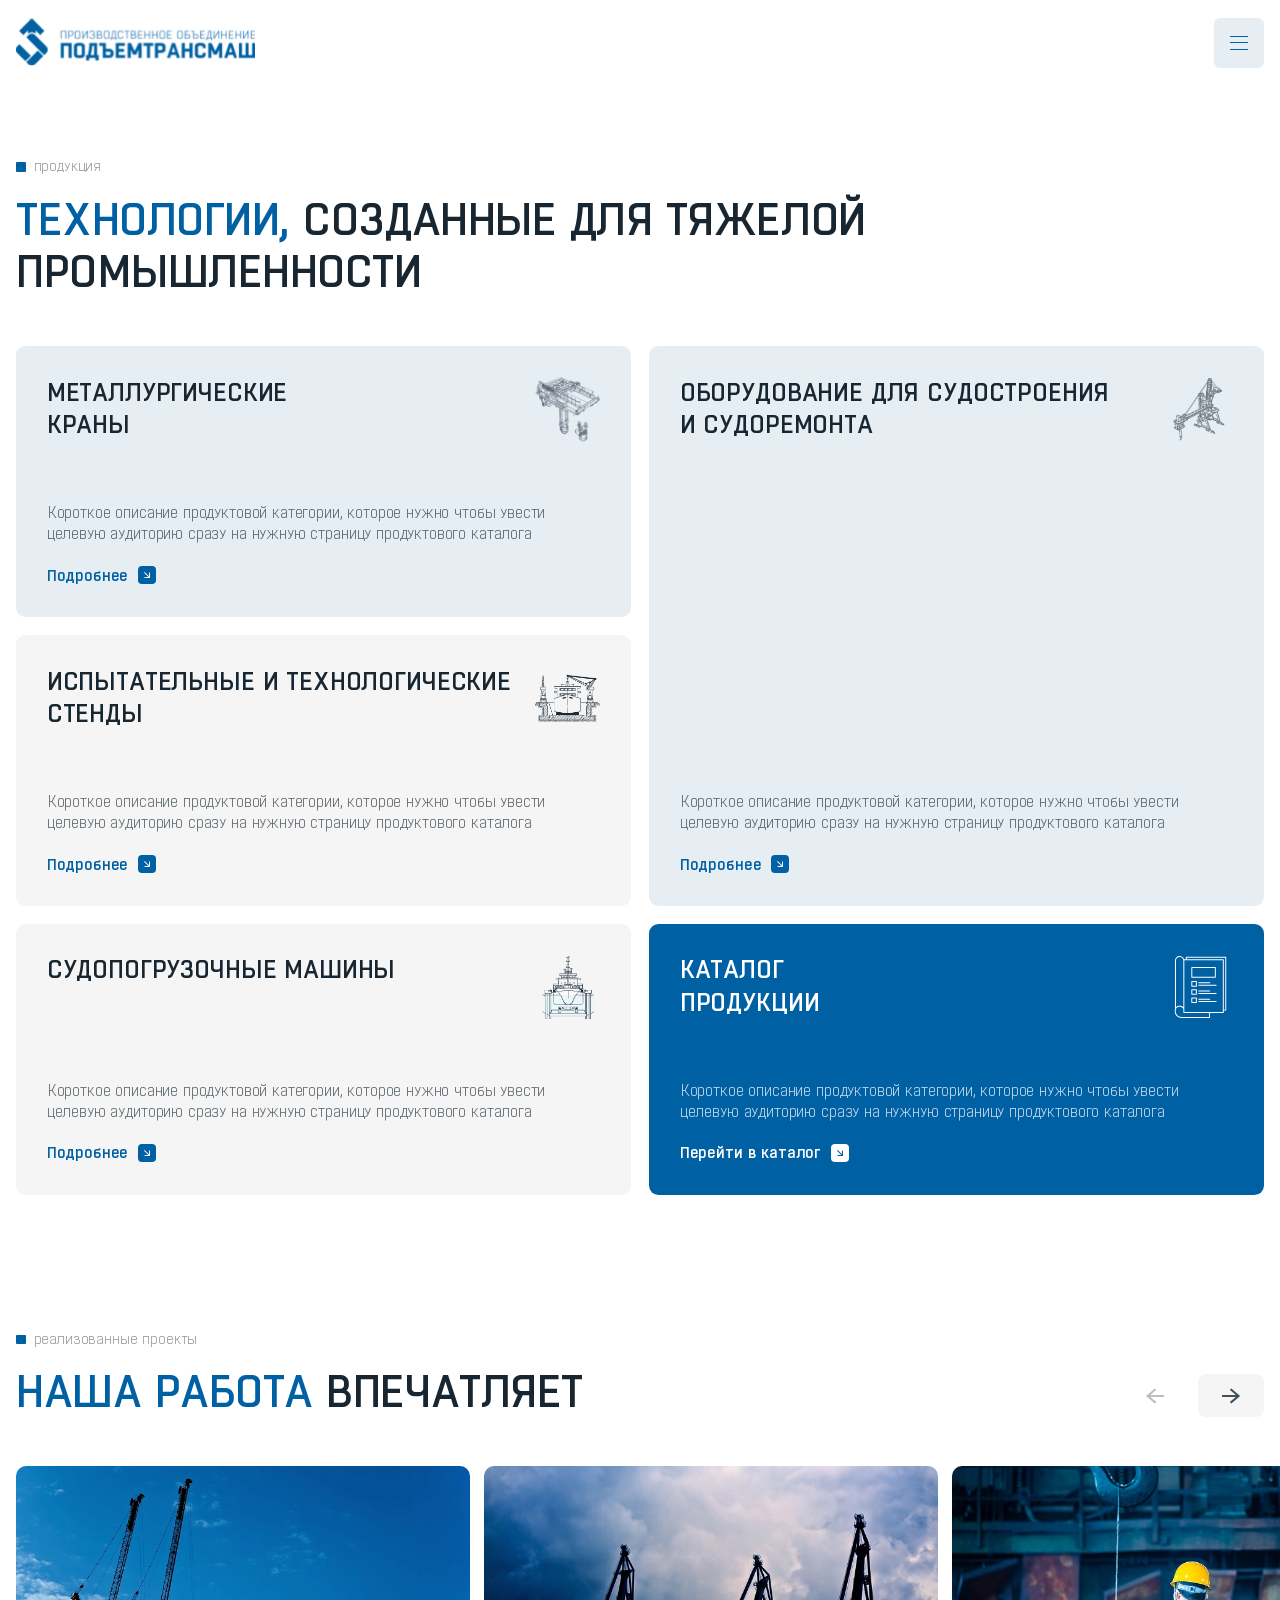
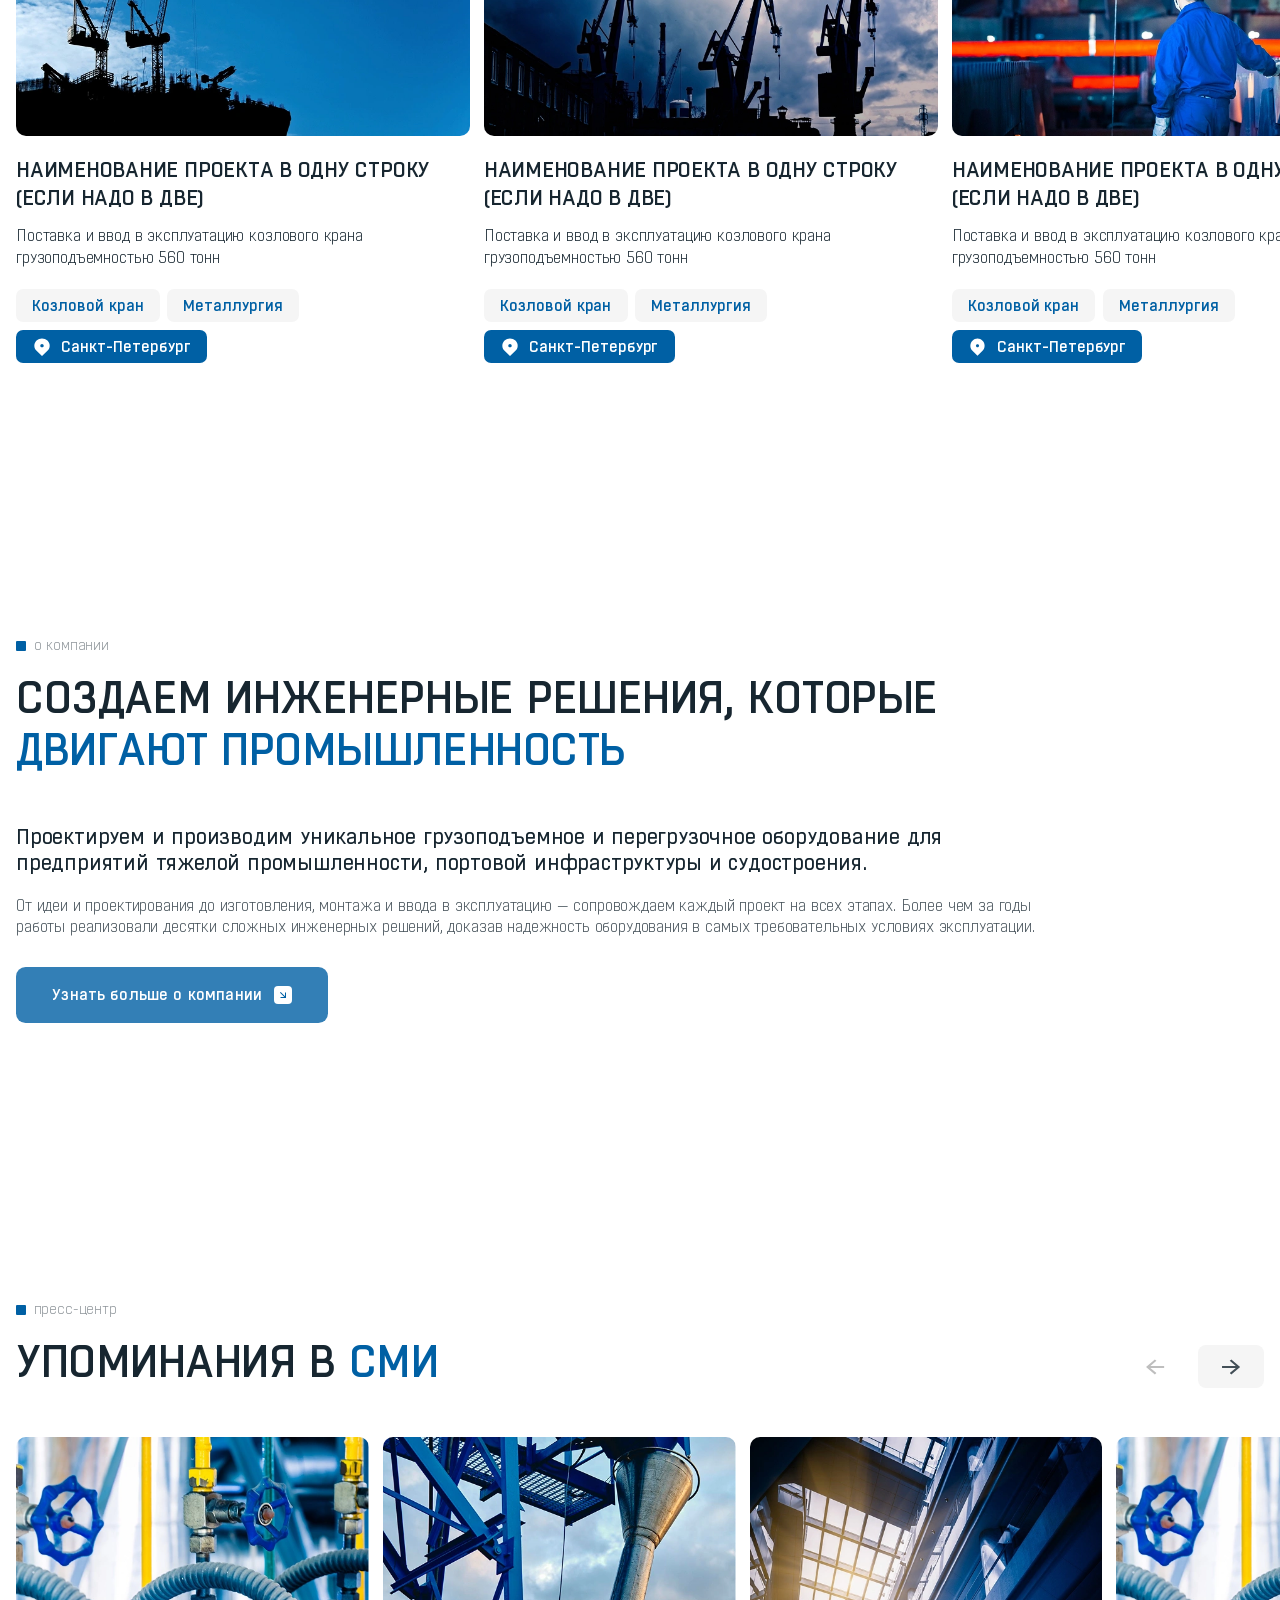
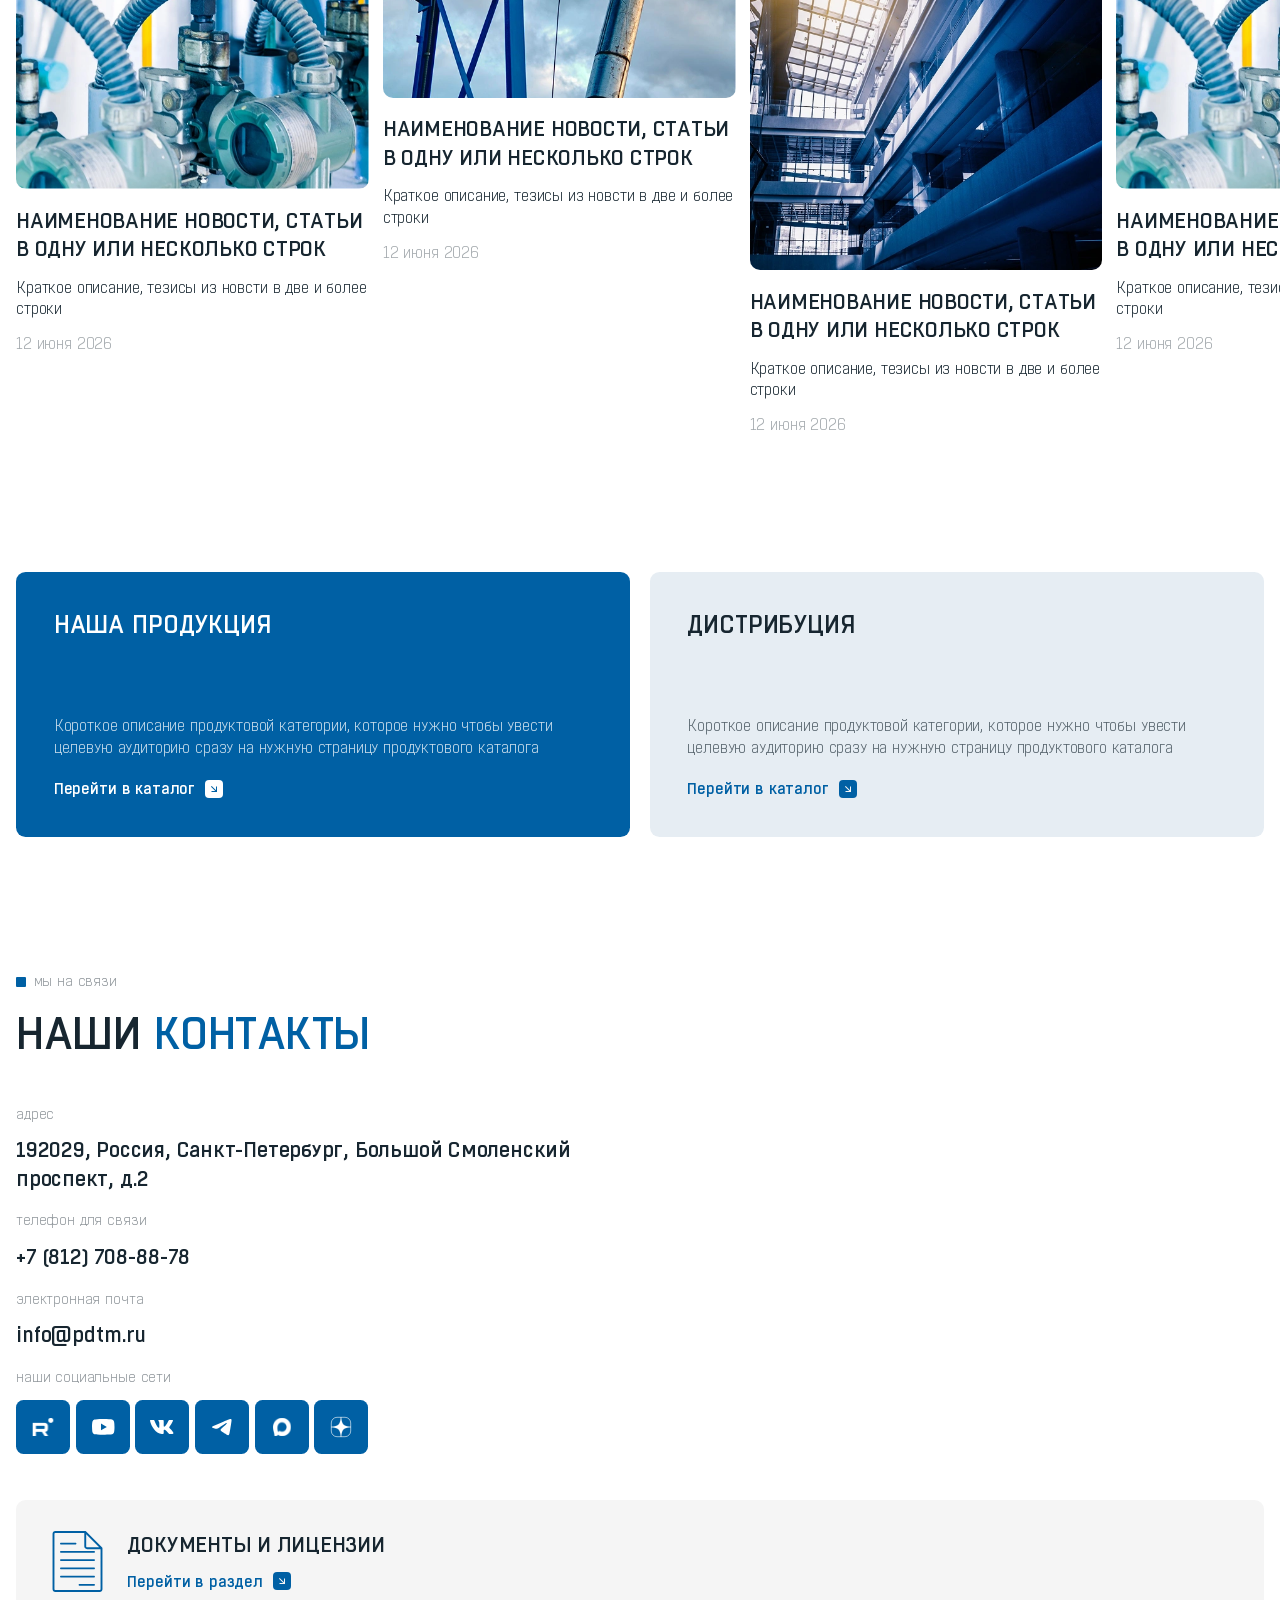
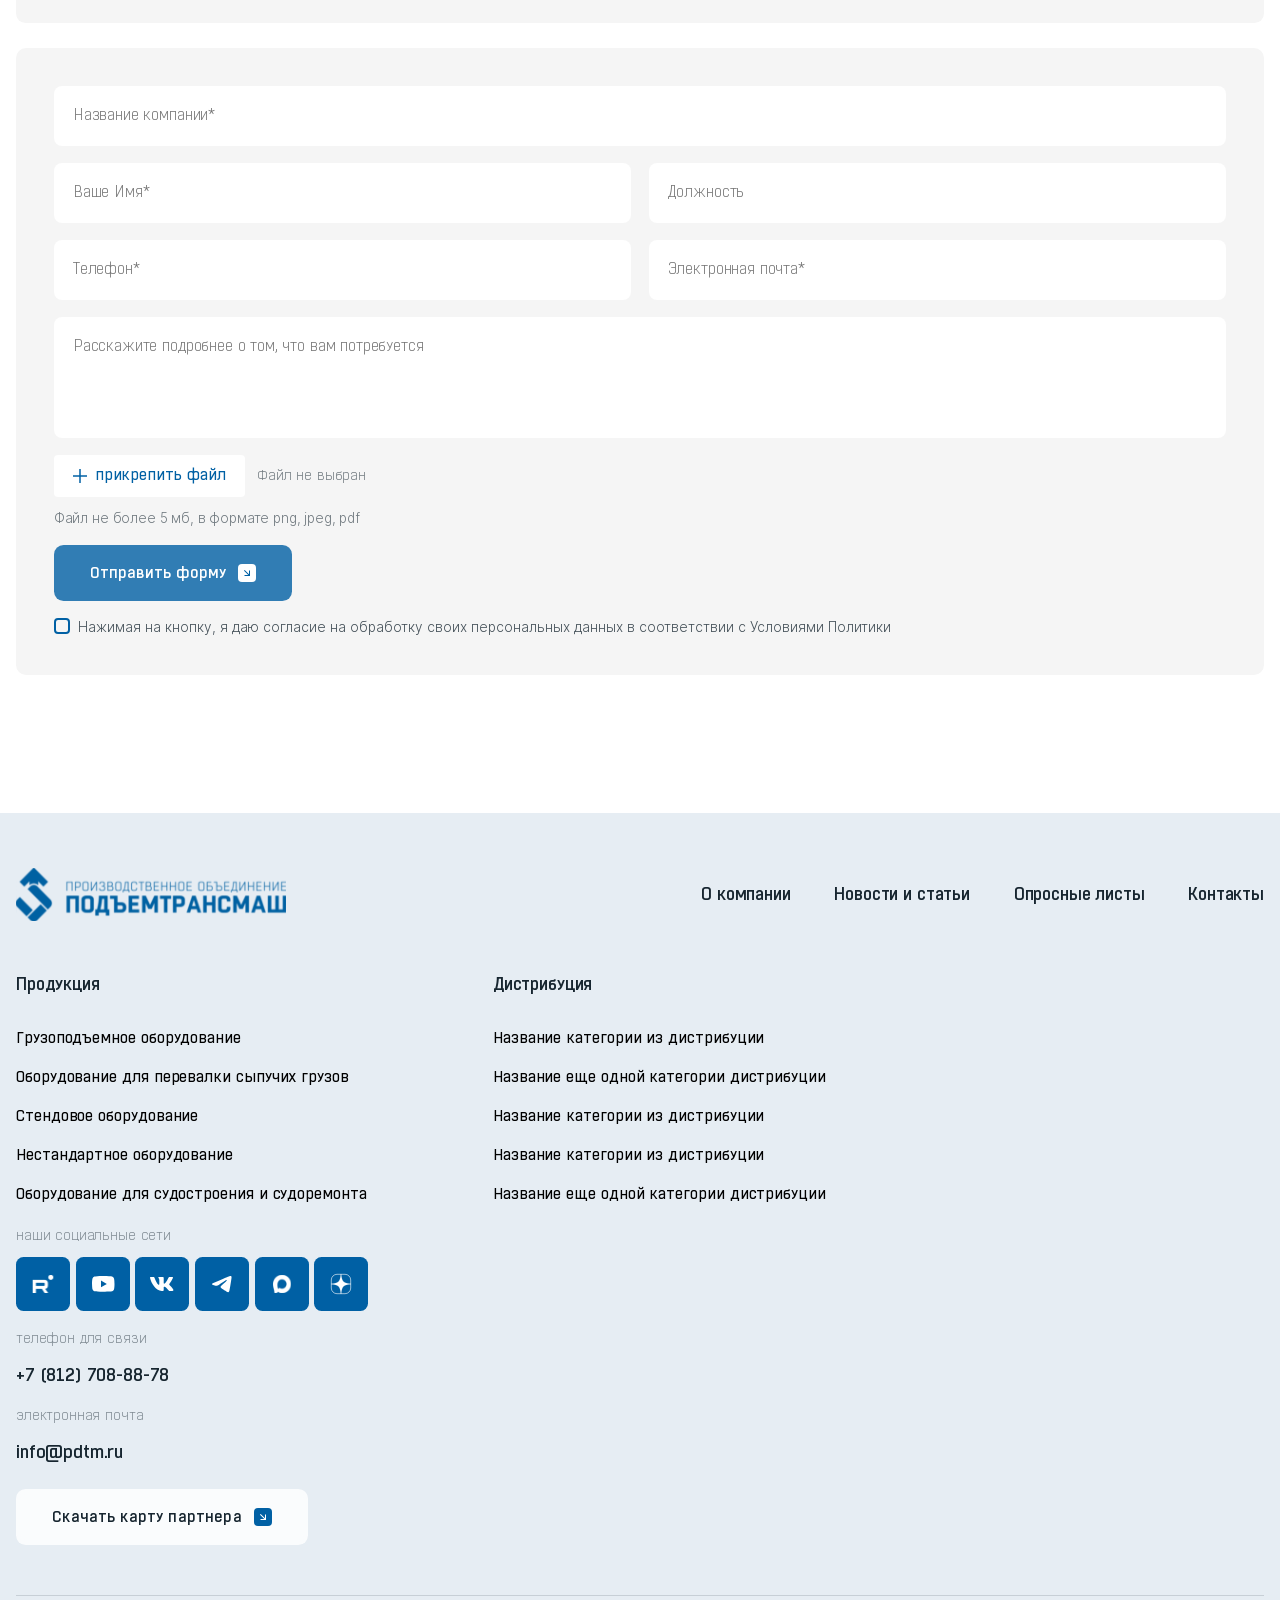
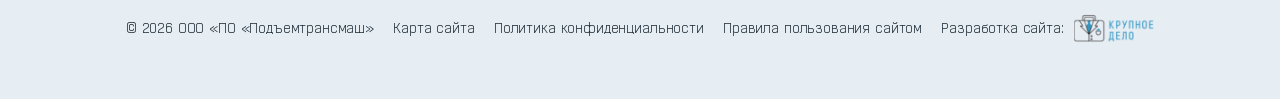
==== index.html @ 0cb24c18 "feat: add main page layout" ====
<!DOCTYPE html>
<html lang="ru">
    <head>
        <meta charset="UTF-8" />
        <meta name="viewport" content="width=device-width, initial-scale=1.0" />
        <title>Главная</title>
        <link rel="stylesheet" href="./css/fonts.css" />
        <link rel="stylesheet" href="./css/reset.css" />
        <link rel="stylesheet" href="./css/variables.css" />
        <link rel="stylesheet" href="./css/choices.min.css" />
        <link rel="stylesheet" href="./css/swiper-bundle.css" />
        <link rel="stylesheet" href="./css/template_styles.css" />
        <link rel="stylesheet" href="./css/styles.css" />
    </head>
    <body>
        <header class="header">
            <div class="container">
                <div class="header-main">
                    <a href="index.html" class="header-logo">
                        <img src="./images/logo.svg" alt="Логотип" width="246" height="48" />
                    </a>
                    <nav class="header-nav">
                        <ul>
                            <li>
                                <a href="products.html">Продукция</a>
                                <ul>
                                    <li><a href="category-product.html">Мостовые специальные краны</a></li>
                                    <li><a href="category-product.html">Козловые специальные краны</a></li>
                                    <li><a href="category-product.html">Судопогрузочные машины</a></li>
                                    <li><a href="category-product.html">Портальные краны</a></li>
                                    <li><a href="category-product.html">Вагоноопрокидыватели</a></li>
                                    <li><a href="category-product.html">Нестандартное оборудование</a></li>
                                    <li><a href="category-product.html">Реклаймеры</a></li>
                                    <li><a href="category-product.html">Модернизация и реконструкция ПТО</a></li>
                                </ul>
                            </li>
                            <li>
                                <a href="distribution.html">Дистрибуция</a>
                                <ul>
                                    <li><a href="category-distribution.html">Мостовые специальные краны</a></li>
                                    <li><a href="category-distribution.html">Козловые специальные краны</a></li>
                                    <li><a href="category-distribution.html">Оборудование для судостроения и судоремонта</a></li>
                                    <li><a href="category-distribution.html">Портальные краны</a></li>
                                </ul>
                            </li>
                            <li><a href="about.html">О компании</a></li>
                            <li><a href="news.html">Новости и статьи</a></li>
                            <li><a href="questionnaires.html">Опросные листы</a></li>
                            <li><a href="contacts.html">Контакты</a></li>
                        </ul>
                    </nav>
                    <div class="header-additional">
                        <div class="header-contacts">
                            <button type="button" class="header-contacts__open-btn" aria-label="Открыть контакты">Связаться с нами</button>
                            <ul class="header-contacts__list">
                                <li><a href="tel:+7 (812) 708-08-78">+7 (812) 708-08-78</a></li>
                                <li><a href="mailto:info@pdtm.ru">info@pdtm.ru</a></li>
                            </ul>
                        </div>
                        <div class="header-lang custom-select">
                            <select data-select>
                                <option value="ru" data-url="#!" selected>RU</option>
                                <option value="en" data-url="#!">EN</option>
                                <option value="de" data-url="#!">DE</option>
                            </select>
                        </div>
                    </div>
                    <button type="button" class="header-burger">
                        <span></span>
                        <span></span>
                        <span></span>
                    </button>
                </div>
                <div class="header-mobile" hidden aria-label="Мобильное меню">
                    <div class="header-mobile__wrapper">
                        <nav class="header-mobile__menu hidden-scroll">
                            <ul>
                                <li>
                                    <a href="products.html">Продукция</a>
                                    <button type="button" class="header-mobile__open-btn" aria-label="Открыть подменю каталога">
                                        <span class="visually-hidden">Открыть подменю</span>
                                    </button>
                                    <ul>
                                        <li><a href="category-product.html">Мостовые специальные краны</a></li>
                                        <li><a href="category-product.html">Козловые специальные краны</a></li>
                                        <li><a href="category-product.html">Судопогрузочные машины</a></li>
                                        <li><a href="category-product.html">Портальные краны</a></li>
                                        <li><a href="category-product.html">Вагоноопрокидыватели</a></li>
                                        <li><a href="category-product.html">Нестандартное оборудование</a></li>
                                        <li><a href="category-product.html">Реклаймеры</a></li>
                                        <li><a href="category-product.html">Модернизация и реконструкция ПТО</a></li>
                                        <li><a href="products.html">Вся продукция</a></li>
                                    </ul>
                                </li>
                                <li>
                                    <a href="distribution.html">Дистрибуция</a>
                                    <button type="button" class="header-mobile__open-btn" aria-label="Открыть подменю каталога">
                                        <span class="visually-hidden">Открыть подменю</span>
                                    </button>
                                    <ul>
                                        <li><a href="category-distribution.html">Мостовые специальные краны</a></li>
                                        <li><a href="category-distribution.html">Козловые специальные краны</a></li>
                                        <li><a href="category-distribution.html">Оборудование для судостроения и судоремонта</a></li>
                                        <li><a href="category-distribution.html">Портальные краны</a></li>
                                    </ul>
                                </li>
                                <li><a href="about.html">О компании</a></li>
                                <li><a href="news.html">Новости и статьи</a></li>
                                <li><a href="questionnaires.html">Опросные листы</a></li>
                                <li><a href="contacts.html">Контакты</a></li>
                            </ul>
                        </nav>
                        <div class="header-mobile__bottom">
                            <a href="" download class="base-button blue-button header-mobile__download"><span>Скачать карту партнера</span><i></i></a>
                            <div class="header-lang mobile-lang custom-select">
                                <select data-select>
                                    <option value="ru" data-url="#!" selected>RU</option>
                                    <option value="en" data-url="#!">EN</option>
                                    <option value="de" data-url="#!">DE</option>
                                </select>
                            </div>
                        </div>
                    </div>
                </div>
            </div>
        </header>
        <main class="main">
            <!-- Баннер -->

            <!-- Технологии, созданные для тяжелой промышленности -->
            <section class="section">
                <div class="container">
                    <div class="title-container title-grid">
                        <p class="subtitle">продукция</p>
                        <h2 class="title-2"><strong>Технологии,</strong> созданные для тяжелой промышленности</h2>
                    </div>
                    <div class="blocks blocks-col-3">
                        <div class="block block-bg-1 block-mobile-order-1">
                            <div class="block-header">
                                <h3 class="block-header__title title-3">Металлургические<br />краны</h3>
                                <div class="block-header__icon">
                                    <!-- выводить, если есть темная иконка  -->
                                    <div class="block-header__icon-black">
                                        <img src="./images/block-icon-1-black.svg" alt="Иконка" width="68" height="68" loading="lazy" />
                                    </div>
                                    <!-- выводить, если есть светлая иконка  -->
                                    <div class="block-header__icon-white">
                                        <img src="./images/block-icon-1-white.svg" alt="Иконка" width="68" height="68" loading="lazy" />
                                    </div>
                                </div>
                            </div>
                            <div class="block-body">
                                <div class="block-body__text">
                                    <p>Короткое описание продуктовой категории, которое нужно чтобы увести целевую аудиторию сразу на нужную страницу продуктового каталога</p>
                                </div>
                                <a href="" class="link block-body__link"><span>Подробнее</span><i></i></a>
                            </div>
                        </div>
                        <div class="block block-bg-1 block-span-2 block-mobile-order-3">
                            <div class="block-header">
                                <h3 class="block-header__title title-3">Оборудование для&nbsp;судостроения и&nbsp;судоремонта</h3>
                                <div class="block-header__icon">
                                    <!-- выводить, если есть темная иконка  -->
                                    <div class="block-header__icon-black">
                                        <img src="./images/block-icon-2-black.svg" alt="Иконка" width="68" height="68" loading="lazy" />
                                    </div>
                                    <!-- выводить, если есть светлая иконка  -->
                                    <div class="block-header__icon-white">
                                        <img src="./images/block-icon-2-white.svg" alt="Иконка" width="68" height="68" loading="lazy" />
                                    </div>
                                </div>
                            </div>
                            <div class="block-body">
                                <div class="block-body__text">
                                    <p>Короткое описание продуктовой категории, которое нужно чтобы увести целевую аудиторию сразу на нужную страницу продуктового каталога</p>
                                </div>
                                <a href="" class="link block-body__link"><span>Подробнее</span><i></i></a>
                            </div>
                        </div>
                        <div class="block block-bg-2 block-mobile-order-4">
                            <div class="block-header">
                                <h3 class="block-header__title title-3">Испытательные и технологические стенды</h3>
                                <div class="block-header__icon">
                                    <!-- выводить, если есть темная иконка  -->
                                    <div class="block-header__icon-black">
                                        <img src="./images/block-icon-3-black.svg" alt="Иконка" width="68" height="68" loading="lazy" />
                                    </div>
                                    <!-- выводить, если есть светлая иконка  -->
                                    <div class="block-header__icon-white">
                                        <img src="./images/block-icon-3-white.svg" alt="Иконка" width="68" height="68" loading="lazy" />
                                    </div>
                                </div>
                            </div>
                            <div class="block-body">
                                <div class="block-body__text">
                                    <p>Короткое описание продуктовой категории, которое нужно чтобы увести целевую аудиторию сразу на нужную страницу продуктового каталога</p>
                                </div>
                                <a href="" class="link block-body__link"><span>Подробнее</span><i></i></a>
                            </div>
                        </div>
                        <div class="block block-bg-2 block-mobile-order-2">
                            <div class="block-header">
                                <h3 class="block-header__title title-3">Судопогрузочные машины</h3>
                                <div class="block-header__icon">
                                    <!-- выводить, если есть темная иконка  -->
                                    <div class="block-header__icon-black">
                                        <img src="./images/block-icon-4-black.svg" alt="Иконка" width="68" height="68" loading="lazy" />
                                    </div>
                                    <!-- выводить, если есть светлая иконка  -->
                                    <div class="block-header__icon-white">
                                        <img src="./images/block-icon-4-white.svg" alt="Иконка" width="68" height="68" loading="lazy" />
                                    </div>
                                </div>
                            </div>
                            <div class="block-body">
                                <div class="block-body__text">
                                    <p>Короткое описание продуктовой категории, которое нужно чтобы увести целевую аудиторию сразу на нужную страницу продуктового каталога</p>
                                </div>
                                <a href="" class="link block-body__link"><span>Подробнее</span><i></i></a>
                            </div>
                        </div>
                        <div class="block block-bg-3 block-mobile-order-5">
                            <div class="block-header">
                                <h3 class="block-header__title title-3">Каталог<br />продукции</h3>
                                <div class="block-header__icon">
                                    <!-- выводить, если есть светлая иконка  -->
                                    <div class="block-header__icon-white">
                                        <img src="./images/block-icon-5-white.svg" alt="Иконка" width="68" height="68" loading="lazy" />
                                    </div>
                                </div>
                            </div>
                            <div class="block-body">
                                <div class="block-body__text">
                                    <p>Короткое описание продуктовой категории, которое нужно чтобы увести целевую аудиторию сразу на нужную страницу продуктового каталога</p>
                                </div>
                                <a href="" class="link block-body__link"><span>Перейти в каталог</span><i></i></a>
                            </div>
                        </div>
                    </div>
                </div>
            </section>

            <!-- Наша работа впечатляет -->
            <section class="section">
                <div class="container">
                    <div class="title-container title-column">
                        <p class="subtitle">реализованные проекты</p>
                        <div class="title-row">
                            <h2 class="title-2"><strong>Наша работа</strong> впечатляет</h2>
                            <div class="slider-buttons">
                                <button class="slider-button slider-button--prev" aria-label="Предыдущий слайд"></button>
                                <button class="slider-button slider-button--next" aria-label="Следующий слайд"></button>
                            </div>
                        </div>
                    </div>
                    <div class="swiper slider slider-3 slider-visible">
                        <div class="swiper-wrapper">
                            <div class="swiper-slide">
                                <a href="product-item.html" class="product-slide">
                                    <div class="product-slide__image">
                                        <!-- основное изображение  -->
                                        <div class="product-slide__image-front">
                                            <img src="./images/product-slide-1.webp" alt="Наименование проекта в одну строку (если надо в две)" width="507" height="292" loading="lazy" />
                                        </div>
                                        <!-- изображение при наведении  -->
                                        <div class="product-slide__image-back">
                                            <img src="./images/product-slide-2.webp" alt="Наименование проекта в одну строку (если надо в две)" width="507" height="292" loading="lazy" />
                                        </div>
                                        <p class="product-slide__plask"><span>Узнать подробнее</span><i></i></p>
                                    </div>
                                    <div class="product-slide__info">
                                        <h3 class="title-4 product-slide__info-title">Наименование проекта в одну строку (если надо в две)</h3>
                                        <p>Поставка и ввод в эксплуатацию козлового крана грузоподъемностью 560 тонн</p>
                                    </div>
                                    <ul class="product-slide__info-tags">
                                        <li><p>Козловой кран</p></li>
                                        <li><p>Металлургия</p></li>
                                        <li><address>Санкт-Петербург</address></li>
                                    </ul>
                                </a>
                            </div>
                            <div class="swiper-slide">
                                <a href="product-item.html" class="product-slide">
                                    <div class="product-slide__image">
                                        <!-- основное изображение  -->
                                        <div class="product-slide__image-front">
                                            <img src="./images/product-slide-2.webp" alt="Наименование проекта в одну строку (если надо в две)" width="507" height="292" loading="lazy" />
                                        </div>
                                        <!-- изображение при наведении  -->
                                        <div class="product-slide__image-back">
                                            <img src="./images/product-slide-3.webp" alt="Наименование проекта в одну строку (если надо в две)" width="507" height="292" loading="lazy" />
                                        </div>
                                        <p class="product-slide__plask"><span>Узнать подробнее</span><i></i></p>
                                    </div>
                                    <div class="product-slide__info">
                                        <h3 class="title-4 product-slide__info-title">Наименование проекта в одну строку (если надо в две)</h3>
                                        <p>Поставка и ввод в эксплуатацию козлового крана грузоподъемностью 560 тонн</p>
                                    </div>
                                    <ul class="product-slide__info-tags">
                                        <li><p>Козловой кран</p></li>
                                        <li><p>Металлургия</p></li>
                                        <li><address>Санкт-Петербург</address></li>
                                    </ul>
                                </a>
                            </div>
                            <div class="swiper-slide">
                                <a href="product-item.html" class="product-slide">
                                    <div class="product-slide__image">
                                        <!-- основное изображение  -->
                                        <div class="product-slide__image-front">
                                            <img src="./images/product-slide-3.webp" alt="Наименование проекта в одну строку (если надо в две)" width="507" height="292" loading="lazy" />
                                        </div>
                                        <!-- изображение при наведении  -->
                                        <div class="product-slide__image-back">
                                            <img src="./images/product-slide-4.webp" alt="Наименование проекта в одну строку (если надо в две)" width="507" height="292" loading="lazy" />
                                        </div>
                                        <p class="product-slide__plask"><span>Узнать подробнее</span><i></i></p>
                                    </div>
                                    <div class="product-slide__info">
                                        <h3 class="title-4 product-slide__info-title">Наименование проекта в одну строку (если надо в две)</h3>
                                        <p>Поставка и ввод в эксплуатацию козлового крана грузоподъемностью 560 тонн</p>
                                    </div>
                                    <ul class="product-slide__info-tags">
                                        <li><p>Козловой кран</p></li>
                                        <li><p>Металлургия</p></li>
                                        <li><address>Санкт-Петербург</address></li>
                                    </ul>
                                </a>
                            </div>
                            <div class="swiper-slide">
                                <a href="product-item.html" class="product-slide">
                                    <div class="product-slide__image">
                                        <!-- основное изображение  -->
                                        <div class="product-slide__image-front">
                                            <img src="./images/product-slide-4.webp" alt="Наименование проекта в одну строку (если надо в две)" width="507" height="292" loading="lazy" />
                                        </div>
                                        <!-- изображение при наведении  -->
                                        <div class="product-slide__image-back">
                                            <img src="./images/product-slide-5.webp" alt="Наименование проекта в одну строку (если надо в две)" width="507" height="292" loading="lazy" />
                                        </div>
                                        <p class="product-slide__plask"><span>Узнать подробнее</span><i></i></p>
                                    </div>
                                    <div class="product-slide__info">
                                        <h3 class="title-4 product-slide__info-title">Наименование проекта в одну строку (если надо в две)</h3>
                                        <p>Поставка и ввод в эксплуатацию козлового крана грузоподъемностью 560 тонн</p>
                                    </div>
                                    <ul class="product-slide__info-tags">
                                        <li><p>Козловой кран</p></li>
                                        <li><p>Металлургия</p></li>
                                        <li><address>Санкт-Петербург</address></li>
                                    </ul>
                                </a>
                            </div>
                            <div class="swiper-slide">
                                <a href="product-item.html" class="product-slide">
                                    <div class="product-slide__image">
                                        <!-- основное изображение  -->
                                        <div class="product-slide__image-front">
                                            <img src="./images/product-slide-5.webp" alt="Наименование проекта в одну строку (если надо в две)" width="507" height="292" loading="lazy" />
                                        </div>
                                        <!-- изображение при наведении  -->
                                        <div class="product-slide__image-back">
                                            <img src="./images/product-slide-1.webp" alt="Наименование проекта в одну строку (если надо в две)" width="507" height="292" loading="lazy" />
                                        </div>
                                        <p class="product-slide__plask"><span>Узнать подробнее</span><i></i></p>
                                    </div>
                                    <div class="product-slide__info">
                                        <h3 class="title-4 product-slide__info-title">Наименование проекта в одну строку (если надо в две)</h3>
                                        <p>Поставка и ввод в эксплуатацию козлового крана грузоподъемностью 560 тонн</p>
                                    </div>
                                    <ul class="product-slide__info-tags">
                                        <li><p>Козловой кран</p></li>
                                        <li><p>Металлургия</p></li>
                                        <li><address>Санкт-Петербург</address></li>
                                    </ul>
                                </a>
                            </div>
                        </div>
                    </div>
                </div>
            </section>

            <!-- Создаем инженерные решения, которые двигают промышленность -->
            <section class="section section-background" data-lazy-desktop="./images/section-background-1-desktop.webp" data-lazy-mobile="./images/section-background-1-mobile.webp">
                <div class="container">
                    <div class="content-small">
                        <div class="title-container title-column">
                            <p class="subtitle">о компании</p>
                            <h2 class="title-2">Создаем инженерные решения, которые <strong>двигают промышленность</strong></h2>
                        </div>
                        <div class="content-text">
                            <strong>
                                <p>Проектируем и производим уникальное грузоподъемное и перегрузочное оборудование для предприятий тяжелой промышленности, портовой инфраструктуры и судостроения.</p>
                            </strong>
                            <p>От идеи и проектирования до изготовления, монтажа и ввода в эксплуатацию — сопровождаем каждый проект на всех этапах. Более чем за годы работы реализовали десятки сложных инженерных решений, доказав надежность оборудования в самых требовательных условиях эксплуатации.</p>
                            <a href="about.html" class="base-button blue-button content-text__link"><span>Узнать больше о компании</span><i></i></a>
                        </div>
                    </div>
                </div>
            </section>

            <!-- Нас выбирают лидеры отрасли -->
            <section class="section">
                <div class="container">
                    <div class="title-container title-column">
                        <p class="subtitle">пресс-центр</p>
                        <div class="title-row">
                            <h2 class="title-2">Упоминания в <strong>СМИ</strong></h2>
                            <div class="slider-buttons">
                                <button class="slider-button slider-button--prev" aria-label="Предыдущий слайд"></button>
                                <button class="slider-button slider-button--next" aria-label="Следующий слайд"></button>
                            </div>
                        </div>
                    </div>
                    <div class="swiper slider slider-4 slider-visible news-slider">
                        <div class="swiper-wrapper">
                            <div class="swiper-slide">
                                <div class="news-slide">
                                    <div class="news-slide__image">
                                        <img src="./images/news-slide-1.webp" alt="Наименование новости, статьи в одну или несколько строк" width="375" height="375" />
                                    </div>
                                    <div class="news-slide__content">
                                        <div class="news-slide__content-body">
                                            <a href="news-item.html" class="news-slide__content-title"><h3 class="title-4">Наименование новости, статьи в одну или несколько строк</h3></a>
                                            <p>Краткое описание, тезисы из новсти в две и более строки</p>
                                        </div>
                                        <time datetime="2022-06-12" class="news-slide__content-date">12 июня 2026</time>
                                    </div>
                                </div>
                            </div>
                            <div class="swiper-slide">
                                <div class="news-slide">
                                    <div class="news-slide__image">
                                        <img src="./images/news-slide-2.webp" alt="Наименование новости, статьи в одну или несколько строк" width="375" height="280" />
                                    </div>
                                    <div class="news-slide__content">
                                        <div class="news-slide__content-body">
                                            <a href="news-item.html" class="news-slide__content-title"><h3 class="title-4">Наименование новости, статьи в одну или несколько строк</h3></a>
                                            <p>Краткое описание, тезисы из новсти в две и более строки</p>
                                        </div>
                                        <time datetime="2022-06-12" class="news-slide__content-date">12 июня 2026</time>
                                    </div>
                                </div>
                            </div>
                            <div class="swiper-slide">
                                <div class="news-slide">
                                    <div class="news-slide__image">
                                        <img src="./images/news-slide-3.webp" alt="Наименование новости, статьи в одну или несколько строк" width="375" height="460" />
                                    </div>
                                    <div class="news-slide__content">
                                        <div class="news-slide__content-body">
                                            <a href="news-item.html" class="news-slide__content-title"><h3 class="title-4">Наименование новости, статьи в одну или несколько строк</h3></a>
                                            <p>Краткое описание, тезисы из новсти в две и более строки</p>
                                        </div>
                                        <time datetime="2022-06-12" class="news-slide__content-date">12 июня 2026</time>
                                    </div>
                                </div>
                            </div>
                            <div class="swiper-slide">
                                <div class="news-slide">
                                    <div class="news-slide__image">
                                        <img src="./images/news-slide-1.webp" alt="Наименование новости, статьи в одну или несколько строк" width="375" height="375" />
                                    </div>
                                    <div class="news-slide__content">
                                        <div class="news-slide__content-body">
                                            <a href="news-item.html" class="news-slide__content-title"><h3 class="title-4">Наименование новости, статьи в одну или несколько строк</h3></a>
                                            <p>Краткое описание, тезисы из новсти в две и более строки</p>
                                        </div>
                                        <time datetime="2022-06-12" class="news-slide__content-date">12 июня 2026</time>
                                    </div>
                                </div>
                            </div>
                            <div class="swiper-slide">
                                <div class="news-slide">
                                    <div class="news-slide__image">
                                        <img src="./images/news-slide-2.webp" alt="Наименование новости, статьи в одну или несколько строк" width="375" height="280" />
                                    </div>
                                    <div class="news-slide__content">
                                        <div class="news-slide__content-body">
                                            <a href="news-item.html" class="news-slide__content-title"><h3 class="title-4">Наименование новости, статьи в одну или несколько строк</h3></a>
                                            <p>Краткое описание, тезисы из новсти в две и более строки</p>
                                        </div>
                                        <time datetime="2022-06-12" class="news-slide__content-date">12 июня 2026</time>
                                    </div>
                                </div>
                            </div>
                            <div class="swiper-slide">
                                <div class="news-slide">
                                    <div class="news-slide__image">
                                        <img src="./images/news-slide-3.webp" alt="Наименование новости, статьи в одну или несколько строк" width="375" height="460" />
                                    </div>
                                    <div class="news-slide__content">
                                        <div class="news-slide__content-body">
                                            <a href="news-item.html" class="news-slide__content-title"><h3 class="title-4">Наименование новости, статьи в одну или несколько строк</h3></a>
                                            <p>Краткое описание, тезисы из новсти в две и более строки</p>
                                        </div>
                                        <time datetime="2022-06-12" class="news-slide__content-date">12 июня 2026</time>
                                    </div>
                                </div>
                            </div>
                        </div>
                    </div>
                </div>
            </section>

            <section class="section">
                <div class="container">
                    <div class="blocks blocks-col-2">
                        <div class="block block-bg-3 block-lg" data-lazy-desktop="./images/block-lg-1-desktop.webp" data-lazy-mobile="./images/block-lg-1-mobile.webp">
                            <div class="block-header">
                                <h3 class="block-header__title title-3">Наша продукция</h3>
                            </div>
                            <div class="block-body">
                                <div class="block-body__text">
                                    <p>Короткое описание продуктовой категории, которое нужно чтобы увести целевую аудиторию сразу на нужную страницу продуктового каталога</p>
                                </div>
                                <a href="products.html" class="link block-body__link"><span>Перейти в каталог</span><i></i></a>
                            </div>
                        </div>
                        <div class="block block-bg-1 block-lg" data-lazy-desktop="./images/block-lg-2-desktop.webp" data-lazy-mobile="./images/block-lg-2-mobile.webp">
                            <div class="block-header">
                                <h3 class="block-header__title title-3">Дистрибуция</h3>
                            </div>
                            <div class="block-body">
                                <div class="block-body__text">
                                    <p>Короткое описание продуктовой категории, которое нужно чтобы увести целевую аудиторию сразу на нужную страницу продуктового каталога</p>
                                </div>
                                <a href="distribution.html" class="link block-body__link"><span>Перейти в каталог</span><i></i></a>
                            </div>
                        </div>
                    </div>
                </div>
            </section>

            <section class="section">
                <div class="container">
                    <div class="grid-2">
                        <div class="contacts">
                            <div class="title-column contacts-title">
                                <p class="subtitle">мы на связи</p>
                                <h2 class="title-2">Наши <strong>контакты</strong></h2>
                            </div>
                            <ul class="contacts-info">
                                <li>
                                    <p>адрес</p>
                                    <address>192029, Россия, Санкт-Петербург, Большой Смоленский проспект, д.2</address>
                                </li>
                                <li>
                                    <p>телефон для связи</p>
                                    <a href="tel:+7 (812) 708-88-78">+7 (812) 708-88-78</a>
                                </li>
                                <li>
                                    <p>электронная почта</p>
                                    <a href="mailto:info@pdtm.ru">info@pdtm.ru</a>
                                </li>
                                <li>
                                    <p>наши социальные сети</p>
                                    <ul class="contacts-info__socials">
                                        <li>
                                            <a href="https://rutube.ru" target="_blank" rel="noopener noreferrer" aria-label="Перейти на наш канал Rutube">
                                                <img src="./images/rutube.svg" alt="Иконка Rutube" width="24" height="24" loading="lazy" />
                                            </a>
                                        </li>
                                        <li>
                                            <a href="https://youtube.com" target="_blank" rel="noopener noreferrer" aria-label="Перейти на наш канал YouTube">
                                                <img src="./images/youtube.svg" alt="Иконка YouTube" width="24" height="24" loading="lazy" />
                                            </a>
                                        </li>
                                        <li>
                                            <a href="https://vk.ru" target="_blank" rel="noopener noreferrer" aria-label="Перейти на наш канал Vk">
                                                <img src="./images/vk.svg" alt="Иконка Vk" width="24" height="24" loading="lazy" />
                                            </a>
                                        </li>
                                        <li>
                                            <a href="https://telegram.com" target="_blank" rel="noopener noreferrer" aria-label="Перейти на наш канал Telegram">
                                                <img src="./images/telegram.svg" alt="Иконка Telegram" width="24" height="24" loading="lazy" />
                                            </a>
                                        </li>
                                        <li>
                                            <a href="https://max.ru" target="_blank" rel="noopener noreferrer" aria-label="Перейти на наш канал Max">
                                                <img src="./images/max.svg" alt="Иконка Max" width="24" height="24" loading="lazy" />
                                            </a>
                                        </li>
                                        <li>
                                            <a href="https://dzen.ru" target="_blank" rel="noopener noreferrer" aria-label="Перейти на наш канал Dzen">
                                                <img src="./images/dzen.svg" alt="Иконка Dzen" width="24" height="24" loading="lazy" />
                                            </a>
                                        </li>
                                    </ul>
                                </li>
                            </ul>
                            <div class="contacts-document">
                                <div class="contacts-document__icon">
                                    <img src="./images/document.svg" alt="Иконка документа" width="64" height="64" loading="lazy" />
                                </div>
                                <div class="contacts-document__content">
                                    <h3 class="title-4 contacts-document__title">Документы и лицензии</h3>
                                    <a href="documents-credentials.html" class="link contacts-document__link"><span>Перейти в раздел</span><i></i></a>
                                </div>
                            </div>
                        </div>
                        <form class="form">
                            <div class="form-inner">
                                <label for="company" class="visually-hidden">Название компании</label>
                                <input type="text" name="company" id="company" placeholder="Название компании*" required />
                                <!-- выводить, если есть ошибка  -->
                                <!-- <span class="form-error">Текст ошибки</span> -->
                            </div>
                            <div class="form-grid">
                                <div class="form-inner">
                                    <label for="name" class="visually-hidden">Ваше Имя</label>
                                    <input type="text" name="name" id="name" placeholder="Ваше Имя*" required />
                                    <!-- выводить, если есть ошибка  -->
                                    <!-- <span class="form-error">Текст ошибки</span> -->
                                </div>
                                <div class="form-inner">
                                    <label for="job_title" class="visually-hidden">Должность</label>
                                    <input type="text" name="job_title" id="job_title" placeholder="Должность" />
                                </div>
                            </div>
                            <div class="form-grid">
                                <div class="form-inner">
                                    <label for="phone" class="visually-hidden">Телефон*</label>
                                    <input type="text" name="phone" id="phone" placeholder="Телефон*" required />
                                    <!-- выводить, если есть ошибка  -->
                                    <!-- <span class="form-error">Текст ошибки</span> -->
                                </div>
                                <div class="form-inner">
                                    <label for="email" class="visually-hidden">Электронная почта*</label>
                                    <input type="email" name="email" id="email" placeholder="Электронная почта*" required />
                                    <!-- выводить, если есть ошибка  -->
                                    <!-- <span class="form-error">Текст ошибки</span> -->
                                </div>
                            </div>
                            <div class="form-inner">
                                <label for="message" class="visually-hidden">Расскажите подробнее о том, что вам потребуется</label>
                                <textarea id="message" name="message" placeholder="Расскажите подробнее о том, что вам потребуется"></textarea>
                            </div>
                            <div class="form-file">
                                <div class="form-file__inner">
                                    <div class="form-file__btn">
                                        <input type="file" name="file" id="file" accept=".png, .jpeg, .pdf" />
                                        <button type="button">прикрепить файл</button>
                                    </div>
                                    <p class="form-file__name">Файл не выбран</p>
                                </div>
                                <p class="form-file__warning">Файл не более 5 мб, в формате png, jpeg, pdf</p>
                                <!-- выводить, если есть ошибка  -->
                                <!-- <span class="form-error">Текст ошибки</span> -->
                            </div>
                            <button type="submit" class="base-button blue-button form-button"><span>Отправить форму</span><i></i></button>
                            <div class="form-checkbox">
                                <input type="checkbox" name="checkbox" id="checkbox" required />
                                <label for="checkbox">Нажимая на кнопку, я даю согласие на обработку своих персональных данных в соответствии с&nbsp;<a href="policy.html">Условиями Политики</a></label>
                                <!-- выводить, если есть ошибка  -->
                                <!-- <span class="form-error">Текст ошибки</span> -->
                            </div>
                        </form>
                    </div>
                </div>
            </section>
        </main>
        <footer class="footer">
            <div class="container">
                <div class="footer-inner">
                    <div class="footer-top">
                        <a href="index.html" class="footer-top__logo">
                            <img src="./images/logo.svg" alt="Логотип" width="287" height="56" loading="lazy" />
                        </a>
                        <nav class="footer-top__menu">
                            <ul>
                                <li><a href="about.html">О компании</a></li>
                                <li><a href="news.html">Новости и статьи</a></li>
                                <li><a href="questionnaires.html">Опросные листы</a></li>
                                <li><a href="contacts.html">Контакты</a></li>
                            </ul>
                        </nav>
                    </div>
                    <div class="footer-center">
                        <div class="footer-center__navs">
                            <nav class="footer-center__nav">
                                <p class="footer-center__nav-title">Продукция</p>
                                <ul class="footer-center__nav-list">
                                    <li><a href="category-product.html">Грузоподъемное оборудование</a></li>
                                    <li><a href="category-product.html">Оборудование для перевалки сыпучих грузов</a></li>
                                    <li><a href="category-product.html">Стендовое оборудование</a></li>
                                    <li><a href="category-product.html">Нестандартное оборудование</a></li>
                                    <li><a href="category-product.html">Оборудование для судостроения и судоремонта</a></li>
                                </ul>
                            </nav>
                            <nav class="footer-center__nav">
                                <p class="footer-center__nav-title">Дистрибуция</p>
                                <ul class="footer-center__nav-list">
                                    <li><a href="category-distribution.html">Название категории из дистрибуции</a></li>
                                    <li><a href="category-distribution.html">Название еще одной категории дистрибуции</a></li>
                                    <li><a href="category-distribution.html">Название категории из дистрибуции</a></li>
                                    <li><a href="category-distribution.html">Название категории из дистрибуции</a></li>
                                    <li><a href="category-distribution.html">Название еще одной категории дистрибуции</a></li>
                                </ul>
                            </nav>
                        </div>

                        <ul class="footer-center__contacts">
                            <li>
                                <p class="footer-center__contacts-title">наши социальные сети</p>
                                <ul class="footer-center__socials">
                                    <li>
                                        <a href="https://rutube.ru" target="_blank" rel="noopener noreferrer" aria-label="Перейти на наш канал Rutube">
                                            <img src="./images/rutube.svg" alt="Иконка Rutube" width="24" height="24" loading="lazy" />
                                        </a>
                                    </li>
                                    <li>
                                        <a href="https://youtube.com" target="_blank" rel="noopener noreferrer" aria-label="Перейти на наш канал YouTube">
                                            <img src="./images/youtube.svg" alt="Иконка YouTube" width="24" height="24" loading="lazy" />
                                        </a>
                                    </li>
                                    <li>
                                        <a href="https://vk.ru" target="_blank" rel="noopener noreferrer" aria-label="Перейти на наш канал Vk">
                                            <img src="./images/vk.svg" alt="Иконка Vk" width="24" height="24" loading="lazy" />
                                        </a>
                                    </li>
                                    <li>
                                        <a href="https://telegram.com" target="_blank" rel="noopener noreferrer" aria-label="Перейти на наш канал Telegram">
                                            <img src="./images/telegram.svg" alt="Иконка Telegram" width="24" height="24" loading="lazy" />
                                        </a>
                                    </li>
                                    <li>
                                        <a href="https://max.ru" target="_blank" rel="noopener noreferrer" aria-label="Перейти на наш канал Max">
                                            <img src="./images/max.svg" alt="Иконка Max" width="24" height="24" loading="lazy" />
                                        </a>
                                    </li>
                                    <li>
                                        <a href="https://dzen.ru" target="_blank" rel="noopener noreferrer" aria-label="Перейти на наш канал Dzen">
                                            <img src="./images/dzen.svg" alt="Иконка Dzen" width="24" height="24" loading="lazy" />
                                        </a>
                                    </li>
                                </ul>
                            </li>
                            <li>
                                <p class="footer-center__contacts-title">телефон для связи</p>
                                <ul class="footer-center__contact">
                                    <li><a href="tel:+7 (812) 708-88-78">+7 (812) 708-88-78</a></li>
                                </ul>
                            </li>
                            <li>
                                <p class="footer-center__contacts-title">электронная почта</p>
                                <ul class="footer-center__contact">
                                    <li><a href="mailto:info@pdtm.ru">info@pdtm.ru</a></li>
                                </ul>
                            </li>
                            <li>
                                <a href="#!" download class="base-button white-button footer-center__download"><span>Скачать карту партнера</span><i></i></a>
                            </li>
                        </ul>
                    </div>
                    <div class="footer-bottom">
                        <p>© 2026 ООО «ПО «Подъемтрансмаш»</p>
                        <a href="#!" target="_blank" rel="noopener noreferrer">Карта сайта</a>
                        <a href="policy.html">Политика конфиденциальности</a>
                        <a href="terms-of-service.html">Правила пользования сайтом</a>
                        <div class="footer-bottom__developer">
                            <p>Разработка сайта:</p>
                            <a href="#!" target="_blank" rel="noopener noreferrer">
                                <img src="./images/developer-logo.svg" alt="Логотип Крупное Дело" width="83" height="30" loading="lazy" />
                            </a>
                        </div>
                    </div>
                </div>
            </div>
        </footer>
        <script src="./js/choices.min.js"></script>
        <script src="./js/swiper-bundle.min.js"></script>
        <script src="./js/index.js"></script>
    </body>
</html>
---- css/fonts.css ----
@font-face {
    font-family: 'Boxed';
    src: url('../fonts/Boxed/BoxedLight.eot');
    src: url('../fonts/Boxed/BoxedLight.eot?#iefix') format('embedded-opentype'), url('../fonts/Boxed/BoxedLight.woff2') format('woff2'), url('../fonts/Boxed/BoxedLight.woff') format('woff'), url('../fonts/Boxed/BoxedLight.ttf') format('truetype'), url('../fonts/Boxed/BoxedLight.svg#BoxedLight') format('svg');
    font-weight: 300;
    font-style: normal;
    font-display: swap;
}

@font-face {
    font-family: 'Boxed';
    src: url('../fonts/Boxed/BoxedRegular.eot');
    src: url('../fonts/Boxed/BoxedRegular.eot?#iefix') format('embedded-opentype'), url('../fonts/Boxed/BoxedRegular.woff2') format('woff2'), url('../fonts/Boxed/BoxedRegular.woff') format('woff'), url('../fonts/Boxed/BoxedRegular.ttf') format('truetype'), url('../fonts/Boxed/BoxedRegular.svg#BoxedRegular') format('svg');
    font-weight: 400;
    font-style: normal;
    font-display: swap;
}

@font-face {
    font-family: 'Boxed';
    src: url('../fonts/Boxed/BoxedMedium.eot');
    src: url('../fonts/Boxed/BoxedMedium.eot?#iefix') format('embedded-opentype'), url('../fonts/Boxed/BoxedMedium.woff2') format('woff2'), url('../fonts/Boxed/BoxedMedium.woff') format('woff'), url('../fonts/Boxed/BoxedMedium.ttf') format('truetype'), url('../fonts/Boxed/BoxedMedium.svg#BoxedMedium') format('svg');
    font-weight: 500;
    font-style: normal;
    font-display: swap;
}

@font-face {
    font-family: 'Boxed';
    src: url('../fonts/Boxed/BoxedBook.eot');
    src: url('../fonts/Boxed/BoxedBook.eot?#iefix') format('embedded-opentype'), url('../fonts/Boxed/BoxedBook.woff2') format('woff2'), url('../fonts/Boxed/BoxedBook.woff') format('woff'), url('../fonts/Boxed/BoxedBook.ttf') format('truetype'), url('../fonts/Boxed/BoxedBook.svg#BoxedBook') format('svg');
    font-weight: 450;
    font-style: normal;
    font-display: swap;
}

@font-face {
    font-family: 'Inter';
    src: url('../fonts/Inter/Inter-Light.eot');
    src: url('../fonts/Inter/Inter-Light.eot?#iefix') format('embedded-opentype'), url('../fonts/Inter/Inter-Light.woff2') format('woff2'), url('../fonts/Inter/Inter-Light.woff') format('woff'), url('../fonts/Inter/Inter-Light.ttf') format('truetype'), url('../fonts/Inter/Inter-Light.svg#Inter-Light') format('svg');
    font-weight: 300;
    font-style: normal;
    font-display: swap;
}

@font-face {
    font-family: 'Inter';
    src: url('../fonts/Inter/Inter-Regular.eot');
    src: url('../fonts/Inter/Inter-Regular.eot?#iefix') format('embedded-opentype'), url('../fonts/Inter/Inter-Regular.woff2') format('woff2'), url('../fonts/Inter/Inter-Regular.woff') format('woff'), url('../fonts/Inter/Inter-Regular.ttf') format('truetype'), url('../fonts/Inter/Inter-Regular.svg#Inter-Regular') format('svg');
    font-weight: 400;
    font-style: normal;
    font-display: swap;
}

@font-face {
    font-family: 'Involve';
    src: url('../fonts/Invole/Involve-Regular.eot');
    src: url('../fonts/Invole/Involve-Regular.eot?#iefix') format('embedded-opentype'), url('../fonts/Invole/Involve-Regular.woff2') format('woff2'), url('../fonts/Invole/Involve-Regular.woff') format('woff'), url('../fonts/Invole/Involve-Regular.ttf') format('truetype'), url('../fonts/Invole/Involve-Regular.svg#Involve-Regular') format('svg');
    font-weight: 400;
    font-style: normal;
    font-display: swap;
}

@font-face {
    font-family: 'Raleway-v4020';
    src: url('../fonts/Raleway/Raleway-v4020-Regular.eot');
    src: url('../fonts/Raleway/Raleway-v4020-Regular.eot?#iefix') format('embedded-opentype'), url('../fonts/Raleway/Raleway-v4020-Regular.woff2') format('woff2'), url('../fonts/Raleway/Raleway-v4020-Regular.woff') format('woff'), url('../fonts/Raleway/Raleway-v4020-Regular.ttf') format('truetype'), url('../fonts/Raleway/Raleway-v4020-Regular.svg#Raleway-v4020-Regular') format('svg');
    font-weight: 400;
    font-style: normal;
    font-display: swap;
}
---- css/variables.css ----
:root {
    --font-family: 'Boxed', sans-serif;
    --second-family: 'Inter', sans-serif;
    --third-family: 'Involve', sans-serif;
    --accent-font: 'Raleway', sans-serif;

    --primary: #172630;
    --accent: #0060a4;
    --background-1: #f5f5f5;
    --background-2: #e6edf3;
    --background-3: #f7f7f7;
    --background-4: #f5fafe;
    --base-white: #fff;
    --base-black: #000;
    --base-red: #f50000;
    --opacity-accent: rgba(0, 96, 164, 0.8);
    --opacity-white-80: rgba(255, 255, 255, 0.8);
    --opacity-white-70: rgba(255, 255, 255, 0.8);
    --opacity-white-20: rgba(255, 255, 255, 0.2);
    --opacity-primary-80: rgb(23, 38, 48, 0.8);
    --opacity-primary-70: rgb(23, 38, 48, 0.7);
    --opacity-primary-60: rgb(23, 38, 48, 0.6);
    --opacity-primary-50: rgb(23, 38, 48, 0.5);
    --opacity-primary-40: rgb(23, 38, 48, 0.4);
    --border-color: rgba(23, 38, 48, 0.15);
}
---- css/choices.min.css ----
.choices{position:relative;overflow:hidden;margin-bottom:24px;font-size:16px}.choices:focus{outline:0}.choices:last-child{margin-bottom:0}.choices.is-open{overflow:visible}.choices.is-disabled .choices__inner,.choices.is-disabled .choices__input{background-color:#eaeaea;cursor:not-allowed;-webkit-user-select:none;user-select:none}.choices.is-disabled .choices__item{cursor:not-allowed}.choices [hidden]{display:none!important}.choices[data-type*=select-one]{cursor:pointer}.choices[data-type*=select-one] .choices__inner{padding-bottom:7.5px}.choices[data-type*=select-one] .choices__input{display:block;width:100%;padding:10px;border-bottom:1px solid #ddd;background-color:#fff;margin:0}.choices[data-type*=select-one] .choices__button{background-image:url([data-uri]);padding:0;background-size:8px;position:absolute;top:50%;right:0;margin-top:-10px;margin-right:25px;height:20px;width:20px;border-radius:10em;opacity:.25}.choices[data-type*=select-one] .choices__button:focus,.choices[data-type*=select-one] .choices__button:hover{opacity:1}.choices[data-type*=select-one] .choices__button:focus{box-shadow:0 0 0 2px #005f75}.choices[data-type*=select-one] .choices__item[data-placeholder] .choices__button{display:none}.choices[data-type*=select-one]::after{content:"";height:0;width:0;border-style:solid;border-color:#333 transparent transparent;border-width:5px;position:absolute;right:11.5px;top:50%;margin-top:-2.5px;pointer-events:none}.choices[data-type*=select-one].is-open::after{border-color:transparent transparent #333;margin-top:-7.5px}.choices[data-type*=select-one][dir=rtl]::after{left:11.5px;right:auto}.choices[data-type*=select-one][dir=rtl] .choices__button{right:auto;left:0;margin-left:25px;margin-right:0}.choices[data-type*=select-multiple] .choices__inner,.choices[data-type*=text] .choices__inner{cursor:text}.choices[data-type*=select-multiple] .choices__button,.choices[data-type*=text] .choices__button{position:relative;display:inline-block;margin:0-4px 0 8px;padding-left:16px;border-left:1px solid #003642;background-image:url([data-uri]);background-size:8px;width:8px;line-height:1;opacity:.75;border-radius:0}.choices[data-type*=select-multiple] .choices__button:focus,.choices[data-type*=select-multiple] .choices__button:hover,.choices[data-type*=text] .choices__button:focus,.choices[data-type*=text] .choices__button:hover{opacity:1}.choices__inner{display:inline-block;vertical-align:top;width:100%;background-color:#f9f9f9;padding:7.5px 7.5px 3.75px;border:1px solid #ddd;border-radius:2.5px;font-size:14px;min-height:44px;overflow:hidden}.is-focused .choices__inner,.is-open .choices__inner{border-color:#b7b7b7}.is-open .choices__inner{border-radius:2.5px 2.5px 0 0}.is-flipped.is-open .choices__inner{border-radius:0 0 2.5px 2.5px}.choices__list{margin:0;padding-left:0;list-style:none}.choices__list--single{display:inline-block;padding:4px 16px 4px 4px;width:100%}[dir=rtl] .choices__list--single{padding-right:4px;padding-left:16px}.choices__list--single .choices__item{width:100%}.choices__list--multiple{display:inline}.choices__list--multiple .choices__item{display:inline-block;vertical-align:middle;border-radius:20px;padding:4px 10px;font-size:12px;font-weight:500;margin-right:3.75px;margin-bottom:3.75px;background-color:#005f75;border:1px solid #004a5c;color:#fff;word-break:break-all;box-sizing:border-box}.choices__list--multiple .choices__item[data-deletable]{padding-right:5px}[dir=rtl] .choices__list--multiple .choices__item{margin-right:0;margin-left:3.75px}.choices__list--multiple .choices__item.is-highlighted{background-color:#004a5c;border:1px solid #003642}.is-disabled .choices__list--multiple .choices__item{background-color:#aaa;border:1px solid #919191}.choices__list--dropdown,.choices__list[aria-expanded]{display:none;z-index:1;position:absolute;width:100%;background-color:#fff;border:1px solid #ddd;top:100%;margin-top:-1px;border-bottom-left-radius:2.5px;border-bottom-right-radius:2.5px;overflow:hidden;word-break:break-all}.is-active.choices__list--dropdown,.is-active.choices__list[aria-expanded]{display:block}.is-open .choices__list--dropdown,.is-open .choices__list[aria-expanded]{border-color:#b7b7b7}.is-flipped .choices__list--dropdown,.is-flipped .choices__list[aria-expanded]{top:auto;bottom:100%;margin-top:0;margin-bottom:-1px;border-radius:.25rem .25rem 0 0}.choices__list--dropdown .choices__list,.choices__list[aria-expanded] .choices__list{position:relative;max-height:300px;overflow:auto;-webkit-overflow-scrolling:touch;will-change:scroll-position}.choices__list--dropdown .choices__item,.choices__list[aria-expanded] .choices__item{position:relative;padding:10px;font-size:14px}[dir=rtl] .choices__list--dropdown .choices__item,[dir=rtl] .choices__list[aria-expanded] .choices__item{text-align:right}@media (min-width:640px){.choices__list--dropdown .choices__item--selectable[data-select-text],.choices__list[aria-expanded] .choices__item--selectable[data-select-text]{padding-right:100px}.choices__list--dropdown .choices__item--selectable[data-select-text]::after,.choices__list[aria-expanded] .choices__item--selectable[data-select-text]::after{content:attr(data-select-text);font-size:12px;opacity:0;position:absolute;right:10px;top:50%;transform:translateY(-50%)}[dir=rtl] .choices__list--dropdown .choices__item--selectable[data-select-text],[dir=rtl] .choices__list[aria-expanded] .choices__item--selectable[data-select-text]{text-align:right;padding-left:100px;padding-right:10px}[dir=rtl] .choices__list--dropdown .choices__item--selectable[data-select-text]::after,[dir=rtl] .choices__list[aria-expanded] .choices__item--selectable[data-select-text]::after{right:auto;left:10px}}.choices__list--dropdown .choices__item--selectable.is-highlighted,.choices__list[aria-expanded] .choices__item--selectable.is-highlighted{background-color:#f2f2f2}.choices__list--dropdown .choices__item--selectable.is-highlighted::after,.choices__list[aria-expanded] .choices__item--selectable.is-highlighted::after{opacity:.5}.choices__item{cursor:default}.choices__item--selectable{cursor:pointer}.choices__item--disabled{cursor:not-allowed;-webkit-user-select:none;user-select:none;opacity:.5}.choices__heading{font-weight:600;font-size:12px;padding:10px;border-bottom:1px solid #f7f7f7;color:gray}.choices__button{text-indent:-9999px;appearance:none;border:0;background-color:transparent;background-repeat:no-repeat;background-position:center;cursor:pointer}.choices__button:focus,.choices__input:focus{outline:0}.choices__input{display:inline-block;vertical-align:baseline;background-color:#f9f9f9;font-size:14px;margin-bottom:5px;border:0;border-radius:0;max-width:100%;padding:4px 0 4px 2px}.choices__input::-webkit-search-cancel-button,.choices__input::-webkit-search-decoration,.choices__input::-webkit-search-results-button,.choices__input::-webkit-search-results-decoration{display:none}.choices__input::-ms-clear,.choices__input::-ms-reveal{display:none;width:0;height:0}[dir=rtl] .choices__input{padding-right:2px;padding-left:0}.choices__placeholder{opacity:.5}
---- css/template_styles.css ----
@media screen and (min-width: 1024px){.header-contacts__list a:hover{color:var(--accent);border-color:var(--accent);-webkit-box-shadow:0 20px 25px -5px rgba(0,96,164,.05),0 10px 10px -5px rgba(0,96,164,.02);box-shadow:0 20px 25px -5px rgba(0,96,164,.05),0 10px 10px -5px rgba(0,96,164,.02)}.header-nav>ul>li:hover>a{color:var(--accent)}.header-nav ul ul a:hover{background-color:var(--background-3)}.header-burger:hover{background:var(--accent)}.header-burger:hover span{background:var(--background-2)}.header-mobile__menu a:hover{color:var(--accent);opacity:1}.header-mobile__open-btn:hover{background-color:var(--background-2)}.header-contacts__open-btn:hover{color:var(--accent);border-color:var(--accent);-webkit-box-shadow:0 20px 25px -5px rgba(0,96,164,.05),0 10px 10px -5px rgba(0,96,164,.02);box-shadow:0 20px 25px -5px rgba(0,96,164,.05),0 10px 10px -5px rgba(0,96,164,.02)}.header-contacts__open-btn:hover::after{background-image:url("data:image/svg+xml;charset=UTF-8,%3csvg width='14' height='14' viewBox='0 0 14 14' fill='none' xmlns='http://www.w3.org/2000/svg'%3e%3cpath d='M6.99994 7.68324L9.88732 4.7959L10.7123 5.62085L6.99994 9.33319L3.28766 5.62085L4.11261 4.7959L6.99994 7.68324Z' fill='%230060A4' /%3e%3c/svg%3e")}.footer-center__nav-list a:hover{color:var(--accent)}.footer-top__menu a:hover{color:var(--accent)}.footer-center__socials a:hover{background-color:var(--opacity-accent)}.footer-center__contact a:hover{color:var(--accent)}.footer-bottom a:hover{color:var(--accent)}.footer-bottom__developer a:hover img{-webkit-animation:alarm-shake .5s ease-in-out;animation:alarm-shake .5s ease-in-out}@-webkit-keyframes alarm-shake{0%{-webkit-transform:rotate(0deg);transform:rotate(0deg)}10%{-webkit-transform:rotate(10deg);transform:rotate(10deg)}20%{-webkit-transform:rotate(-10deg);transform:rotate(-10deg)}30%{-webkit-transform:rotate(8deg);transform:rotate(8deg)}40%{-webkit-transform:rotate(-8deg);transform:rotate(-8deg)}50%{-webkit-transform:rotate(5deg);transform:rotate(5deg)}60%{-webkit-transform:rotate(-5deg);transform:rotate(-5deg)}70%{-webkit-transform:rotate(3deg);transform:rotate(3deg)}80%{-webkit-transform:rotate(-3deg);transform:rotate(-3deg)}90%{-webkit-transform:rotate(1deg);transform:rotate(1deg)}100%{-webkit-transform:rotate(0deg);transform:rotate(0deg)}}@keyframes alarm-shake{0%{-webkit-transform:rotate(0deg);transform:rotate(0deg)}10%{-webkit-transform:rotate(10deg);transform:rotate(10deg)}20%{-webkit-transform:rotate(-10deg);transform:rotate(-10deg)}30%{-webkit-transform:rotate(8deg);transform:rotate(8deg)}40%{-webkit-transform:rotate(-8deg);transform:rotate(-8deg)}50%{-webkit-transform:rotate(5deg);transform:rotate(5deg)}60%{-webkit-transform:rotate(-5deg);transform:rotate(-5deg)}70%{-webkit-transform:rotate(3deg);transform:rotate(3deg)}80%{-webkit-transform:rotate(-3deg);transform:rotate(-3deg)}90%{-webkit-transform:rotate(1deg);transform:rotate(1deg)}100%{-webkit-transform:rotate(0deg);transform:rotate(0deg)}}}.header{position:fixed;top:0;left:0;right:0;width:100%;background-color:var(--base-white);z-index:10}.header:has(.header-mobile.active){height:100svh}.header-main{display:-webkit-box;display:-ms-flexbox;display:flex;-webkit-box-align:center;-ms-flex-align:center;align-items:center;-webkit-box-pack:justify;-ms-flex-pack:justify;justify-content:space-between;padding-top:calc(16px + 2*(min(100vw,1561px) - 360px)/1201);padding-bottom:calc(16px + 2*(min(100vw,1561px) - 360px)/1201)}.header-nav ul{display:-webkit-box;display:-ms-flexbox;display:flex;-webkit-box-align:center;-ms-flex-align:center;align-items:center}.header-nav ul>li>a{padding:calc(10px + 3*(min(100vw,1561px) - 360px)/1201) calc(0px + 15*(min(100vw,1561px) - 360px)/1201);-webkit-transition:color .15s ease;transition:color .15s ease}.header-nav ul>li>a[aria-current=page]{font-weight:400}.header-nav ul>li:hover ul{-webkit-transform:scaleY(1);transform:scaleY(1);top:60px;opacity:1}.header-nav ul ul{-webkit-box-orient:vertical;-webkit-box-direction:normal;-ms-flex-direction:column;flex-direction:column;-webkit-box-align:start;-ms-flex-align:start;align-items:flex-start;position:absolute;width:340px;max-height:462px;border-radius:8px;padding:calc(4px + 4*(min(100vw,1561px) - 360px)/1201);-webkit-box-shadow:0 20px 25px -5px rgba(0,0,0,.05),0 10px 10px -5px rgba(0,0,0,.02);box-shadow:0 20px 25px -5px rgba(0,0,0,.05),0 10px 10px -5px rgba(0,0,0,.02);background:var(--base-white);-webkit-transform:scaleY(0);transform:scaleY(0);-webkit-transform-origin:0 0;transform-origin:0 0;opacity:0;top:50px;-webkit-transition:opacity .15s ease,top .35s ease;transition:opacity .15s ease,top .35s ease}.header-nav ul ul li{width:100%}.header-nav ul ul a{display:block;border-radius:4px;padding:calc(13px + 3*(min(100vw,1561px) - 360px)/1201);-webkit-transition:background-color .15s ease;transition:background-color .15s ease}.header-logo{width:calc(215px + 31*(min(100vw,1561px) - 360px)/1201);height:calc(42px + 6*(min(100vw,1561px) - 360px)/1201)}.header-additional{display:-webkit-box;display:-ms-flexbox;display:flex;-webkit-box-align:center;-ms-flex-align:center;align-items:center;gap:calc(0px + 20*(min(100vw,1561px) - 360px)/1201)}.header-contacts__list{display:-webkit-box;display:-ms-flexbox;display:flex;-webkit-box-align:center;-ms-flex-align:center;align-items:center;gap:calc(4px + 4*(min(100vw,1561px) - 360px)/1201);display:flex}.header-contacts__list a{display:block;position:relative;border:1px solid var(--background-1);background-color:var(--base-white);border-radius:8px;padding-top:calc(10px + 3*(min(100vw,1561px) - 360px)/1201);padding-bottom:calc(10px + 3*(min(100vw,1561px) - 360px)/1201);padding-right:calc(12px + 3*(min(100vw,1561px) - 360px)/1201);padding-left:calc(31.5px + 16*(min(100vw,1561px) - 360px)/1201);font-weight:500;height:calc(44px + 4*(min(100vw,1561px) - 360px)/1201);-webkit-transition:color .15s ease,background-color .15s ease,border-color .15s ease,-webkit-box-shadow .15s ease;transition:color .15s ease,background-color .15s ease,border-color .15s ease,-webkit-box-shadow .15s ease;transition:color .15s ease,background-color .15s ease,border-color .15s ease,box-shadow .15s ease;transition:color .15s ease,background-color .15s ease,border-color .15s ease,box-shadow .15s ease,-webkit-box-shadow .15s ease}.header-contacts__list a:before{content:"";position:absolute;left:calc(13px + 3*(min(100vw,1561px) - 360px)/1201);top:50%;-webkit-transform:translateY(-50%);transform:translateY(-50%);background-position:center;background-size:cover;background-repeat:no-repeat;width:22px;height:22px}.header-contacts__list a[href^="tel:"]::before{background-image:url("data:image/svg+xml;charset=UTF-8,%3csvg width='22' height='22' viewBox='0 0 22 22' fill='none' xmlns='http://www.w3.org/2000/svg'%3e%3cpath d='M19.25 15.0517V18.2931C19.25 18.7743 18.8779 19.1736 18.398 19.2076C17.997 19.2359 17.6699 19.25 17.4167 19.25C9.31645 19.25 2.75 12.6836 2.75 4.58333C2.75 4.33007 2.76416 4.00296 2.79249 3.60204C2.82642 3.12206 3.22569 2.75 3.70687 2.75H6.94843C7.18372 2.75 7.38078 2.92822 7.4044 3.16232C7.42561 3.37248 7.44533 3.54121 7.46356 3.66852C7.64899 4.96349 8.02774 6.19608 8.56964 7.33611C8.65662 7.5191 8.5999 7.73812 8.43503 7.85589L6.45659 9.26915C7.66106 12.0827 9.91733 14.339 12.7309 15.5435L14.1415 13.5684C14.2608 13.4016 14.4824 13.3442 14.6676 13.4321C15.8075 13.9736 17.04 14.3519 18.3348 14.5369C18.4613 14.555 18.629 14.5745 18.8377 14.5956C19.0718 14.6193 19.25 14.8164 19.25 15.0517Z' fill='%230060A4' /%3e%3c/svg%3e")}.header-contacts__list a[href^="mailto:"]::before{background-image:url("data:image/svg+xml;charset=UTF-8,%3csvg width='22' height='22' viewBox='0 0 22 22' fill='none' xmlns='http://www.w3.org/2000/svg'%3e%3cpath d='M2.75004 2.75H19.25C19.7563 2.75 20.1667 3.16041 20.1667 3.66667V18.3333C20.1667 18.8396 19.7563 19.25 19.25 19.25H2.75004C2.24378 19.25 1.83337 18.8396 1.83337 18.3333V3.66667C1.83337 3.16041 2.24378 2.75 2.75004 2.75ZM11.0556 10.7093L5.17666 5.71789L3.99009 7.11544L11.067 13.124L18.0166 7.10981L16.8168 5.72352L11.0556 10.7093Z' fill='%230060A4' /%3e%3c/svg%3e")}.header-contacts__open-btn{position:relative;height:calc(44px + 4*(min(100vw,1561px) - 360px)/1201);border:1px solid var(--background-1);border-radius:8px;display:none;-webkit-box-align:center;-ms-flex-align:center;align-items:center;-webkit-box-pack:center;-ms-flex-pack:center;justify-content:center;padding-left:calc(13px + 3*(min(100vw,1561px) - 360px)/1201);padding-right:calc(32px + 16*(min(100vw,1561px) - 360px)/1201);-webkit-transition:color .15s ease,border .15s ease,-webkit-box-shadow .15s ease;transition:color .15s ease,border .15s ease,-webkit-box-shadow .15s ease;transition:color .15s ease,border .15s ease,box-shadow .15s ease;transition:color .15s ease,border .15s ease,box-shadow .15s ease,-webkit-box-shadow .15s ease}.header-contacts__open-btn::after{content:"";background-image:url("data:image/svg+xml;charset=UTF-8,%3csvg width='14' height='14' viewBox='0 0 14 14' fill='none' xmlns='http://www.w3.org/2000/svg'%3e%3cg opacity='0.4'%3e%3cpath d='M7 7.68329L9.88738 4.79596L10.7123 5.62091L7 9.33325L3.28772 5.62091L4.11268 4.79596L7 7.68329Z' fill='%23172630' /%3e%3c/g%3e%3c/svg%3e");background-position:center;background-size:cover;background-repeat:no-repeat;width:14px;height:14px;position:absolute;top:50%;-webkit-transform:translateY(-50%);transform:translateY(-50%);right:calc(13px + 3*(min(100vw,1561px) - 360px)/1201);-webkit-transition:-webkit-transform .15s ease;transition:-webkit-transform .15s ease;transition:transform .15s ease;transition:transform .15s ease, -webkit-transform .15s ease}.header-contacts__open-btn:active{color:var(--accent);border-color:var(--accent)}.header-contacts__open-btn:active::after{background-image:url("data:image/svg+xml;charset=UTF-8,%3csvg width='14' height='14' viewBox='0 0 14 14' fill='none' xmlns='http://www.w3.org/2000/svg'%3e%3cpath d='M6.99994 7.68324L9.88732 4.7959L10.7123 5.62085L6.99994 9.33319L3.28766 5.62085L4.11261 4.7959L6.99994 7.68324Z' fill='%230060A4' /%3e%3c/svg%3e")}.header-burger{border-radius:6px;padding:18px 16px;width:50px;height:50px;background:var(--background-2);display:none;-webkit-box-orient:vertical;-webkit-box-direction:normal;-ms-flex-direction:column;flex-direction:column;-webkit-box-pack:justify;-ms-flex-pack:justify;justify-content:space-between;gap:2px;-webkit-transition:background-color .15s ease;transition:background-color .15s ease}.header-burger span{width:100%;height:1px;background:var(--accent);-webkit-transition:background-color .15s ease,-webkit-transform .3s ease;transition:background-color .15s ease,-webkit-transform .3s ease;transition:background-color .15s ease,transform .3s ease;transition:background-color .15s ease,transform .3s ease,-webkit-transform .3s ease}.header-burger.close{background:var(--accent)}.header-burger.close span{background:var(--background-2)}.header-burger.close span:nth-child(1){-webkit-transform:rotate(45deg) translateY(4px) translateX(4px) scale(1.05);transform:rotate(45deg) translateY(4px) translateX(4px) scale(1.05)}.header-burger.close span:nth-child(2){display:none}.header-burger.close span:nth-child(3){-webkit-transform:rotate(-45deg) translateY(-5px) translateX(5px) scale(1.05);transform:rotate(-45deg) translateY(-5px) translateX(5px) scale(1.05)}.header-burger:active{background:var(--accent)}.header-burger:active span{background:var(--background-2)}.header-mobile.active{-webkit-box-flex:1;-ms-flex:1;flex:1}.header-mobile__wrapper{height:100%;display:-webkit-box;display:-ms-flexbox;display:flex;-webkit-box-orient:vertical;-webkit-box-direction:normal;-ms-flex-direction:column;flex-direction:column;-webkit-box-pack:justify;-ms-flex-pack:justify;justify-content:space-between;padding-top:16px;padding-bottom:20px}.header-mobile__menu>ul>li{position:relative}.header-mobile__menu>ul>li>a{display:block;padding:11px 14px;font-size:16px;line-height:138%;letter-spacing:.003rem;-webkit-transition:color .15s ease;transition:color .15s ease}.header-mobile__menu>ul>li>a:active{color:var(--accent)}.header-mobile__menu>ul>li>ul{opacity:0;-webkit-transform:scaleY(0);transform:scaleY(0);-webkit-transform-origin:0 0;transform-origin:0 0;max-height:0px;-webkit-transition:opacity .35s ease,max-height .15s ease;transition:opacity .35s ease,max-height .15s ease}.header-mobile__menu>ul>li>ul.active{opacity:1;-webkit-transform:scaleY(1);transform:scaleY(1);max-height:1000px}.header-mobile__menu>ul>li>ul>li>a{display:block;opacity:.7;padding:8px 14px;-webkit-transition:color .15s ease,opacity .15s ease;transition:color .15s ease,opacity .15s ease}.header-mobile__menu>ul>li>ul>li>a:active{color:var(--accent);opacity:1}.header-mobile__open-btn{position:absolute;background-image:url("data:image/svg+xml;charset=UTF-8,%3csvg width='18' height='19' viewBox='0 0 18 19' fill='none' xmlns='http://www.w3.org/2000/svg'%3e%3cg opacity='0.8'%3e%3cpath d='M8.99998 10.4273L12.7123 6.50879L13.773 7.62837L8.99998 12.6665L4.22705 7.62837L5.28771 6.50879L8.99998 10.4273Z' fill='%23172630' /%3e%3c/g%3e%3c/svg%3e");background-repeat:no-repeat;background-position:center;background-size:18px 19px;width:44px;height:44px;border-radius:4px;background-color:var(--base-white);top:0;right:0;display:-webkit-box;display:-ms-flexbox;display:flex;-webkit-box-align:center;-ms-flex-align:center;align-items:center;-webkit-box-pack:center;-ms-flex-pack:center;justify-content:center;-webkit-transition:background-color .15s ease,-webkit-transform .15s ease;transition:background-color .15s ease,-webkit-transform .15s ease;transition:transform .15s ease,background-color .15s ease;transition:transform .15s ease,background-color .15s ease,-webkit-transform .15s ease}.header-mobile__open-btn.active{-webkit-transform:rotate(180deg);transform:rotate(180deg)}.header-mobile__open-btn:active{background-color:var(--background-2)}.header-mobile__menu{max-height:65svh;overflow-y:auto}.header-mobile__bottom{display:-webkit-box;display:-ms-flexbox;display:flex;-webkit-box-align:center;-ms-flex-align:center;align-items:center;-webkit-box-pack:justify;-ms-flex-pack:justify;justify-content:space-between;gap:8px}.header-mobile .header-mobile__download{-webkit-box-flex:1;-ms-flex:1;flex:1;padding:calc(12px + 4*(min(100vw,1561px) - 360px)/1201);letter-spacing:0}.footer{background:var(--background-2);padding-top:calc(40px + 20*(min(100vw,1561px) - 360px)/1201);padding-bottom:calc(40px + 20*(min(100vw,1561px) - 360px)/1201);margin-top:calc(36px + 44*(min(100vw,1561px) - 360px)/1201)}.footer-inner{display:-webkit-box;display:-ms-flexbox;display:flex;-webkit-box-orient:vertical;-webkit-box-direction:normal;-ms-flex-direction:column;flex-direction:column;gap:calc(36px + 14*(min(100vw,1561px) - 360px)/1201)}.footer-top{display:-webkit-box;display:-ms-flexbox;display:flex;-webkit-box-align:center;-ms-flex-align:center;align-items:center;-webkit-box-pack:justify;-ms-flex-pack:justify;justify-content:space-between;gap:20px}.footer-top__logo{width:calc(215px + 72*(min(100vw,1561px) - 360px)/1201);height:calc(42px + 14*(min(100vw,1561px) - 360px)/1201)}.footer-top__logo img{width:100%;height:100%;-o-object-fit:contain;object-fit:contain}.footer-top__menu ul{display:-webkit-box;display:-ms-flexbox;display:flex;-webkit-box-align:center;-ms-flex-align:center;align-items:center;-ms-flex-wrap:wrap;flex-wrap:wrap;gap:calc(20px + 31*(min(100vw,1561px) - 360px)/1201)}.footer-top__menu a{font-weight:500;font-size:calc(16px + 2*(min(100vw,1561px) - 360px)/1201);line-height:156%;-webkit-transition:color .15s ease;transition:color .15s ease}.footer-top__menu a:active{color:var(--accent)}.footer-center{display:-webkit-box;display:-ms-flexbox;display:flex;-webkit-box-align:start;-ms-flex-align:start;align-items:flex-start;-webkit-box-pack:justify;-ms-flex-pack:justify;justify-content:space-between;gap:20px}.footer-center__navs{display:grid;grid-template-columns:repeat(2, 411px);gap:calc(20px + 60*(min(100vw,1561px) - 360px)/1201)}.footer-center__nav{display:-webkit-box;display:-ms-flexbox;display:flex;-webkit-box-orient:vertical;-webkit-box-direction:normal;-ms-flex-direction:column;flex-direction:column;gap:calc(20px + 12*(min(100vw,1561px) - 360px)/1201)}.footer-center__nav-title{font-weight:500;font-size:calc(16px + 2*(min(100vw,1561px) - 360px)/1201);line-height:156%;padding-top:4px}.footer-center__nav-list{display:-webkit-box;display:-ms-flexbox;display:flex;-webkit-box-orient:vertical;-webkit-box-direction:normal;-ms-flex-direction:column;flex-direction:column;gap:calc(10px + 10*(min(100vw,1561px) - 360px)/1201)}.footer-center__nav-list a{font-weight:400;letter-spacing:-0.005rem;color:var(--base-black);-webkit-transition:color .15s ease;transition:color .15s ease}.footer-center__nav-list a:active{color:var(--accent)}.footer-center__contacts{display:-webkit-box;display:-ms-flexbox;display:flex;-webkit-box-orient:vertical;-webkit-box-direction:normal;-ms-flex-direction:column;flex-direction:column;gap:calc(16px + 2*(min(100vw,1561px) - 360px)/1201)}.footer-center__contacts>li{display:-webkit-box;display:-ms-flexbox;display:flex;-webkit-box-orient:vertical;-webkit-box-direction:normal;-ms-flex-direction:column;flex-direction:column;gap:calc(9px + 4*(min(100vw,1561px) - 360px)/1201)}.footer-center__contacts-title{font-size:calc(13px + 1*(min(100vw,1561px) - 360px)/1201);line-height:143%;opacity:.5}.footer-center__socials{display:-webkit-box;display:-ms-flexbox;display:flex;-webkit-box-align:center;-ms-flex-align:center;align-items:center;-ms-flex-wrap:wrap;flex-wrap:wrap;gap:calc(4px + 2*(min(100vw,1561px) - 360px)/1201)}.footer-center__socials a{display:-webkit-box;display:-ms-flexbox;display:flex;-webkit-box-align:center;-ms-flex-align:center;align-items:center;-webkit-box-pack:center;-ms-flex-pack:center;justify-content:center;width:calc(48px + 8*(min(100vw,1561px) - 360px)/1201);height:calc(48px + 8*(min(100vw,1561px) - 360px)/1201);border-radius:calc(6px + 2*(min(100vw,1561px) - 360px)/1201);background-color:var(--accent);-webkit-transition:background-color .15s ease;transition:background-color .15s ease}.footer-center__socials a:active{background-color:var(--opacity-accent)}.footer-center__contact{display:-webkit-box;display:-ms-flexbox;display:flex;-webkit-box-orient:vertical;-webkit-box-direction:normal;-ms-flex-direction:column;flex-direction:column;gap:5px}.footer-center__contact a{display:block;font-weight:500;font-size:calc(17px + 1*(min(100vw,1561px) - 360px)/1201);line-height:156%;-webkit-transition:color .15s ease;transition:color .15s ease}.footer-center__contact a:active{color:var(--accent)}.footer-bottom{padding-top:calc(11px + 9*(min(100vw,1561px) - 360px)/1201);border-top:1px solid var(--border-color);display:-webkit-box;display:-ms-flexbox;display:flex;-webkit-box-align:center;-ms-flex-align:center;align-items:center;-ms-flex-wrap:wrap;flex-wrap:wrap;-webkit-box-pack:justify;-ms-flex-pack:justify;justify-content:space-between;margin-top:calc(4px + -1*(min(100vw,1561px) - 360px)/1201);font-size:calc(13px + 1*(min(100vw,1561px) - 360px)/1201);line-height:143%;text-align:center;color:var(--baza);gap:calc(4px + 20*(min(100vw,1561px) - 360px)/1201)}.footer-bottom a,.footer-bottom p{padding-top:5px;padding-bottom:5px}.footer-bottom a{-webkit-transition:color .15s ease;transition:color .15s ease}.footer-bottom a:active{color:var(--accent)}.footer-bottom__developer{display:-webkit-box;display:-ms-flexbox;display:flex;-webkit-box-align:center;-ms-flex-align:center;align-items:center;gap:10px}.footer-bottom__developer a{width:calc(72px + 11*(min(100vw,1561px) - 360px)/1201);height:calc(26px + 4*(min(100vw,1561px) - 360px)/1201);padding:0}.footer-bottom__developer a img{width:100%;height:100%;-o-object-fit:contain;object-fit:contain}.footer-center .footer-center__download{margin-top:calc(4px + 3*(min(100vw,1561px) - 360px)/1201);min-width:calc(238px + 55*(min(100vw,1561px) - 360px)/1201);width:-webkit-max-content;width:-moz-max-content;width:max-content;letter-spacing:.01rem}@media screen and (max-width: 1500px){.header-contacts__open-btn{display:-webkit-box;display:-ms-flexbox;display:flex}.header-contacts__list{position:absolute;-webkit-box-orient:vertical;-webkit-box-direction:normal;-ms-flex-direction:column;flex-direction:column;-webkit-box-align:start;-ms-flex-align:start;align-items:flex-start;border:1px solid var(--background-1);padding:8px;-webkit-box-shadow:0 20px 25px -5px rgba(0,0,0,.05),0 10px 10px -5px rgba(0,0,0,.02);box-shadow:0 20px 25px -5px rgba(0,0,0,.05),0 10px 10px -5px rgba(0,0,0,.02);background:var(--base-white);border-radius:8px;-webkit-transform:scaleY(0);transform:scaleY(0);opacity:0;top:55px;-webkit-transition:opacity .15s ease,top .25s ease;transition:opacity .15s ease,top .25s ease}.header-contacts__list a{border:none}.header-contacts.active .header-contacts__open-btn::after{background-image:url("data:image/svg+xml;charset=UTF-8,%3csvg width='14' height='14' viewBox='0 0 14 14' fill='none' xmlns='http://www.w3.org/2000/svg'%3e%3cpath d='M6.99994 7.68324L9.88732 4.7959L10.7123 5.62085L6.99994 9.33319L3.28766 5.62085L4.11261 4.7959L6.99994 7.68324Z' fill='%230060A4' /%3e%3c/svg%3e");-webkit-transform:translateY(-50%) rotate(180deg);transform:translateY(-50%) rotate(180deg)}.header-contacts.active .header-contacts__list{top:68px;-webkit-transform:scaleY(1);transform:scaleY(1);opacity:1}}@media screen and (max-width: 1500px)and (min-width: 1024px){.header-contacts.active .header-contacts__open-btn::after{background-image:url("data:image/svg+xml;charset=UTF-8,%3csvg width='14' height='14' viewBox='0 0 14 14' fill='none' xmlns='http://www.w3.org/2000/svg'%3e%3cpath d='M6.99994 7.68324L9.88732 4.7959L10.7123 5.62085L6.99994 9.33319L3.28766 5.62085L4.11261 4.7959L6.99994 7.68324Z' fill='%230060A4' /%3e%3c/svg%3e");-webkit-transform:translateY(-50%) rotate(180deg);transform:translateY(-50%) rotate(180deg)}.header-contacts.active .header-contacts__list li{width:100%}.header-contacts.active .header-contacts__list a:hover{color:var(--primary);background-color:var(--background-1)}}@media screen and (max-width: 1280px){.header-nav{display:none}.header-additional{display:none}.header-main{-webkit-box-align:start;-ms-flex-align:start;align-items:flex-start}.header-burger{display:-webkit-box;display:-ms-flexbox;display:flex}.header:has(.header-mobile.active) .container{display:-webkit-box;display:-ms-flexbox;display:flex;-webkit-box-orient:vertical;-webkit-box-direction:normal;-ms-flex-direction:column;flex-direction:column;height:inherit}.footer-center{-webkit-box-orient:vertical;-webkit-box-direction:normal;-ms-flex-direction:column;flex-direction:column}.footer-bottom{-webkit-box-pack:center;-ms-flex-pack:center;justify-content:center}}@media screen and (max-width: 991px){.footer-top__menu,.footer-center__navs{display:none}}@media screen and (max-width: 768px){.footer-bottom{-webkit-box-orient:vertical;-webkit-box-direction:normal;-ms-flex-direction:column;flex-direction:column;-webkit-box-align:start;-ms-flex-align:start;align-items:flex-start;line-height:138%}.footer-center__contacts-title{line-height:138%}.footer-center__contact a{line-height:141%}}/*# sourceMappingURL=template_styles.css.map */
---- css/styles.css ----
@media screen and (min-width: 1024px){.custom-select .choices[data-type*=select-one] .choices__inner:hover{border-color:var(--accent);color:var(--accent)}.custom-select .choices[data-type*=select-one]:hover::after{background-image:url("data:image/svg+xml;charset=UTF-8,%3csvg width='14' height='14' viewBox='0 0 14 14' fill='none' xmlns='http://www.w3.org/2000/svg'%3e%3cpath d='M6.99994 7.68324L9.88732 4.7959L10.7123 5.62085L6.99994 9.33319L3.28766 5.62085L4.11261 4.7959L6.99994 7.68324Z' fill='%230060A4' /%3e%3c/svg%3e")}.base-button:hover i::after{-webkit-transform:translate(-50%, -50%) rotate(-45deg);transform:translate(-50%, -50%) rotate(-45deg)}.blue-button:hover{background-color:var(--accent)}.white-button:hover{background-color:var(--base-white)}.link:hover i::after{-webkit-transform:translate(-50%, -50%) rotate(-45deg);transform:translate(-50%, -50%) rotate(-45deg)}.product-slide__plask:hover{background:var(--base-white);color:var(--accent)}.product-slide__plask:hover i{background:var(--accent)}.product-slide__plask:hover i::after{background-image:url("data:image/svg+xml;charset=UTF-8,%3csvg width='12' height='12' viewBox='0 0 12 12' fill='none' xmlns='http://www.w3.org/2000/svg'%3e%3cpath d='M7.29472 8.0016L2.99142 3.69832L3.69853 2.99121L8.00182 7.2945V3.50162H9.00182V9.0016H3.50183V8.0016H7.29472Z' fill='%23F5F5F5' /%3e%3c/svg%3e");-webkit-transform:translate(-50%, -50%) rotate(-45deg);transform:translate(-50%, -50%) rotate(-45deg)}.product-slide:hover .product-slide__plask{opacity:1}.product-slide:hover .product-slide__image-back{opacity:1}.slider-button:hover{background:var(--background-4)}.slider-button:hover.slider-button--prev::after{background-image:url("data:image/svg+xml;charset=UTF-8,%3csvg width='28' height='24' viewBox='0 0 28 24' fill='none' xmlns='http://www.w3.org/2000/svg'%3e%3cpath d='M9.13313 13.0001L15.3911 18.3641L13.7412 19.7783L4.66666 12.0001L13.7412 4.222L15.3911 5.6362L9.13313 11.0001L23.3333 11.0001V13.0001L9.13313 13.0001Z' fill='%230060A4' /%3e%3c/svg%3e")}.slider-button:hover.slider-button--next::after{background-image:url("data:image/svg+xml;charset=UTF-8,%3csvg width='28' height='24' viewBox='0 0 28 24' fill='none' xmlns='http://www.w3.org/2000/svg'%3e%3cpath d='M18.8669 10.9999L12.6089 5.63589L14.2588 4.22168L23.3333 11.9999L14.2588 19.778L12.6089 18.3638L18.8669 12.9999H4.66666V10.9999H18.8669Z' fill='%230060A4' /%3e%3c/svg%3e")}.news-slide__content-title:hover{color:var(--accent)}.contacts-info a:hover{color:var(--accent)}.contacts-info__socials a:hover{background-color:var(--opacity-accent)}.block:not(.block-lg):hover,.block:has(.block-header__icon-black):hover{background-color:var(--accent);color:var(--base-white)}.block:not(.block-lg):hover .block-body__text,.block:has(.block-header__icon-black):hover .block-body__text{color:var(--opacity-white-70)}.block:not(.block-lg):hover .block-body__link,.block:has(.block-header__icon-black):hover .block-body__link{color:var(--base-white)}.block:not(.block-lg):hover .block-body__link i,.block:has(.block-header__icon-black):hover .block-body__link i{background-color:var(--base-white)}.block:not(.block-lg):hover .block-body__link i:after,.block:has(.block-header__icon-black):hover .block-body__link i:after{background-image:url("data:image/svg+xml;charset=UTF-8,%3csvg width='12' height='12' viewBox='0 0 12 12' fill='none' xmlns='http://www.w3.org/2000/svg'%3e%3cpath d='M7.29475 8.0016L2.99146 3.69832L3.69856 2.99121L8.00185 7.2945V3.50162H9.00185V9.0016H3.50187V8.0016H7.29475Z' fill='%230060A4' /%3e%3c/svg%3e")}.block:not(.block-lg):hover .block-header__icon-black,.block:has(.block-header__icon-black):hover .block-header__icon-black{opacity:0}.block:not(.block-lg):hover .block-header__icon-white,.block:has(.block-header__icon-black):hover .block-header__icon-white{opacity:1}.form-checkbox label:hover{color:var(--primary)}.form-checkbox label a:hover{color:var(--accent)}.form-file__btn:hover button{background-color:var(--accent);color:var(--base-white)}.form-file__btn:hover button::before{background-image:url("data:image/svg+xml;charset=UTF-8,%3csvg width='14' height='14' viewBox='0 0 14 14' fill='none' xmlns='http://www.w3.org/2000/svg'%3e%3cpath d='M7 0V14' stroke='white' stroke-width='1.5' /%3e%3cpath d='M0 7L14 7' stroke='white' stroke-width='1.5' /%3e%3c/svg%3e")}}@media screen and (max-width: 1023px){.product-slide:active .product-slide__info-title{color:var(--accent)}}body,html{font-family:var(--font-family);font-weight:300;font-size:calc(14px + 2*(min(100vw,1561px) - 360px)/1201);line-height:138%;letter-spacing:-0.01em;background-color:var(--base-white);color:var(--primary);overflow-x:hidden}body.no-scroll,html.no-scroll{overflow:hidden;height:100vh}.container{max-width:1593px;margin-left:auto;margin-right:auto;padding-left:16px;padding-right:16px}.visually-hidden{position:absolute;width:1px;height:1px;margin:-1px;border:0;padding:0;clip:rect(0 0 0 0);clip-path:inset(100%);overflow:hidden;white-space:nowrap}.base-button{backdrop-filter:blur(4px);padding-top:calc(14px + 4*(min(100vw,1561px) - 360px)/1201);padding-bottom:calc(14px + 4*(min(100vw,1561px) - 360px)/1201);padding-left:calc(24px + 16*(min(100vw,1561px) - 360px)/1201);padding-right:calc(24px + 16*(min(100vw,1561px) - 360px)/1201);font-weight:500;letter-spacing:.01rem;border-radius:calc(8px + 2*(min(100vw,1561px) - 360px)/1201);max-width:-webkit-max-content;max-width:-moz-max-content;max-width:max-content;display:-webkit-box;display:-ms-flexbox;display:flex;-webkit-box-align:center;-ms-flex-align:center;align-items:center;-webkit-box-pack:center;-ms-flex-pack:center;justify-content:center;gap:12px;-webkit-transition:background-color .15s ease;transition:background-color .15s ease}.base-button i{position:relative;display:inline-block;width:18px;height:18px;border-radius:4px;padding:3px;-ms-flex-negative:0;flex-shrink:0}.base-button i:after{content:"";position:absolute;top:50%;left:50%;-webkit-transform:translate(-50%, -50%);transform:translate(-50%, -50%);width:12px;height:12px;background-size:cover;background-position:center;background-repeat:no-repeat;-webkit-transform-origin:center;transform-origin:center;-webkit-transition:-webkit-transform .3s ease;transition:-webkit-transform .3s ease;transition:transform .3s ease;transition:transform .3s ease, -webkit-transform .3s ease}.base-button:active i::after{-webkit-transform:translate(-50%, -50%) rotate(-45deg);transform:translate(-50%, -50%) rotate(-45deg)}.blue-button{background:var(--opacity-accent);color:var(--base-white)}.blue-button i{background-color:var(--base-white)}.blue-button i::after{background-image:url("data:image/svg+xml;charset=UTF-8,%3csvg width='12' height='12' viewBox='0 0 12 12' fill='none' xmlns='http://www.w3.org/2000/svg'%3e%3cpath d='M7.29475 8.00166L2.99146 3.69838L3.69856 2.99127L8.00185 7.29456V3.50168H9.00185V9.00166H3.50187V8.00166H7.29475Z' fill='%230060A4' /%3e%3c/svg%3e")}.blue-button:active{background-color:var(--accent)}.white-button{background:var(--opacity-white-80);color:var(--primary)}.white-button i{background-color:var(--accent)}.white-button i::after{background-image:url("data:image/svg+xml;charset=UTF-8,%3csvg width='12' height='12' viewBox='0 0 12 12' fill='none' xmlns='http://www.w3.org/2000/svg'%3e%3cpath d='M7.29475 8.0016L2.99146 3.69832L3.69856 2.99121L8.00185 7.2945V3.50162H9.00185V9.0016H3.50187V8.0016H7.29475Z' fill='white' /%3e%3c/svg%3e")}.white-button:active{background-color:var(--base-white)}.main{padding-top:calc(82px + 2*(min(100vw,1561px) - 360px)/1201)}.section{padding-top:calc(33px + 45*(min(100vw,1561px) - 360px)/1201);padding-bottom:calc(33px + 45*(min(100vw,1561px) - 360px)/1201)}.section-background{background-position:center;background-size:cover;background-repeat:no-repeat;margin-top:calc(35px + 47*(min(100vw,1561px) - 360px)/1201);margin-bottom:calc(35px + 47*(min(100vw,1561px) - 360px)/1201);padding-top:calc(67px + 88*(min(100vw,1561px) - 360px)/1201);padding-bottom:calc(70px + 90*(min(100vw,1561px) - 360px)/1201)}.subtitle{display:-webkit-box;display:-ms-flexbox;display:flex;-webkit-box-align:center;-ms-flex-align:center;align-items:center;max-height:-webkit-max-content;max-height:-moz-max-content;max-height:max-content;font-size:calc(13px + 1*(min(100vw,1561px) - 360px)/1201);line-height:143%;color:var(--opacity-primary-50)}.subtitle::before{content:"";display:inline-block;width:calc(8px + 2*(min(100vw,1561px) - 360px)/1201);height:calc(8px + 2*(min(100vw,1561px) - 360px)/1201);margin-right:8px;border-radius:1px;background-color:var(--accent)}h2,.title-2{font-weight:500;font-size:calc(32px + 16*(min(100vw,1561px) - 360px)/1201);line-height:117%;text-transform:uppercase;letter-spacing:-0.03rem}h2 strong,.title-2 strong{color:var(--accent)}h3,.title-3{font-weight:500;font-size:calc(20px + 6*(min(100vw,1561px) - 360px)/1201);line-height:131%;text-transform:uppercase}h4,.title-4{font-weight:500;font-size:calc(17px + 5*(min(100vw,1561px) - 360px)/1201);line-height:136%;text-transform:uppercase;letter-spacing:-0.015rem}.title-grid{display:grid;grid-template-columns:auto 1033px;gap:11px}.title-grid .subtitle{padding-top:calc(0px + 8*(min(100vw,1561px) - 360px)/1201);padding-bottom:calc(0px + 8*(min(100vw,1561px) - 360px)/1201)}.title-container{margin-bottom:calc(30px + 24*(min(100vw,1561px) - 360px)/1201)}.title-row{display:-webkit-box;display:-ms-flexbox;display:flex;-webkit-box-align:end;-ms-flex-align:end;align-items:flex-end;-webkit-box-pack:justify;-ms-flex-pack:justify;justify-content:space-between;gap:calc(16px + 4*(min(100vw,1561px) - 360px)/1201)}.title-column{display:-webkit-box;display:-ms-flexbox;display:flex;-webkit-box-orient:vertical;-webkit-box-direction:normal;-ms-flex-direction:column;flex-direction:column;gap:calc(11px + 7*(min(100vw,1561px) - 360px)/1201)}.link{font-weight:500;color:var(--accent);display:-webkit-box;display:-ms-flexbox;display:flex;-webkit-box-align:center;-ms-flex-align:center;align-items:center;gap:10px}.link i{display:inline-block;border-radius:4px;padding:3px;width:18px;height:18px;background:var(--accent);position:relative}.link i::after{content:"";position:absolute;top:50%;left:50%;-webkit-transform:translate(-50%, -50%);transform:translate(-50%, -50%);-webkit-transform-origin:center;transform-origin:center;background-size:cover;background-position:center;background-repeat:no-repeat;background-image:url("data:image/svg+xml;charset=UTF-8,%3csvg width='12' height='12' viewBox='0 0 12 12' fill='none' xmlns='http://www.w3.org/2000/svg'%3e%3cpath d='M7.29472 8.0016L2.99142 3.69832L3.69853 2.99121L8.00182 7.2945V3.50162H9.00182V9.0016H3.50183V8.0016H7.29472Z' fill='%23F5F5F5' /%3e%3c/svg%3e");width:12px;height:12px;-webkit-transition:-webkit-transform .3s ease;transition:-webkit-transform .3s ease;transition:transform .3s ease;transition:transform .3s ease, -webkit-transform .3s ease}.link:active i::after{-webkit-transform:translate(-50%, -50%) rotate(-45deg);transform:translate(-50%, -50%) rotate(-45deg)}.slider .swiper-slide{max-width:-webkit-max-content !important;max-width:-moz-max-content !important;max-width:max-content !important}.slider-visible{overflow:visible}.slider-buttons{display:-webkit-box;display:-ms-flexbox;display:flex;-webkit-box-align:center;-ms-flex-align:center;align-items:center;gap:10px}.slider-button{position:relative;border-radius:8px;width:calc(40px + 34*(min(100vw,1561px) - 360px)/1201);height:calc(40px + 4*(min(100vw,1561px) - 360px)/1201);display:-webkit-box;display:-ms-flexbox;display:flex;-webkit-box-align:center;-ms-flex-align:center;align-items:center;-webkit-box-pack:center;-ms-flex-pack:center;justify-content:center;background:var(--background-1);-webkit-transition:background-color .15s ease;transition:background-color .15s ease}.slider-button::after{content:"";position:absolute;top:50%;left:50%;-webkit-transform:translate(-50%, -50%);transform:translate(-50%, -50%);background-position:center;background-size:cover;background-repeat:no-repeat;width:calc(23px + 5*(min(100vw,1561px) - 360px)/1201);height:calc(20px + 4*(min(100vw,1561px) - 360px)/1201);-webkit-transition:background-image .15s ease;transition:background-image .15s ease}.slider-button.slider-button--prev::after{background-image:url("data:image/svg+xml;charset=UTF-8,%3csvg width='28' height='24' viewBox='0 0 28 24' fill='none' xmlns='http://www.w3.org/2000/svg'%3e%3cg opacity='0.8'%3e%3cpath d='M9.13313 13.0001L15.3911 18.3641L13.7412 19.7783L4.66666 12.0001L13.7412 4.222L15.3911 5.6362L9.13313 11.0001L23.3333 11.0001V13.0001L9.13313 13.0001Z' fill='%23172630' /%3e%3c/g%3e%3c/svg%3e")}.slider-button.slider-button--next::after{background-image:url("data:image/svg+xml;charset=UTF-8,%3csvg width='28' height='24' viewBox='0 0 28 24' fill='none' xmlns='http://www.w3.org/2000/svg'%3e%3cg opacity='0.8'%3e%3cpath d='M18.8669 10.9999L12.6089 5.63589L14.2588 4.22168L23.3333 11.9999L14.2588 19.778L12.6089 18.3638L18.8669 12.9999H4.66666V10.9999H18.8669Z' fill='%23172630' /%3e%3c/g%3e%3c/svg%3e")}.slider-button.swiper-button-disabled{background-color:var(--base-white)}.slider-button.swiper-button-disabled.slider-button--prev::after{background-image:url("data:image/svg+xml;charset=UTF-8,%3csvg width='28' height='24' viewBox='0 0 28 24' fill='none' xmlns='http://www.w3.org/2000/svg'%3e%3cpath d='M9.13313 13.0001L15.3911 18.3641L13.7412 19.7783L4.66666 12.0001L13.7412 4.222L15.3911 5.6362L9.13313 11.0001L23.3333 11.0001V13.0001L9.13313 13.0001Z' fill='%23BEBEBE' /%3e%3c/svg%3e")}.slider-button.swiper-button-disabled.slider-button--next::after{background-image:url("data:image/svg+xml;charset=UTF-8,%3csvg width='28' height='24' viewBox='0 0 28 24' fill='none' xmlns='http://www.w3.org/2000/svg'%3e%3cpath d='M18.8669 10.9999L12.6089 5.63589L14.2588 4.22168L23.3333 11.9999L14.2588 19.778L12.6089 18.3638L18.8669 12.9999H4.66666V10.9999H18.8669Z' fill='%23BEBEBE' /%3e%3c/svg%3e")}.slider-button:not(.swiper-button-disabled):active{background:var(--accent)}.slider-button:not(.swiper-button-disabled):active.slider-button--prev::after{background-image:url("data:image/svg+xml;charset=UTF-8,%3csvg width='28' height='24' viewBox='0 0 28 24' fill='none' xmlns='http://www.w3.org/2000/svg'%3e%3cpath d='M9.13313 13.0001L15.3911 18.3641L13.7412 19.7783L4.66666 12.0001L13.7412 4.222L15.3911 5.6362L9.13313 11.0001L23.3333 11.0001V13.0001L9.13313 13.0001Z' fill='white' /%3e%3c/svg%3e")}.slider-button:not(.swiper-button-disabled):active.slider-button--next::after{background-image:url("data:image/svg+xml;charset=UTF-8,%3csvg width='28' height='24' viewBox='0 0 28 24' fill='none' xmlns='http://www.w3.org/2000/svg'%3e%3cpath d='M18.8669 10.9999L12.6089 5.63589L14.2588 4.22168L23.3333 11.9999L14.2588 19.778L12.6089 18.3638L18.8669 12.9999H4.66666V10.9999H18.8669Z' fill='white' /%3e%3c/svg%3e")}.content-small{max-width:1034px}.content-text{display:-webkit-box;display:-ms-flexbox;display:flex;-webkit-box-orient:vertical;-webkit-box-direction:normal;-ms-flex-direction:column;flex-direction:column;gap:calc(16px + 4*(min(100vw,1561px) - 360px)/1201);color:var(--opacity-primary-80)}.content-text strong{font-weight:400;font-size:calc(17px + 5*(min(100vw,1561px) - 360px)/1201);line-height:127%;letter-spacing:-0.013rem;color:var(--primary)}.content-text__link{margin-top:calc(8px + 2*(min(100vw,1561px) - 360px)/1201)}.grid-2{display:grid;grid-template-columns:repeat(2, 1fr);gap:calc(40px + -20*(min(100vw,1561px) - 360px)/1201)}.hidden-scroll{overflow-y:auto;scrollbar-width:none !important;-ms-overflow-style:none !important}.hidden-scroll::-webkit-scrollbar{width:0 !important;height:0 !important;background:rgba(0,0,0,0) !important;display:none !important}.hidden-scroll::-webkit-scrollbar-thumb{background:rgba(0,0,0,0) !important}.hidden-scroll::-webkit-scrollbar-track{background:rgba(0,0,0,0) !important}.hidden-scroll::-webkit-scrollbar-corner{background:rgba(0,0,0,0) !important}.hidden-scroll::-webkit-scrollbar-button{display:none !important}.custom-select .choices__list.choices__list--single{padding:0}.custom-select .choices[data-type*=select-one] .choices__inner{padding-top:calc(11px + 1*(min(100vw,1561px) - 360px)/1201);padding-bottom:calc(11px + 1*(min(100vw,1561px) - 360px)/1201);padding-left:calc(21.5px + -1.5*(min(100vw,1561px) - 360px)/1201);padding-right:calc(41.5px + -1.5*(min(100vw,1561px) - 360px)/1201);background-color:var(--base-white);border:1px solid var(--background-1);border-radius:8px;height:calc(44px + 4*(min(100vw,1561px) - 360px)/1201);-webkit-transition:border-color .15s ease,color .15s ease;transition:border-color .15s ease,color .15s ease}.custom-select .choices[data-type*=select-one] .choices__inner:active{border-color:var(--accent);color:var(--accent)}.custom-select .choices[data-type*=select-one]::after{border:none;background-image:url("data:image/svg+xml;charset=UTF-8,%3csvg width='14' height='14' viewBox='0 0 14 14' fill='none' xmlns='http://www.w3.org/2000/svg'%3e%3cg opacity='0.4'%3e%3cpath d='M7 7.68329L9.88738 4.79596L10.7123 5.62091L7 9.33325L3.28772 5.62091L4.11268 4.79596L7 7.68329Z' fill='%23172630' /%3e%3c/g%3e%3c/svg%3e");background-position:center;background-size:cover;background-repeat:no-repeat;width:14px;height:14px;margin-top:0;-webkit-transform:translateY(-50%);transform:translateY(-50%);right:calc(24px + -4*(min(100vw,1561px) - 360px)/1201);-webkit-transition:-webkit-transform .15s ease;transition:-webkit-transform .15s ease;transition:transform .15s ease;transition:transform .15s ease, -webkit-transform .15s ease}.custom-select .choices[data-type*=select-one]:active::after{background-image:url("data:image/svg+xml;charset=UTF-8,%3csvg width='14' height='14' viewBox='0 0 14 14' fill='none' xmlns='http://www.w3.org/2000/svg'%3e%3cpath d='M6.99994 7.68324L9.88732 4.7959L10.7123 5.62085L6.99994 9.33319L3.28766 5.62085L4.11261 4.7959L6.99994 7.68324Z' fill='%230060A4' /%3e%3c/svg%3e")}.custom-select .choices[data-type*=select-one].is-open::after{-webkit-transform:translateY(-50%) rotate(180deg);transform:translateY(-50%) rotate(180deg);background-image:url("data:image/svg+xml;charset=UTF-8,%3csvg width='14' height='14' viewBox='0 0 14 14' fill='none' xmlns='http://www.w3.org/2000/svg'%3e%3cpath d='M6.99994 7.68324L9.88732 4.7959L10.7123 5.62085L6.99994 9.33319L3.28766 5.62085L4.11261 4.7959L6.99994 7.68324Z' fill='%230060A4' /%3e%3c/svg%3e")}.custom-select .choices__list--dropdown,.custom-select .choices__list[aria-expanded]{background:var(--base-white);border:1px solid var(--background-1);border-radius:8px;padding:calc(4px + 4*(min(100vw,1561px) - 360px)/1201);margin-top:0px;top:104%}.custom-select.mobile-lang .choices__list--dropdown,.custom-select.mobile-lang .choices__list[aria-expanded]{bottom:104%;top:auto}.custom-select .choices__list--dropdown .choices__item,.custom-select .choices__list[aria-expanded] .choices__item{border-radius:8px}.custom-select .choices__list--dropdown .choices__item--selectable.is-highlighted,.custom-select .choices__list[aria-expanded] .choices__item--selectable.is-highlighted{background-color:var(--background-1)}.custom-select .choices__item.choices__item--selectable{font-weight:300;font-size:calc(14px + 2*(min(100vw,1561px) - 360px)/1201);line-height:138%;letter-spacing:-0.01em}.blocks-col-2{display:grid;grid-template-columns:repeat(2, 1fr);gap:calc(16px + 4*(min(100vw,1561px) - 360px)/1201)}.blocks-col-3{display:grid;grid-template-columns:repeat(3, 1fr);gap:calc(12px + 8*(min(100vw,1561px) - 360px)/1201)}.block{border-radius:calc(8px + 2*(min(100vw,1561px) - 360px)/1201);min-height:calc(254px + 22*(min(100vw,1561px) - 360px)/1201);display:-webkit-box;display:-ms-flexbox;display:flex;-webkit-box-orient:vertical;-webkit-box-direction:normal;-ms-flex-direction:column;flex-direction:column;-webkit-box-pack:justify;-ms-flex-pack:justify;justify-content:space-between;gap:calc(16px + 4*(min(100vw,1561px) - 360px)/1201);background-position:center;background-size:cover;background-repeat:no-repeat;-webkit-transition:background-color .15s ease;transition:background-color .15s ease}.block.block-bg-1{background-color:var(--background-2)}.block.block-bg-2{background-color:var(--background-1)}.block.block-bg-3{background-color:var(--accent);color:var(--base-white)}.block.block-bg-3 .block-body__text{color:var(--opacity-white-70)}.block.block-bg-3 .block-body__link{color:var(--base-white)}.block.block-bg-3 .block-body__link i{background-color:var(--base-white)}.block.block-bg-3 .block-body__link i:after{background-image:url("data:image/svg+xml;charset=UTF-8,%3csvg width='12' height='12' viewBox='0 0 12 12' fill='none' xmlns='http://www.w3.org/2000/svg'%3e%3cpath d='M7.29475 8.0016L2.99146 3.69832L3.69856 2.99121L8.00185 7.2945V3.50162H9.00185V9.0016H3.50187V8.0016H7.29475Z' fill='%230060A4' /%3e%3c/svg%3e")}.block.block-bg-3 .block-header__icon img{-webkit-filter:brightness(0) invert(1);filter:brightness(0) invert(1)}.block.block-span-2{grid-row:span 2}.block.block-lg{min-height:calc(220px + 60*(min(100vw,1561px) - 360px)/1201);padding:calc(24px + 18*(min(100vw,1561px) - 360px)/1201)}.block.block-lg .block-body__text{max-width:540px}.block:not(.block-lg){padding:calc(20px + 14*(min(100vw,1561px) - 360px)/1201)}.block-header{display:-webkit-box;display:-ms-flexbox;display:flex;-webkit-box-align:start;-ms-flex-align:start;align-items:flex-start;-webkit-box-pack:justify;-ms-flex-pack:justify;justify-content:space-between;gap:16px}.block-header__title{-webkit-transition:color .15s ease;transition:color .15s ease}.block-body__text{color:var(--opacity-primary-70);display:-webkit-box;-webkit-line-clamp:3;-webkit-box-orient:vertical;overflow:hidden;-webkit-transition:color .15s ease;transition:color .15s ease}.block-header__icon{width:calc(56px + 12*(min(100vw,1561px) - 360px)/1201);height:calc(56px + 12*(min(100vw,1561px) - 360px)/1201);-ms-flex-negative:0;flex-shrink:0;position:relative}.block-header__icon .block-header__icon-black{-webkit-transition:opacity .15s ease;transition:opacity .15s ease}.block-header__icon:has(.block-header__icon-black) .block-header__icon-white{position:absolute;inset:0;width:100%;height:100%;opacity:0;-webkit-transition:opacity .15s ease;transition:opacity .15s ease}.block-header__icon img{width:100%;height:100%;-o-object-fit:contain;object-fit:contain;-webkit-transition:-webkit-filter .15s ease;transition:-webkit-filter .15s ease;transition:filter .15s ease;transition:filter .15s ease, -webkit-filter .15s ease}.block-body__link{margin-top:calc(16px + 4*(min(100vw,1561px) - 360px)/1201)}.product-slide{width:calc(280px + 227*(min(100vw,1561px) - 360px)/1201);display:-webkit-box;display:-ms-flexbox;display:flex;-webkit-box-orient:vertical;-webkit-box-direction:normal;-ms-flex-direction:column;flex-direction:column;gap:calc(16px + 5*(min(100vw,1561px) - 360px)/1201);min-height:calc(424px + 60*(min(100vw,1561px) - 360px)/1201)}.product-slide__image{position:relative;border-radius:10px;width:100%;height:calc(200px + 92*(min(100vw,1561px) - 360px)/1201);display:-webkit-box;display:-ms-flexbox;display:flex;overflow:hidden}.product-slide__image img{width:100%;height:100%;-o-object-fit:cover;object-fit:cover}.product-slide__image-back{position:absolute;inset:0;width:100%;height:100%;opacity:0;-webkit-transition:opacity .3s ease;transition:opacity .3s ease}.product-slide__plask{position:absolute;bottom:calc(16px + 4*(min(100vw,1561px) - 360px)/1201);right:calc(16px + 4*(min(100vw,1561px) - 360px)/1201);padding:calc(12px + 6*(min(100vw,1561px) - 360px)/1201);font-weight:500;min-width:calc(200px + 48*(min(100vw,1561px) - 360px)/1201);backdrop-filter:blur(4px);background:var(--opacity-white-20);display:-webkit-box;display:-ms-flexbox;display:flex;-webkit-box-align:center;-ms-flex-align:center;align-items:center;-webkit-box-pack:center;-ms-flex-pack:center;justify-content:center;gap:calc(10px + 2*(min(100vw,1561px) - 360px)/1201);border-radius:calc(8px + 2*(min(100vw,1561px) - 360px)/1201);color:var(--base-white);opacity:0;-webkit-transition:color .15s ease,background-color .15s ease,opacity .15s ease;transition:color .15s ease,background-color .15s ease,opacity .15s ease}.product-slide__plask i{position:relative;display:inline-block;width:18px;height:18px;border-radius:4px;padding:3px;-ms-flex-negative:0;flex-shrink:0;background-color:var(--base-white);-webkit-transition:background-color .15s ease;transition:background-color .15s ease}.product-slide__plask i:after{content:"";position:absolute;top:50%;left:50%;-webkit-transform:translate(-50%, -50%);transform:translate(-50%, -50%);width:12px;height:12px;background-size:cover;background-position:center;background-repeat:no-repeat;-webkit-transform-origin:center;transform-origin:center;background-image:url("data:image/svg+xml;charset=UTF-8,%3csvg width='12' height='12' viewBox='0 0 12 12' fill='none' xmlns='http://www.w3.org/2000/svg'%3e%3cpath d='M7.29475 8.0016L2.99146 3.69832L3.69856 2.99121L8.00185 7.2945V3.50162H9.00185V9.0016H3.50187V8.0016H7.29475Z' fill='%230060A4' /%3e%3c/svg%3e");-webkit-transition:-webkit-transform .3s ease;transition:-webkit-transform .3s ease;transition:transform .3s ease;transition:transform .3s ease, -webkit-transform .3s ease}.product-slide__plask:active i::after{-webkit-transform:translate(-50%, -50%) rotate(-45deg);transform:translate(-50%, -50%) rotate(-45deg)}.product-slide__info{display:-webkit-box;-webkit-line-clamp:4;-webkit-box-orient:vertical;overflow:hidden;text-overflow:ellipsis}.product-slide__info-title{margin-bottom:calc(15px + -2*(min(100vw,1561px) - 360px)/1201);-webkit-transition:color .15s ease;transition:color .15s ease}.product-slide__info-tags{display:-webkit-box;display:-ms-flexbox;display:flex;-webkit-box-align:center;-ms-flex-align:center;align-items:center;-ms-flex-wrap:wrap;flex-wrap:wrap;gap:calc(6px + 2*(min(100vw,1561px) - 360px)/1201);margin-top:auto}.product-slide__info-tags li{font-weight:500;font-size:calc(14px + 2*(min(100vw,1561px) - 360px)/1201);line-height:138%;letter-spacing:-0.003rem;color:var(--accent);padding-top:6px;padding-bottom:6px;padding-left:calc(10px + 8*(min(100vw,1561px) - 360px)/1201);padding-right:calc(10px + 8*(min(100vw,1561px) - 360px)/1201);border-radius:calc(4px + 4*(min(100vw,1561px) - 360px)/1201);background:var(--background-1)}.product-slide__info-tags li:has(address){color:var(--base-white);background-color:var(--accent)}.product-slide__info-tags li address{display:-webkit-box;display:-ms-flexbox;display:flex;-webkit-box-align:center;-ms-flex-align:center;align-items:center;gap:calc(10px + -0.5*(min(100vw,1561px) - 360px)/1201)}.product-slide__info-tags li address::before{content:"";background-image:url("data:image/svg+xml;charset=UTF-8,%3csvg width='20' height='20' viewBox='0 0 20 20' fill='none' xmlns='http://www.w3.org/2000/svg'%3e%3cpath d='M15.3033 14.4701L10 19.7733L4.6967 14.4701C1.76777 11.5411 1.76777 6.79238 4.6967 3.86345C7.62563 0.934515 12.3743 0.934515 15.3033 3.86345C18.2322 6.79238 18.2322 11.5411 15.3033 14.4701ZM10 10.8334C10.9205 10.8334 11.6667 10.0872 11.6667 9.16675C11.6667 8.24627 10.9205 7.50008 10 7.50008C9.0795 7.50008 8.33333 8.24627 8.33333 9.16675C8.33333 10.0872 9.0795 10.8334 10 10.8334Z' fill='white' /%3e%3c/svg%3e");background-position:center;background-size:cover;background-repeat:no-repeat;width:calc(18px + 2*(min(100vw,1561px) - 360px)/1201);height:calc(18px + 2*(min(100vw,1561px) - 360px)/1201);display:inline-block}.news-slider .swiper-slide:nth-child(3n+1) .news-slide__image{height:calc(280px + 95*(min(100vw,1561px) - 360px)/1201)}.news-slider .swiper-slide:nth-child(3n+2) .news-slide__image{height:calc(200px + 80*(min(100vw,1561px) - 360px)/1201)}.news-slider .swiper-slide:nth-child(3n+3) .news-slide__image{height:calc(348px + 112*(min(100vw,1561px) - 360px)/1201)}.news-slide{width:calc(280px + 95*(min(100vw,1561px) - 360px)/1201);display:-webkit-box;display:-ms-flexbox;display:flex;-webkit-box-orient:vertical;-webkit-box-direction:normal;-ms-flex-direction:column;flex-direction:column;gap:calc(16px + 2*(min(100vw,1561px) - 360px)/1201)}.news-slide__image{width:100%;border-radius:10px}.news-slide__image img{width:100%;height:100%;-o-object-fit:cover;object-fit:cover;border-radius:inherit}.news-slide__content{display:-webkit-box;display:-ms-flexbox;display:flex;-webkit-box-orient:vertical;-webkit-box-direction:normal;-ms-flex-direction:column;flex-direction:column;gap:calc(12px + 2*(min(100vw,1561px) - 360px)/1201)}.news-slide__content-body{display:-webkit-box;-webkit-line-clamp:4;-webkit-box-orient:vertical;overflow:hidden;text-overflow:ellipsis}.news-slide__content-title{display:block;margin-bottom:calc(12px + 3*(min(100vw,1561px) - 360px)/1201);-webkit-transition:color .15s ease;transition:color .15s ease}.news-slide__content-title:active{color:var(--accent)}.news-slide__content-date{color:var(--opacity-primary-40)}.contacts{display:-webkit-box;display:-ms-flexbox;display:flex;-webkit-box-orient:vertical;-webkit-box-direction:normal;-ms-flex-direction:column;flex-direction:column}.contacts-info{display:-webkit-box;display:-ms-flexbox;display:flex;-webkit-box-orient:vertical;-webkit-box-direction:normal;-ms-flex-direction:column;flex-direction:column;gap:calc(16px + 3*(min(100vw,1561px) - 360px)/1201);font-size:calc(13px + 1*(min(100vw,1561px) - 360px)/1201);line-height:143%;color:var(--opacity-primary-50);margin-bottom:auto}.contacts-info>li{display:-webkit-box;display:-ms-flexbox;display:flex;-webkit-box-orient:vertical;-webkit-box-direction:normal;-ms-flex-direction:column;flex-direction:column;gap:calc(9px + 4*(min(100vw,1561px) - 360px)/1201)}.contacts-info a,.contacts-info address{font-weight:500;font-size:calc(17px + 5*(min(100vw,1561px) - 360px)/1201);line-height:136%;color:var(--primary)}.contacts-info address{max-width:638px;letter-spacing:-0.014rem}.contacts-info a{-webkit-transition:color .15s ease;transition:color .15s ease}.contacts-info a:active{color:var(--accent)}.contacts-info__socials{display:-webkit-box;display:-ms-flexbox;display:flex;-webkit-box-align:center;-ms-flex-align:center;align-items:center;-ms-flex-wrap:wrap;flex-wrap:wrap;gap:calc(4px + 2*(min(100vw,1561px) - 360px)/1201)}.contacts-info__socials a{display:-webkit-box;display:-ms-flexbox;display:flex;-webkit-box-align:center;-ms-flex-align:center;align-items:center;-webkit-box-pack:center;-ms-flex-pack:center;justify-content:center;border-radius:calc(6px + 2*(min(100vw,1561px) - 360px)/1201);width:calc(48px + 8*(min(100vw,1561px) - 360px)/1201);height:calc(48px + 8*(min(100vw,1561px) - 360px)/1201);background-color:var(--accent);-webkit-transition:background-color .15s ease;transition:background-color .15s ease}.contacts-info__socials a:active{background-color:var(--opacity-accent)}.contacts-document{display:-webkit-box;display:-ms-flexbox;display:flex;-webkit-box-align:center;-ms-flex-align:center;align-items:center;gap:calc(16px + 4*(min(100vw,1561px) - 360px)/1201);padding:calc(20px + 14*(min(100vw,1561px) - 360px)/1201);background-color:var(--background-1);border-radius:calc(8px + 2*(min(100vw,1561px) - 360px)/1201);margin-top:calc(40px + 8*(min(100vw,1561px) - 360px)/1201)}.contacts-document__icon{width:calc(54px + 10*(min(100vw,1561px) - 360px)/1201);height:calc(54px + 10*(min(100vw,1561px) - 360px)/1201)}.contacts-document__icon img{width:100%;height:100%;-o-object-fit:cover;object-fit:cover}.contacts-document__content{display:-webkit-box;display:-ms-flexbox;display:flex;-webkit-box-orient:vertical;-webkit-box-direction:normal;-ms-flex-direction:column;flex-direction:column;gap:calc(10px + 2*(min(100vw,1561px) - 360px)/1201)}.contacts-title{margin-bottom:calc(26px + 24*(min(100vw,1561px) - 360px)/1201)}.form{padding:calc(24px + 18*(min(100vw,1561px) - 360px)/1201);background-color:var(--background-1);border-radius:10px;display:-webkit-box;display:-ms-flexbox;display:flex;-webkit-box-orient:vertical;-webkit-box-direction:normal;-ms-flex-direction:column;flex-direction:column;gap:calc(14px + 4*(min(100vw,1561px) - 360px)/1201);height:100%}.form-inner{display:-webkit-box;display:-ms-flexbox;display:flex;-webkit-box-orient:vertical;-webkit-box-direction:normal;-ms-flex-direction:column;flex-direction:column}.form-inner input,.form-inner textarea{padding-top:calc(13px + 7*(min(100vw,1561px) - 360px)/1201);padding-bottom:calc(13px + 7*(min(100vw,1561px) - 360px)/1201);padding-left:calc(15px + 4*(min(100vw,1561px) - 360px)/1201);padding-right:calc(15px + 4*(min(100vw,1561px) - 360px)/1201);width:100%;border:1px solid rgba(0,0,0,0);border-radius:8px;background-color:var(--base-white);outline:none;letter-spacing:-0.01rem}.form-inner textarea{resize:none;min-height:calc(96px + 32*(min(100vw,1561px) - 360px)/1201)}.form-inner:has(.form-error) input,.form-inner:has(.form-error) textarea{border-color:var(--base-red)}.form-grid{display:grid;grid-template-columns:repeat(2, 1fr);gap:calc(14px + 4*(min(100vw,1561px) - 360px)/1201)}.form-file__btn{position:relative;width:-webkit-max-content;width:-moz-max-content;width:max-content}.form-file__btn:active button{background-color:var(--accent);color:var(--base-white)}.form-file__btn:active button::before{background-image:url("data:image/svg+xml;charset=UTF-8,%3csvg width='14' height='14' viewBox='0 0 14 14' fill='none' xmlns='http://www.w3.org/2000/svg'%3e%3cpath d='M7 0V14' stroke='white' stroke-width='1.5' /%3e%3cpath d='M0 7L14 7' stroke='white' stroke-width='1.5' /%3e%3c/svg%3e")}.form-file__btn input[type=file]{opacity:0;position:absolute;inset:0;width:100%;height:100%;z-index:1;cursor:pointer}.form-file__btn button{color:var(--accent);font-weight:400;padding-top:10.5px;padding-bottom:10.5px;padding-left:calc(38px + 4*(min(100vw,1561px) - 360px)/1201);padding-right:calc(16px + 4*(min(100vw,1561px) - 360px)/1201);background-color:var(--base-white);border-radius:4px;letter-spacing:-0.01rem;position:relative;-webkit-transition:background-color .15s ease,color .15s ease;transition:background-color .15s ease,color .15s ease}.form-file__btn button::before{content:"";position:absolute;top:50%;-webkit-transform:translateY(-50%);transform:translateY(-50%);left:calc(16px + 4*(min(100vw,1561px) - 360px)/1201);background-image:url("data:image/svg+xml;charset=UTF-8,%3csvg width='14' height='14' viewBox='0 0 14 14' fill='none' xmlns='http://www.w3.org/2000/svg'%3e%3cpath d='M7 0V14' stroke='%230060A4' stroke-width='1.5' /%3e%3cpath d='M0 7L14 7' stroke='%230060A4' stroke-width='1.5' /%3e%3c/svg%3e");background-position:center;background-size:cover;background-repeat:no-repeat;width:14px;height:14px;-webkit-transition:background-image .15s ease;transition:background-image .15s ease}.form-file__inner{display:-webkit-box;display:-ms-flexbox;display:flex;-webkit-box-align:center;-ms-flex-align:center;align-items:center;gap:calc(8px + 6*(min(100vw,1561px) - 360px)/1201)}.form-file__name{font-size:calc(13px + 1*(min(100vw,1561px) - 360px)/1201);line-height:143%;color:var(--opacity-primary-60);display:-webkit-box;-webkit-line-clamp:1;-webkit-box-orient:vertical;overflow:hidden;text-overflow:ellipsis}.form-file__name.selected{font-weight:400;color:var(--primary)}.form-file__warning{font-family:var(--second-family);font-size:calc(13px + 1*(min(100vw,1561px) - 360px)/1201);line-height:143%;letter-spacing:-0.01rem;color:var(--opacity-primary-60);margin-top:calc(10px + 2*(min(100vw,1561px) - 360px)/1201)}.form-checkbox:has(input:checked) label::before{background-color:var(--accent);background-image:url("data:image/svg+xml;charset=UTF-8,%3csvg width='10' height='10' viewBox='0 0 10 10' fill='none' xmlns='http://www.w3.org/2000/svg'%3e%3cpath d='M3.75001 7.60416C3.70804 7.60275 3.66681 7.59278 3.62884 7.57487C3.59086 7.55696 3.55695 7.53148 3.52917 7.5L1.44584 5.41666C1.40612 5.39091 1.37277 5.35647 1.3483 5.31594C1.32384 5.27541 1.3089 5.22985 1.30462 5.18271C1.30034 5.13556 1.30683 5.08806 1.3236 5.04379C1.34036 4.99951 1.36697 4.95963 1.4014 4.92714C1.43584 4.89466 1.4772 4.87042 1.52237 4.85626C1.56755 4.8421 1.61535 4.83839 1.66216 4.84541C1.70898 4.85242 1.75359 4.86998 1.79263 4.89676C1.83166 4.92354 1.86411 4.95884 1.88751 5L3.75001 6.85L8.1125 2.5C8.17124 2.46192 8.24105 2.44466 8.31076 2.45099C8.38047 2.45732 8.44604 2.48686 8.49695 2.5349C8.54787 2.58293 8.58118 2.64667 8.59156 2.71589C8.60193 2.78511 8.58877 2.85581 8.55417 2.91666L3.97084 7.5C3.94306 7.53148 3.90915 7.55696 3.87117 7.57487C3.8332 7.59278 3.79197 7.60275 3.75001 7.60416Z' fill='white' /%3e%3c/svg%3e")}.form-checkbox input{position:absolute;left:-99999px;opacity:0;width:0;height:0}.form-checkbox label{font-family:var(--second-family);position:relative;font-size:calc(13px + 1*(min(100vw,1561px) - 360px)/1201);line-height:143%;letter-spacing:0;color:var(--opacity-primary-80);padding-left:24px;display:block;cursor:pointer;-webkit-transition:color .15s ease;transition:color .15s ease}.form-checkbox label::before{content:"";border:2px solid var(--accent);border-radius:4px;width:16px;height:16px;position:absolute;top:0px;left:0px;background-position:center;background-size:10px 10px;background-repeat:no-repeat}.form-checkbox label a{-webkit-transition:color .15s ease;transition:color .15s ease}.form-checkbox label a:active{color:var(--accent)}.form-checkbox label:active{color:var(--primary)}.form-error{display:inline-block;font-family:var(--second-family);font-weight:400;font-size:calc(13px + 1*(min(100vw,1561px) - 360px)/1201);line-height:143%;color:var(--base-red);margin-top:calc(4px + 2*(min(100vw,1561px) - 360px)/1201)}.form-button{letter-spacing:0}@media screen and (max-width: 1440px){.title-grid{grid-template-columns:100%}}@media screen and (max-width: 1280px){.blocks-col-3{grid-template-columns:repeat(2, 1fr)}.grid-2{grid-template-columns:repeat(1, 1fr)}.product-slide__info{-webkit-line-clamp:5}}@media screen and (max-width: 991px){.slider-buttons{display:none}}@media screen and (max-width: 768px){body,html{line-height:143%}.content-text strong{text-transform:uppercase;line-height:141%;font-weight:500;color:var(--opacity-primary-80)}.form-grid{grid-template-columns:repeat(1, 1fr)}h2,.title-2{line-height:125%}.subtitle{line-height:138%}h3,.title-3{line-height:140%}h4,.title-4{line-height:141%;letter-spacing:-0.013rem}.base-button{letter-spacing:.005rem}.blocks-col-3{display:-webkit-box;display:-ms-flexbox;display:flex;-webkit-box-orient:vertical;-webkit-box-direction:normal;-ms-flex-direction:column;flex-direction:column}.blocks-col-2{display:-webkit-box;display:-ms-flexbox;display:flex;-webkit-box-orient:vertical;-webkit-box-direction:normal;-ms-flex-direction:column;flex-direction:column}.block.block-span-2{min-height:372px}.block-body__text{-webkit-line-clamp:4}.block-mobile-order-1{-webkit-box-ordinal-group:2;-ms-flex-order:1;order:1}.block-mobile-order-2{-webkit-box-ordinal-group:3;-ms-flex-order:2;order:2}.block-mobile-order-3{-webkit-box-ordinal-group:4;-ms-flex-order:3;order:3}.block-mobile-order-4{-webkit-box-ordinal-group:5;-ms-flex-order:4;order:4}.block-mobile-order-5{-webkit-box-ordinal-group:6;-ms-flex-order:5;order:5}.product-slide__info-tags li{line-height:143%}.contacts-info{line-height:138%}.contacts-info a,.contacts-info address{line-height:141%}.form-file__name{line-height:138%}.form-file__warning{line-height:138%}.form-checkbox label{line-height:138%}.form-file__inner{-ms-flex-wrap:wrap;flex-wrap:wrap}.news-slider .swiper-slide:nth-child(3n+1) .news-slide__image{height:calc(348px + 112*(min(100vw,1561px) - 360px)/1201)}.news-slider .swiper-slide:nth-child(3n+2) .news-slide__image{height:calc(280px + 95*(min(100vw,1561px) - 360px)/1201)}.news-slider .swiper-slide:nth-child(3n+3) .news-slide__image{height:calc(200px + 80*(min(100vw,1561px) - 360px)/1201)}}/*# sourceMappingURL=styles.css.map */
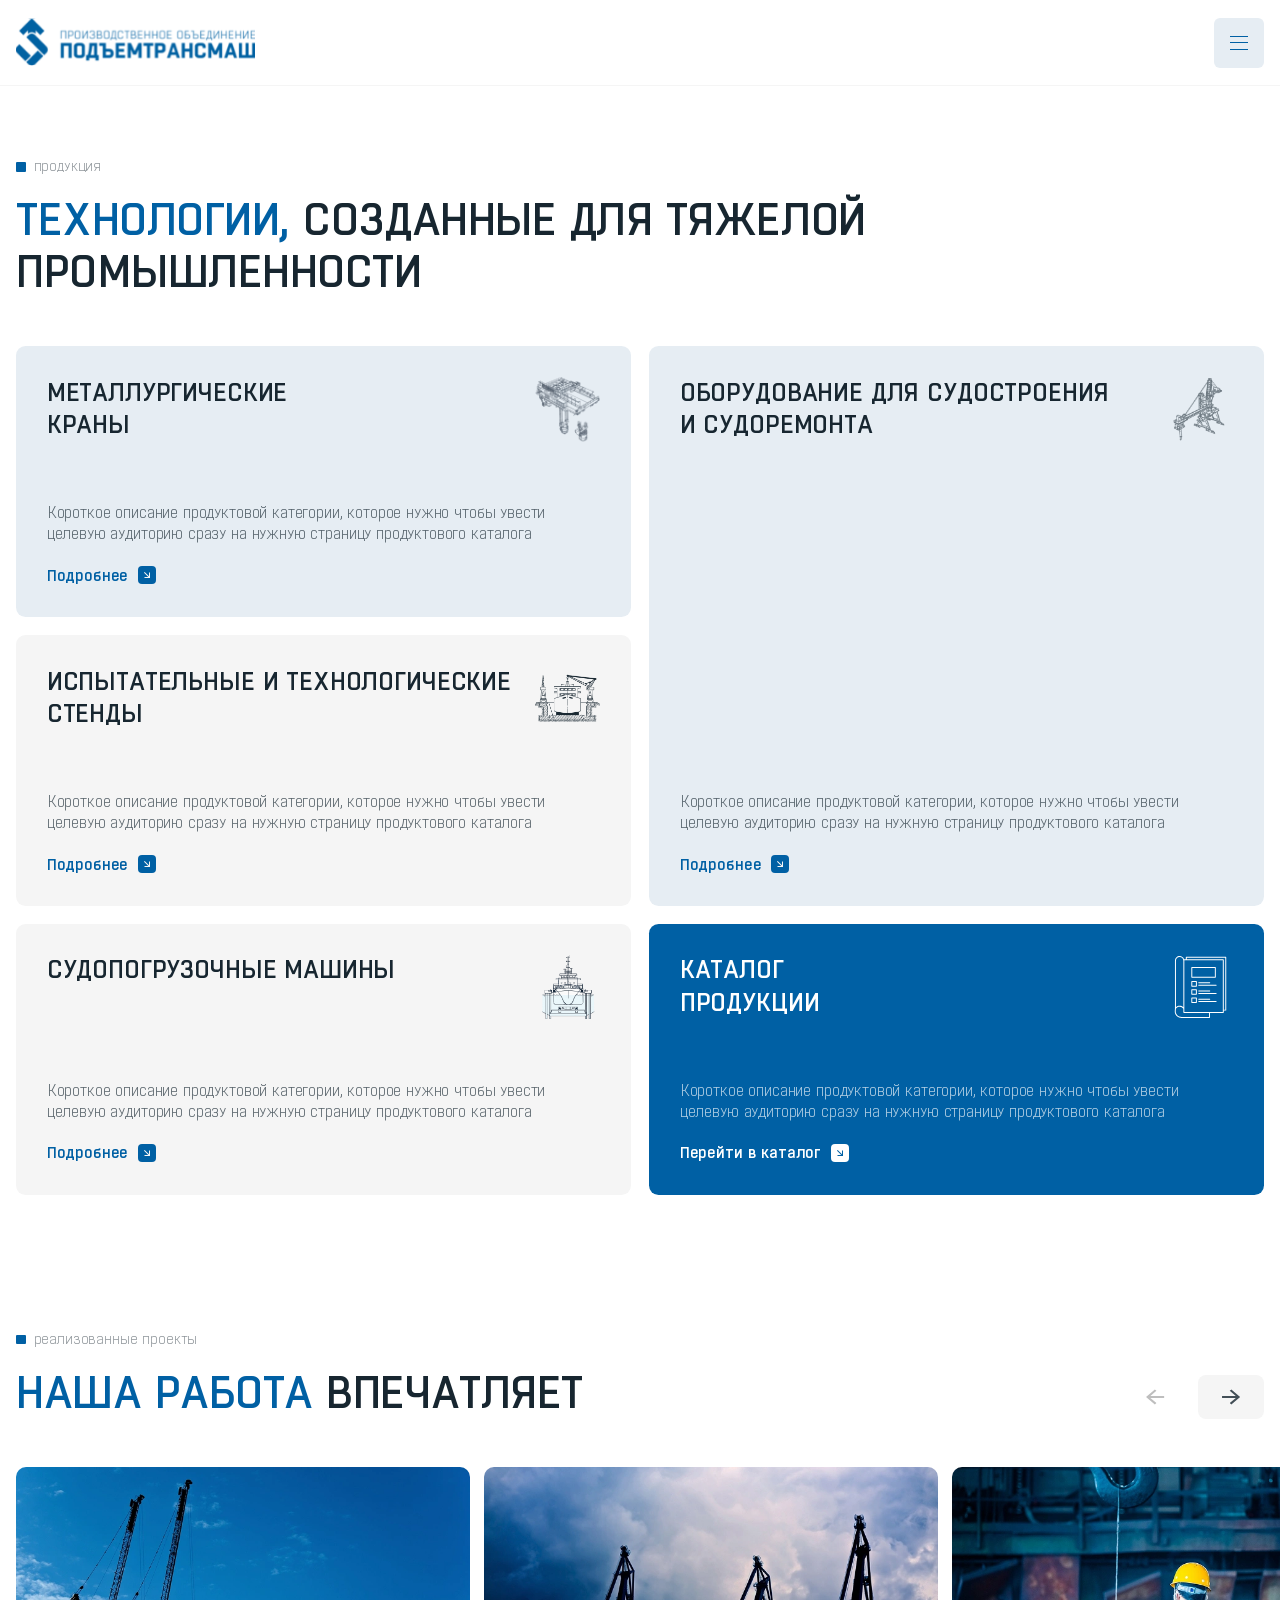
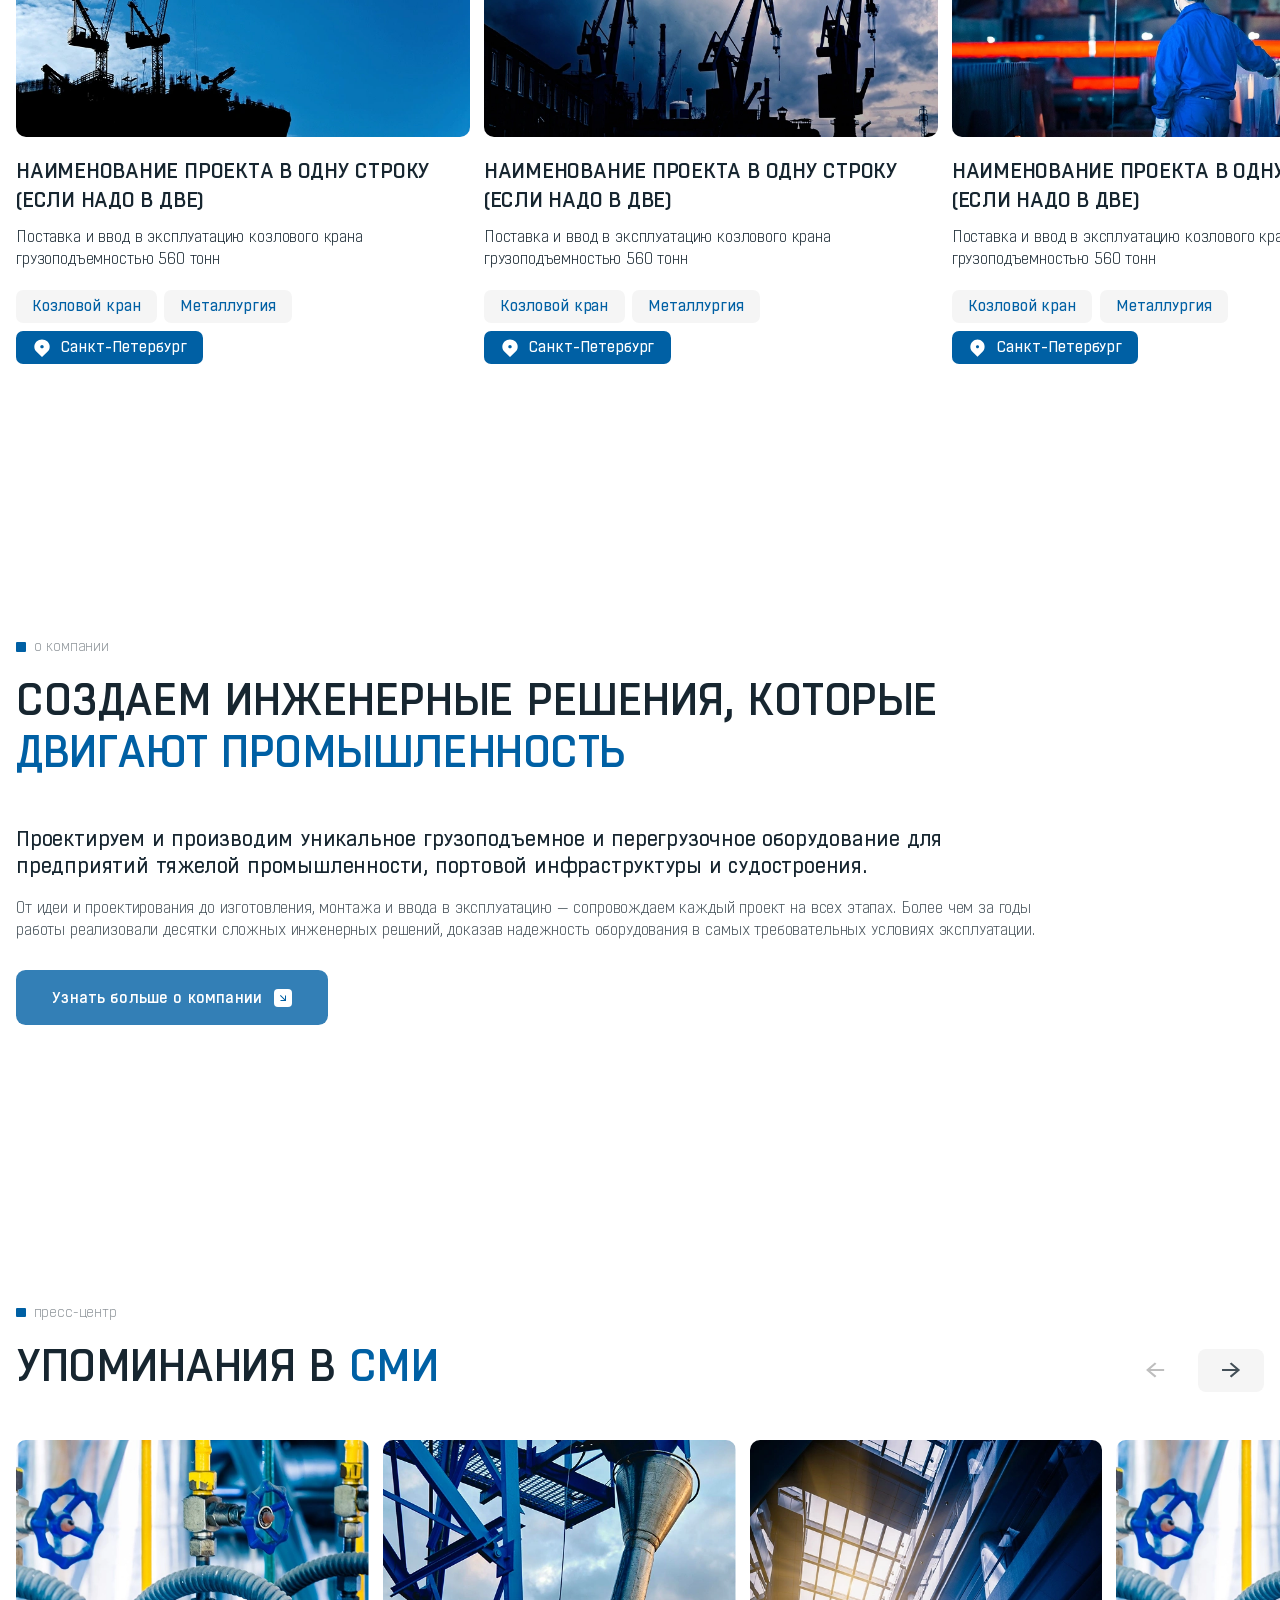
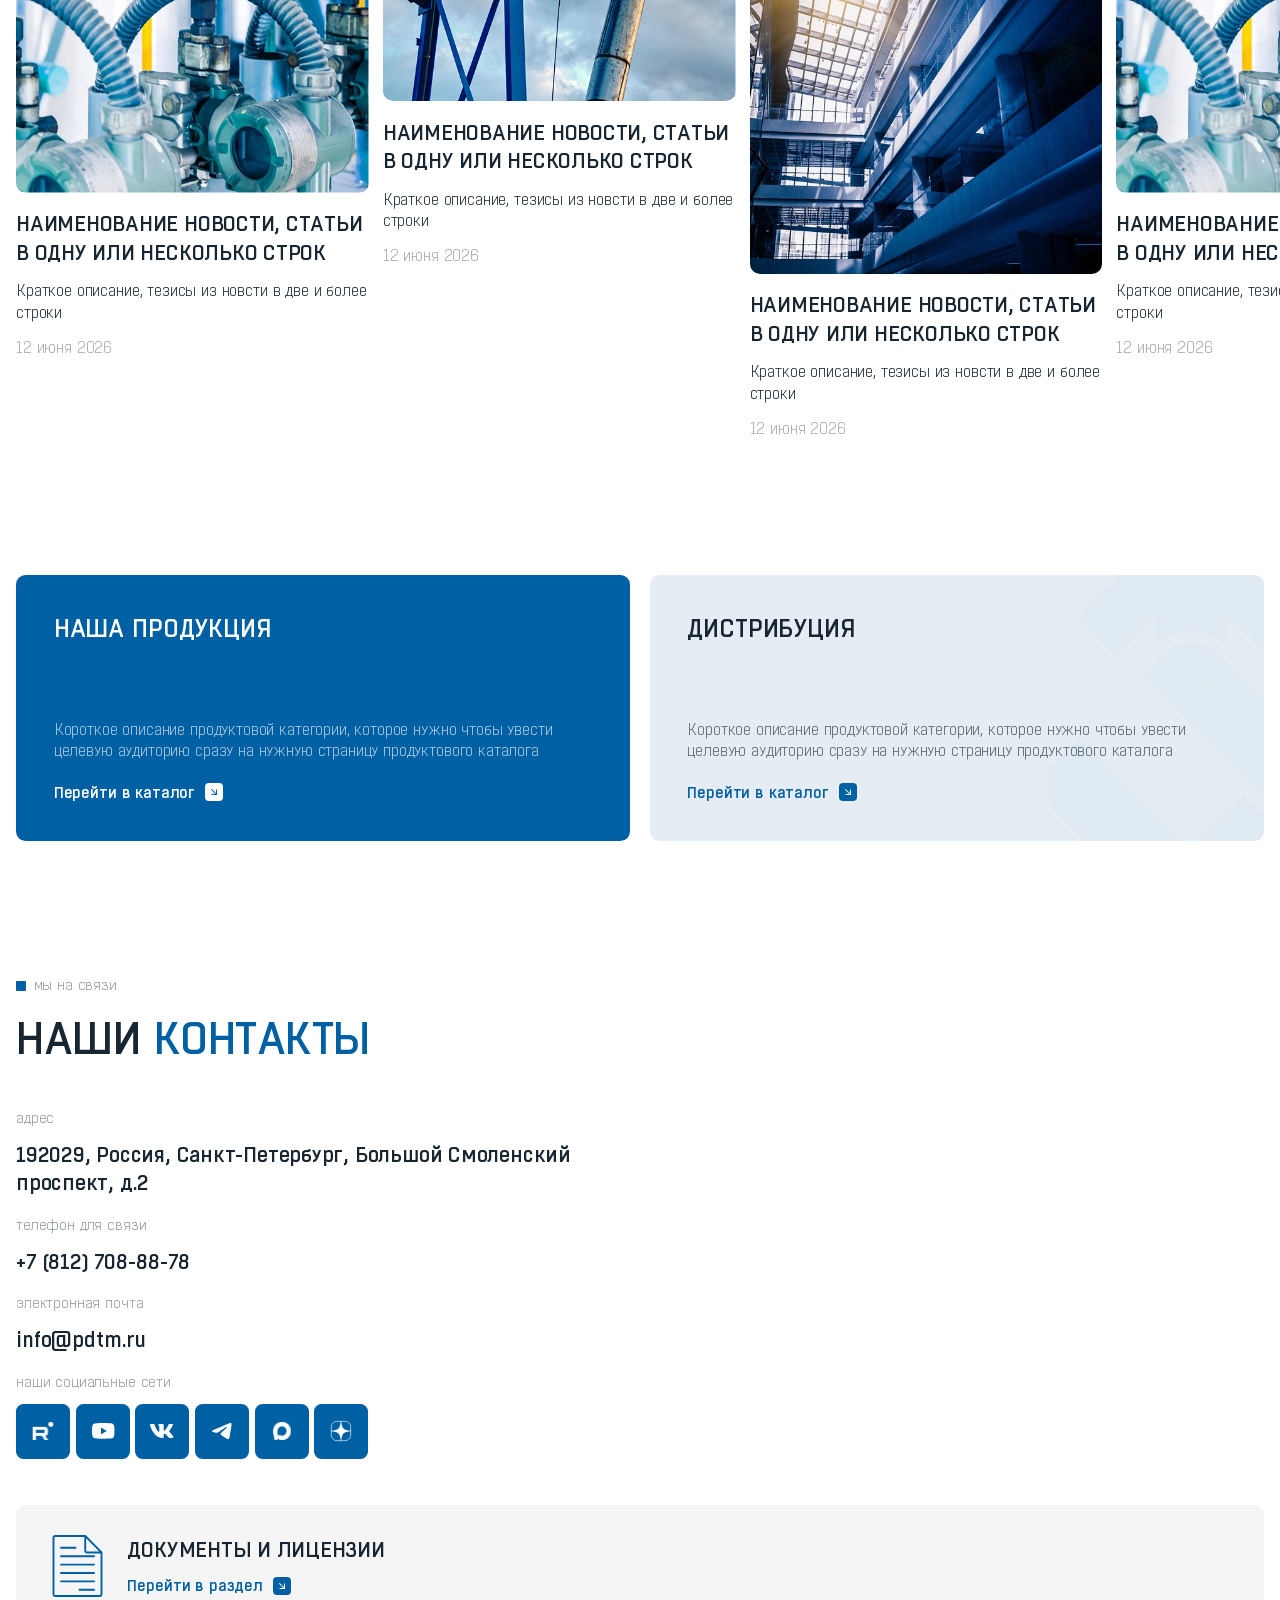
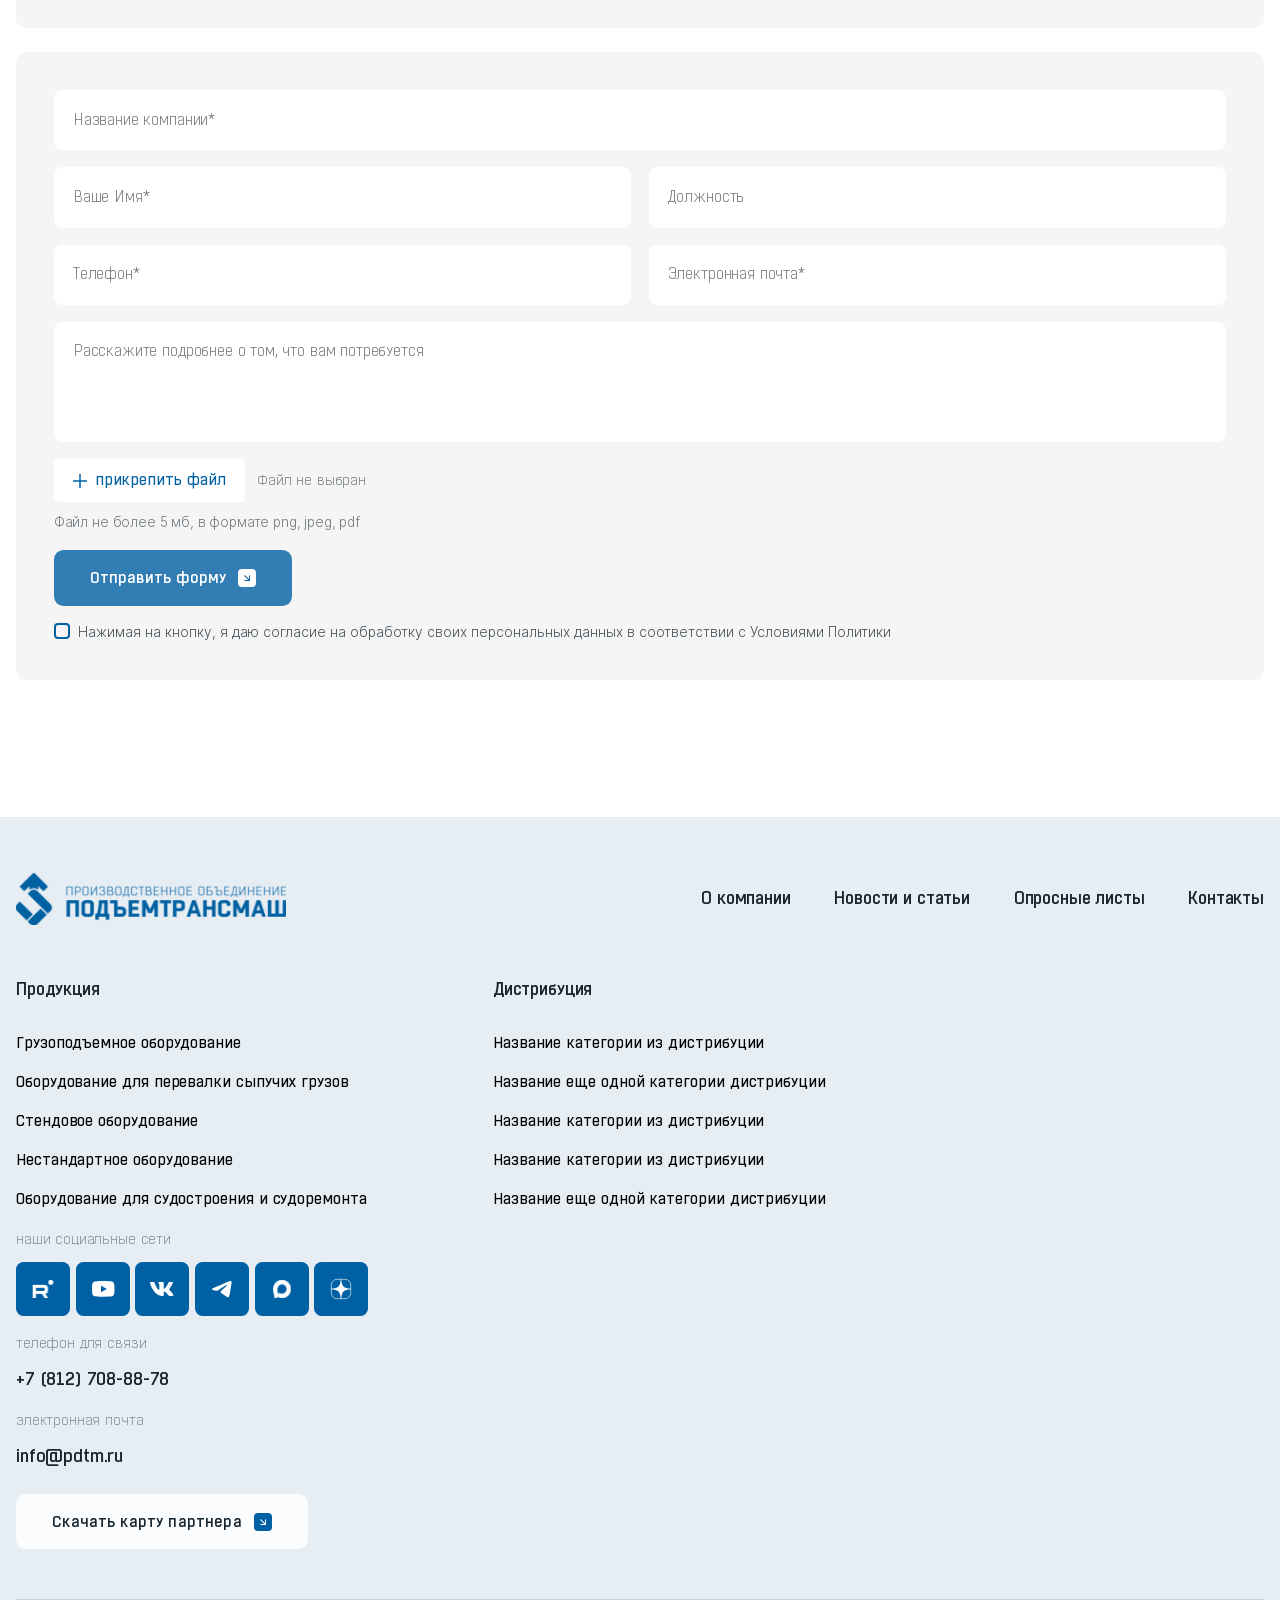
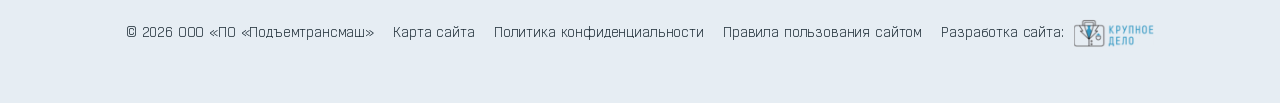
==== commit 0f5e714f: "feat: add category-products page" ====
--- a/index.html
+++ b/index.html
@@ -9,6 +9,8 @@
         <link rel="stylesheet" href="./css/variables.css" />
         <link rel="stylesheet" href="./css/choices.min.css" />
         <link rel="stylesheet" href="./css/swiper-bundle.css" />
+        <link rel="stylesheet" href="./css/glightbox.min.css" />
+        <link rel="stylesheet" href="./css/simplebar.min.css" />
         <link rel="stylesheet" href="./css/template_styles.css" />
         <link rel="stylesheet" href="./css/styles.css" />
     </head>
@@ -135,6 +137,7 @@
                         <h2 class="title-2"><strong>Технологии,</strong> созданные для тяжелой промышленности</h2>
                     </div>
                     <div class="blocks blocks-col-3">
+                        <!--   классы block-bg-1, block-bg-2, block-bg-3 отвечают за цвет фона блока  -->
                         <div class="block block-bg-1 block-mobile-order-1">
                             <div class="block-header">
                                 <h3 class="block-header__title title-3">Металлургические<br />краны</h3>
@@ -156,6 +159,7 @@
                                 <a href="" class="link block-body__link"><span>Подробнее</span><i></i></a>
                             </div>
                         </div>
+                        <!--   классы block-bg-1, block-bg-2, block-bg-3 отвечают за цвет фона блока  -->
                         <div class="block block-bg-1 block-span-2 block-mobile-order-3">
                             <div class="block-header">
                                 <h3 class="block-header__title title-3">Оборудование для&nbsp;судостроения и&nbsp;судоремонта</h3>
@@ -177,6 +181,7 @@
                                 <a href="" class="link block-body__link"><span>Подробнее</span><i></i></a>
                             </div>
                         </div>
+                        <!--   классы block-bg-1, block-bg-2, block-bg-3 отвечают за цвет фона блока  -->
                         <div class="block block-bg-2 block-mobile-order-4">
                             <div class="block-header">
                                 <h3 class="block-header__title title-3">Испытательные и технологические стенды</h3>
@@ -198,6 +203,7 @@
                                 <a href="" class="link block-body__link"><span>Подробнее</span><i></i></a>
                             </div>
                         </div>
+                        <!--   классы block-bg-1, block-bg-2, block-bg-3 отвечают за цвет фона блока  -->
                         <div class="block block-bg-2 block-mobile-order-2">
                             <div class="block-header">
                                 <h3 class="block-header__title title-3">Судопогрузочные машины</h3>
@@ -219,6 +225,7 @@
                                 <a href="" class="link block-body__link"><span>Подробнее</span><i></i></a>
                             </div>
                         </div>
+                        <!--   классы block-bg-1, block-bg-2, block-bg-3 отвечают за цвет фона блока  -->
                         <div class="block block-bg-3 block-mobile-order-5">
                             <div class="block-header">
                                 <h3 class="block-header__title title-3">Каталог<br />продукции</h3>
@@ -266,13 +273,13 @@
                                         <div class="product-slide__image-back">
                                             <img src="./images/product-slide-2.webp" alt="Наименование проекта в одну строку (если надо в две)" width="507" height="292" loading="lazy" />
                                         </div>
-                                        <p class="product-slide__plask"><span>Узнать подробнее</span><i></i></p>
+                                        <p class="hover-plask"><span>Узнать подробнее</span><i></i></p>
                                     </div>
                                     <div class="product-slide__info">
                                         <h3 class="title-4 product-slide__info-title">Наименование проекта в одну строку (если надо в две)</h3>
                                         <p>Поставка и ввод в эксплуатацию козлового крана грузоподъемностью 560 тонн</p>
                                     </div>
-                                    <ul class="product-slide__info-tags">
+                                    <ul class="tags">
                                         <li><p>Козловой кран</p></li>
                                         <li><p>Металлургия</p></li>
                                         <li><address>Санкт-Петербург</address></li>
@@ -290,13 +297,13 @@
                                         <div class="product-slide__image-back">
                                             <img src="./images/product-slide-3.webp" alt="Наименование проекта в одну строку (если надо в две)" width="507" height="292" loading="lazy" />
                                         </div>
-                                        <p class="product-slide__plask"><span>Узнать подробнее</span><i></i></p>
+                                        <p class="hover-plask"><span>Узнать подробнее</span><i></i></p>
                                     </div>
                                     <div class="product-slide__info">
                                         <h3 class="title-4 product-slide__info-title">Наименование проекта в одну строку (если надо в две)</h3>
                                         <p>Поставка и ввод в эксплуатацию козлового крана грузоподъемностью 560 тонн</p>
                                     </div>
-                                    <ul class="product-slide__info-tags">
+                                    <ul class="tags">
                                         <li><p>Козловой кран</p></li>
                                         <li><p>Металлургия</p></li>
                                         <li><address>Санкт-Петербург</address></li>
@@ -314,13 +321,13 @@
                                         <div class="product-slide__image-back">
                                             <img src="./images/product-slide-4.webp" alt="Наименование проекта в одну строку (если надо в две)" width="507" height="292" loading="lazy" />
                                         </div>
-                                        <p class="product-slide__plask"><span>Узнать подробнее</span><i></i></p>
+                                        <p class="hover-plask"><span>Узнать подробнее</span><i></i></p>
                                     </div>
                                     <div class="product-slide__info">
                                         <h3 class="title-4 product-slide__info-title">Наименование проекта в одну строку (если надо в две)</h3>
                                         <p>Поставка и ввод в эксплуатацию козлового крана грузоподъемностью 560 тонн</p>
                                     </div>
-                                    <ul class="product-slide__info-tags">
+                                    <ul class="tags">
                                         <li><p>Козловой кран</p></li>
                                         <li><p>Металлургия</p></li>
                                         <li><address>Санкт-Петербург</address></li>
@@ -338,13 +345,13 @@
                                         <div class="product-slide__image-back">
                                             <img src="./images/product-slide-5.webp" alt="Наименование проекта в одну строку (если надо в две)" width="507" height="292" loading="lazy" />
                                         </div>
-                                        <p class="product-slide__plask"><span>Узнать подробнее</span><i></i></p>
+                                        <p class="hover-plask"><span>Узнать подробнее</span><i></i></p>
                                     </div>
                                     <div class="product-slide__info">
                                         <h3 class="title-4 product-slide__info-title">Наименование проекта в одну строку (если надо в две)</h3>
                                         <p>Поставка и ввод в эксплуатацию козлового крана грузоподъемностью 560 тонн</p>
                                     </div>
-                                    <ul class="product-slide__info-tags">
+                                    <ul class="tags">
                                         <li><p>Козловой кран</p></li>
                                         <li><p>Металлургия</p></li>
                                         <li><address>Санкт-Петербург</address></li>
@@ -362,13 +369,13 @@
                                         <div class="product-slide__image-back">
                                             <img src="./images/product-slide-1.webp" alt="Наименование проекта в одну строку (если надо в две)" width="507" height="292" loading="lazy" />
                                         </div>
-                                        <p class="product-slide__plask"><span>Узнать подробнее</span><i></i></p>
+                                        <p class="hover-plask"><span>Узнать подробнее</span><i></i></p>
                                     </div>
                                     <div class="product-slide__info">
                                         <h3 class="title-4 product-slide__info-title">Наименование проекта в одну строку (если надо в две)</h3>
                                         <p>Поставка и ввод в эксплуатацию козлового крана грузоподъемностью 560 тонн</p>
                                     </div>
-                                    <ul class="product-slide__info-tags">
+                                    <ul class="tags">
                                         <li><p>Козловой кран</p></li>
                                         <li><p>Металлургия</p></li>
                                         <li><address>Санкт-Петербург</address></li>
@@ -399,7 +406,7 @@
                 </div>
             </section>
 
-            <!-- Нас выбирают лидеры отрасли -->
+            <!-- Упоминания в СМИ -->
             <section class="section">
                 <div class="container">
                     <div class="title-container title-column">
@@ -532,6 +539,7 @@
                 </div>
             </section>
 
+            <!-- Наши контакты -->
             <section class="section">
                 <div class="container">
                     <div class="grid-2">
@@ -769,6 +777,8 @@
             </div>
         </footer>
         <script src="./js/choices.min.js"></script>
+        <script src="./js/simplebar.min.js"></script>
+        <script src="./js/glightbox.min.js"></script>
         <script src="./js/swiper-bundle.min.js"></script>
         <script src="./js/index.js"></script>
     </body>
--- a/css/variables.css
+++ b/css/variables.css
@@ -10,12 +10,13 @@
     --background-2: #e6edf3;
     --background-3: #f7f7f7;
     --background-4: #f5fafe;
+    --background-5: #efefef;
     --base-white: #fff;
     --base-black: #000;
     --base-red: #f50000;
     --opacity-accent: rgba(0, 96, 164, 0.8);
     --opacity-white-80: rgba(255, 255, 255, 0.8);
-    --opacity-white-70: rgba(255, 255, 255, 0.8);
+    --opacity-white-70: rgba(255, 255, 255, 0.7);
     --opacity-white-20: rgba(255, 255, 255, 0.2);
     --opacity-primary-80: rgb(23, 38, 48, 0.8);
     --opacity-primary-70: rgb(23, 38, 48, 0.7);
@@ -23,4 +24,8 @@
     --opacity-primary-50: rgb(23, 38, 48, 0.5);
     --opacity-primary-40: rgb(23, 38, 48, 0.4);
     --border-color: rgba(23, 38, 48, 0.15);
+    --modal-bg: rgba(52, 52, 52, 0.2);
+    --border-dropdown: #e2e8f0;
+    --border-checkbox: #999;
+    --disabled-gray: #c4c4c4;
 }
--- a/css/simplebar.min.css
+++ b/css/simplebar.min.css
@@ -0,0 +1 @@
+[data-simplebar]{position:relative;flex-direction:column;flex-wrap:wrap;justify-content:flex-start;align-content:flex-start;align-items:flex-start}.simplebar-wrapper{overflow:hidden;width:inherit;height:inherit;max-width:inherit;max-height:inherit}.simplebar-mask{direction:inherit;position:absolute;overflow:hidden;padding:0;margin:0;left:0;top:0;bottom:0;right:0;width:auto!important;height:auto!important;z-index:0}.simplebar-offset{direction:inherit!important;box-sizing:inherit!important;resize:none!important;position:absolute;top:0;left:0;bottom:0;right:0;padding:0;margin:0;-webkit-overflow-scrolling:touch}.simplebar-content-wrapper{direction:inherit;box-sizing:border-box!important;position:relative;display:block;height:100%;width:auto;max-width:100%;max-height:100%;overflow:auto;scrollbar-width:none;-ms-overflow-style:none}.simplebar-content-wrapper::-webkit-scrollbar,.simplebar-hide-scrollbar::-webkit-scrollbar{display:none;width:0;height:0}.simplebar-content:after,.simplebar-content:before{content:' ';display:table}.simplebar-placeholder{max-height:100%;max-width:100%;width:100%;pointer-events:none}.simplebar-height-auto-observer-wrapper{box-sizing:inherit!important;height:100%;width:100%;max-width:1px;position:relative;float:left;max-height:1px;overflow:hidden;z-index:-1;padding:0;margin:0;pointer-events:none;flex-grow:inherit;flex-shrink:0;flex-basis:0}.simplebar-height-auto-observer{box-sizing:inherit;display:block;opacity:0;position:absolute;top:0;left:0;height:1000%;width:1000%;min-height:1px;min-width:1px;overflow:hidden;pointer-events:none;z-index:-1}.simplebar-track{z-index:1;position:absolute;right:0;bottom:0;pointer-events:none;overflow:hidden}[data-simplebar].simplebar-dragging{pointer-events:none;-webkit-touch-callout:none;-webkit-user-select:none;-khtml-user-select:none;-moz-user-select:none;-ms-user-select:none;user-select:none}[data-simplebar].simplebar-dragging .simplebar-content{pointer-events:none;-webkit-touch-callout:none;-webkit-user-select:none;-khtml-user-select:none;-moz-user-select:none;-ms-user-select:none;user-select:none}[data-simplebar].simplebar-dragging .simplebar-track{pointer-events:all}.simplebar-scrollbar{position:absolute;left:0;right:0;min-height:10px}.simplebar-scrollbar:before{position:absolute;content:'';background:#000;border-radius:7px;left:2px;right:2px;opacity:0;transition:opacity .2s .5s linear}.simplebar-scrollbar.simplebar-visible:before{opacity:.5;transition-delay:0s;transition-duration:0s}.simplebar-track.simplebar-vertical{top:0;width:11px}.simplebar-scrollbar:before{top:2px;bottom:2px;left:2px;right:2px}.simplebar-track.simplebar-horizontal{left:0;height:11px}.simplebar-track.simplebar-horizontal .simplebar-scrollbar{right:auto;left:0;top:0;bottom:0;min-height:0;min-width:10px;width:auto}[data-simplebar-direction=rtl] .simplebar-track.simplebar-vertical{right:auto;left:0}.simplebar-dummy-scrollbar-size{direction:rtl;position:fixed;opacity:0;visibility:hidden;height:500px;width:500px;overflow-y:hidden;overflow-x:scroll;-ms-overflow-style:scrollbar!important}.simplebar-dummy-scrollbar-size>div{width:200%;height:200%;margin:10px 0}.simplebar-hide-scrollbar{position:fixed;left:0;visibility:hidden;overflow-y:scroll;scrollbar-width:none;-ms-overflow-style:none}
--- a/css/template_styles.css
+++ b/css/template_styles.css
@@ -1 +1 @@
-@media screen and (min-width: 1024px){.header-contacts__list a:hover{color:var(--accent);border-color:var(--accent);-webkit-box-shadow:0 20px 25px -5px rgba(0,96,164,.05),0 10px 10px -5px rgba(0,96,164,.02);box-shadow:0 20px 25px -5px rgba(0,96,164,.05),0 10px 10px -5px rgba(0,96,164,.02)}.header-nav>ul>li:hover>a{color:var(--accent)}.header-nav ul ul a:hover{background-color:var(--background-3)}.header-burger:hover{background:var(--accent)}.header-burger:hover span{background:var(--background-2)}.header-mobile__menu a:hover{color:var(--accent);opacity:1}.header-mobile__open-btn:hover{background-color:var(--background-2)}.header-contacts__open-btn:hover{color:var(--accent);border-color:var(--accent);-webkit-box-shadow:0 20px 25px -5px rgba(0,96,164,.05),0 10px 10px -5px rgba(0,96,164,.02);box-shadow:0 20px 25px -5px rgba(0,96,164,.05),0 10px 10px -5px rgba(0,96,164,.02)}.header-contacts__open-btn:hover::after{background-image:url("data:image/svg+xml;charset=UTF-8,%3csvg width='14' height='14' viewBox='0 0 14 14' fill='none' xmlns='http://www.w3.org/2000/svg'%3e%3cpath d='M6.99994 7.68324L9.88732 4.7959L10.7123 5.62085L6.99994 9.33319L3.28766 5.62085L4.11261 4.7959L6.99994 7.68324Z' fill='%230060A4' /%3e%3c/svg%3e")}.footer-center__nav-list a:hover{color:var(--accent)}.footer-top__menu a:hover{color:var(--accent)}.footer-center__socials a:hover{background-color:var(--opacity-accent)}.footer-center__contact a:hover{color:var(--accent)}.footer-bottom a:hover{color:var(--accent)}.footer-bottom__developer a:hover img{-webkit-animation:alarm-shake .5s ease-in-out;animation:alarm-shake .5s ease-in-out}@-webkit-keyframes alarm-shake{0%{-webkit-transform:rotate(0deg);transform:rotate(0deg)}10%{-webkit-transform:rotate(10deg);transform:rotate(10deg)}20%{-webkit-transform:rotate(-10deg);transform:rotate(-10deg)}30%{-webkit-transform:rotate(8deg);transform:rotate(8deg)}40%{-webkit-transform:rotate(-8deg);transform:rotate(-8deg)}50%{-webkit-transform:rotate(5deg);transform:rotate(5deg)}60%{-webkit-transform:rotate(-5deg);transform:rotate(-5deg)}70%{-webkit-transform:rotate(3deg);transform:rotate(3deg)}80%{-webkit-transform:rotate(-3deg);transform:rotate(-3deg)}90%{-webkit-transform:rotate(1deg);transform:rotate(1deg)}100%{-webkit-transform:rotate(0deg);transform:rotate(0deg)}}@keyframes alarm-shake{0%{-webkit-transform:rotate(0deg);transform:rotate(0deg)}10%{-webkit-transform:rotate(10deg);transform:rotate(10deg)}20%{-webkit-transform:rotate(-10deg);transform:rotate(-10deg)}30%{-webkit-transform:rotate(8deg);transform:rotate(8deg)}40%{-webkit-transform:rotate(-8deg);transform:rotate(-8deg)}50%{-webkit-transform:rotate(5deg);transform:rotate(5deg)}60%{-webkit-transform:rotate(-5deg);transform:rotate(-5deg)}70%{-webkit-transform:rotate(3deg);transform:rotate(3deg)}80%{-webkit-transform:rotate(-3deg);transform:rotate(-3deg)}90%{-webkit-transform:rotate(1deg);transform:rotate(1deg)}100%{-webkit-transform:rotate(0deg);transform:rotate(0deg)}}}.header{position:fixed;top:0;left:0;right:0;width:100%;background-color:var(--base-white);z-index:10}.header:has(.header-mobile.active){height:100svh}.header-main{display:-webkit-box;display:-ms-flexbox;display:flex;-webkit-box-align:center;-ms-flex-align:center;align-items:center;-webkit-box-pack:justify;-ms-flex-pack:justify;justify-content:space-between;padding-top:calc(16px + 2*(min(100vw,1561px) - 360px)/1201);padding-bottom:calc(16px + 2*(min(100vw,1561px) - 360px)/1201)}.header-nav ul{display:-webkit-box;display:-ms-flexbox;display:flex;-webkit-box-align:center;-ms-flex-align:center;align-items:center}.header-nav ul>li>a{padding:calc(10px + 3*(min(100vw,1561px) - 360px)/1201) calc(0px + 15*(min(100vw,1561px) - 360px)/1201);-webkit-transition:color .15s ease;transition:color .15s ease}.header-nav ul>li>a[aria-current=page]{font-weight:400}.header-nav ul>li:hover ul{-webkit-transform:scaleY(1);transform:scaleY(1);top:60px;opacity:1}.header-nav ul ul{-webkit-box-orient:vertical;-webkit-box-direction:normal;-ms-flex-direction:column;flex-direction:column;-webkit-box-align:start;-ms-flex-align:start;align-items:flex-start;position:absolute;width:340px;max-height:462px;border-radius:8px;padding:calc(4px + 4*(min(100vw,1561px) - 360px)/1201);-webkit-box-shadow:0 20px 25px -5px rgba(0,0,0,.05),0 10px 10px -5px rgba(0,0,0,.02);box-shadow:0 20px 25px -5px rgba(0,0,0,.05),0 10px 10px -5px rgba(0,0,0,.02);background:var(--base-white);-webkit-transform:scaleY(0);transform:scaleY(0);-webkit-transform-origin:0 0;transform-origin:0 0;opacity:0;top:50px;-webkit-transition:opacity .15s ease,top .35s ease;transition:opacity .15s ease,top .35s ease}.header-nav ul ul li{width:100%}.header-nav ul ul a{display:block;border-radius:4px;padding:calc(13px + 3*(min(100vw,1561px) - 360px)/1201);-webkit-transition:background-color .15s ease;transition:background-color .15s ease}.header-logo{width:calc(215px + 31*(min(100vw,1561px) - 360px)/1201);height:calc(42px + 6*(min(100vw,1561px) - 360px)/1201)}.header-additional{display:-webkit-box;display:-ms-flexbox;display:flex;-webkit-box-align:center;-ms-flex-align:center;align-items:center;gap:calc(0px + 20*(min(100vw,1561px) - 360px)/1201)}.header-contacts__list{display:-webkit-box;display:-ms-flexbox;display:flex;-webkit-box-align:center;-ms-flex-align:center;align-items:center;gap:calc(4px + 4*(min(100vw,1561px) - 360px)/1201);display:flex}.header-contacts__list a{display:block;position:relative;border:1px solid var(--background-1);background-color:var(--base-white);border-radius:8px;padding-top:calc(10px + 3*(min(100vw,1561px) - 360px)/1201);padding-bottom:calc(10px + 3*(min(100vw,1561px) - 360px)/1201);padding-right:calc(12px + 3*(min(100vw,1561px) - 360px)/1201);padding-left:calc(31.5px + 16*(min(100vw,1561px) - 360px)/1201);font-weight:500;height:calc(44px + 4*(min(100vw,1561px) - 360px)/1201);-webkit-transition:color .15s ease,background-color .15s ease,border-color .15s ease,-webkit-box-shadow .15s ease;transition:color .15s ease,background-color .15s ease,border-color .15s ease,-webkit-box-shadow .15s ease;transition:color .15s ease,background-color .15s ease,border-color .15s ease,box-shadow .15s ease;transition:color .15s ease,background-color .15s ease,border-color .15s ease,box-shadow .15s ease,-webkit-box-shadow .15s ease}.header-contacts__list a:before{content:"";position:absolute;left:calc(13px + 3*(min(100vw,1561px) - 360px)/1201);top:50%;-webkit-transform:translateY(-50%);transform:translateY(-50%);background-position:center;background-size:cover;background-repeat:no-repeat;width:22px;height:22px}.header-contacts__list a[href^="tel:"]::before{background-image:url("data:image/svg+xml;charset=UTF-8,%3csvg width='22' height='22' viewBox='0 0 22 22' fill='none' xmlns='http://www.w3.org/2000/svg'%3e%3cpath d='M19.25 15.0517V18.2931C19.25 18.7743 18.8779 19.1736 18.398 19.2076C17.997 19.2359 17.6699 19.25 17.4167 19.25C9.31645 19.25 2.75 12.6836 2.75 4.58333C2.75 4.33007 2.76416 4.00296 2.79249 3.60204C2.82642 3.12206 3.22569 2.75 3.70687 2.75H6.94843C7.18372 2.75 7.38078 2.92822 7.4044 3.16232C7.42561 3.37248 7.44533 3.54121 7.46356 3.66852C7.64899 4.96349 8.02774 6.19608 8.56964 7.33611C8.65662 7.5191 8.5999 7.73812 8.43503 7.85589L6.45659 9.26915C7.66106 12.0827 9.91733 14.339 12.7309 15.5435L14.1415 13.5684C14.2608 13.4016 14.4824 13.3442 14.6676 13.4321C15.8075 13.9736 17.04 14.3519 18.3348 14.5369C18.4613 14.555 18.629 14.5745 18.8377 14.5956C19.0718 14.6193 19.25 14.8164 19.25 15.0517Z' fill='%230060A4' /%3e%3c/svg%3e")}.header-contacts__list a[href^="mailto:"]::before{background-image:url("data:image/svg+xml;charset=UTF-8,%3csvg width='22' height='22' viewBox='0 0 22 22' fill='none' xmlns='http://www.w3.org/2000/svg'%3e%3cpath d='M2.75004 2.75H19.25C19.7563 2.75 20.1667 3.16041 20.1667 3.66667V18.3333C20.1667 18.8396 19.7563 19.25 19.25 19.25H2.75004C2.24378 19.25 1.83337 18.8396 1.83337 18.3333V3.66667C1.83337 3.16041 2.24378 2.75 2.75004 2.75ZM11.0556 10.7093L5.17666 5.71789L3.99009 7.11544L11.067 13.124L18.0166 7.10981L16.8168 5.72352L11.0556 10.7093Z' fill='%230060A4' /%3e%3c/svg%3e")}.header-contacts__open-btn{position:relative;height:calc(44px + 4*(min(100vw,1561px) - 360px)/1201);border:1px solid var(--background-1);border-radius:8px;display:none;-webkit-box-align:center;-ms-flex-align:center;align-items:center;-webkit-box-pack:center;-ms-flex-pack:center;justify-content:center;padding-left:calc(13px + 3*(min(100vw,1561px) - 360px)/1201);padding-right:calc(32px + 16*(min(100vw,1561px) - 360px)/1201);-webkit-transition:color .15s ease,border .15s ease,-webkit-box-shadow .15s ease;transition:color .15s ease,border .15s ease,-webkit-box-shadow .15s ease;transition:color .15s ease,border .15s ease,box-shadow .15s ease;transition:color .15s ease,border .15s ease,box-shadow .15s ease,-webkit-box-shadow .15s ease}.header-contacts__open-btn::after{content:"";background-image:url("data:image/svg+xml;charset=UTF-8,%3csvg width='14' height='14' viewBox='0 0 14 14' fill='none' xmlns='http://www.w3.org/2000/svg'%3e%3cg opacity='0.4'%3e%3cpath d='M7 7.68329L9.88738 4.79596L10.7123 5.62091L7 9.33325L3.28772 5.62091L4.11268 4.79596L7 7.68329Z' fill='%23172630' /%3e%3c/g%3e%3c/svg%3e");background-position:center;background-size:cover;background-repeat:no-repeat;width:14px;height:14px;position:absolute;top:50%;-webkit-transform:translateY(-50%);transform:translateY(-50%);right:calc(13px + 3*(min(100vw,1561px) - 360px)/1201);-webkit-transition:-webkit-transform .15s ease;transition:-webkit-transform .15s ease;transition:transform .15s ease;transition:transform .15s ease, -webkit-transform .15s ease}.header-contacts__open-btn:active{color:var(--accent);border-color:var(--accent)}.header-contacts__open-btn:active::after{background-image:url("data:image/svg+xml;charset=UTF-8,%3csvg width='14' height='14' viewBox='0 0 14 14' fill='none' xmlns='http://www.w3.org/2000/svg'%3e%3cpath d='M6.99994 7.68324L9.88732 4.7959L10.7123 5.62085L6.99994 9.33319L3.28766 5.62085L4.11261 4.7959L6.99994 7.68324Z' fill='%230060A4' /%3e%3c/svg%3e")}.header-burger{border-radius:6px;padding:18px 16px;width:50px;height:50px;background:var(--background-2);display:none;-webkit-box-orient:vertical;-webkit-box-direction:normal;-ms-flex-direction:column;flex-direction:column;-webkit-box-pack:justify;-ms-flex-pack:justify;justify-content:space-between;gap:2px;-webkit-transition:background-color .15s ease;transition:background-color .15s ease}.header-burger span{width:100%;height:1px;background:var(--accent);-webkit-transition:background-color .15s ease,-webkit-transform .3s ease;transition:background-color .15s ease,-webkit-transform .3s ease;transition:background-color .15s ease,transform .3s ease;transition:background-color .15s ease,transform .3s ease,-webkit-transform .3s ease}.header-burger.close{background:var(--accent)}.header-burger.close span{background:var(--background-2)}.header-burger.close span:nth-child(1){-webkit-transform:rotate(45deg) translateY(4px) translateX(4px) scale(1.05);transform:rotate(45deg) translateY(4px) translateX(4px) scale(1.05)}.header-burger.close span:nth-child(2){display:none}.header-burger.close span:nth-child(3){-webkit-transform:rotate(-45deg) translateY(-5px) translateX(5px) scale(1.05);transform:rotate(-45deg) translateY(-5px) translateX(5px) scale(1.05)}.header-burger:active{background:var(--accent)}.header-burger:active span{background:var(--background-2)}.header-mobile.active{-webkit-box-flex:1;-ms-flex:1;flex:1}.header-mobile__wrapper{height:100%;display:-webkit-box;display:-ms-flexbox;display:flex;-webkit-box-orient:vertical;-webkit-box-direction:normal;-ms-flex-direction:column;flex-direction:column;-webkit-box-pack:justify;-ms-flex-pack:justify;justify-content:space-between;padding-top:16px;padding-bottom:20px}.header-mobile__menu>ul>li{position:relative}.header-mobile__menu>ul>li>a{display:block;padding:11px 14px;font-size:16px;line-height:138%;letter-spacing:.003rem;-webkit-transition:color .15s ease;transition:color .15s ease}.header-mobile__menu>ul>li>a:active{color:var(--accent)}.header-mobile__menu>ul>li>ul{opacity:0;-webkit-transform:scaleY(0);transform:scaleY(0);-webkit-transform-origin:0 0;transform-origin:0 0;max-height:0px;-webkit-transition:opacity .35s ease,max-height .15s ease;transition:opacity .35s ease,max-height .15s ease}.header-mobile__menu>ul>li>ul.active{opacity:1;-webkit-transform:scaleY(1);transform:scaleY(1);max-height:1000px}.header-mobile__menu>ul>li>ul>li>a{display:block;opacity:.7;padding:8px 14px;-webkit-transition:color .15s ease,opacity .15s ease;transition:color .15s ease,opacity .15s ease}.header-mobile__menu>ul>li>ul>li>a:active{color:var(--accent);opacity:1}.header-mobile__open-btn{position:absolute;background-image:url("data:image/svg+xml;charset=UTF-8,%3csvg width='18' height='19' viewBox='0 0 18 19' fill='none' xmlns='http://www.w3.org/2000/svg'%3e%3cg opacity='0.8'%3e%3cpath d='M8.99998 10.4273L12.7123 6.50879L13.773 7.62837L8.99998 12.6665L4.22705 7.62837L5.28771 6.50879L8.99998 10.4273Z' fill='%23172630' /%3e%3c/g%3e%3c/svg%3e");background-repeat:no-repeat;background-position:center;background-size:18px 19px;width:44px;height:44px;border-radius:4px;background-color:var(--base-white);top:0;right:0;display:-webkit-box;display:-ms-flexbox;display:flex;-webkit-box-align:center;-ms-flex-align:center;align-items:center;-webkit-box-pack:center;-ms-flex-pack:center;justify-content:center;-webkit-transition:background-color .15s ease,-webkit-transform .15s ease;transition:background-color .15s ease,-webkit-transform .15s ease;transition:transform .15s ease,background-color .15s ease;transition:transform .15s ease,background-color .15s ease,-webkit-transform .15s ease}.header-mobile__open-btn.active{-webkit-transform:rotate(180deg);transform:rotate(180deg)}.header-mobile__open-btn:active{background-color:var(--background-2)}.header-mobile__menu{max-height:65svh;overflow-y:auto}.header-mobile__bottom{display:-webkit-box;display:-ms-flexbox;display:flex;-webkit-box-align:center;-ms-flex-align:center;align-items:center;-webkit-box-pack:justify;-ms-flex-pack:justify;justify-content:space-between;gap:8px}.header-mobile .header-mobile__download{-webkit-box-flex:1;-ms-flex:1;flex:1;padding:calc(12px + 4*(min(100vw,1561px) - 360px)/1201);letter-spacing:0}.footer{background:var(--background-2);padding-top:calc(40px + 20*(min(100vw,1561px) - 360px)/1201);padding-bottom:calc(40px + 20*(min(100vw,1561px) - 360px)/1201);margin-top:calc(36px + 44*(min(100vw,1561px) - 360px)/1201)}.footer-inner{display:-webkit-box;display:-ms-flexbox;display:flex;-webkit-box-orient:vertical;-webkit-box-direction:normal;-ms-flex-direction:column;flex-direction:column;gap:calc(36px + 14*(min(100vw,1561px) - 360px)/1201)}.footer-top{display:-webkit-box;display:-ms-flexbox;display:flex;-webkit-box-align:center;-ms-flex-align:center;align-items:center;-webkit-box-pack:justify;-ms-flex-pack:justify;justify-content:space-between;gap:20px}.footer-top__logo{width:calc(215px + 72*(min(100vw,1561px) - 360px)/1201);height:calc(42px + 14*(min(100vw,1561px) - 360px)/1201)}.footer-top__logo img{width:100%;height:100%;-o-object-fit:contain;object-fit:contain}.footer-top__menu ul{display:-webkit-box;display:-ms-flexbox;display:flex;-webkit-box-align:center;-ms-flex-align:center;align-items:center;-ms-flex-wrap:wrap;flex-wrap:wrap;gap:calc(20px + 31*(min(100vw,1561px) - 360px)/1201)}.footer-top__menu a{font-weight:500;font-size:calc(16px + 2*(min(100vw,1561px) - 360px)/1201);line-height:156%;-webkit-transition:color .15s ease;transition:color .15s ease}.footer-top__menu a:active{color:var(--accent)}.footer-center{display:-webkit-box;display:-ms-flexbox;display:flex;-webkit-box-align:start;-ms-flex-align:start;align-items:flex-start;-webkit-box-pack:justify;-ms-flex-pack:justify;justify-content:space-between;gap:20px}.footer-center__navs{display:grid;grid-template-columns:repeat(2, 411px);gap:calc(20px + 60*(min(100vw,1561px) - 360px)/1201)}.footer-center__nav{display:-webkit-box;display:-ms-flexbox;display:flex;-webkit-box-orient:vertical;-webkit-box-direction:normal;-ms-flex-direction:column;flex-direction:column;gap:calc(20px + 12*(min(100vw,1561px) - 360px)/1201)}.footer-center__nav-title{font-weight:500;font-size:calc(16px + 2*(min(100vw,1561px) - 360px)/1201);line-height:156%;padding-top:4px}.footer-center__nav-list{display:-webkit-box;display:-ms-flexbox;display:flex;-webkit-box-orient:vertical;-webkit-box-direction:normal;-ms-flex-direction:column;flex-direction:column;gap:calc(10px + 10*(min(100vw,1561px) - 360px)/1201)}.footer-center__nav-list a{font-weight:400;letter-spacing:-0.005rem;color:var(--base-black);-webkit-transition:color .15s ease;transition:color .15s ease}.footer-center__nav-list a:active{color:var(--accent)}.footer-center__contacts{display:-webkit-box;display:-ms-flexbox;display:flex;-webkit-box-orient:vertical;-webkit-box-direction:normal;-ms-flex-direction:column;flex-direction:column;gap:calc(16px + 2*(min(100vw,1561px) - 360px)/1201)}.footer-center__contacts>li{display:-webkit-box;display:-ms-flexbox;display:flex;-webkit-box-orient:vertical;-webkit-box-direction:normal;-ms-flex-direction:column;flex-direction:column;gap:calc(9px + 4*(min(100vw,1561px) - 360px)/1201)}.footer-center__contacts-title{font-size:calc(13px + 1*(min(100vw,1561px) - 360px)/1201);line-height:143%;opacity:.5}.footer-center__socials{display:-webkit-box;display:-ms-flexbox;display:flex;-webkit-box-align:center;-ms-flex-align:center;align-items:center;-ms-flex-wrap:wrap;flex-wrap:wrap;gap:calc(4px + 2*(min(100vw,1561px) - 360px)/1201)}.footer-center__socials a{display:-webkit-box;display:-ms-flexbox;display:flex;-webkit-box-align:center;-ms-flex-align:center;align-items:center;-webkit-box-pack:center;-ms-flex-pack:center;justify-content:center;width:calc(48px + 8*(min(100vw,1561px) - 360px)/1201);height:calc(48px + 8*(min(100vw,1561px) - 360px)/1201);border-radius:calc(6px + 2*(min(100vw,1561px) - 360px)/1201);background-color:var(--accent);-webkit-transition:background-color .15s ease;transition:background-color .15s ease}.footer-center__socials a:active{background-color:var(--opacity-accent)}.footer-center__contact{display:-webkit-box;display:-ms-flexbox;display:flex;-webkit-box-orient:vertical;-webkit-box-direction:normal;-ms-flex-direction:column;flex-direction:column;gap:5px}.footer-center__contact a{display:block;font-weight:500;font-size:calc(17px + 1*(min(100vw,1561px) - 360px)/1201);line-height:156%;-webkit-transition:color .15s ease;transition:color .15s ease}.footer-center__contact a:active{color:var(--accent)}.footer-bottom{padding-top:calc(11px + 9*(min(100vw,1561px) - 360px)/1201);border-top:1px solid var(--border-color);display:-webkit-box;display:-ms-flexbox;display:flex;-webkit-box-align:center;-ms-flex-align:center;align-items:center;-ms-flex-wrap:wrap;flex-wrap:wrap;-webkit-box-pack:justify;-ms-flex-pack:justify;justify-content:space-between;margin-top:calc(4px + -1*(min(100vw,1561px) - 360px)/1201);font-size:calc(13px + 1*(min(100vw,1561px) - 360px)/1201);line-height:143%;text-align:center;color:var(--baza);gap:calc(4px + 20*(min(100vw,1561px) - 360px)/1201)}.footer-bottom a,.footer-bottom p{padding-top:5px;padding-bottom:5px}.footer-bottom a{-webkit-transition:color .15s ease;transition:color .15s ease}.footer-bottom a:active{color:var(--accent)}.footer-bottom__developer{display:-webkit-box;display:-ms-flexbox;display:flex;-webkit-box-align:center;-ms-flex-align:center;align-items:center;gap:10px}.footer-bottom__developer a{width:calc(72px + 11*(min(100vw,1561px) - 360px)/1201);height:calc(26px + 4*(min(100vw,1561px) - 360px)/1201);padding:0}.footer-bottom__developer a img{width:100%;height:100%;-o-object-fit:contain;object-fit:contain}.footer-center .footer-center__download{margin-top:calc(4px + 3*(min(100vw,1561px) - 360px)/1201);min-width:calc(238px + 55*(min(100vw,1561px) - 360px)/1201);width:-webkit-max-content;width:-moz-max-content;width:max-content;letter-spacing:.01rem}@media screen and (max-width: 1500px){.header-contacts__open-btn{display:-webkit-box;display:-ms-flexbox;display:flex}.header-contacts__list{position:absolute;-webkit-box-orient:vertical;-webkit-box-direction:normal;-ms-flex-direction:column;flex-direction:column;-webkit-box-align:start;-ms-flex-align:start;align-items:flex-start;border:1px solid var(--background-1);padding:8px;-webkit-box-shadow:0 20px 25px -5px rgba(0,0,0,.05),0 10px 10px -5px rgba(0,0,0,.02);box-shadow:0 20px 25px -5px rgba(0,0,0,.05),0 10px 10px -5px rgba(0,0,0,.02);background:var(--base-white);border-radius:8px;-webkit-transform:scaleY(0);transform:scaleY(0);opacity:0;top:55px;-webkit-transition:opacity .15s ease,top .25s ease;transition:opacity .15s ease,top .25s ease}.header-contacts__list a{border:none}.header-contacts.active .header-contacts__open-btn::after{background-image:url("data:image/svg+xml;charset=UTF-8,%3csvg width='14' height='14' viewBox='0 0 14 14' fill='none' xmlns='http://www.w3.org/2000/svg'%3e%3cpath d='M6.99994 7.68324L9.88732 4.7959L10.7123 5.62085L6.99994 9.33319L3.28766 5.62085L4.11261 4.7959L6.99994 7.68324Z' fill='%230060A4' /%3e%3c/svg%3e");-webkit-transform:translateY(-50%) rotate(180deg);transform:translateY(-50%) rotate(180deg)}.header-contacts.active .header-contacts__list{top:68px;-webkit-transform:scaleY(1);transform:scaleY(1);opacity:1}}@media screen and (max-width: 1500px)and (min-width: 1024px){.header-contacts.active .header-contacts__open-btn::after{background-image:url("data:image/svg+xml;charset=UTF-8,%3csvg width='14' height='14' viewBox='0 0 14 14' fill='none' xmlns='http://www.w3.org/2000/svg'%3e%3cpath d='M6.99994 7.68324L9.88732 4.7959L10.7123 5.62085L6.99994 9.33319L3.28766 5.62085L4.11261 4.7959L6.99994 7.68324Z' fill='%230060A4' /%3e%3c/svg%3e");-webkit-transform:translateY(-50%) rotate(180deg);transform:translateY(-50%) rotate(180deg)}.header-contacts.active .header-contacts__list li{width:100%}.header-contacts.active .header-contacts__list a:hover{color:var(--primary);background-color:var(--background-1)}}@media screen and (max-width: 1280px){.header-nav{display:none}.header-additional{display:none}.header-main{-webkit-box-align:start;-ms-flex-align:start;align-items:flex-start}.header-burger{display:-webkit-box;display:-ms-flexbox;display:flex}.header:has(.header-mobile.active) .container{display:-webkit-box;display:-ms-flexbox;display:flex;-webkit-box-orient:vertical;-webkit-box-direction:normal;-ms-flex-direction:column;flex-direction:column;height:inherit}.footer-center{-webkit-box-orient:vertical;-webkit-box-direction:normal;-ms-flex-direction:column;flex-direction:column}.footer-bottom{-webkit-box-pack:center;-ms-flex-pack:center;justify-content:center}}@media screen and (max-width: 991px){.footer-top__menu,.footer-center__navs{display:none}}@media screen and (max-width: 768px){.footer-bottom{-webkit-box-orient:vertical;-webkit-box-direction:normal;-ms-flex-direction:column;flex-direction:column;-webkit-box-align:start;-ms-flex-align:start;align-items:flex-start;line-height:138%}.footer-center__contacts-title{line-height:138%}.footer-center__contact a{line-height:141%}}/*# sourceMappingURL=template_styles.css.map */+@media screen and (min-width: 1024px){.header-contacts__list a:hover{color:var(--accent);border-color:var(--accent);-webkit-box-shadow:0 20px 25px -5px rgba(0,96,164,.05),0 10px 10px -5px rgba(0,96,164,.02);box-shadow:0 20px 25px -5px rgba(0,96,164,.05),0 10px 10px -5px rgba(0,96,164,.02)}.header-nav>ul>li:hover>a{color:var(--accent)}.header-nav ul ul a:hover{background-color:var(--background-3)}.header-burger:hover{background:var(--accent)}.header-burger:hover span{background:var(--background-2)}.header-mobile__menu a:hover{color:var(--accent);opacity:1}.header-mobile__open-btn:hover{background-color:var(--background-2)}.header-contacts__open-btn:hover{color:var(--accent);border-color:var(--accent);-webkit-box-shadow:0 20px 25px -5px rgba(0,96,164,.05),0 10px 10px -5px rgba(0,96,164,.02);box-shadow:0 20px 25px -5px rgba(0,96,164,.05),0 10px 10px -5px rgba(0,96,164,.02)}.header-contacts__open-btn:hover::after{background-image:url("data:image/svg+xml;charset=UTF-8,%3csvg width='14' height='14' viewBox='0 0 14 14' fill='none' xmlns='http://www.w3.org/2000/svg'%3e%3cpath d='M6.99994 7.68324L9.88732 4.7959L10.7123 5.62085L6.99994 9.33319L3.28766 5.62085L4.11261 4.7959L6.99994 7.68324Z' fill='%230060A4' /%3e%3c/svg%3e")}.footer-center__nav-list a:hover{color:var(--accent)}.footer-top__menu a:hover{color:var(--accent)}.footer-center__socials a:hover{background-color:var(--opacity-accent)}.footer-center__contact a:hover{color:var(--accent)}.footer-bottom a:hover{color:var(--accent)}.footer-bottom__developer a:hover img{-webkit-animation:alarm-shake .5s ease-in-out;animation:alarm-shake .5s ease-in-out}@-webkit-keyframes alarm-shake{0%{-webkit-transform:rotate(0deg);transform:rotate(0deg)}10%{-webkit-transform:rotate(10deg);transform:rotate(10deg)}20%{-webkit-transform:rotate(-10deg);transform:rotate(-10deg)}30%{-webkit-transform:rotate(8deg);transform:rotate(8deg)}40%{-webkit-transform:rotate(-8deg);transform:rotate(-8deg)}50%{-webkit-transform:rotate(5deg);transform:rotate(5deg)}60%{-webkit-transform:rotate(-5deg);transform:rotate(-5deg)}70%{-webkit-transform:rotate(3deg);transform:rotate(3deg)}80%{-webkit-transform:rotate(-3deg);transform:rotate(-3deg)}90%{-webkit-transform:rotate(1deg);transform:rotate(1deg)}100%{-webkit-transform:rotate(0deg);transform:rotate(0deg)}}@keyframes alarm-shake{0%{-webkit-transform:rotate(0deg);transform:rotate(0deg)}10%{-webkit-transform:rotate(10deg);transform:rotate(10deg)}20%{-webkit-transform:rotate(-10deg);transform:rotate(-10deg)}30%{-webkit-transform:rotate(8deg);transform:rotate(8deg)}40%{-webkit-transform:rotate(-8deg);transform:rotate(-8deg)}50%{-webkit-transform:rotate(5deg);transform:rotate(5deg)}60%{-webkit-transform:rotate(-5deg);transform:rotate(-5deg)}70%{-webkit-transform:rotate(3deg);transform:rotate(3deg)}80%{-webkit-transform:rotate(-3deg);transform:rotate(-3deg)}90%{-webkit-transform:rotate(1deg);transform:rotate(1deg)}100%{-webkit-transform:rotate(0deg);transform:rotate(0deg)}}}.header{position:fixed;top:0;left:0;right:0;width:100%;background-color:var(--base-white);border-bottom:1px solid var(--background-1);z-index:10}.header:has(.header-mobile.active){height:100svh}.header-main{display:-webkit-box;display:-ms-flexbox;display:flex;-webkit-box-align:center;-ms-flex-align:center;align-items:center;-webkit-box-pack:justify;-ms-flex-pack:justify;justify-content:space-between;padding-top:calc(16px + 2*(min(100vw,1561px) - 360px)/1201);padding-bottom:calc(16px + 2*(min(100vw,1561px) - 360px)/1201)}.header-nav ul{display:-webkit-box;display:-ms-flexbox;display:flex;-webkit-box-align:center;-ms-flex-align:center;align-items:center}.header-nav ul>li>a{padding:calc(10px + 3*(min(100vw,1561px) - 360px)/1201) calc(0px + 15*(min(100vw,1561px) - 360px)/1201);-webkit-transition:color .15s ease;transition:color .15s ease}.header-nav ul>li>a[aria-current=page]{font-weight:400}.header-nav ul>li:hover ul{-webkit-transform:scaleY(1);transform:scaleY(1);top:60px;opacity:1}.header-nav ul ul{-webkit-box-orient:vertical;-webkit-box-direction:normal;-ms-flex-direction:column;flex-direction:column;-webkit-box-align:start;-ms-flex-align:start;align-items:flex-start;position:absolute;width:340px;max-height:462px;border-radius:8px;padding:calc(4px + 4*(min(100vw,1561px) - 360px)/1201);-webkit-box-shadow:0 20px 25px -5px rgba(0,0,0,.05),0 10px 10px -5px rgba(0,0,0,.02);box-shadow:0 20px 25px -5px rgba(0,0,0,.05),0 10px 10px -5px rgba(0,0,0,.02);background:var(--base-white);-webkit-transform:scaleY(0);transform:scaleY(0);-webkit-transform-origin:0 0;transform-origin:0 0;opacity:0;top:50px;-webkit-transition:opacity .15s ease,top .35s ease;transition:opacity .15s ease,top .35s ease}.header-nav ul ul li{width:100%}.header-nav ul ul a{display:block;border-radius:4px;padding:calc(13px + 3*(min(100vw,1561px) - 360px)/1201);-webkit-transition:background-color .15s ease;transition:background-color .15s ease}.header-logo{width:calc(215px + 31*(min(100vw,1561px) - 360px)/1201);height:calc(42px + 6*(min(100vw,1561px) - 360px)/1201)}.header-additional{display:-webkit-box;display:-ms-flexbox;display:flex;-webkit-box-align:center;-ms-flex-align:center;align-items:center;gap:calc(0px + 20*(min(100vw,1561px) - 360px)/1201)}.header-contacts__list{display:-webkit-box;display:-ms-flexbox;display:flex;-webkit-box-align:center;-ms-flex-align:center;align-items:center;gap:calc(4px + 4*(min(100vw,1561px) - 360px)/1201);display:flex}.header-contacts__list a{display:block;position:relative;border:1px solid var(--background-1);background-color:var(--base-white);border-radius:8px;padding-top:calc(10px + 3*(min(100vw,1561px) - 360px)/1201);padding-bottom:calc(10px + 3*(min(100vw,1561px) - 360px)/1201);padding-right:calc(12px + 3*(min(100vw,1561px) - 360px)/1201);padding-left:calc(31.5px + 16*(min(100vw,1561px) - 360px)/1201);font-weight:500;height:calc(44px + 4*(min(100vw,1561px) - 360px)/1201);-webkit-transition:color .15s ease,background-color .15s ease,border-color .15s ease,-webkit-box-shadow .15s ease;transition:color .15s ease,background-color .15s ease,border-color .15s ease,-webkit-box-shadow .15s ease;transition:color .15s ease,background-color .15s ease,border-color .15s ease,box-shadow .15s ease;transition:color .15s ease,background-color .15s ease,border-color .15s ease,box-shadow .15s ease,-webkit-box-shadow .15s ease}.header-contacts__list a:before{content:"";position:absolute;left:calc(13px + 3*(min(100vw,1561px) - 360px)/1201);top:50%;-webkit-transform:translateY(-50%);transform:translateY(-50%);background-position:center;background-size:cover;background-repeat:no-repeat;width:22px;height:22px}.header-contacts__list a[href^="tel:"]::before{background-image:url("data:image/svg+xml;charset=UTF-8,%3csvg width='22' height='22' viewBox='0 0 22 22' fill='none' xmlns='http://www.w3.org/2000/svg'%3e%3cpath d='M19.25 15.0517V18.2931C19.25 18.7743 18.8779 19.1736 18.398 19.2076C17.997 19.2359 17.6699 19.25 17.4167 19.25C9.31645 19.25 2.75 12.6836 2.75 4.58333C2.75 4.33007 2.76416 4.00296 2.79249 3.60204C2.82642 3.12206 3.22569 2.75 3.70687 2.75H6.94843C7.18372 2.75 7.38078 2.92822 7.4044 3.16232C7.42561 3.37248 7.44533 3.54121 7.46356 3.66852C7.64899 4.96349 8.02774 6.19608 8.56964 7.33611C8.65662 7.5191 8.5999 7.73812 8.43503 7.85589L6.45659 9.26915C7.66106 12.0827 9.91733 14.339 12.7309 15.5435L14.1415 13.5684C14.2608 13.4016 14.4824 13.3442 14.6676 13.4321C15.8075 13.9736 17.04 14.3519 18.3348 14.5369C18.4613 14.555 18.629 14.5745 18.8377 14.5956C19.0718 14.6193 19.25 14.8164 19.25 15.0517Z' fill='%230060A4' /%3e%3c/svg%3e")}.header-contacts__list a[href^="mailto:"]::before{background-image:url("data:image/svg+xml;charset=UTF-8,%3csvg width='22' height='22' viewBox='0 0 22 22' fill='none' xmlns='http://www.w3.org/2000/svg'%3e%3cpath d='M2.75004 2.75H19.25C19.7563 2.75 20.1667 3.16041 20.1667 3.66667V18.3333C20.1667 18.8396 19.7563 19.25 19.25 19.25H2.75004C2.24378 19.25 1.83337 18.8396 1.83337 18.3333V3.66667C1.83337 3.16041 2.24378 2.75 2.75004 2.75ZM11.0556 10.7093L5.17666 5.71789L3.99009 7.11544L11.067 13.124L18.0166 7.10981L16.8168 5.72352L11.0556 10.7093Z' fill='%230060A4' /%3e%3c/svg%3e")}.header-contacts__open-btn{position:relative;height:calc(44px + 4*(min(100vw,1561px) - 360px)/1201);border:1px solid var(--background-1);border-radius:8px;display:none;-webkit-box-align:center;-ms-flex-align:center;align-items:center;-webkit-box-pack:center;-ms-flex-pack:center;justify-content:center;padding-left:calc(13px + 3*(min(100vw,1561px) - 360px)/1201);padding-right:calc(32px + 16*(min(100vw,1561px) - 360px)/1201);-webkit-transition:color .15s ease,border .15s ease,-webkit-box-shadow .15s ease;transition:color .15s ease,border .15s ease,-webkit-box-shadow .15s ease;transition:color .15s ease,border .15s ease,box-shadow .15s ease;transition:color .15s ease,border .15s ease,box-shadow .15s ease,-webkit-box-shadow .15s ease}.header-contacts__open-btn::after{content:"";background-image:url("data:image/svg+xml;charset=UTF-8,%3csvg width='14' height='14' viewBox='0 0 14 14' fill='none' xmlns='http://www.w3.org/2000/svg'%3e%3cg opacity='0.4'%3e%3cpath d='M7 7.68329L9.88738 4.79596L10.7123 5.62091L7 9.33325L3.28772 5.62091L4.11268 4.79596L7 7.68329Z' fill='%23172630' /%3e%3c/g%3e%3c/svg%3e");background-position:center;background-size:cover;background-repeat:no-repeat;width:14px;height:14px;position:absolute;top:50%;-webkit-transform:translateY(-50%);transform:translateY(-50%);right:calc(13px + 3*(min(100vw,1561px) - 360px)/1201);-webkit-transition:-webkit-transform .15s ease;transition:-webkit-transform .15s ease;transition:transform .15s ease;transition:transform .15s ease, -webkit-transform .15s ease}.header-contacts__open-btn:active{color:var(--accent);border-color:var(--accent)}.header-contacts__open-btn:active::after{background-image:url("data:image/svg+xml;charset=UTF-8,%3csvg width='14' height='14' viewBox='0 0 14 14' fill='none' xmlns='http://www.w3.org/2000/svg'%3e%3cpath d='M6.99994 7.68324L9.88732 4.7959L10.7123 5.62085L6.99994 9.33319L3.28766 5.62085L4.11261 4.7959L6.99994 7.68324Z' fill='%230060A4' /%3e%3c/svg%3e")}.header-burger{border-radius:6px;padding:18px 16px;width:50px;height:50px;background:var(--background-2);display:none;-webkit-box-orient:vertical;-webkit-box-direction:normal;-ms-flex-direction:column;flex-direction:column;-webkit-box-pack:justify;-ms-flex-pack:justify;justify-content:space-between;gap:2px;-webkit-transition:background-color .15s ease;transition:background-color .15s ease}.header-burger span{width:100%;height:1px;background:var(--accent);-webkit-transition:background-color .15s ease,-webkit-transform .3s ease;transition:background-color .15s ease,-webkit-transform .3s ease;transition:background-color .15s ease,transform .3s ease;transition:background-color .15s ease,transform .3s ease,-webkit-transform .3s ease}.header-burger.close{background:var(--accent)}.header-burger.close span{background:var(--background-2)}.header-burger.close span:nth-child(1){-webkit-transform:rotate(45deg) translateY(4px) translateX(4px) scale(1.05);transform:rotate(45deg) translateY(4px) translateX(4px) scale(1.05)}.header-burger.close span:nth-child(2){display:none}.header-burger.close span:nth-child(3){-webkit-transform:rotate(-45deg) translateY(-5px) translateX(5px) scale(1.05);transform:rotate(-45deg) translateY(-5px) translateX(5px) scale(1.05)}.header-burger:active{background:var(--accent)}.header-burger:active span{background:var(--background-2)}.header-mobile.active{-webkit-box-flex:1;-ms-flex:1;flex:1}.header-mobile__wrapper{height:100%;display:-webkit-box;display:-ms-flexbox;display:flex;-webkit-box-orient:vertical;-webkit-box-direction:normal;-ms-flex-direction:column;flex-direction:column;-webkit-box-pack:justify;-ms-flex-pack:justify;justify-content:space-between;padding-top:16px;padding-bottom:20px}.header-mobile__menu>ul>li{position:relative}.header-mobile__menu>ul>li>a{display:block;padding:11px 14px;font-size:16px;line-height:138%;letter-spacing:.003rem;-webkit-transition:color .15s ease;transition:color .15s ease}.header-mobile__menu>ul>li>a:active{color:var(--accent)}.header-mobile__menu>ul>li>ul{opacity:0;-webkit-transform:scaleY(0);transform:scaleY(0);-webkit-transform-origin:0 0;transform-origin:0 0;max-height:0px;-webkit-transition:opacity .35s ease,max-height .15s ease;transition:opacity .35s ease,max-height .15s ease}.header-mobile__menu>ul>li>ul.active{opacity:1;-webkit-transform:scaleY(1);transform:scaleY(1);max-height:1000px}.header-mobile__menu>ul>li>ul>li>a{display:block;opacity:.7;padding:8px 14px;-webkit-transition:color .15s ease,opacity .15s ease;transition:color .15s ease,opacity .15s ease}.header-mobile__menu>ul>li>ul>li>a:active{color:var(--accent);opacity:1}.header-mobile__open-btn{position:absolute;background-image:url("data:image/svg+xml;charset=UTF-8,%3csvg width='18' height='19' viewBox='0 0 18 19' fill='none' xmlns='http://www.w3.org/2000/svg'%3e%3cg opacity='0.8'%3e%3cpath d='M8.99998 10.4273L12.7123 6.50879L13.773 7.62837L8.99998 12.6665L4.22705 7.62837L5.28771 6.50879L8.99998 10.4273Z' fill='%23172630' /%3e%3c/g%3e%3c/svg%3e");background-repeat:no-repeat;background-position:center;background-size:18px 19px;width:44px;height:44px;border-radius:4px;background-color:var(--base-white);top:0;right:0;display:-webkit-box;display:-ms-flexbox;display:flex;-webkit-box-align:center;-ms-flex-align:center;align-items:center;-webkit-box-pack:center;-ms-flex-pack:center;justify-content:center;-webkit-transition:background-color .15s ease,-webkit-transform .15s ease;transition:background-color .15s ease,-webkit-transform .15s ease;transition:transform .15s ease,background-color .15s ease;transition:transform .15s ease,background-color .15s ease,-webkit-transform .15s ease}.header-mobile__open-btn.active{-webkit-transform:rotate(180deg);transform:rotate(180deg)}.header-mobile__open-btn:active{background-color:var(--background-2)}.header-mobile__menu{max-height:65svh;overflow-y:auto}.header-mobile__bottom{display:-webkit-box;display:-ms-flexbox;display:flex;-webkit-box-align:center;-ms-flex-align:center;align-items:center;-webkit-box-pack:justify;-ms-flex-pack:justify;justify-content:space-between;gap:8px}.header-mobile .header-mobile__download{-webkit-box-flex:1;-ms-flex:1;flex:1;padding:calc(12px + 4*(min(100vw,1561px) - 360px)/1201);letter-spacing:0}.footer{background:var(--background-2);padding-top:calc(40px + 20*(min(100vw,1561px) - 360px)/1201);padding-bottom:calc(40px + 20*(min(100vw,1561px) - 360px)/1201);margin-top:calc(36px + 44*(min(100vw,1561px) - 360px)/1201)}.footer-inner{display:-webkit-box;display:-ms-flexbox;display:flex;-webkit-box-orient:vertical;-webkit-box-direction:normal;-ms-flex-direction:column;flex-direction:column;gap:calc(36px + 14*(min(100vw,1561px) - 360px)/1201)}.footer-top{display:-webkit-box;display:-ms-flexbox;display:flex;-webkit-box-align:center;-ms-flex-align:center;align-items:center;-webkit-box-pack:justify;-ms-flex-pack:justify;justify-content:space-between;gap:20px}.footer-top__logo{width:calc(215px + 72*(min(100vw,1561px) - 360px)/1201);height:calc(42px + 14*(min(100vw,1561px) - 360px)/1201)}.footer-top__logo img{width:100%;height:100%;-o-object-fit:contain;object-fit:contain}.footer-top__menu ul{display:-webkit-box;display:-ms-flexbox;display:flex;-webkit-box-align:center;-ms-flex-align:center;align-items:center;-ms-flex-wrap:wrap;flex-wrap:wrap;gap:calc(20px + 31*(min(100vw,1561px) - 360px)/1201)}.footer-top__menu a{font-weight:500;font-size:calc(16px + 2*(min(100vw,1561px) - 360px)/1201);line-height:156%;-webkit-transition:color .15s ease;transition:color .15s ease}.footer-top__menu a:active{color:var(--accent)}.footer-center{display:-webkit-box;display:-ms-flexbox;display:flex;-webkit-box-align:start;-ms-flex-align:start;align-items:flex-start;-webkit-box-pack:justify;-ms-flex-pack:justify;justify-content:space-between;gap:20px}.footer-center__navs{display:grid;grid-template-columns:repeat(2, 411px);gap:calc(20px + 60*(min(100vw,1561px) - 360px)/1201)}.footer-center__nav{display:-webkit-box;display:-ms-flexbox;display:flex;-webkit-box-orient:vertical;-webkit-box-direction:normal;-ms-flex-direction:column;flex-direction:column;gap:calc(20px + 12*(min(100vw,1561px) - 360px)/1201)}.footer-center__nav-title{font-weight:500;font-size:calc(16px + 2*(min(100vw,1561px) - 360px)/1201);line-height:156%;padding-top:4px}.footer-center__nav-list{display:-webkit-box;display:-ms-flexbox;display:flex;-webkit-box-orient:vertical;-webkit-box-direction:normal;-ms-flex-direction:column;flex-direction:column;gap:calc(10px + 10*(min(100vw,1561px) - 360px)/1201)}.footer-center__nav-list a{font-weight:400;letter-spacing:-0.005rem;color:var(--base-black);-webkit-transition:color .15s ease;transition:color .15s ease}.footer-center__nav-list a:active{color:var(--accent)}.footer-center__contacts{display:-webkit-box;display:-ms-flexbox;display:flex;-webkit-box-orient:vertical;-webkit-box-direction:normal;-ms-flex-direction:column;flex-direction:column;gap:calc(16px + 2*(min(100vw,1561px) - 360px)/1201)}.footer-center__contacts>li{display:-webkit-box;display:-ms-flexbox;display:flex;-webkit-box-orient:vertical;-webkit-box-direction:normal;-ms-flex-direction:column;flex-direction:column;gap:calc(9px + 4*(min(100vw,1561px) - 360px)/1201)}.footer-center__contacts-title{font-size:calc(13px + 1*(min(100vw,1561px) - 360px)/1201);line-height:143%;opacity:.5}.footer-center__socials{display:-webkit-box;display:-ms-flexbox;display:flex;-webkit-box-align:center;-ms-flex-align:center;align-items:center;-ms-flex-wrap:wrap;flex-wrap:wrap;gap:calc(4px + 2*(min(100vw,1561px) - 360px)/1201)}.footer-center__socials a{display:-webkit-box;display:-ms-flexbox;display:flex;-webkit-box-align:center;-ms-flex-align:center;align-items:center;-webkit-box-pack:center;-ms-flex-pack:center;justify-content:center;width:calc(48px + 8*(min(100vw,1561px) - 360px)/1201);height:calc(48px + 8*(min(100vw,1561px) - 360px)/1201);border-radius:calc(6px + 2*(min(100vw,1561px) - 360px)/1201);background-color:var(--accent);-webkit-transition:background-color .15s ease;transition:background-color .15s ease}.footer-center__socials a:active{background-color:var(--opacity-accent)}.footer-center__contact{display:-webkit-box;display:-ms-flexbox;display:flex;-webkit-box-orient:vertical;-webkit-box-direction:normal;-ms-flex-direction:column;flex-direction:column;gap:5px}.footer-center__contact a{display:block;font-weight:500;font-size:calc(17px + 1*(min(100vw,1561px) - 360px)/1201);line-height:156%;-webkit-transition:color .15s ease;transition:color .15s ease}.footer-center__contact a:active{color:var(--accent)}.footer-bottom{padding-top:calc(11px + 9*(min(100vw,1561px) - 360px)/1201);border-top:1px solid var(--border-color);display:-webkit-box;display:-ms-flexbox;display:flex;-webkit-box-align:center;-ms-flex-align:center;align-items:center;-ms-flex-wrap:wrap;flex-wrap:wrap;-webkit-box-pack:justify;-ms-flex-pack:justify;justify-content:space-between;margin-top:calc(4px + -1*(min(100vw,1561px) - 360px)/1201);font-size:calc(13px + 1*(min(100vw,1561px) - 360px)/1201);line-height:143%;text-align:center;color:var(--baza);gap:calc(4px + 20*(min(100vw,1561px) - 360px)/1201)}.footer-bottom a,.footer-bottom p{padding-top:5px;padding-bottom:5px}.footer-bottom a{-webkit-transition:color .15s ease;transition:color .15s ease}.footer-bottom a:active{color:var(--accent)}.footer-bottom__developer{display:-webkit-box;display:-ms-flexbox;display:flex;-webkit-box-align:center;-ms-flex-align:center;align-items:center;gap:10px}.footer-bottom__developer a{width:calc(72px + 11*(min(100vw,1561px) - 360px)/1201);height:calc(26px + 4*(min(100vw,1561px) - 360px)/1201);padding:0}.footer-bottom__developer a img{width:100%;height:100%;-o-object-fit:contain;object-fit:contain}.footer-center .footer-center__download{margin-top:calc(4px + 3*(min(100vw,1561px) - 360px)/1201);min-width:calc(238px + 55*(min(100vw,1561px) - 360px)/1201);width:-webkit-max-content;width:-moz-max-content;width:max-content;letter-spacing:.01rem}@media screen and (max-width: 1500px){.header-contacts__open-btn{display:-webkit-box;display:-ms-flexbox;display:flex}.header-contacts__list{position:absolute;-webkit-box-orient:vertical;-webkit-box-direction:normal;-ms-flex-direction:column;flex-direction:column;-webkit-box-align:start;-ms-flex-align:start;align-items:flex-start;border:1px solid var(--background-1);padding:8px;-webkit-box-shadow:0 20px 25px -5px rgba(0,0,0,.05),0 10px 10px -5px rgba(0,0,0,.02);box-shadow:0 20px 25px -5px rgba(0,0,0,.05),0 10px 10px -5px rgba(0,0,0,.02);background:var(--base-white);border-radius:8px;-webkit-transform:scaleY(0);transform:scaleY(0);opacity:0;top:55px;-webkit-transition:opacity .15s ease,top .25s ease;transition:opacity .15s ease,top .25s ease}.header-contacts__list a{border:none}.header-contacts.active .header-contacts__open-btn::after{background-image:url("data:image/svg+xml;charset=UTF-8,%3csvg width='14' height='14' viewBox='0 0 14 14' fill='none' xmlns='http://www.w3.org/2000/svg'%3e%3cpath d='M6.99994 7.68324L9.88732 4.7959L10.7123 5.62085L6.99994 9.33319L3.28766 5.62085L4.11261 4.7959L6.99994 7.68324Z' fill='%230060A4' /%3e%3c/svg%3e");-webkit-transform:translateY(-50%) rotate(180deg);transform:translateY(-50%) rotate(180deg)}.header-contacts.active .header-contacts__list{top:68px;-webkit-transform:scaleY(1);transform:scaleY(1);opacity:1}}@media screen and (max-width: 1500px)and (min-width: 1024px){.header-contacts.active .header-contacts__open-btn::after{background-image:url("data:image/svg+xml;charset=UTF-8,%3csvg width='14' height='14' viewBox='0 0 14 14' fill='none' xmlns='http://www.w3.org/2000/svg'%3e%3cpath d='M6.99994 7.68324L9.88732 4.7959L10.7123 5.62085L6.99994 9.33319L3.28766 5.62085L4.11261 4.7959L6.99994 7.68324Z' fill='%230060A4' /%3e%3c/svg%3e");-webkit-transform:translateY(-50%) rotate(180deg);transform:translateY(-50%) rotate(180deg)}.header-contacts.active .header-contacts__list li{width:100%}.header-contacts.active .header-contacts__list a:hover{color:var(--primary);background-color:var(--background-1)}}@media screen and (max-width: 1280px){.header-nav{display:none}.header-additional{display:none}.header-main{-webkit-box-align:start;-ms-flex-align:start;align-items:flex-start}.header-burger{display:-webkit-box;display:-ms-flexbox;display:flex}.header:has(.header-mobile.active) .container{display:-webkit-box;display:-ms-flexbox;display:flex;-webkit-box-orient:vertical;-webkit-box-direction:normal;-ms-flex-direction:column;flex-direction:column;height:inherit}.footer-center{-webkit-box-orient:vertical;-webkit-box-direction:normal;-ms-flex-direction:column;flex-direction:column}.footer-bottom{-webkit-box-pack:center;-ms-flex-pack:center;justify-content:center}}@media screen and (max-width: 991px){.footer-top__menu,.footer-center__navs{display:none}}@media screen and (max-width: 768px){.footer-bottom{-webkit-box-orient:vertical;-webkit-box-direction:normal;-ms-flex-direction:column;flex-direction:column;-webkit-box-align:start;-ms-flex-align:start;align-items:flex-start;line-height:138%}.footer-center__contacts-title{line-height:138%}.footer-center__contact a{line-height:141%}}/*# sourceMappingURL=template_styles.css.map */
--- a/css/styles.css
+++ b/css/styles.css
@@ -1 +1 @@
-@media screen and (min-width: 1024px){.custom-select .choices[data-type*=select-one] .choices__inner:hover{border-color:var(--accent);color:var(--accent)}.custom-select .choices[data-type*=select-one]:hover::after{background-image:url("data:image/svg+xml;charset=UTF-8,%3csvg width='14' height='14' viewBox='0 0 14 14' fill='none' xmlns='http://www.w3.org/2000/svg'%3e%3cpath d='M6.99994 7.68324L9.88732 4.7959L10.7123 5.62085L6.99994 9.33319L3.28766 5.62085L4.11261 4.7959L6.99994 7.68324Z' fill='%230060A4' /%3e%3c/svg%3e")}.base-button:hover i::after{-webkit-transform:translate(-50%, -50%) rotate(-45deg);transform:translate(-50%, -50%) rotate(-45deg)}.blue-button:hover{background-color:var(--accent)}.white-button:hover{background-color:var(--base-white)}.link:hover i::after{-webkit-transform:translate(-50%, -50%) rotate(-45deg);transform:translate(-50%, -50%) rotate(-45deg)}.product-slide__plask:hover{background:var(--base-white);color:var(--accent)}.product-slide__plask:hover i{background:var(--accent)}.product-slide__plask:hover i::after{background-image:url("data:image/svg+xml;charset=UTF-8,%3csvg width='12' height='12' viewBox='0 0 12 12' fill='none' xmlns='http://www.w3.org/2000/svg'%3e%3cpath d='M7.29472 8.0016L2.99142 3.69832L3.69853 2.99121L8.00182 7.2945V3.50162H9.00182V9.0016H3.50183V8.0016H7.29472Z' fill='%23F5F5F5' /%3e%3c/svg%3e");-webkit-transform:translate(-50%, -50%) rotate(-45deg);transform:translate(-50%, -50%) rotate(-45deg)}.product-slide:hover .product-slide__plask{opacity:1}.product-slide:hover .product-slide__image-back{opacity:1}.slider-button:hover{background:var(--background-4)}.slider-button:hover.slider-button--prev::after{background-image:url("data:image/svg+xml;charset=UTF-8,%3csvg width='28' height='24' viewBox='0 0 28 24' fill='none' xmlns='http://www.w3.org/2000/svg'%3e%3cpath d='M9.13313 13.0001L15.3911 18.3641L13.7412 19.7783L4.66666 12.0001L13.7412 4.222L15.3911 5.6362L9.13313 11.0001L23.3333 11.0001V13.0001L9.13313 13.0001Z' fill='%230060A4' /%3e%3c/svg%3e")}.slider-button:hover.slider-button--next::after{background-image:url("data:image/svg+xml;charset=UTF-8,%3csvg width='28' height='24' viewBox='0 0 28 24' fill='none' xmlns='http://www.w3.org/2000/svg'%3e%3cpath d='M18.8669 10.9999L12.6089 5.63589L14.2588 4.22168L23.3333 11.9999L14.2588 19.778L12.6089 18.3638L18.8669 12.9999H4.66666V10.9999H18.8669Z' fill='%230060A4' /%3e%3c/svg%3e")}.news-slide__content-title:hover{color:var(--accent)}.contacts-info a:hover{color:var(--accent)}.contacts-info__socials a:hover{background-color:var(--opacity-accent)}.block:not(.block-lg):hover,.block:has(.block-header__icon-black):hover{background-color:var(--accent);color:var(--base-white)}.block:not(.block-lg):hover .block-body__text,.block:has(.block-header__icon-black):hover .block-body__text{color:var(--opacity-white-70)}.block:not(.block-lg):hover .block-body__link,.block:has(.block-header__icon-black):hover .block-body__link{color:var(--base-white)}.block:not(.block-lg):hover .block-body__link i,.block:has(.block-header__icon-black):hover .block-body__link i{background-color:var(--base-white)}.block:not(.block-lg):hover .block-body__link i:after,.block:has(.block-header__icon-black):hover .block-body__link i:after{background-image:url("data:image/svg+xml;charset=UTF-8,%3csvg width='12' height='12' viewBox='0 0 12 12' fill='none' xmlns='http://www.w3.org/2000/svg'%3e%3cpath d='M7.29475 8.0016L2.99146 3.69832L3.69856 2.99121L8.00185 7.2945V3.50162H9.00185V9.0016H3.50187V8.0016H7.29475Z' fill='%230060A4' /%3e%3c/svg%3e")}.block:not(.block-lg):hover .block-header__icon-black,.block:has(.block-header__icon-black):hover .block-header__icon-black{opacity:0}.block:not(.block-lg):hover .block-header__icon-white,.block:has(.block-header__icon-black):hover .block-header__icon-white{opacity:1}.form-checkbox label:hover{color:var(--primary)}.form-checkbox label a:hover{color:var(--accent)}.form-file__btn:hover button{background-color:var(--accent);color:var(--base-white)}.form-file__btn:hover button::before{background-image:url("data:image/svg+xml;charset=UTF-8,%3csvg width='14' height='14' viewBox='0 0 14 14' fill='none' xmlns='http://www.w3.org/2000/svg'%3e%3cpath d='M7 0V14' stroke='white' stroke-width='1.5' /%3e%3cpath d='M0 7L14 7' stroke='white' stroke-width='1.5' /%3e%3c/svg%3e")}}@media screen and (max-width: 1023px){.product-slide:active .product-slide__info-title{color:var(--accent)}}body,html{font-family:var(--font-family);font-weight:300;font-size:calc(14px + 2*(min(100vw,1561px) - 360px)/1201);line-height:138%;letter-spacing:-0.01em;background-color:var(--base-white);color:var(--primary);overflow-x:hidden}body.no-scroll,html.no-scroll{overflow:hidden;height:100vh}.container{max-width:1593px;margin-left:auto;margin-right:auto;padding-left:16px;padding-right:16px}.visually-hidden{position:absolute;width:1px;height:1px;margin:-1px;border:0;padding:0;clip:rect(0 0 0 0);clip-path:inset(100%);overflow:hidden;white-space:nowrap}.base-button{backdrop-filter:blur(4px);padding-top:calc(14px + 4*(min(100vw,1561px) - 360px)/1201);padding-bottom:calc(14px + 4*(min(100vw,1561px) - 360px)/1201);padding-left:calc(24px + 16*(min(100vw,1561px) - 360px)/1201);padding-right:calc(24px + 16*(min(100vw,1561px) - 360px)/1201);font-weight:500;letter-spacing:.01rem;border-radius:calc(8px + 2*(min(100vw,1561px) - 360px)/1201);max-width:-webkit-max-content;max-width:-moz-max-content;max-width:max-content;display:-webkit-box;display:-ms-flexbox;display:flex;-webkit-box-align:center;-ms-flex-align:center;align-items:center;-webkit-box-pack:center;-ms-flex-pack:center;justify-content:center;gap:12px;-webkit-transition:background-color .15s ease;transition:background-color .15s ease}.base-button i{position:relative;display:inline-block;width:18px;height:18px;border-radius:4px;padding:3px;-ms-flex-negative:0;flex-shrink:0}.base-button i:after{content:"";position:absolute;top:50%;left:50%;-webkit-transform:translate(-50%, -50%);transform:translate(-50%, -50%);width:12px;height:12px;background-size:cover;background-position:center;background-repeat:no-repeat;-webkit-transform-origin:center;transform-origin:center;-webkit-transition:-webkit-transform .3s ease;transition:-webkit-transform .3s ease;transition:transform .3s ease;transition:transform .3s ease, -webkit-transform .3s ease}.base-button:active i::after{-webkit-transform:translate(-50%, -50%) rotate(-45deg);transform:translate(-50%, -50%) rotate(-45deg)}.blue-button{background:var(--opacity-accent);color:var(--base-white)}.blue-button i{background-color:var(--base-white)}.blue-button i::after{background-image:url("data:image/svg+xml;charset=UTF-8,%3csvg width='12' height='12' viewBox='0 0 12 12' fill='none' xmlns='http://www.w3.org/2000/svg'%3e%3cpath d='M7.29475 8.00166L2.99146 3.69838L3.69856 2.99127L8.00185 7.29456V3.50168H9.00185V9.00166H3.50187V8.00166H7.29475Z' fill='%230060A4' /%3e%3c/svg%3e")}.blue-button:active{background-color:var(--accent)}.white-button{background:var(--opacity-white-80);color:var(--primary)}.white-button i{background-color:var(--accent)}.white-button i::after{background-image:url("data:image/svg+xml;charset=UTF-8,%3csvg width='12' height='12' viewBox='0 0 12 12' fill='none' xmlns='http://www.w3.org/2000/svg'%3e%3cpath d='M7.29475 8.0016L2.99146 3.69832L3.69856 2.99121L8.00185 7.2945V3.50162H9.00185V9.0016H3.50187V8.0016H7.29475Z' fill='white' /%3e%3c/svg%3e")}.white-button:active{background-color:var(--base-white)}.main{padding-top:calc(82px + 2*(min(100vw,1561px) - 360px)/1201)}.section{padding-top:calc(33px + 45*(min(100vw,1561px) - 360px)/1201);padding-bottom:calc(33px + 45*(min(100vw,1561px) - 360px)/1201)}.section-background{background-position:center;background-size:cover;background-repeat:no-repeat;margin-top:calc(35px + 47*(min(100vw,1561px) - 360px)/1201);margin-bottom:calc(35px + 47*(min(100vw,1561px) - 360px)/1201);padding-top:calc(67px + 88*(min(100vw,1561px) - 360px)/1201);padding-bottom:calc(70px + 90*(min(100vw,1561px) - 360px)/1201)}.subtitle{display:-webkit-box;display:-ms-flexbox;display:flex;-webkit-box-align:center;-ms-flex-align:center;align-items:center;max-height:-webkit-max-content;max-height:-moz-max-content;max-height:max-content;font-size:calc(13px + 1*(min(100vw,1561px) - 360px)/1201);line-height:143%;color:var(--opacity-primary-50)}.subtitle::before{content:"";display:inline-block;width:calc(8px + 2*(min(100vw,1561px) - 360px)/1201);height:calc(8px + 2*(min(100vw,1561px) - 360px)/1201);margin-right:8px;border-radius:1px;background-color:var(--accent)}h2,.title-2{font-weight:500;font-size:calc(32px + 16*(min(100vw,1561px) - 360px)/1201);line-height:117%;text-transform:uppercase;letter-spacing:-0.03rem}h2 strong,.title-2 strong{color:var(--accent)}h3,.title-3{font-weight:500;font-size:calc(20px + 6*(min(100vw,1561px) - 360px)/1201);line-height:131%;text-transform:uppercase}h4,.title-4{font-weight:500;font-size:calc(17px + 5*(min(100vw,1561px) - 360px)/1201);line-height:136%;text-transform:uppercase;letter-spacing:-0.015rem}.title-grid{display:grid;grid-template-columns:auto 1033px;gap:11px}.title-grid .subtitle{padding-top:calc(0px + 8*(min(100vw,1561px) - 360px)/1201);padding-bottom:calc(0px + 8*(min(100vw,1561px) - 360px)/1201)}.title-container{margin-bottom:calc(30px + 24*(min(100vw,1561px) - 360px)/1201)}.title-row{display:-webkit-box;display:-ms-flexbox;display:flex;-webkit-box-align:end;-ms-flex-align:end;align-items:flex-end;-webkit-box-pack:justify;-ms-flex-pack:justify;justify-content:space-between;gap:calc(16px + 4*(min(100vw,1561px) - 360px)/1201)}.title-column{display:-webkit-box;display:-ms-flexbox;display:flex;-webkit-box-orient:vertical;-webkit-box-direction:normal;-ms-flex-direction:column;flex-direction:column;gap:calc(11px + 7*(min(100vw,1561px) - 360px)/1201)}.link{font-weight:500;color:var(--accent);display:-webkit-box;display:-ms-flexbox;display:flex;-webkit-box-align:center;-ms-flex-align:center;align-items:center;gap:10px}.link i{display:inline-block;border-radius:4px;padding:3px;width:18px;height:18px;background:var(--accent);position:relative}.link i::after{content:"";position:absolute;top:50%;left:50%;-webkit-transform:translate(-50%, -50%);transform:translate(-50%, -50%);-webkit-transform-origin:center;transform-origin:center;background-size:cover;background-position:center;background-repeat:no-repeat;background-image:url("data:image/svg+xml;charset=UTF-8,%3csvg width='12' height='12' viewBox='0 0 12 12' fill='none' xmlns='http://www.w3.org/2000/svg'%3e%3cpath d='M7.29472 8.0016L2.99142 3.69832L3.69853 2.99121L8.00182 7.2945V3.50162H9.00182V9.0016H3.50183V8.0016H7.29472Z' fill='%23F5F5F5' /%3e%3c/svg%3e");width:12px;height:12px;-webkit-transition:-webkit-transform .3s ease;transition:-webkit-transform .3s ease;transition:transform .3s ease;transition:transform .3s ease, -webkit-transform .3s ease}.link:active i::after{-webkit-transform:translate(-50%, -50%) rotate(-45deg);transform:translate(-50%, -50%) rotate(-45deg)}.slider .swiper-slide{max-width:-webkit-max-content !important;max-width:-moz-max-content !important;max-width:max-content !important}.slider-visible{overflow:visible}.slider-buttons{display:-webkit-box;display:-ms-flexbox;display:flex;-webkit-box-align:center;-ms-flex-align:center;align-items:center;gap:10px}.slider-button{position:relative;border-radius:8px;width:calc(40px + 34*(min(100vw,1561px) - 360px)/1201);height:calc(40px + 4*(min(100vw,1561px) - 360px)/1201);display:-webkit-box;display:-ms-flexbox;display:flex;-webkit-box-align:center;-ms-flex-align:center;align-items:center;-webkit-box-pack:center;-ms-flex-pack:center;justify-content:center;background:var(--background-1);-webkit-transition:background-color .15s ease;transition:background-color .15s ease}.slider-button::after{content:"";position:absolute;top:50%;left:50%;-webkit-transform:translate(-50%, -50%);transform:translate(-50%, -50%);background-position:center;background-size:cover;background-repeat:no-repeat;width:calc(23px + 5*(min(100vw,1561px) - 360px)/1201);height:calc(20px + 4*(min(100vw,1561px) - 360px)/1201);-webkit-transition:background-image .15s ease;transition:background-image .15s ease}.slider-button.slider-button--prev::after{background-image:url("data:image/svg+xml;charset=UTF-8,%3csvg width='28' height='24' viewBox='0 0 28 24' fill='none' xmlns='http://www.w3.org/2000/svg'%3e%3cg opacity='0.8'%3e%3cpath d='M9.13313 13.0001L15.3911 18.3641L13.7412 19.7783L4.66666 12.0001L13.7412 4.222L15.3911 5.6362L9.13313 11.0001L23.3333 11.0001V13.0001L9.13313 13.0001Z' fill='%23172630' /%3e%3c/g%3e%3c/svg%3e")}.slider-button.slider-button--next::after{background-image:url("data:image/svg+xml;charset=UTF-8,%3csvg width='28' height='24' viewBox='0 0 28 24' fill='none' xmlns='http://www.w3.org/2000/svg'%3e%3cg opacity='0.8'%3e%3cpath d='M18.8669 10.9999L12.6089 5.63589L14.2588 4.22168L23.3333 11.9999L14.2588 19.778L12.6089 18.3638L18.8669 12.9999H4.66666V10.9999H18.8669Z' fill='%23172630' /%3e%3c/g%3e%3c/svg%3e")}.slider-button.swiper-button-disabled{background-color:var(--base-white)}.slider-button.swiper-button-disabled.slider-button--prev::after{background-image:url("data:image/svg+xml;charset=UTF-8,%3csvg width='28' height='24' viewBox='0 0 28 24' fill='none' xmlns='http://www.w3.org/2000/svg'%3e%3cpath d='M9.13313 13.0001L15.3911 18.3641L13.7412 19.7783L4.66666 12.0001L13.7412 4.222L15.3911 5.6362L9.13313 11.0001L23.3333 11.0001V13.0001L9.13313 13.0001Z' fill='%23BEBEBE' /%3e%3c/svg%3e")}.slider-button.swiper-button-disabled.slider-button--next::after{background-image:url("data:image/svg+xml;charset=UTF-8,%3csvg width='28' height='24' viewBox='0 0 28 24' fill='none' xmlns='http://www.w3.org/2000/svg'%3e%3cpath d='M18.8669 10.9999L12.6089 5.63589L14.2588 4.22168L23.3333 11.9999L14.2588 19.778L12.6089 18.3638L18.8669 12.9999H4.66666V10.9999H18.8669Z' fill='%23BEBEBE' /%3e%3c/svg%3e")}.slider-button:not(.swiper-button-disabled):active{background:var(--accent)}.slider-button:not(.swiper-button-disabled):active.slider-button--prev::after{background-image:url("data:image/svg+xml;charset=UTF-8,%3csvg width='28' height='24' viewBox='0 0 28 24' fill='none' xmlns='http://www.w3.org/2000/svg'%3e%3cpath d='M9.13313 13.0001L15.3911 18.3641L13.7412 19.7783L4.66666 12.0001L13.7412 4.222L15.3911 5.6362L9.13313 11.0001L23.3333 11.0001V13.0001L9.13313 13.0001Z' fill='white' /%3e%3c/svg%3e")}.slider-button:not(.swiper-button-disabled):active.slider-button--next::after{background-image:url("data:image/svg+xml;charset=UTF-8,%3csvg width='28' height='24' viewBox='0 0 28 24' fill='none' xmlns='http://www.w3.org/2000/svg'%3e%3cpath d='M18.8669 10.9999L12.6089 5.63589L14.2588 4.22168L23.3333 11.9999L14.2588 19.778L12.6089 18.3638L18.8669 12.9999H4.66666V10.9999H18.8669Z' fill='white' /%3e%3c/svg%3e")}.content-small{max-width:1034px}.content-text{display:-webkit-box;display:-ms-flexbox;display:flex;-webkit-box-orient:vertical;-webkit-box-direction:normal;-ms-flex-direction:column;flex-direction:column;gap:calc(16px + 4*(min(100vw,1561px) - 360px)/1201);color:var(--opacity-primary-80)}.content-text strong{font-weight:400;font-size:calc(17px + 5*(min(100vw,1561px) - 360px)/1201);line-height:127%;letter-spacing:-0.013rem;color:var(--primary)}.content-text__link{margin-top:calc(8px + 2*(min(100vw,1561px) - 360px)/1201)}.grid-2{display:grid;grid-template-columns:repeat(2, 1fr);gap:calc(40px + -20*(min(100vw,1561px) - 360px)/1201)}.hidden-scroll{overflow-y:auto;scrollbar-width:none !important;-ms-overflow-style:none !important}.hidden-scroll::-webkit-scrollbar{width:0 !important;height:0 !important;background:rgba(0,0,0,0) !important;display:none !important}.hidden-scroll::-webkit-scrollbar-thumb{background:rgba(0,0,0,0) !important}.hidden-scroll::-webkit-scrollbar-track{background:rgba(0,0,0,0) !important}.hidden-scroll::-webkit-scrollbar-corner{background:rgba(0,0,0,0) !important}.hidden-scroll::-webkit-scrollbar-button{display:none !important}.custom-select .choices__list.choices__list--single{padding:0}.custom-select .choices[data-type*=select-one] .choices__inner{padding-top:calc(11px + 1*(min(100vw,1561px) - 360px)/1201);padding-bottom:calc(11px + 1*(min(100vw,1561px) - 360px)/1201);padding-left:calc(21.5px + -1.5*(min(100vw,1561px) - 360px)/1201);padding-right:calc(41.5px + -1.5*(min(100vw,1561px) - 360px)/1201);background-color:var(--base-white);border:1px solid var(--background-1);border-radius:8px;height:calc(44px + 4*(min(100vw,1561px) - 360px)/1201);-webkit-transition:border-color .15s ease,color .15s ease;transition:border-color .15s ease,color .15s ease}.custom-select .choices[data-type*=select-one] .choices__inner:active{border-color:var(--accent);color:var(--accent)}.custom-select .choices[data-type*=select-one]::after{border:none;background-image:url("data:image/svg+xml;charset=UTF-8,%3csvg width='14' height='14' viewBox='0 0 14 14' fill='none' xmlns='http://www.w3.org/2000/svg'%3e%3cg opacity='0.4'%3e%3cpath d='M7 7.68329L9.88738 4.79596L10.7123 5.62091L7 9.33325L3.28772 5.62091L4.11268 4.79596L7 7.68329Z' fill='%23172630' /%3e%3c/g%3e%3c/svg%3e");background-position:center;background-size:cover;background-repeat:no-repeat;width:14px;height:14px;margin-top:0;-webkit-transform:translateY(-50%);transform:translateY(-50%);right:calc(24px + -4*(min(100vw,1561px) - 360px)/1201);-webkit-transition:-webkit-transform .15s ease;transition:-webkit-transform .15s ease;transition:transform .15s ease;transition:transform .15s ease, -webkit-transform .15s ease}.custom-select .choices[data-type*=select-one]:active::after{background-image:url("data:image/svg+xml;charset=UTF-8,%3csvg width='14' height='14' viewBox='0 0 14 14' fill='none' xmlns='http://www.w3.org/2000/svg'%3e%3cpath d='M6.99994 7.68324L9.88732 4.7959L10.7123 5.62085L6.99994 9.33319L3.28766 5.62085L4.11261 4.7959L6.99994 7.68324Z' fill='%230060A4' /%3e%3c/svg%3e")}.custom-select .choices[data-type*=select-one].is-open::after{-webkit-transform:translateY(-50%) rotate(180deg);transform:translateY(-50%) rotate(180deg);background-image:url("data:image/svg+xml;charset=UTF-8,%3csvg width='14' height='14' viewBox='0 0 14 14' fill='none' xmlns='http://www.w3.org/2000/svg'%3e%3cpath d='M6.99994 7.68324L9.88732 4.7959L10.7123 5.62085L6.99994 9.33319L3.28766 5.62085L4.11261 4.7959L6.99994 7.68324Z' fill='%230060A4' /%3e%3c/svg%3e")}.custom-select .choices__list--dropdown,.custom-select .choices__list[aria-expanded]{background:var(--base-white);border:1px solid var(--background-1);border-radius:8px;padding:calc(4px + 4*(min(100vw,1561px) - 360px)/1201);margin-top:0px;top:104%}.custom-select.mobile-lang .choices__list--dropdown,.custom-select.mobile-lang .choices__list[aria-expanded]{bottom:104%;top:auto}.custom-select .choices__list--dropdown .choices__item,.custom-select .choices__list[aria-expanded] .choices__item{border-radius:8px}.custom-select .choices__list--dropdown .choices__item--selectable.is-highlighted,.custom-select .choices__list[aria-expanded] .choices__item--selectable.is-highlighted{background-color:var(--background-1)}.custom-select .choices__item.choices__item--selectable{font-weight:300;font-size:calc(14px + 2*(min(100vw,1561px) - 360px)/1201);line-height:138%;letter-spacing:-0.01em}.blocks-col-2{display:grid;grid-template-columns:repeat(2, 1fr);gap:calc(16px + 4*(min(100vw,1561px) - 360px)/1201)}.blocks-col-3{display:grid;grid-template-columns:repeat(3, 1fr);gap:calc(12px + 8*(min(100vw,1561px) - 360px)/1201)}.block{border-radius:calc(8px + 2*(min(100vw,1561px) - 360px)/1201);min-height:calc(254px + 22*(min(100vw,1561px) - 360px)/1201);display:-webkit-box;display:-ms-flexbox;display:flex;-webkit-box-orient:vertical;-webkit-box-direction:normal;-ms-flex-direction:column;flex-direction:column;-webkit-box-pack:justify;-ms-flex-pack:justify;justify-content:space-between;gap:calc(16px + 4*(min(100vw,1561px) - 360px)/1201);background-position:center;background-size:cover;background-repeat:no-repeat;-webkit-transition:background-color .15s ease;transition:background-color .15s ease}.block.block-bg-1{background-color:var(--background-2)}.block.block-bg-2{background-color:var(--background-1)}.block.block-bg-3{background-color:var(--accent);color:var(--base-white)}.block.block-bg-3 .block-body__text{color:var(--opacity-white-70)}.block.block-bg-3 .block-body__link{color:var(--base-white)}.block.block-bg-3 .block-body__link i{background-color:var(--base-white)}.block.block-bg-3 .block-body__link i:after{background-image:url("data:image/svg+xml;charset=UTF-8,%3csvg width='12' height='12' viewBox='0 0 12 12' fill='none' xmlns='http://www.w3.org/2000/svg'%3e%3cpath d='M7.29475 8.0016L2.99146 3.69832L3.69856 2.99121L8.00185 7.2945V3.50162H9.00185V9.0016H3.50187V8.0016H7.29475Z' fill='%230060A4' /%3e%3c/svg%3e")}.block.block-bg-3 .block-header__icon img{-webkit-filter:brightness(0) invert(1);filter:brightness(0) invert(1)}.block.block-span-2{grid-row:span 2}.block.block-lg{min-height:calc(220px + 60*(min(100vw,1561px) - 360px)/1201);padding:calc(24px + 18*(min(100vw,1561px) - 360px)/1201)}.block.block-lg .block-body__text{max-width:540px}.block:not(.block-lg){padding:calc(20px + 14*(min(100vw,1561px) - 360px)/1201)}.block-header{display:-webkit-box;display:-ms-flexbox;display:flex;-webkit-box-align:start;-ms-flex-align:start;align-items:flex-start;-webkit-box-pack:justify;-ms-flex-pack:justify;justify-content:space-between;gap:16px}.block-header__title{-webkit-transition:color .15s ease;transition:color .15s ease}.block-body__text{color:var(--opacity-primary-70);display:-webkit-box;-webkit-line-clamp:3;-webkit-box-orient:vertical;overflow:hidden;-webkit-transition:color .15s ease;transition:color .15s ease}.block-header__icon{width:calc(56px + 12*(min(100vw,1561px) - 360px)/1201);height:calc(56px + 12*(min(100vw,1561px) - 360px)/1201);-ms-flex-negative:0;flex-shrink:0;position:relative}.block-header__icon .block-header__icon-black{-webkit-transition:opacity .15s ease;transition:opacity .15s ease}.block-header__icon:has(.block-header__icon-black) .block-header__icon-white{position:absolute;inset:0;width:100%;height:100%;opacity:0;-webkit-transition:opacity .15s ease;transition:opacity .15s ease}.block-header__icon img{width:100%;height:100%;-o-object-fit:contain;object-fit:contain;-webkit-transition:-webkit-filter .15s ease;transition:-webkit-filter .15s ease;transition:filter .15s ease;transition:filter .15s ease, -webkit-filter .15s ease}.block-body__link{margin-top:calc(16px + 4*(min(100vw,1561px) - 360px)/1201)}.product-slide{width:calc(280px + 227*(min(100vw,1561px) - 360px)/1201);display:-webkit-box;display:-ms-flexbox;display:flex;-webkit-box-orient:vertical;-webkit-box-direction:normal;-ms-flex-direction:column;flex-direction:column;gap:calc(16px + 5*(min(100vw,1561px) - 360px)/1201);min-height:calc(424px + 60*(min(100vw,1561px) - 360px)/1201)}.product-slide__image{position:relative;border-radius:10px;width:100%;height:calc(200px + 92*(min(100vw,1561px) - 360px)/1201);display:-webkit-box;display:-ms-flexbox;display:flex;overflow:hidden}.product-slide__image img{width:100%;height:100%;-o-object-fit:cover;object-fit:cover}.product-slide__image-back{position:absolute;inset:0;width:100%;height:100%;opacity:0;-webkit-transition:opacity .3s ease;transition:opacity .3s ease}.product-slide__plask{position:absolute;bottom:calc(16px + 4*(min(100vw,1561px) - 360px)/1201);right:calc(16px + 4*(min(100vw,1561px) - 360px)/1201);padding:calc(12px + 6*(min(100vw,1561px) - 360px)/1201);font-weight:500;min-width:calc(200px + 48*(min(100vw,1561px) - 360px)/1201);backdrop-filter:blur(4px);background:var(--opacity-white-20);display:-webkit-box;display:-ms-flexbox;display:flex;-webkit-box-align:center;-ms-flex-align:center;align-items:center;-webkit-box-pack:center;-ms-flex-pack:center;justify-content:center;gap:calc(10px + 2*(min(100vw,1561px) - 360px)/1201);border-radius:calc(8px + 2*(min(100vw,1561px) - 360px)/1201);color:var(--base-white);opacity:0;-webkit-transition:color .15s ease,background-color .15s ease,opacity .15s ease;transition:color .15s ease,background-color .15s ease,opacity .15s ease}.product-slide__plask i{position:relative;display:inline-block;width:18px;height:18px;border-radius:4px;padding:3px;-ms-flex-negative:0;flex-shrink:0;background-color:var(--base-white);-webkit-transition:background-color .15s ease;transition:background-color .15s ease}.product-slide__plask i:after{content:"";position:absolute;top:50%;left:50%;-webkit-transform:translate(-50%, -50%);transform:translate(-50%, -50%);width:12px;height:12px;background-size:cover;background-position:center;background-repeat:no-repeat;-webkit-transform-origin:center;transform-origin:center;background-image:url("data:image/svg+xml;charset=UTF-8,%3csvg width='12' height='12' viewBox='0 0 12 12' fill='none' xmlns='http://www.w3.org/2000/svg'%3e%3cpath d='M7.29475 8.0016L2.99146 3.69832L3.69856 2.99121L8.00185 7.2945V3.50162H9.00185V9.0016H3.50187V8.0016H7.29475Z' fill='%230060A4' /%3e%3c/svg%3e");-webkit-transition:-webkit-transform .3s ease;transition:-webkit-transform .3s ease;transition:transform .3s ease;transition:transform .3s ease, -webkit-transform .3s ease}.product-slide__plask:active i::after{-webkit-transform:translate(-50%, -50%) rotate(-45deg);transform:translate(-50%, -50%) rotate(-45deg)}.product-slide__info{display:-webkit-box;-webkit-line-clamp:4;-webkit-box-orient:vertical;overflow:hidden;text-overflow:ellipsis}.product-slide__info-title{margin-bottom:calc(15px + -2*(min(100vw,1561px) - 360px)/1201);-webkit-transition:color .15s ease;transition:color .15s ease}.product-slide__info-tags{display:-webkit-box;display:-ms-flexbox;display:flex;-webkit-box-align:center;-ms-flex-align:center;align-items:center;-ms-flex-wrap:wrap;flex-wrap:wrap;gap:calc(6px + 2*(min(100vw,1561px) - 360px)/1201);margin-top:auto}.product-slide__info-tags li{font-weight:500;font-size:calc(14px + 2*(min(100vw,1561px) - 360px)/1201);line-height:138%;letter-spacing:-0.003rem;color:var(--accent);padding-top:6px;padding-bottom:6px;padding-left:calc(10px + 8*(min(100vw,1561px) - 360px)/1201);padding-right:calc(10px + 8*(min(100vw,1561px) - 360px)/1201);border-radius:calc(4px + 4*(min(100vw,1561px) - 360px)/1201);background:var(--background-1)}.product-slide__info-tags li:has(address){color:var(--base-white);background-color:var(--accent)}.product-slide__info-tags li address{display:-webkit-box;display:-ms-flexbox;display:flex;-webkit-box-align:center;-ms-flex-align:center;align-items:center;gap:calc(10px + -0.5*(min(100vw,1561px) - 360px)/1201)}.product-slide__info-tags li address::before{content:"";background-image:url("data:image/svg+xml;charset=UTF-8,%3csvg width='20' height='20' viewBox='0 0 20 20' fill='none' xmlns='http://www.w3.org/2000/svg'%3e%3cpath d='M15.3033 14.4701L10 19.7733L4.6967 14.4701C1.76777 11.5411 1.76777 6.79238 4.6967 3.86345C7.62563 0.934515 12.3743 0.934515 15.3033 3.86345C18.2322 6.79238 18.2322 11.5411 15.3033 14.4701ZM10 10.8334C10.9205 10.8334 11.6667 10.0872 11.6667 9.16675C11.6667 8.24627 10.9205 7.50008 10 7.50008C9.0795 7.50008 8.33333 8.24627 8.33333 9.16675C8.33333 10.0872 9.0795 10.8334 10 10.8334Z' fill='white' /%3e%3c/svg%3e");background-position:center;background-size:cover;background-repeat:no-repeat;width:calc(18px + 2*(min(100vw,1561px) - 360px)/1201);height:calc(18px + 2*(min(100vw,1561px) - 360px)/1201);display:inline-block}.news-slider .swiper-slide:nth-child(3n+1) .news-slide__image{height:calc(280px + 95*(min(100vw,1561px) - 360px)/1201)}.news-slider .swiper-slide:nth-child(3n+2) .news-slide__image{height:calc(200px + 80*(min(100vw,1561px) - 360px)/1201)}.news-slider .swiper-slide:nth-child(3n+3) .news-slide__image{height:calc(348px + 112*(min(100vw,1561px) - 360px)/1201)}.news-slide{width:calc(280px + 95*(min(100vw,1561px) - 360px)/1201);display:-webkit-box;display:-ms-flexbox;display:flex;-webkit-box-orient:vertical;-webkit-box-direction:normal;-ms-flex-direction:column;flex-direction:column;gap:calc(16px + 2*(min(100vw,1561px) - 360px)/1201)}.news-slide__image{width:100%;border-radius:10px}.news-slide__image img{width:100%;height:100%;-o-object-fit:cover;object-fit:cover;border-radius:inherit}.news-slide__content{display:-webkit-box;display:-ms-flexbox;display:flex;-webkit-box-orient:vertical;-webkit-box-direction:normal;-ms-flex-direction:column;flex-direction:column;gap:calc(12px + 2*(min(100vw,1561px) - 360px)/1201)}.news-slide__content-body{display:-webkit-box;-webkit-line-clamp:4;-webkit-box-orient:vertical;overflow:hidden;text-overflow:ellipsis}.news-slide__content-title{display:block;margin-bottom:calc(12px + 3*(min(100vw,1561px) - 360px)/1201);-webkit-transition:color .15s ease;transition:color .15s ease}.news-slide__content-title:active{color:var(--accent)}.news-slide__content-date{color:var(--opacity-primary-40)}.contacts{display:-webkit-box;display:-ms-flexbox;display:flex;-webkit-box-orient:vertical;-webkit-box-direction:normal;-ms-flex-direction:column;flex-direction:column}.contacts-info{display:-webkit-box;display:-ms-flexbox;display:flex;-webkit-box-orient:vertical;-webkit-box-direction:normal;-ms-flex-direction:column;flex-direction:column;gap:calc(16px + 3*(min(100vw,1561px) - 360px)/1201);font-size:calc(13px + 1*(min(100vw,1561px) - 360px)/1201);line-height:143%;color:var(--opacity-primary-50);margin-bottom:auto}.contacts-info>li{display:-webkit-box;display:-ms-flexbox;display:flex;-webkit-box-orient:vertical;-webkit-box-direction:normal;-ms-flex-direction:column;flex-direction:column;gap:calc(9px + 4*(min(100vw,1561px) - 360px)/1201)}.contacts-info a,.contacts-info address{font-weight:500;font-size:calc(17px + 5*(min(100vw,1561px) - 360px)/1201);line-height:136%;color:var(--primary)}.contacts-info address{max-width:638px;letter-spacing:-0.014rem}.contacts-info a{-webkit-transition:color .15s ease;transition:color .15s ease}.contacts-info a:active{color:var(--accent)}.contacts-info__socials{display:-webkit-box;display:-ms-flexbox;display:flex;-webkit-box-align:center;-ms-flex-align:center;align-items:center;-ms-flex-wrap:wrap;flex-wrap:wrap;gap:calc(4px + 2*(min(100vw,1561px) - 360px)/1201)}.contacts-info__socials a{display:-webkit-box;display:-ms-flexbox;display:flex;-webkit-box-align:center;-ms-flex-align:center;align-items:center;-webkit-box-pack:center;-ms-flex-pack:center;justify-content:center;border-radius:calc(6px + 2*(min(100vw,1561px) - 360px)/1201);width:calc(48px + 8*(min(100vw,1561px) - 360px)/1201);height:calc(48px + 8*(min(100vw,1561px) - 360px)/1201);background-color:var(--accent);-webkit-transition:background-color .15s ease;transition:background-color .15s ease}.contacts-info__socials a:active{background-color:var(--opacity-accent)}.contacts-document{display:-webkit-box;display:-ms-flexbox;display:flex;-webkit-box-align:center;-ms-flex-align:center;align-items:center;gap:calc(16px + 4*(min(100vw,1561px) - 360px)/1201);padding:calc(20px + 14*(min(100vw,1561px) - 360px)/1201);background-color:var(--background-1);border-radius:calc(8px + 2*(min(100vw,1561px) - 360px)/1201);margin-top:calc(40px + 8*(min(100vw,1561px) - 360px)/1201)}.contacts-document__icon{width:calc(54px + 10*(min(100vw,1561px) - 360px)/1201);height:calc(54px + 10*(min(100vw,1561px) - 360px)/1201)}.contacts-document__icon img{width:100%;height:100%;-o-object-fit:cover;object-fit:cover}.contacts-document__content{display:-webkit-box;display:-ms-flexbox;display:flex;-webkit-box-orient:vertical;-webkit-box-direction:normal;-ms-flex-direction:column;flex-direction:column;gap:calc(10px + 2*(min(100vw,1561px) - 360px)/1201)}.contacts-title{margin-bottom:calc(26px + 24*(min(100vw,1561px) - 360px)/1201)}.form{padding:calc(24px + 18*(min(100vw,1561px) - 360px)/1201);background-color:var(--background-1);border-radius:10px;display:-webkit-box;display:-ms-flexbox;display:flex;-webkit-box-orient:vertical;-webkit-box-direction:normal;-ms-flex-direction:column;flex-direction:column;gap:calc(14px + 4*(min(100vw,1561px) - 360px)/1201);height:100%}.form-inner{display:-webkit-box;display:-ms-flexbox;display:flex;-webkit-box-orient:vertical;-webkit-box-direction:normal;-ms-flex-direction:column;flex-direction:column}.form-inner input,.form-inner textarea{padding-top:calc(13px + 7*(min(100vw,1561px) - 360px)/1201);padding-bottom:calc(13px + 7*(min(100vw,1561px) - 360px)/1201);padding-left:calc(15px + 4*(min(100vw,1561px) - 360px)/1201);padding-right:calc(15px + 4*(min(100vw,1561px) - 360px)/1201);width:100%;border:1px solid rgba(0,0,0,0);border-radius:8px;background-color:var(--base-white);outline:none;letter-spacing:-0.01rem}.form-inner textarea{resize:none;min-height:calc(96px + 32*(min(100vw,1561px) - 360px)/1201)}.form-inner:has(.form-error) input,.form-inner:has(.form-error) textarea{border-color:var(--base-red)}.form-grid{display:grid;grid-template-columns:repeat(2, 1fr);gap:calc(14px + 4*(min(100vw,1561px) - 360px)/1201)}.form-file__btn{position:relative;width:-webkit-max-content;width:-moz-max-content;width:max-content}.form-file__btn:active button{background-color:var(--accent);color:var(--base-white)}.form-file__btn:active button::before{background-image:url("data:image/svg+xml;charset=UTF-8,%3csvg width='14' height='14' viewBox='0 0 14 14' fill='none' xmlns='http://www.w3.org/2000/svg'%3e%3cpath d='M7 0V14' stroke='white' stroke-width='1.5' /%3e%3cpath d='M0 7L14 7' stroke='white' stroke-width='1.5' /%3e%3c/svg%3e")}.form-file__btn input[type=file]{opacity:0;position:absolute;inset:0;width:100%;height:100%;z-index:1;cursor:pointer}.form-file__btn button{color:var(--accent);font-weight:400;padding-top:10.5px;padding-bottom:10.5px;padding-left:calc(38px + 4*(min(100vw,1561px) - 360px)/1201);padding-right:calc(16px + 4*(min(100vw,1561px) - 360px)/1201);background-color:var(--base-white);border-radius:4px;letter-spacing:-0.01rem;position:relative;-webkit-transition:background-color .15s ease,color .15s ease;transition:background-color .15s ease,color .15s ease}.form-file__btn button::before{content:"";position:absolute;top:50%;-webkit-transform:translateY(-50%);transform:translateY(-50%);left:calc(16px + 4*(min(100vw,1561px) - 360px)/1201);background-image:url("data:image/svg+xml;charset=UTF-8,%3csvg width='14' height='14' viewBox='0 0 14 14' fill='none' xmlns='http://www.w3.org/2000/svg'%3e%3cpath d='M7 0V14' stroke='%230060A4' stroke-width='1.5' /%3e%3cpath d='M0 7L14 7' stroke='%230060A4' stroke-width='1.5' /%3e%3c/svg%3e");background-position:center;background-size:cover;background-repeat:no-repeat;width:14px;height:14px;-webkit-transition:background-image .15s ease;transition:background-image .15s ease}.form-file__inner{display:-webkit-box;display:-ms-flexbox;display:flex;-webkit-box-align:center;-ms-flex-align:center;align-items:center;gap:calc(8px + 6*(min(100vw,1561px) - 360px)/1201)}.form-file__name{font-size:calc(13px + 1*(min(100vw,1561px) - 360px)/1201);line-height:143%;color:var(--opacity-primary-60);display:-webkit-box;-webkit-line-clamp:1;-webkit-box-orient:vertical;overflow:hidden;text-overflow:ellipsis}.form-file__name.selected{font-weight:400;color:var(--primary)}.form-file__warning{font-family:var(--second-family);font-size:calc(13px + 1*(min(100vw,1561px) - 360px)/1201);line-height:143%;letter-spacing:-0.01rem;color:var(--opacity-primary-60);margin-top:calc(10px + 2*(min(100vw,1561px) - 360px)/1201)}.form-checkbox:has(input:checked) label::before{background-color:var(--accent);background-image:url("data:image/svg+xml;charset=UTF-8,%3csvg width='10' height='10' viewBox='0 0 10 10' fill='none' xmlns='http://www.w3.org/2000/svg'%3e%3cpath d='M3.75001 7.60416C3.70804 7.60275 3.66681 7.59278 3.62884 7.57487C3.59086 7.55696 3.55695 7.53148 3.52917 7.5L1.44584 5.41666C1.40612 5.39091 1.37277 5.35647 1.3483 5.31594C1.32384 5.27541 1.3089 5.22985 1.30462 5.18271C1.30034 5.13556 1.30683 5.08806 1.3236 5.04379C1.34036 4.99951 1.36697 4.95963 1.4014 4.92714C1.43584 4.89466 1.4772 4.87042 1.52237 4.85626C1.56755 4.8421 1.61535 4.83839 1.66216 4.84541C1.70898 4.85242 1.75359 4.86998 1.79263 4.89676C1.83166 4.92354 1.86411 4.95884 1.88751 5L3.75001 6.85L8.1125 2.5C8.17124 2.46192 8.24105 2.44466 8.31076 2.45099C8.38047 2.45732 8.44604 2.48686 8.49695 2.5349C8.54787 2.58293 8.58118 2.64667 8.59156 2.71589C8.60193 2.78511 8.58877 2.85581 8.55417 2.91666L3.97084 7.5C3.94306 7.53148 3.90915 7.55696 3.87117 7.57487C3.8332 7.59278 3.79197 7.60275 3.75001 7.60416Z' fill='white' /%3e%3c/svg%3e")}.form-checkbox input{position:absolute;left:-99999px;opacity:0;width:0;height:0}.form-checkbox label{font-family:var(--second-family);position:relative;font-size:calc(13px + 1*(min(100vw,1561px) - 360px)/1201);line-height:143%;letter-spacing:0;color:var(--opacity-primary-80);padding-left:24px;display:block;cursor:pointer;-webkit-transition:color .15s ease;transition:color .15s ease}.form-checkbox label::before{content:"";border:2px solid var(--accent);border-radius:4px;width:16px;height:16px;position:absolute;top:0px;left:0px;background-position:center;background-size:10px 10px;background-repeat:no-repeat}.form-checkbox label a{-webkit-transition:color .15s ease;transition:color .15s ease}.form-checkbox label a:active{color:var(--accent)}.form-checkbox label:active{color:var(--primary)}.form-error{display:inline-block;font-family:var(--second-family);font-weight:400;font-size:calc(13px + 1*(min(100vw,1561px) - 360px)/1201);line-height:143%;color:var(--base-red);margin-top:calc(4px + 2*(min(100vw,1561px) - 360px)/1201)}.form-button{letter-spacing:0}@media screen and (max-width: 1440px){.title-grid{grid-template-columns:100%}}@media screen and (max-width: 1280px){.blocks-col-3{grid-template-columns:repeat(2, 1fr)}.grid-2{grid-template-columns:repeat(1, 1fr)}.product-slide__info{-webkit-line-clamp:5}}@media screen and (max-width: 991px){.slider-buttons{display:none}}@media screen and (max-width: 768px){body,html{line-height:143%}.content-text strong{text-transform:uppercase;line-height:141%;font-weight:500;color:var(--opacity-primary-80)}.form-grid{grid-template-columns:repeat(1, 1fr)}h2,.title-2{line-height:125%}.subtitle{line-height:138%}h3,.title-3{line-height:140%}h4,.title-4{line-height:141%;letter-spacing:-0.013rem}.base-button{letter-spacing:.005rem}.blocks-col-3{display:-webkit-box;display:-ms-flexbox;display:flex;-webkit-box-orient:vertical;-webkit-box-direction:normal;-ms-flex-direction:column;flex-direction:column}.blocks-col-2{display:-webkit-box;display:-ms-flexbox;display:flex;-webkit-box-orient:vertical;-webkit-box-direction:normal;-ms-flex-direction:column;flex-direction:column}.block.block-span-2{min-height:372px}.block-body__text{-webkit-line-clamp:4}.block-mobile-order-1{-webkit-box-ordinal-group:2;-ms-flex-order:1;order:1}.block-mobile-order-2{-webkit-box-ordinal-group:3;-ms-flex-order:2;order:2}.block-mobile-order-3{-webkit-box-ordinal-group:4;-ms-flex-order:3;order:3}.block-mobile-order-4{-webkit-box-ordinal-group:5;-ms-flex-order:4;order:4}.block-mobile-order-5{-webkit-box-ordinal-group:6;-ms-flex-order:5;order:5}.product-slide__info-tags li{line-height:143%}.contacts-info{line-height:138%}.contacts-info a,.contacts-info address{line-height:141%}.form-file__name{line-height:138%}.form-file__warning{line-height:138%}.form-checkbox label{line-height:138%}.form-file__inner{-ms-flex-wrap:wrap;flex-wrap:wrap}.news-slider .swiper-slide:nth-child(3n+1) .news-slide__image{height:calc(348px + 112*(min(100vw,1561px) - 360px)/1201)}.news-slider .swiper-slide:nth-child(3n+2) .news-slide__image{height:calc(280px + 95*(min(100vw,1561px) - 360px)/1201)}.news-slider .swiper-slide:nth-child(3n+3) .news-slide__image{height:calc(200px + 80*(min(100vw,1561px) - 360px)/1201)}}/*# sourceMappingURL=styles.css.map */+@media screen and (min-width: 1024px){.custom-select .choices[data-type*=select-one] .choices__inner:hover{border-color:var(--accent);color:var(--accent)}.custom-select .choices[data-type*=select-one]:hover::after{background-image:url("data:image/svg+xml;charset=UTF-8,%3csvg width='14' height='14' viewBox='0 0 14 14' fill='none' xmlns='http://www.w3.org/2000/svg'%3e%3cpath d='M6.99994 7.68324L9.88732 4.7959L10.7123 5.62085L6.99994 9.33319L3.28766 5.62085L4.11261 4.7959L6.99994 7.68324Z' fill='%230060A4' /%3e%3c/svg%3e")}.show-select .choices[data-type*=select-one] .choices__inner:hover{background-color:var(--background-1);border-color:rgba(0,0,0,0);color:var(--primary)}.base-button:hover i::after{-webkit-transform:translate(-50%, -50%) rotate(-45deg);transform:translate(-50%, -50%) rotate(-45deg)}.blue-button:hover{background-color:var(--accent)}.white-button:hover{background-color:var(--base-white)}.link:hover i::after{-webkit-transform:translate(-50%, -50%) rotate(-45deg);transform:translate(-50%, -50%) rotate(-45deg)}.hover-plask:not(.blue-hover-plask):hover{background:var(--base-white);color:var(--accent)}.hover-plask:not(.blue-hover-plask):hover i{background:var(--accent)}.hover-plask:not(.blue-hover-plask):hover i::after{background-image:url("data:image/svg+xml;charset=UTF-8,%3csvg width='12' height='12' viewBox='0 0 12 12' fill='none' xmlns='http://www.w3.org/2000/svg'%3e%3cpath d='M7.29472 8.0016L2.99142 3.69832L3.69853 2.99121L8.00182 7.2945V3.50162H9.00182V9.0016H3.50183V8.0016H7.29472Z' fill='%23F5F5F5' /%3e%3c/svg%3e")}.hover-plask.blue-hover-plask:hover{background-color:var(--accent)}.hover-plask:hover i::after{-webkit-transform:translate(-50%, -50%) rotate(-45deg);transform:translate(-50%, -50%) rotate(-45deg)}.product-slide:hover .hover-plask{opacity:1}.product-slide:hover .product-slide__image-back{opacity:1}.product:hover .hover-plask{opacity:1}.slider-button:hover{background:var(--background-4)}.slider-button:hover.slider-button--prev::after{background-image:url("data:image/svg+xml;charset=UTF-8,%3csvg width='28' height='24' viewBox='0 0 28 24' fill='none' xmlns='http://www.w3.org/2000/svg'%3e%3cpath d='M9.13313 13.0001L15.3911 18.3641L13.7412 19.7783L4.66666 12.0001L13.7412 4.222L15.3911 5.6362L9.13313 11.0001L23.3333 11.0001V13.0001L9.13313 13.0001Z' fill='%230060A4' /%3e%3c/svg%3e")}.slider-button:hover.slider-button--next::after{background-image:url("data:image/svg+xml;charset=UTF-8,%3csvg width='28' height='24' viewBox='0 0 28 24' fill='none' xmlns='http://www.w3.org/2000/svg'%3e%3cpath d='M18.8669 10.9999L12.6089 5.63589L14.2588 4.22168L23.3333 11.9999L14.2588 19.778L12.6089 18.3638L18.8669 12.9999H4.66666V10.9999H18.8669Z' fill='%230060A4' /%3e%3c/svg%3e")}.news-slide__content-title:hover{color:var(--accent)}.contacts-info a:hover{color:var(--accent)}.contacts-info__socials a:hover{background-color:var(--opacity-accent)}.block:not(.block-lg):hover,.block:has(.block-header__icon-black):hover{background-color:var(--accent);color:var(--base-white)}.block:not(.block-lg):hover .block-body__text,.block:has(.block-header__icon-black):hover .block-body__text{color:var(--opacity-white-70)}.block:not(.block-lg):hover .block-body__link,.block:has(.block-header__icon-black):hover .block-body__link{color:var(--base-white)}.block:not(.block-lg):hover .block-body__link i,.block:has(.block-header__icon-black):hover .block-body__link i{background-color:var(--base-white)}.block:not(.block-lg):hover .block-body__link i:after,.block:has(.block-header__icon-black):hover .block-body__link i:after{background-image:url("data:image/svg+xml;charset=UTF-8,%3csvg width='12' height='12' viewBox='0 0 12 12' fill='none' xmlns='http://www.w3.org/2000/svg'%3e%3cpath d='M7.29475 8.0016L2.99146 3.69832L3.69856 2.99121L8.00185 7.2945V3.50162H9.00185V9.0016H3.50187V8.0016H7.29475Z' fill='%230060A4' /%3e%3c/svg%3e")}.block:not(.block-lg):hover .block-header__icon-black,.block:has(.block-header__icon-black):hover .block-header__icon-black{opacity:0}.block:not(.block-lg):hover .block-header__icon-white,.block:has(.block-header__icon-black):hover .block-header__icon-white{opacity:1}.form-checkbox label:hover{color:var(--primary)}.form-checkbox label a:hover{color:var(--accent)}.form-file__btn:hover button{background-color:var(--accent);color:var(--base-white)}.form-file__btn:hover button::before{background-image:url("data:image/svg+xml;charset=UTF-8,%3csvg width='14' height='14' viewBox='0 0 14 14' fill='none' xmlns='http://www.w3.org/2000/svg'%3e%3cpath d='M7 0V14' stroke='white' stroke-width='1.5' /%3e%3cpath d='M0 7L14 7' stroke='white' stroke-width='1.5' /%3e%3c/svg%3e")}.breadcrumbs-list a:hover{color:var(--accent)}.document:hover{background-color:var(--accent);color:var(--base-white)}.document:hover .document-icon img{-webkit-filter:brightness(0) invert(1);filter:brightness(0) invert(1)}.gslide-custom-close:hover{background-color:var(--background-1)}.certificate:hover{background-color:var(--accent)}.certificate:hover .certificate-content__title{color:var(--base-white)}.certificate:hover .certificate-content__text{color:var(--opacity-white-70)}.tabs-item:hover{background-color:var(--background-2)}.option-dropdown__body label:hover{color:var(--accent)}.option-dropdown__body label:hover::before{border-color:var(--accent)}.option-select:hover{background-color:var(--background-2)}.option-select:hover::after{background-image:url("data:image/svg+xml;charset=UTF-8,%3csvg width='22' height='22' viewBox='0 0 22 22' fill='none' xmlns='http://www.w3.org/2000/svg'%3e%3cpath d='M10.9998 12.0739L15.5372 7.53662L16.8335 8.83298L10.9998 14.6667L5.16626 8.83298L6.46262 7.53662L10.9998 12.0739Z' fill='%230060A4' /%3e%3c/svg%3e")}.pagination-link:not([disabled]):hover{background-color:var(--background-4);color:var(--accent)}.pagination-link:not([disabled]):hover.pagination-link--prev:before{background-image:url("data:image/svg+xml;charset=UTF-8,%3csvg width='28' height='24' viewBox='0 0 28 24' fill='none' xmlns='http://www.w3.org/2000/svg'%3e%3cpath d='M9.1333 12.9999L15.3913 18.3639L13.7414 19.7781L4.66683 11.9999L13.7414 4.22176L15.3913 5.63596L9.1333 10.9999L23.3335 10.9999V12.9999L9.1333 12.9999Z' fill='%230060A4' /%3e%3c/svg%3e")}.pagination-link:not([disabled]):hover.pagination-link--next:before{background-image:url("data:image/svg+xml;charset=UTF-8,%3csvg width='28' height='24' viewBox='0 0 28 24' fill='none' xmlns='http://www.w3.org/2000/svg'%3e%3cpath d='M18.8667 10.9999L12.6087 5.63589L14.2586 4.22168L23.3332 11.9999L14.2586 19.778L12.6087 18.3638L18.8667 12.9999H4.6665V10.9999H18.8667Z' fill='%230060A4' /%3e%3c/svg%3e")}}@media screen and (max-width: 1023px){.product-slide:active .product-slide__info-title{color:var(--accent)}.product-title:active{color:var(--accent)}}body,html{font-family:var(--font-family);font-weight:300;font-size:calc(14px + 2*(min(100vw,1561px) - 360px)/1201);line-height:138%;letter-spacing:-0.01em;background-color:var(--base-white);color:var(--primary);overflow-x:hidden}body.no-scroll,html.no-scroll{overflow:hidden;height:100vh}.container{max-width:1593px;margin-left:auto;margin-right:auto;padding-left:16px;padding-right:16px}.visually-hidden{position:absolute;width:1px;height:1px;margin:-1px;border:0;padding:0;clip:rect(0 0 0 0);clip-path:inset(100%);overflow:hidden;white-space:nowrap}.base-button{backdrop-filter:blur(4px);padding-top:calc(14px + 4*(min(100vw,1561px) - 360px)/1201);padding-bottom:calc(14px + 4*(min(100vw,1561px) - 360px)/1201);padding-left:calc(24px + 16*(min(100vw,1561px) - 360px)/1201);padding-right:calc(24px + 16*(min(100vw,1561px) - 360px)/1201);font-weight:500;letter-spacing:.01rem;border-radius:calc(8px + 2*(min(100vw,1561px) - 360px)/1201);max-width:-webkit-max-content;max-width:-moz-max-content;max-width:max-content;display:-webkit-box;display:-ms-flexbox;display:flex;-webkit-box-align:center;-ms-flex-align:center;align-items:center;-webkit-box-pack:center;-ms-flex-pack:center;justify-content:center;gap:12px;white-space:nowrap;-webkit-transition:background-color .15s ease;transition:background-color .15s ease}.base-button i{position:relative;display:inline-block;width:18px;height:18px;border-radius:4px;padding:3px;-ms-flex-negative:0;flex-shrink:0}.base-button i:after{content:"";position:absolute;top:50%;left:50%;-webkit-transform:translate(-50%, -50%);transform:translate(-50%, -50%);width:12px;height:12px;background-size:cover;background-position:center;background-repeat:no-repeat;-webkit-transform-origin:center;transform-origin:center;-webkit-transition:-webkit-transform .3s ease;transition:-webkit-transform .3s ease;transition:transform .3s ease;transition:transform .3s ease, -webkit-transform .3s ease}.base-button:active i::after{-webkit-transform:translate(-50%, -50%) rotate(-45deg);transform:translate(-50%, -50%) rotate(-45deg)}.blue-button{background:var(--opacity-accent);color:var(--base-white)}.blue-button i{background-color:var(--base-white)}.blue-button i::after{background-image:url("data:image/svg+xml;charset=UTF-8,%3csvg width='12' height='12' viewBox='0 0 12 12' fill='none' xmlns='http://www.w3.org/2000/svg'%3e%3cpath d='M7.29475 8.00166L2.99146 3.69838L3.69856 2.99127L8.00185 7.29456V3.50168H9.00185V9.00166H3.50187V8.00166H7.29475Z' fill='%230060A4' /%3e%3c/svg%3e")}.blue-button:active{background-color:var(--accent)}.white-button{background:var(--opacity-white-80);color:var(--primary)}.white-button i{background-color:var(--accent)}.white-button i::after{background-image:url("data:image/svg+xml;charset=UTF-8,%3csvg width='12' height='12' viewBox='0 0 12 12' fill='none' xmlns='http://www.w3.org/2000/svg'%3e%3cpath d='M7.29475 8.0016L2.99146 3.69832L3.69856 2.99121L8.00185 7.2945V3.50162H9.00185V9.0016H3.50187V8.0016H7.29475Z' fill='white' /%3e%3c/svg%3e")}.white-button:active{background-color:var(--base-white)}.main{padding-top:calc(82px + 2*(min(100vw,1561px) - 360px)/1201)}.section{padding-top:calc(33px + 45*(min(100vw,1561px) - 360px)/1201);padding-bottom:calc(33px + 45*(min(100vw,1561px) - 360px)/1201)}.section.section-top{padding-top:calc(33px + 116*(min(100vw,1561px) - 360px)/1201)}.breadcrumbs+.section{padding-top:0}.section-background{background-position:center;background-size:cover;background-repeat:no-repeat;margin-top:calc(35px + 47*(min(100vw,1561px) - 360px)/1201);margin-bottom:calc(35px + 47*(min(100vw,1561px) - 360px)/1201);padding-top:calc(67px + 88*(min(100vw,1561px) - 360px)/1201);padding-bottom:calc(70px + 90*(min(100vw,1561px) - 360px)/1201)}.subtitle{display:-webkit-box;display:-ms-flexbox;display:flex;-webkit-box-align:center;-ms-flex-align:center;align-items:center;max-height:-webkit-max-content;max-height:-moz-max-content;max-height:max-content;font-size:calc(13px + 1*(min(100vw,1561px) - 360px)/1201);line-height:143%;color:var(--opacity-primary-50)}.subtitle::before{content:"";display:inline-block;width:calc(8px + 2*(min(100vw,1561px) - 360px)/1201);height:calc(8px + 2*(min(100vw,1561px) - 360px)/1201);margin-right:8px;border-radius:1px;background-color:var(--accent)}h1,.title-1{font-weight:500;font-size:calc(42px + 28*(min(100vw,1561px) - 360px)/1201);line-height:109%;text-transform:uppercase;letter-spacing:-0.03rem}h2,.title-2{font-weight:500;font-size:calc(32px + 16*(min(100vw,1561px) - 360px)/1201);line-height:117%;text-transform:uppercase;letter-spacing:-0.03rem}h2 strong,.title-2 strong{color:var(--accent)}h3,.title-3{font-weight:500;font-size:calc(20px + 6*(min(100vw,1561px) - 360px)/1201);line-height:131%;text-transform:uppercase}h4,.title-4{font-weight:500;font-size:calc(17px + 5*(min(100vw,1561px) - 360px)/1201);line-height:136%;text-transform:uppercase;letter-spacing:-0.015rem}.page-title{margin-bottom:calc(30px + 30*(min(100vw,1561px) - 360px)/1201);max-width:910px}.title-grid{display:grid;grid-template-columns:auto 1033px;gap:11px}.title-grid .subtitle{padding-top:calc(0px + 8*(min(100vw,1561px) - 360px)/1201);padding-bottom:calc(0px + 8*(min(100vw,1561px) - 360px)/1201)}.title-container{margin-bottom:calc(30px + 24*(min(100vw,1561px) - 360px)/1201)}.title-row{display:-webkit-box;display:-ms-flexbox;display:flex;-webkit-box-align:end;-ms-flex-align:end;align-items:flex-end;-webkit-box-pack:justify;-ms-flex-pack:justify;justify-content:space-between;gap:calc(16px + 4*(min(100vw,1561px) - 360px)/1201)}.title-column{display:-webkit-box;display:-ms-flexbox;display:flex;-webkit-box-orient:vertical;-webkit-box-direction:normal;-ms-flex-direction:column;flex-direction:column;gap:calc(16px + 2*(min(100vw,1561px) - 360px)/1201)}.link{font-weight:500;color:var(--accent);display:-webkit-box;display:-ms-flexbox;display:flex;-webkit-box-align:center;-ms-flex-align:center;align-items:center;gap:10px}.link i{display:inline-block;border-radius:4px;padding:3px;width:18px;height:18px;background:var(--accent);position:relative}.link i::after{content:"";position:absolute;top:50%;left:50%;-webkit-transform:translate(-50%, -50%);transform:translate(-50%, -50%);-webkit-transform-origin:center;transform-origin:center;background-size:cover;background-position:center;background-repeat:no-repeat;background-image:url("data:image/svg+xml;charset=UTF-8,%3csvg width='12' height='12' viewBox='0 0 12 12' fill='none' xmlns='http://www.w3.org/2000/svg'%3e%3cpath d='M7.29472 8.0016L2.99142 3.69832L3.69853 2.99121L8.00182 7.2945V3.50162H9.00182V9.0016H3.50183V8.0016H7.29472Z' fill='%23F5F5F5' /%3e%3c/svg%3e");width:12px;height:12px;-webkit-transition:-webkit-transform .3s ease;transition:-webkit-transform .3s ease;transition:transform .3s ease;transition:transform .3s ease, -webkit-transform .3s ease}.link:active i::after{-webkit-transform:translate(-50%, -50%) rotate(-45deg);transform:translate(-50%, -50%) rotate(-45deg)}.slider .swiper-slide{max-width:-webkit-max-content !important;max-width:-moz-max-content !important;max-width:max-content !important;height:auto}.slider-visible{overflow:visible}.slider-buttons{display:-webkit-box;display:-ms-flexbox;display:flex;-webkit-box-align:center;-ms-flex-align:center;align-items:center;gap:10px}.slider-button{position:relative;border-radius:8px;width:calc(40px + 34*(min(100vw,1561px) - 360px)/1201);height:calc(40px + 4*(min(100vw,1561px) - 360px)/1201);display:-webkit-box;display:-ms-flexbox;display:flex;-webkit-box-align:center;-ms-flex-align:center;align-items:center;-webkit-box-pack:center;-ms-flex-pack:center;justify-content:center;background:var(--background-1);-webkit-transition:background-color .15s ease;transition:background-color .15s ease}.slider-button::after{content:"";position:absolute;top:50%;left:50%;-webkit-transform:translate(-50%, -50%);transform:translate(-50%, -50%);background-position:center;background-size:cover;background-repeat:no-repeat;width:calc(23px + 5*(min(100vw,1561px) - 360px)/1201);height:calc(20px + 4*(min(100vw,1561px) - 360px)/1201);-webkit-transition:background-image .15s ease;transition:background-image .15s ease}.slider-button.slider-button--prev::after{background-image:url("data:image/svg+xml;charset=UTF-8,%3csvg width='28' height='24' viewBox='0 0 28 24' fill='none' xmlns='http://www.w3.org/2000/svg'%3e%3cg opacity='0.8'%3e%3cpath d='M9.13313 13.0001L15.3911 18.3641L13.7412 19.7783L4.66666 12.0001L13.7412 4.222L15.3911 5.6362L9.13313 11.0001L23.3333 11.0001V13.0001L9.13313 13.0001Z' fill='%23172630' /%3e%3c/g%3e%3c/svg%3e")}.slider-button.slider-button--next::after{background-image:url("data:image/svg+xml;charset=UTF-8,%3csvg width='28' height='24' viewBox='0 0 28 24' fill='none' xmlns='http://www.w3.org/2000/svg'%3e%3cg opacity='0.8'%3e%3cpath d='M18.8669 10.9999L12.6089 5.63589L14.2588 4.22168L23.3333 11.9999L14.2588 19.778L12.6089 18.3638L18.8669 12.9999H4.66666V10.9999H18.8669Z' fill='%23172630' /%3e%3c/g%3e%3c/svg%3e")}.slider-button.swiper-button-disabled{background-color:var(--base-white)}.slider-button.swiper-button-disabled.slider-button--prev::after{background-image:url("data:image/svg+xml;charset=UTF-8,%3csvg width='28' height='24' viewBox='0 0 28 24' fill='none' xmlns='http://www.w3.org/2000/svg'%3e%3cpath d='M9.13313 13.0001L15.3911 18.3641L13.7412 19.7783L4.66666 12.0001L13.7412 4.222L15.3911 5.6362L9.13313 11.0001L23.3333 11.0001V13.0001L9.13313 13.0001Z' fill='%23BEBEBE' /%3e%3c/svg%3e")}.slider-button.swiper-button-disabled.slider-button--next::after{background-image:url("data:image/svg+xml;charset=UTF-8,%3csvg width='28' height='24' viewBox='0 0 28 24' fill='none' xmlns='http://www.w3.org/2000/svg'%3e%3cpath d='M18.8669 10.9999L12.6089 5.63589L14.2588 4.22168L23.3333 11.9999L14.2588 19.778L12.6089 18.3638L18.8669 12.9999H4.66666V10.9999H18.8669Z' fill='%23BEBEBE' /%3e%3c/svg%3e")}.slider-button:not(.swiper-button-disabled):active{background:var(--accent)}.slider-button:not(.swiper-button-disabled):active.slider-button--prev::after{background-image:url("data:image/svg+xml;charset=UTF-8,%3csvg width='28' height='24' viewBox='0 0 28 24' fill='none' xmlns='http://www.w3.org/2000/svg'%3e%3cpath d='M9.13313 13.0001L15.3911 18.3641L13.7412 19.7783L4.66666 12.0001L13.7412 4.222L15.3911 5.6362L9.13313 11.0001L23.3333 11.0001V13.0001L9.13313 13.0001Z' fill='white' /%3e%3c/svg%3e")}.slider-button:not(.swiper-button-disabled):active.slider-button--next::after{background-image:url("data:image/svg+xml;charset=UTF-8,%3csvg width='28' height='24' viewBox='0 0 28 24' fill='none' xmlns='http://www.w3.org/2000/svg'%3e%3cpath d='M18.8669 10.9999L12.6089 5.63589L14.2588 4.22168L23.3333 11.9999L14.2588 19.778L12.6089 18.3638L18.8669 12.9999H4.66666V10.9999H18.8669Z' fill='white' /%3e%3c/svg%3e")}.slider-button.swiper-button-lock{display:none}.content-small{max-width:1034px}.content-large{max-width:1165px}.content-text{display:-webkit-box;display:-ms-flexbox;display:flex;-webkit-box-orient:vertical;-webkit-box-direction:normal;-ms-flex-direction:column;flex-direction:column;gap:calc(16px + 4*(min(100vw,1561px) - 360px)/1201);color:var(--opacity-primary-80)}.content-text strong{font-weight:400;font-size:calc(17px + 5*(min(100vw,1561px) - 360px)/1201);line-height:127%;letter-spacing:-0.013rem;color:var(--primary)}.content-text__link{margin-top:calc(8px + 2*(min(100vw,1561px) - 360px)/1201)}.content-grid{display:grid;grid-template-columns:auto 1033px;gap:11px}.content{color:var(--opacity-primary-80)}.content p+p{padding-top:11.5px}.grid-2{display:grid;grid-template-columns:repeat(2, 1fr);gap:calc(40px + -20*(min(100vw,1561px) - 360px)/1201)}.custom-grid{gap:calc(12px + 8*(min(100vw,1561px) - 360px)/1201)}.hover-plask{position:absolute;bottom:calc(16px + 4*(min(100vw,1561px) - 360px)/1201);right:calc(16px + 4*(min(100vw,1561px) - 360px)/1201);padding:calc(12px + 6*(min(100vw,1561px) - 360px)/1201);font-weight:500;min-width:calc(200px + 48*(min(100vw,1561px) - 360px)/1201);backdrop-filter:blur(4px);background:var(--opacity-white-20);display:-webkit-box;display:-ms-flexbox;display:flex;-webkit-box-align:center;-ms-flex-align:center;align-items:center;-webkit-box-pack:center;-ms-flex-pack:center;justify-content:center;gap:calc(10px + 2*(min(100vw,1561px) - 360px)/1201);border-radius:calc(8px + 2*(min(100vw,1561px) - 360px)/1201);color:var(--base-white);opacity:0;-webkit-transition:color .15s ease,background-color .15s ease,opacity .15s ease;transition:color .15s ease,background-color .15s ease,opacity .15s ease}.hover-plask i{position:relative;display:inline-block;width:18px;height:18px;border-radius:4px;padding:3px;-ms-flex-negative:0;flex-shrink:0;background-color:var(--base-white);-webkit-transition:background-color .15s ease;transition:background-color .15s ease}.hover-plask i:after{content:"";position:absolute;top:50%;left:50%;-webkit-transform:translate(-50%, -50%);transform:translate(-50%, -50%);width:12px;height:12px;background-size:cover;background-position:center;background-repeat:no-repeat;-webkit-transform-origin:center;transform-origin:center;background-image:url("data:image/svg+xml;charset=UTF-8,%3csvg width='12' height='12' viewBox='0 0 12 12' fill='none' xmlns='http://www.w3.org/2000/svg'%3e%3cpath d='M7.29475 8.0016L2.99146 3.69832L3.69856 2.99121L8.00185 7.2945V3.50162H9.00185V9.0016H3.50187V8.0016H7.29475Z' fill='%230060A4' /%3e%3c/svg%3e");-webkit-transition:-webkit-transform .3s ease;transition:-webkit-transform .3s ease;transition:transform .3s ease;transition:transform .3s ease, -webkit-transform .3s ease}.hover-plask:not(.blue-hover-plask):active{background:var(--base-white);color:var(--accent)}.hover-plask:not(.blue-hover-plask):active i{background:var(--accent)}.hover-plask:not(.blue-hover-plask):active i::after{background-image:url("data:image/svg+xml;charset=UTF-8,%3csvg width='12' height='12' viewBox='0 0 12 12' fill='none' xmlns='http://www.w3.org/2000/svg'%3e%3cpath d='M7.29472 8.0016L2.99142 3.69832L3.69853 2.99121L8.00182 7.2945V3.50162H9.00182V9.0016H3.50183V8.0016H7.29472Z' fill='%23F5F5F5' /%3e%3c/svg%3e")}.hover-plask.blue-hover-plask:active{background-color:var(--accent)}.hover-plask:active i::after{-webkit-transform:translate(-50%, -50%) rotate(-45deg);transform:translate(-50%, -50%) rotate(-45deg)}.hover-plask.blue-hover-plask{background-color:var(--opacity-accent)}.tags{display:-webkit-box;display:-ms-flexbox;display:flex;-webkit-box-align:center;-ms-flex-align:center;align-items:center;-ms-flex-wrap:wrap;flex-wrap:wrap;gap:calc(6px + 2*(min(100vw,1561px) - 360px)/1201);margin-top:auto}.tags li{font-weight:400;font-size:calc(14px + 2*(min(100vw,1561px) - 360px)/1201);line-height:138%;letter-spacing:-0.003rem;color:var(--accent);padding-top:6px;padding-bottom:6px;padding-left:calc(10px + 8*(min(100vw,1561px) - 360px)/1201);padding-right:calc(10px + 8*(min(100vw,1561px) - 360px)/1201);border-radius:calc(4px + 4*(min(100vw,1561px) - 360px)/1201);background:var(--background-1)}.tags li:has(address){color:var(--base-white);background-color:var(--accent)}.tags li address{display:-webkit-box;display:-ms-flexbox;display:flex;-webkit-box-align:center;-ms-flex-align:center;align-items:center;gap:calc(10px + -0.5*(min(100vw,1561px) - 360px)/1201)}.tags li address::before{content:"";background-image:url("data:image/svg+xml;charset=UTF-8,%3csvg width='20' height='20' viewBox='0 0 20 20' fill='none' xmlns='http://www.w3.org/2000/svg'%3e%3cpath d='M15.3033 14.4701L10 19.7733L4.6967 14.4701C1.76777 11.5411 1.76777 6.79238 4.6967 3.86345C7.62563 0.934515 12.3743 0.934515 15.3033 3.86345C18.2322 6.79238 18.2322 11.5411 15.3033 14.4701ZM10 10.8334C10.9205 10.8334 11.6667 10.0872 11.6667 9.16675C11.6667 8.24627 10.9205 7.50008 10 7.50008C9.0795 7.50008 8.33333 8.24627 8.33333 9.16675C8.33333 10.0872 9.0795 10.8334 10 10.8334Z' fill='white' /%3e%3c/svg%3e");background-position:center;background-size:cover;background-repeat:no-repeat;width:calc(18px + 2*(min(100vw,1561px) - 360px)/1201);height:calc(18px + 2*(min(100vw,1561px) - 360px)/1201);display:inline-block}.row{display:-webkit-box;display:-ms-flexbox;display:flex;-webkit-box-align:center;-ms-flex-align:center;align-items:center;-webkit-box-pack:justify;-ms-flex-pack:justify;justify-content:space-between;gap:calc(12px + 8*(min(100vw,1561px) - 360px)/1201);margin-top:calc(24px + 16*(min(100vw,1561px) - 360px)/1201)}.hidden-scroll{overflow:auto;scrollbar-width:none !important;-ms-overflow-style:none !important}.hidden-scroll::-webkit-scrollbar{width:0 !important;height:0 !important;background:rgba(0,0,0,0) !important;display:none !important}.hidden-scroll::-webkit-scrollbar-thumb{background:rgba(0,0,0,0) !important}.hidden-scroll::-webkit-scrollbar-track{background:rgba(0,0,0,0) !important}.hidden-scroll::-webkit-scrollbar-corner{background:rgba(0,0,0,0) !important}.hidden-scroll::-webkit-scrollbar-button{display:none !important}.custom-select .choices__list.choices__list--single{padding:0}.custom-select .choices[data-type*=select-one] .choices__inner{padding-top:calc(11px + 1*(min(100vw,1561px) - 360px)/1201);padding-bottom:calc(11px + 1*(min(100vw,1561px) - 360px)/1201);padding-left:calc(21.5px + -1.5*(min(100vw,1561px) - 360px)/1201);padding-right:calc(41.5px + -1.5*(min(100vw,1561px) - 360px)/1201);background-color:var(--base-white);border:1px solid var(--background-1);border-radius:8px;height:calc(44px + 4*(min(100vw,1561px) - 360px)/1201);-webkit-transition:border-color .15s ease,color .15s ease;transition:border-color .15s ease,color .15s ease}.custom-select .choices[data-type*=select-one] .choices__inner:active{border-color:var(--accent);color:var(--accent)}.custom-select .choices[data-type*=select-one]::after{border:none;background-image:url("data:image/svg+xml;charset=UTF-8,%3csvg width='14' height='14' viewBox='0 0 14 14' fill='none' xmlns='http://www.w3.org/2000/svg'%3e%3cg opacity='0.4'%3e%3cpath d='M7 7.68329L9.88738 4.79596L10.7123 5.62091L7 9.33325L3.28772 5.62091L4.11268 4.79596L7 7.68329Z' fill='%23172630' /%3e%3c/g%3e%3c/svg%3e");background-position:center;background-size:cover;background-repeat:no-repeat;width:14px;height:14px;margin-top:0;-webkit-transform:translateY(-50%);transform:translateY(-50%);right:calc(24px + -4*(min(100vw,1561px) - 360px)/1201);-webkit-transition:-webkit-transform .15s ease;transition:-webkit-transform .15s ease;transition:transform .15s ease;transition:transform .15s ease, -webkit-transform .15s ease}.custom-select .choices[data-type*=select-one]:active::after{background-image:url("data:image/svg+xml;charset=UTF-8,%3csvg width='14' height='14' viewBox='0 0 14 14' fill='none' xmlns='http://www.w3.org/2000/svg'%3e%3cpath d='M6.99994 7.68324L9.88732 4.7959L10.7123 5.62085L6.99994 9.33319L3.28766 5.62085L4.11261 4.7959L6.99994 7.68324Z' fill='%230060A4' /%3e%3c/svg%3e")}.custom-select .choices[data-type*=select-one].is-open::after{-webkit-transform:translateY(-50%) rotate(180deg);transform:translateY(-50%) rotate(180deg);background-image:url("data:image/svg+xml;charset=UTF-8,%3csvg width='14' height='14' viewBox='0 0 14 14' fill='none' xmlns='http://www.w3.org/2000/svg'%3e%3cpath d='M6.99994 7.68324L9.88732 4.7959L10.7123 5.62085L6.99994 9.33319L3.28766 5.62085L4.11261 4.7959L6.99994 7.68324Z' fill='%230060A4' /%3e%3c/svg%3e")}.custom-select .choices__list--dropdown,.custom-select .choices__list[aria-expanded]{background:var(--base-white);border:1px solid var(--background-1);border-radius:8px;padding:calc(4px + 4*(min(100vw,1561px) - 360px)/1201);margin-top:0px;top:104%}.custom-select.mobile-lang .choices__list--dropdown,.custom-select.mobile-lang .choices__list[aria-expanded]{bottom:104%;top:auto}.custom-select .choices__list--dropdown .choices__item,.custom-select .choices__list[aria-expanded] .choices__item{border-radius:8px}.custom-select .choices__list--dropdown .choices__item--selectable.is-highlighted,.custom-select .choices__list[aria-expanded] .choices__item--selectable.is-highlighted{background-color:var(--background-1)}.custom-select .choices__item.choices__item--selectable{font-weight:300;font-size:calc(14px + 2*(min(100vw,1561px) - 360px)/1201);line-height:138%;letter-spacing:-0.01em}.show-select{width:234px}.show-select .choices[data-type*=select-one] .choices__inner{background-color:var(--background-1)}.show-select .choices[data-type*=select-one] .choices__inner:active{background-color:var(--background-1);border-color:rgba(0,0,0,0);color:var(--primary)}.show-select .choices[data-type*=select-one] .choices__inner{padding-top:calc(10px + 6*(min(100vw,1561px) - 360px)/1201);padding-bottom:calc(10px + 6*(min(100vw,1561px) - 360px)/1201);border:none;height:calc(40px + 18*(min(100vw,1561px) - 360px)/1201)}.show-select .choices__item.choices__item--selectable{letter-spacing:-0.02rem}.show-select .choices[data-type*=select-one]::after{width:calc(18px + 4*(min(100vw,1561px) - 360px)/1201);height:calc(18px + 4*(min(100vw,1561px) - 360px)/1201);right:calc(25px + -3*(min(100vw,1561px) - 360px)/1201)}.blocks-col-2{display:grid;grid-template-columns:repeat(2, 1fr);gap:calc(16px + 4*(min(100vw,1561px) - 360px)/1201)}.blocks-col-3{display:grid;grid-template-columns:repeat(3, 1fr);gap:calc(12px + 8*(min(100vw,1561px) - 360px)/1201)}.block{border-radius:calc(8px + 2*(min(100vw,1561px) - 360px)/1201);min-height:calc(254px + 22*(min(100vw,1561px) - 360px)/1201);display:-webkit-box;display:-ms-flexbox;display:flex;-webkit-box-orient:vertical;-webkit-box-direction:normal;-ms-flex-direction:column;flex-direction:column;-webkit-box-pack:justify;-ms-flex-pack:justify;justify-content:space-between;gap:calc(16px + 4*(min(100vw,1561px) - 360px)/1201);background-position:center;background-size:cover;background-repeat:no-repeat;height:100%;-webkit-transition:background-color .15s ease;transition:background-color .15s ease}.block.block-bg-1{background-color:var(--background-2)}.block.block-bg-2{background-color:var(--background-1)}.block.block-bg-3{background-color:var(--accent);color:var(--base-white)}.block.block-bg-3 .block-body__text{color:var(--opacity-white-70)}.block.block-bg-3 .block-body__link{color:var(--base-white)}.block.block-bg-3 .block-body__link i{background-color:var(--base-white)}.block.block-bg-3 .block-body__link i:after{background-image:url("data:image/svg+xml;charset=UTF-8,%3csvg width='12' height='12' viewBox='0 0 12 12' fill='none' xmlns='http://www.w3.org/2000/svg'%3e%3cpath d='M7.29475 8.0016L2.99146 3.69832L3.69856 2.99121L8.00185 7.2945V3.50162H9.00185V9.0016H3.50187V8.0016H7.29475Z' fill='%230060A4' /%3e%3c/svg%3e")}.block.block-bg-3 .block-header__icon img{-webkit-filter:brightness(0) invert(1);filter:brightness(0) invert(1)}.block.block-span-2{grid-row:span 2}.block.block-lg{min-height:calc(220px + 60*(min(100vw,1561px) - 360px)/1201);padding:calc(24px + 18*(min(100vw,1561px) - 360px)/1201)}.block.block-lg .block-body__text{max-width:540px}.block:not(.block-lg){padding:calc(20px + 14*(min(100vw,1561px) - 360px)/1201)}.block-header{display:-webkit-box;display:-ms-flexbox;display:flex;-webkit-box-align:start;-ms-flex-align:start;align-items:flex-start;-webkit-box-pack:justify;-ms-flex-pack:justify;justify-content:space-between;gap:16px}.block-header__title{word-wrap:break-word;overflow-wrap:break-word;word-break:break-word;max-width:100%;-ms-hyphens:manual;hyphens:manual;-webkit-hyphens:manual;-webkit-transition:color .15s ease;transition:color .15s ease}.block-body__text{color:var(--opacity-primary-70);display:-webkit-box;-webkit-line-clamp:3;-webkit-box-orient:vertical;overflow:hidden;-webkit-transition:color .15s ease;transition:color .15s ease}.block-header__icon{width:calc(56px + 12*(min(100vw,1561px) - 360px)/1201);height:calc(56px + 12*(min(100vw,1561px) - 360px)/1201);-ms-flex-negative:0;flex-shrink:0;position:relative}.block-header__icon .block-header__icon-black{-webkit-transition:opacity .15s ease;transition:opacity .15s ease}.block-header__icon:has(.block-header__icon-black) .block-header__icon-white{position:absolute;inset:0;width:100%;height:100%;opacity:0;-webkit-transition:opacity .15s ease;transition:opacity .15s ease}.block-header__icon img{width:100%;height:100%;-o-object-fit:contain;object-fit:contain;-webkit-transition:-webkit-filter .15s ease;transition:-webkit-filter .15s ease;transition:filter .15s ease;transition:filter .15s ease, -webkit-filter .15s ease}.block-body__link{margin-top:calc(16px + 4*(min(100vw,1561px) - 360px)/1201)}.product-slide{width:calc(280px + 227*(min(100vw,1561px) - 360px)/1201);display:-webkit-box;display:-ms-flexbox;display:flex;-webkit-box-orient:vertical;-webkit-box-direction:normal;-ms-flex-direction:column;flex-direction:column;gap:calc(16px + 5*(min(100vw,1561px) - 360px)/1201);min-height:calc(424px + 60*(min(100vw,1561px) - 360px)/1201)}.product-slide__image{position:relative;border-radius:10px;width:100%;height:calc(200px + 92*(min(100vw,1561px) - 360px)/1201);display:-webkit-box;display:-ms-flexbox;display:flex;overflow:hidden}.product-slide__image img{width:100%;height:100%;-o-object-fit:cover;object-fit:cover}.product-slide__image-back{position:absolute;inset:0;width:100%;height:100%;opacity:0;-webkit-transition:opacity .3s ease;transition:opacity .3s ease}.product-slide__info{display:-webkit-box;-webkit-line-clamp:4;-webkit-box-orient:vertical;overflow:hidden;text-overflow:ellipsis}.product-slide__info-title{margin-bottom:calc(15px + -2*(min(100vw,1561px) - 360px)/1201);-webkit-transition:color .15s ease;transition:color .15s ease}.news-slider .swiper-slide:nth-child(3n+1) .news-slide__image{height:calc(280px + 95*(min(100vw,1561px) - 360px)/1201)}.news-slider .swiper-slide:nth-child(3n+2) .news-slide__image{height:calc(200px + 80*(min(100vw,1561px) - 360px)/1201)}.news-slider .swiper-slide:nth-child(3n+3) .news-slide__image{height:calc(348px + 112*(min(100vw,1561px) - 360px)/1201)}.news-slide{width:calc(280px + 95*(min(100vw,1561px) - 360px)/1201);display:-webkit-box;display:-ms-flexbox;display:flex;-webkit-box-orient:vertical;-webkit-box-direction:normal;-ms-flex-direction:column;flex-direction:column;gap:calc(16px + 2*(min(100vw,1561px) - 360px)/1201)}.news-slide__image{width:100%;border-radius:10px}.news-slide__image img{width:100%;height:100%;-o-object-fit:cover;object-fit:cover;border-radius:inherit}.news-slide__content{display:-webkit-box;display:-ms-flexbox;display:flex;-webkit-box-orient:vertical;-webkit-box-direction:normal;-ms-flex-direction:column;flex-direction:column;gap:calc(12px + 2*(min(100vw,1561px) - 360px)/1201)}.news-slide__content-body{display:-webkit-box;-webkit-line-clamp:4;-webkit-box-orient:vertical;overflow:hidden;text-overflow:ellipsis}.news-slide__content-title{display:block;margin-bottom:calc(12px + 3*(min(100vw,1561px) - 360px)/1201);-webkit-transition:color .15s ease;transition:color .15s ease}.news-slide__content-title:active{color:var(--accent)}.news-slide__content-date{color:var(--opacity-primary-40)}.contacts{display:-webkit-box;display:-ms-flexbox;display:flex;-webkit-box-orient:vertical;-webkit-box-direction:normal;-ms-flex-direction:column;flex-direction:column}.contacts-info{display:-webkit-box;display:-ms-flexbox;display:flex;-webkit-box-orient:vertical;-webkit-box-direction:normal;-ms-flex-direction:column;flex-direction:column;gap:calc(16px + 3*(min(100vw,1561px) - 360px)/1201);font-size:calc(13px + 1*(min(100vw,1561px) - 360px)/1201);line-height:143%;color:var(--opacity-primary-50);margin-bottom:auto}.contacts-info>li{display:-webkit-box;display:-ms-flexbox;display:flex;-webkit-box-orient:vertical;-webkit-box-direction:normal;-ms-flex-direction:column;flex-direction:column;gap:calc(9px + 4*(min(100vw,1561px) - 360px)/1201)}.contacts-info a,.contacts-info address{font-weight:500;font-size:calc(17px + 5*(min(100vw,1561px) - 360px)/1201);line-height:136%;color:var(--primary)}.contacts-info address{max-width:638px;letter-spacing:-0.014rem}.contacts-info a{-webkit-transition:color .15s ease;transition:color .15s ease}.contacts-info a:active{color:var(--accent)}.contacts-info__socials{display:-webkit-box;display:-ms-flexbox;display:flex;-webkit-box-align:center;-ms-flex-align:center;align-items:center;-ms-flex-wrap:wrap;flex-wrap:wrap;gap:calc(4px + 2*(min(100vw,1561px) - 360px)/1201)}.contacts-info__socials a{display:-webkit-box;display:-ms-flexbox;display:flex;-webkit-box-align:center;-ms-flex-align:center;align-items:center;-webkit-box-pack:center;-ms-flex-pack:center;justify-content:center;border-radius:calc(6px + 2*(min(100vw,1561px) - 360px)/1201);width:calc(48px + 8*(min(100vw,1561px) - 360px)/1201);height:calc(48px + 8*(min(100vw,1561px) - 360px)/1201);background-color:var(--accent);-webkit-transition:background-color .15s ease;transition:background-color .15s ease}.contacts-info__socials a:active{background-color:var(--opacity-accent)}.contacts-document{display:-webkit-box;display:-ms-flexbox;display:flex;-webkit-box-align:center;-ms-flex-align:center;align-items:center;gap:calc(16px + 4*(min(100vw,1561px) - 360px)/1201);padding:calc(20px + 14*(min(100vw,1561px) - 360px)/1201);background-color:var(--background-1);border-radius:calc(8px + 2*(min(100vw,1561px) - 360px)/1201);margin-top:calc(40px + 8*(min(100vw,1561px) - 360px)/1201)}.contacts-document__icon{width:calc(54px + 10*(min(100vw,1561px) - 360px)/1201);height:calc(54px + 10*(min(100vw,1561px) - 360px)/1201)}.contacts-document__icon img{width:100%;height:100%;-o-object-fit:cover;object-fit:cover}.contacts-document__content{display:-webkit-box;display:-ms-flexbox;display:flex;-webkit-box-orient:vertical;-webkit-box-direction:normal;-ms-flex-direction:column;flex-direction:column;gap:calc(10px + 2*(min(100vw,1561px) - 360px)/1201)}.contacts-title{margin-bottom:calc(26px + 24*(min(100vw,1561px) - 360px)/1201)}.form{padding:calc(24px + 18*(min(100vw,1561px) - 360px)/1201);background-color:var(--background-1);border-radius:10px;display:-webkit-box;display:-ms-flexbox;display:flex;-webkit-box-orient:vertical;-webkit-box-direction:normal;-ms-flex-direction:column;flex-direction:column;gap:calc(14px + 4*(min(100vw,1561px) - 360px)/1201);height:100%}.form-inner{display:-webkit-box;display:-ms-flexbox;display:flex;-webkit-box-orient:vertical;-webkit-box-direction:normal;-ms-flex-direction:column;flex-direction:column}.form-inner input,.form-inner textarea{padding-top:calc(13px + 7*(min(100vw,1561px) - 360px)/1201);padding-bottom:calc(13px + 7*(min(100vw,1561px) - 360px)/1201);padding-left:calc(15px + 4*(min(100vw,1561px) - 360px)/1201);padding-right:calc(15px + 4*(min(100vw,1561px) - 360px)/1201);width:100%;border:1px solid rgba(0,0,0,0);border-radius:8px;background-color:var(--base-white);outline:none;letter-spacing:-0.01rem}.form-inner textarea{resize:none;min-height:calc(96px + 32*(min(100vw,1561px) - 360px)/1201)}.form-inner:has(.form-error) input,.form-inner:has(.form-error) textarea{border-color:var(--base-red)}.form-grid{display:grid;grid-template-columns:repeat(2, 1fr);gap:calc(14px + 4*(min(100vw,1561px) - 360px)/1201)}.form-file__btn{position:relative;width:-webkit-max-content;width:-moz-max-content;width:max-content}.form-file__btn:active button{background-color:var(--accent);color:var(--base-white)}.form-file__btn:active button::before{background-image:url("data:image/svg+xml;charset=UTF-8,%3csvg width='14' height='14' viewBox='0 0 14 14' fill='none' xmlns='http://www.w3.org/2000/svg'%3e%3cpath d='M7 0V14' stroke='white' stroke-width='1.5' /%3e%3cpath d='M0 7L14 7' stroke='white' stroke-width='1.5' /%3e%3c/svg%3e")}.form-file__btn input[type=file]{opacity:0;position:absolute;inset:0;width:100%;height:100%;z-index:1;cursor:pointer}.form-file__btn button{color:var(--accent);font-weight:400;padding-top:10.5px;padding-bottom:10.5px;padding-left:calc(38px + 4*(min(100vw,1561px) - 360px)/1201);padding-right:calc(16px + 4*(min(100vw,1561px) - 360px)/1201);background-color:var(--base-white);border-radius:4px;letter-spacing:-0.01rem;position:relative;-webkit-transition:background-color .15s ease,color .15s ease;transition:background-color .15s ease,color .15s ease}.form-file__btn button::before{content:"";position:absolute;top:50%;-webkit-transform:translateY(-50%);transform:translateY(-50%);left:calc(16px + 4*(min(100vw,1561px) - 360px)/1201);background-image:url("data:image/svg+xml;charset=UTF-8,%3csvg width='14' height='14' viewBox='0 0 14 14' fill='none' xmlns='http://www.w3.org/2000/svg'%3e%3cpath d='M7 0V14' stroke='%230060A4' stroke-width='1.5' /%3e%3cpath d='M0 7L14 7' stroke='%230060A4' stroke-width='1.5' /%3e%3c/svg%3e");background-position:center;background-size:cover;background-repeat:no-repeat;width:14px;height:14px;-webkit-transition:background-image .15s ease;transition:background-image .15s ease}.form-file__inner{display:-webkit-box;display:-ms-flexbox;display:flex;-webkit-box-align:center;-ms-flex-align:center;align-items:center;gap:calc(8px + 6*(min(100vw,1561px) - 360px)/1201)}.form-file__name{font-size:calc(13px + 1*(min(100vw,1561px) - 360px)/1201);line-height:143%;color:var(--opacity-primary-60);display:-webkit-box;-webkit-line-clamp:1;-webkit-box-orient:vertical;overflow:hidden;text-overflow:ellipsis}.form-file__name.selected{font-weight:400;color:var(--primary)}.form-file__warning{font-family:var(--second-family);font-size:calc(13px + 1*(min(100vw,1561px) - 360px)/1201);line-height:143%;letter-spacing:-0.01rem;color:var(--opacity-primary-60);margin-top:calc(10px + 2*(min(100vw,1561px) - 360px)/1201)}.form-checkbox:has(input:checked) label::before{background-color:var(--accent);background-image:url("data:image/svg+xml;charset=UTF-8,%3csvg width='10' height='10' viewBox='0 0 10 10' fill='none' xmlns='http://www.w3.org/2000/svg'%3e%3cpath d='M3.75001 7.60416C3.70804 7.60275 3.66681 7.59278 3.62884 7.57487C3.59086 7.55696 3.55695 7.53148 3.52917 7.5L1.44584 5.41666C1.40612 5.39091 1.37277 5.35647 1.3483 5.31594C1.32384 5.27541 1.3089 5.22985 1.30462 5.18271C1.30034 5.13556 1.30683 5.08806 1.3236 5.04379C1.34036 4.99951 1.36697 4.95963 1.4014 4.92714C1.43584 4.89466 1.4772 4.87042 1.52237 4.85626C1.56755 4.8421 1.61535 4.83839 1.66216 4.84541C1.70898 4.85242 1.75359 4.86998 1.79263 4.89676C1.83166 4.92354 1.86411 4.95884 1.88751 5L3.75001 6.85L8.1125 2.5C8.17124 2.46192 8.24105 2.44466 8.31076 2.45099C8.38047 2.45732 8.44604 2.48686 8.49695 2.5349C8.54787 2.58293 8.58118 2.64667 8.59156 2.71589C8.60193 2.78511 8.58877 2.85581 8.55417 2.91666L3.97084 7.5C3.94306 7.53148 3.90915 7.55696 3.87117 7.57487C3.8332 7.59278 3.79197 7.60275 3.75001 7.60416Z' fill='white' /%3e%3c/svg%3e")}.form-checkbox input{position:absolute;left:-99999px;opacity:0;width:0;height:0}.form-checkbox label{font-family:var(--second-family);position:relative;font-size:calc(13px + 1*(min(100vw,1561px) - 360px)/1201);line-height:143%;letter-spacing:0;color:var(--opacity-primary-80);padding-left:24px;display:block;cursor:pointer;-webkit-transition:color .15s ease;transition:color .15s ease}.form-checkbox label::before{content:"";border:2px solid var(--accent);border-radius:4px;width:16px;height:16px;position:absolute;top:0px;left:0px;background-position:center;background-size:10px 10px;background-repeat:no-repeat}.form-checkbox label a{-webkit-transition:color .15s ease;transition:color .15s ease}.form-checkbox label a:active{color:var(--accent)}.form-checkbox label:active{color:var(--primary)}.form-error{display:inline-block;font-family:var(--second-family);font-weight:400;font-size:calc(13px + 1*(min(100vw,1561px) - 360px)/1201);line-height:143%;color:var(--base-red);margin-top:calc(4px + 2*(min(100vw,1561px) - 360px)/1201)}.form-button{letter-spacing:0}.breadcrumbs{padding-top:calc(18px + 18*(min(100vw,1561px) - 360px)/1201);padding-bottom:calc(30px + 20*(min(100vw,1561px) - 360px)/1201)}.breadcrumbs-list{display:-webkit-box;display:-ms-flexbox;display:flex;-webkit-box-align:center;-ms-flex-align:center;align-items:center;-ms-flex-wrap:wrap;flex-wrap:wrap;font-size:13px;line-height:138%}.breadcrumbs-list a{-webkit-transition:color .15s ease;transition:color .15s ease}.breadcrumbs-list a:active{color:var(--accent)}.breadcrumbs-list span{color:var(--opacity-primary-40);pointer-events:none}.breadcrumbs-list li~li::before{content:"/";margin-left:5px;margin-right:5px}.breadcrumbs-back{font-size:13px;line-height:138%;display:none;-webkit-box-align:center;-ms-flex-align:center;align-items:center;opacity:.6;-webkit-transition:opacity .15s ease;transition:opacity .15s ease}.breadcrumbs-back::before{content:"";display:inline-block;width:18px;height:18px;background-image:url("data:image/svg+xml;charset=UTF-8,%3csvg width='18' height='18' viewBox='0 0 18 18' fill='none' xmlns='http://www.w3.org/2000/svg'%3e%3cpath d='M8.1213 9.00052L11.8337 12.7128L10.773 13.7734L6 9.00052L10.773 4.22754L11.8337 5.2882L8.1213 9.00052Z' fill='%23172630' /%3e%3c/svg%3e");background-position:center;background-size:cover;background-repeat:no-repeat;margin-right:6px}.breadcrumbs-back:active{opacity:1}.tabs{display:-webkit-box;display:-ms-flexbox;display:flex;gap:8px}.tabs.tabs-vertical{-webkit-box-orient:vertical;-webkit-box-direction:normal;-ms-flex-direction:column;flex-direction:column;max-width:375px}.tabs.tabs-vertical li{width:100%}.tabs-item{font-weight:450;font-size:calc(14px + 2*(min(100vw,1561px) - 360px)/1201);line-height:138%;color:var(--opacity-primary-80);padding-top:calc(10px + 4*(min(100vw,1561px) - 360px)/1201);padding-bottom:calc(10px + 4*(min(100vw,1561px) - 360px)/1201);padding-left:calc(14px + 2*(min(100vw,1561px) - 360px)/1201);padding-right:calc(14px + 2*(min(100vw,1561px) - 360px)/1201);border-radius:8px;background-color:var(--background-1);width:100%;text-align:left;letter-spacing:-0.01rem;-webkit-transition:color .15s ease,background-color .15s ease;transition:color .15s ease,background-color .15s ease}.tabs-item.active{background-color:var(--accent);color:var(--base-white)}.tabs-item:active{background-color:var(--opacity-accent);color:var(--base-white)}.tab-content{display:none;-webkit-box-orient:vertical;-webkit-box-direction:normal;-ms-flex-direction:column;flex-direction:column;gap:20px}.tab-content.active{display:-webkit-box;display:-ms-flexbox;display:flex}.tab-content__text{margin-bottom:calc(0px + 10*(min(100vw,1561px) - 360px)/1201);color:var(--opacity-primary-80)}.tab-content__link{letter-spacing:.003rem}.documents-list{display:-webkit-box;display:-ms-flexbox;display:flex;-webkit-box-orient:vertical;-webkit-box-direction:normal;-ms-flex-direction:column;flex-direction:column;gap:8px}.document{border-radius:calc(6px + 4*(min(100vw,1561px) - 360px)/1201);padding-top:calc(12px + 8*(min(100vw,1561px) - 360px)/1201);padding-bottom:calc(12px + 8*(min(100vw,1561px) - 360px)/1201);padding-left:calc(16px + 4*(min(100vw,1561px) - 360px)/1201);padding-right:calc(16px + 4*(min(100vw,1561px) - 360px)/1201);background:var(--background-1);display:-webkit-box;display:-ms-flexbox;display:flex;-webkit-box-align:center;-ms-flex-align:center;align-items:center;gap:calc(12px + 4*(min(100vw,1561px) - 360px)/1201);-webkit-transition:background-color .15s ease;transition:background-color .15s ease}.document:active{background-color:var(--accent);color:var(--base-white)}.document:active .document-icon img{-webkit-filter:brightness(0) invert(1);filter:brightness(0) invert(1)}.document-icon{width:calc(20px + 26*(min(100vw,1561px) - 360px)/1201);height:calc(20px + 26*(min(100vw,1561px) - 360px)/1201)}.document-icon img{width:100%;height:100%;-o-object-fit:cover;object-fit:cover;-webkit-transition:-webkit-filter .15s ease;transition:-webkit-filter .15s ease;transition:filter .15s ease;transition:filter .15s ease, -webkit-filter .15s ease}.document-content{display:-webkit-box;display:-ms-flexbox;display:flex;-webkit-box-orient:vertical;-webkit-box-direction:normal;-ms-flex-direction:column;flex-direction:column;gap:4px}.document-content__title{font-weight:400;font-size:calc(14px + 2*(min(100vw,1561px) - 360px)/1201);white-space:nowrap;overflow:hidden;text-overflow:ellipsis;text-transform:none;-webkit-transition:color .15s ease;transition:color .15s ease}.document-content__size{font-family:var(--second-family);font-size:calc(13px + 1*(min(100vw,1561px) - 360px)/1201);line-height:143%;opacity:.4;-webkit-transition:color .15s ease;transition:color .15s ease}.certificates-slider{max-width:100%}.certificate{display:grid;gap:calc(16px + 4*(min(100vw,1561px) - 360px)/1201);background-color:var(--background-1);border-radius:10px;height:100%;-webkit-transition:background-color .15s ease;transition:background-color .15s ease}.certificate.certificate-large{padding:30px}.certificate.certificate-large .certificate-image{padding:12px}.certificate.certificate-small{grid-template-columns:calc(68px + 80*(min(100vw,1561px) - 360px)/1201) auto;padding:calc(16px + 4*(min(100vw,1561px) - 360px)/1201)}.certificate.certificate-small .certificate-image{padding:calc(6px + 2*(min(100vw,1561px) - 360px)/1201)}.certificate.certificate-small .certificate-content__title{font-size:calc(14px + 2*(min(100vw,1561px) - 360px)/1201);line-height:150%}.certificate.certificate-small .certificate-content__list{font-size:calc(13px + 1*(min(100vw,1561px) - 360px)/1201);line-height:143%}.certificate-image{border-radius:10px;background-color:var(--base-white)}.certificate-image img{width:100%;height:100%;-o-object-fit:contain;object-fit:contain}.certificate-content{display:-webkit-box;display:-ms-flexbox;display:flex;-webkit-box-orient:vertical;-webkit-box-direction:normal;-ms-flex-direction:column;flex-direction:column;-webkit-box-pack:justify;-ms-flex-pack:justify;justify-content:space-between;gap:calc(12px + 8*(min(100vw,1561px) - 360px)/1201);height:100%}.certificate-content__title{font-weight:500;text-transform:none;-webkit-transition:color .15s ease;transition:color .15s ease}.certificate-content__list{display:-webkit-box;display:-ms-flexbox;display:flex;-webkit-box-orient:vertical;-webkit-box-direction:normal;-ms-flex-direction:column;flex-direction:column;color:var(--opacity-primary-70);-webkit-transition:color .15s ease;transition:color .15s ease}.goverlay,.glightbox-mobile .goverlay{background-color:var(--base-white);backdrop-filter:blur(5px);background:var(--modal-bg)}.glightbox-clean .gprev,.glightbox-clean .gnext{display:none}.glightbox-clean .gslide-media{-webkit-box-shadow:none;box-shadow:none;background-color:var(--base-white);padding-top:calc(20px + 10*(min(100vw,1561px) - 360px)/1201);padding-left:calc(20px + 10*(min(100vw,1561px) - 360px)/1201);padding-right:calc(20px + 10*(min(100vw,1561px) - 360px)/1201);padding-bottom:0px;border-top-left-radius:calc(8px + 2*(min(100vw,1561px) - 360px)/1201);border-top-right-radius:calc(8px + 2*(min(100vw,1561px) - 360px)/1201)}.glightbox-clean .gslide-description{-webkit-box-shadow:none;box-shadow:none;background-color:var(--base-white);padding-top:10px;padding-left:calc(20px + 10*(min(100vw,1561px) - 360px)/1201);padding-right:calc(20px + 10*(min(100vw,1561px) - 360px)/1201);padding-bottom:calc(20px + 10*(min(100vw,1561px) - 360px)/1201);border-bottom-left-radius:calc(8px + 2*(min(100vw,1561px) - 360px)/1201);border-bottom-right-radius:calc(8px + 2*(min(100vw,1561px) - 360px)/1201)}.gslider .gslide-image img{max-height:70svh !important;pointer-events:none}.glightbox-clean .gdesc-inner{padding:0}.glightbox-clean .gslide-title{font-family:var(--font-family);margin:0;font-weight:450;font-size:calc(13px + 1*(min(100vw,1561px) - 360px)/1201);line-height:129%;letter-spacing:-0.01em;text-transform:none}.glightbox-clean .gclose{display:none}.gslide-custom-close{-webkit-user-select:none;-moz-user-select:none;-ms-user-select:none;user-select:none;-webkit-tap-highlight-color:rgba(0,0,0,0);position:absolute;top:calc(4px + 6*(min(100vw,1561px) - 360px)/1201);right:calc(4px + 6*(min(100vw,1561px) - 360px)/1201);width:24px;height:24px;background-image:url("data:image/svg+xml;charset=UTF-8,%3csvg width='18' height='18' viewBox='0 0 18 18' fill='none' xmlns='http://www.w3.org/2000/svg'%3e%3cpath d='M7.9404 8.99997L2.0957 3.15526L3.15636 2.0946L9.00105 7.93924L14.8457 2.0946L15.9064 3.15526L10.0617 8.99997L15.9064 14.8446L14.8457 15.9053L9.00105 10.0606L3.15636 15.9053L2.0957 14.8446L7.9404 8.99997Z' fill='%23172630' /%3e%3c/svg%3e");background-position:center;background-size:18px 18px;background-repeat:no-repeat;border:none;background-color:rgba(0,0,0,0);outline:none;padding:6px;border-radius:4px;-webkit-transition:background-color .15s ease;transition:background-color .15s ease;cursor:pointer}.gslide-custom-close:active{background-color:var(--background-1)}.option{position:relative;z-index:5}.option:has(.option-dropdown.active) .option-select::after{-webkit-transform:rotate(180deg);transform:rotate(180deg)}.option-select{display:-webkit-box;display:-ms-flexbox;display:flex;-webkit-box-align:center;-ms-flex-align:center;align-items:center;-ms-flex-wrap:wrap;flex-wrap:wrap;gap:6px;position:relative;padding-top:calc(10px + 4*(min(100vw,1561px) - 360px)/1201);padding-bottom:calc(10px + 4*(min(100vw,1561px) - 360px)/1201);padding-left:calc(16px + 4*(min(100vw,1561px) - 360px)/1201);padding-right:calc(44px + 8*(min(100vw,1561px) - 360px)/1201);border-radius:8px;background-color:var(--background-1);max-width:-webkit-max-content;max-width:-moz-max-content;max-width:max-content;cursor:pointer;-webkit-transition:background-color .15s ease;transition:background-color .15s ease}.option-select::after{content:"";position:absolute;top:calc(10px + 4*(min(100vw,1561px) - 360px)/1201);right:calc(16px + 4*(min(100vw,1561px) - 360px)/1201);background-image:url("data:image/svg+xml;charset=UTF-8,%3csvg width='22' height='22' viewBox='0 0 22 22' fill='none' xmlns='http://www.w3.org/2000/svg'%3e%3cpath d='M11.0001 12.0738L15.5374 7.53653L16.8338 8.83289L11.0001 14.6666L5.1665 8.83289L6.46286 7.53653L11.0001 12.0738Z' fill='%23172630' /%3e%3c/svg%3e");background-repeat:no-repeat;background-size:cover;background-position:center;width:calc(20px + 2*(min(100vw,1561px) - 360px)/1201);height:calc(20px + 2*(min(100vw,1561px) - 360px)/1201);-webkit-transition:background-image .15s ease,-webkit-transform .15s ease;transition:background-image .15s ease,-webkit-transform .15s ease;transition:background-image .15s ease,transform .15s ease;transition:background-image .15s ease,transform .15s ease,-webkit-transform .15s ease}.option-select:active{background-color:var(--background-2)}.option-select:active::after{background-image:url("data:image/svg+xml;charset=UTF-8,%3csvg width='22' height='22' viewBox='0 0 22 22' fill='none' xmlns='http://www.w3.org/2000/svg'%3e%3cpath d='M10.9998 12.0739L15.5372 7.53662L16.8335 8.83298L10.9998 14.6667L5.16626 8.83298L6.46262 7.53662L10.9998 12.0739Z' fill='%230060A4' /%3e%3c/svg%3e")}.option-select span{font-weight:450}.option-dropdown{-webkit-transform:scaleY(0);transform:scaleY(0);-webkit-transform-origin:0 0;transform-origin:0 0;position:absolute;top:calc(46px + 4*(min(100vw,1561px) - 360px)/1201);opacity:0;width:calc(260px + 28*(min(100vw,1561px) - 360px)/1201);padding-top:8px;padding-left:8px;padding-right:8px;padding-bottom:70px;-webkit-box-shadow:0 20px 25px -5px rgba(0,0,0,.05),0 10px 10px -5px rgba(0,0,0,.02);box-shadow:0 20px 25px -5px rgba(0,0,0,.05),0 10px 10px -5px rgba(0,0,0,.02);background:var(--base-white);border:1px solid var(--border-dropdown);border-radius:14px;-webkit-transition:opacity .15s ease,top .15s ease;transition:opacity .15s ease,top .15s ease}.option-dropdown.active{top:calc(43px + 12*(min(100vw,1561px) - 360px)/1201);opacity:1;-webkit-transform:scaleY(1);transform:scaleY(1)}.option-dropdown:has(input:checked) .option-dropdown__button{background-color:var(--accent);color:var(--base-white)}.option-dropdown__body{font-weight:300;font-size:16px;line-height:138%;letter-spacing:-0.01em;display:-webkit-box;display:-ms-flexbox;display:flex;-webkit-box-orient:vertical;-webkit-box-direction:normal;-ms-flex-direction:column;flex-direction:column;max-height:calc(190px + 78*(min(100vw,1561px) - 360px)/1201);overflow-y:auto;margin-bottom:14px}.option-dropdown__body li:has(input:checked) label::before{background-color:var(--accent);border-color:var(--accent);background-image:url("data:image/svg+xml;charset=UTF-8,%3csvg width='9' height='7' viewBox='0 0 9 7' fill='none' xmlns='http://www.w3.org/2000/svg'%3e%3cpath d='M0.707031 2.70703C1.48808 3.48808 3.20703 5.20703 3.20703 5.20703L7.70703 0.707031' stroke='white' stroke-width='2' /%3e%3c/svg%3e")}.option-dropdown__body input{opacity:0;width:0;height:0;position:absolute;left:-9999px}.option-dropdown__body label{position:relative;display:block;padding-top:calc(10px + 5*(min(100vw,1561px) - 360px)/1201);padding-bottom:calc(10px + 5*(min(100vw,1561px) - 360px)/1201);padding-left:calc(36px + 6*(min(100vw,1561px) - 360px)/1201);padding-right:calc(13px + 3*(min(100vw,1561px) - 360px)/1201);font-size:calc(14px + 2*(min(100vw,1561px) - 360px)/1201);line-height:138%;cursor:pointer;-webkit-transition:color .15s ease;transition:color .15s ease}.option-dropdown__body label::before{content:"";position:absolute;left:calc(12px + 4*(min(100vw,1561px) - 360px)/1201);top:calc(10.5px + 7.5*(min(100vw,1561px) - 360px)/1201);border:1px solid #999;border-radius:4px;width:16px;height:16px;background-position:center;background-size:9px 7px;background-repeat:no-repeat;-webkit-transition:background-color .15s ease,border-color .15s ease;transition:background-color .15s ease,border-color .15s ease}.option-dropdown__body label:active{color:var(--accent)}.option-dropdown__body label:active::before{border-color:var(--accent)}.option-dropdown__footer{border-top:1px solid rgba(0,12,29,.12);padding-top:10px;position:absolute;left:8px;right:8px;bottom:8px}.option-dropdown__button{max-width:100%;width:100%;background-color:var(--background-5);color:var(--disabled-gray)}.select-list{display:-webkit-box;display:-ms-flexbox;display:flex;-webkit-box-align:center;-ms-flex-align:center;align-items:center;-ms-flex-wrap:wrap;flex-wrap:wrap;gap:8px}.select-list:has(.select-item){margin:calc(24px + 16*(min(100vw,1561px) - 360px)/1201) 0}.select-item{display:-webkit-box;display:-ms-flexbox;display:flex;-webkit-box-align:start;-ms-flex-align:start;align-items:flex-start;gap:10px;padding-top:14px;padding-bottom:14px;padding-left:20px;padding-right:20px;background-color:var(--accent);border-radius:8px}.select-item__list{display:-webkit-box;display:-ms-flexbox;display:flex;-webkit-box-align:center;-ms-flex-align:center;align-items:center;-ms-flex-wrap:wrap;flex-wrap:wrap;gap:8px;color:var(--opacity-white-70)}.select-item__title{font-weight:400;color:var(--base-white)}.select-item__remove{background-image:url("data:image/svg+xml;charset=UTF-8,%3csvg width='16' height='16' viewBox='0 0 16 16' fill='none' xmlns='http://www.w3.org/2000/svg'%3e%3cpath d='M7.99972 7.05767L11.2996 3.75781L12.2424 4.70062L8.94252 8.00047L12.2424 11.3003L11.2996 12.2431L7.99972 8.94327L4.69989 12.2431L3.75708 11.3003L7.05692 8.00047L3.75708 4.70062L4.69989 3.75781L7.99972 7.05767Z' fill='white' /%3e%3c/svg%3e");background-position:center;background-size:10px 10px;background-repeat:no-repeat;width:16px;height:16px}.simplebar-scrollbar{background-color:var(--accent);border-radius:8px;width:8px}.simplebar-scrollbar:before{background:rgba(0,0,0,0);border-radius:0px}.products{display:grid;grid-template-columns:repeat(auto-fill, minmax(297px, 1fr));margin-top:calc(25px + 15*(min(100vw,1561px) - 360px)/1201);-webkit-column-gap:calc(14px + 6*(min(100vw,1561px) - 360px)/1201);-moz-column-gap:calc(14px + 6*(min(100vw,1561px) - 360px)/1201);column-gap:calc(14px + 6*(min(100vw,1561px) - 360px)/1201);row-gap:calc(24.5px + 15.5*(min(100vw,1561px) - 360px)/1201)}.product{min-height:calc(552px + 70*(min(100vw,1561px) - 360px)/1201);display:-webkit-box;display:-ms-flexbox;display:flex;-webkit-box-orient:vertical;-webkit-box-direction:normal;-ms-flex-direction:column;flex-direction:column}.product .tags{gap:8px}.product .tags li{padding-left:calc(10px + 6*(min(100vw,1561px) - 360px)/1201);padding-right:calc(10px + 6*(min(100vw,1561px) - 360px)/1201);letter-spacing:-0.01rem}.product-link{position:relative;margin-bottom:calc(14px + 4*(min(100vw,1561px) - 360px)/1201)}.product-link__image{height:calc(328px + 47*(min(100vw,1561px) - 360px)/1201);width:100%;border-radius:10px;overflow:hidden;border:1px solid var(--background-1);background-color:var(--base-white)}.product-link__image img{width:100%;height:100%;-o-object-fit:contain;object-fit:contain}.product-content{display:-webkit-box;-webkit-line-clamp:5;-webkit-box-orient:vertical;overflow:hidden;text-overflow:ellipsis;margin-bottom:calc(12px + 2*(min(100vw,1561px) - 360px)/1201)}.product-title{display:block;margin-bottom:13px;-webkit-transition:color .15s ease;transition:color .15s ease}.pagination-list{display:-webkit-box;display:-ms-flexbox;display:flex;-webkit-box-align:center;-ms-flex-align:center;align-items:center;gap:calc(6px + 2*(min(100vw,1561px) - 360px)/1201)}.pagination-link,.pagination-ellipsis{display:-webkit-box;display:-ms-flexbox;display:flex;-webkit-box-align:center;-ms-flex-align:center;align-items:center;-webkit-box-pack:center;-ms-flex-pack:center;justify-content:center;border-radius:8px;width:calc(40px + 18*(min(100vw,1561px) - 360px)/1201);height:calc(40px + 18*(min(100vw,1561px) - 360px)/1201);font-weight:400;background-color:var(--background-1);-webkit-transition:background-color .15s ease,color .15s ease,background-image .15s ease;transition:background-color .15s ease,color .15s ease,background-image .15s ease}.pagination-link[aria-current=page],.pagination-ellipsis[aria-current=page]{background-color:var(--accent);color:#f8f5f0;pointer-events:none}.pagination-link.pagination-link--prev,.pagination-link.pagination-link--next,.pagination-ellipsis.pagination-link--prev,.pagination-ellipsis.pagination-link--next{position:relative}.pagination-link.pagination-link--prev::before,.pagination-link.pagination-link--next::before,.pagination-ellipsis.pagination-link--prev::before,.pagination-ellipsis.pagination-link--next::before{content:"";position:absolute;top:50%;left:50%;-webkit-transform:translate(-50%, -50%);transform:translate(-50%, -50%);background-position:center;background-size:cover;background-repeat:no-repeat;width:calc(23px + 5*(min(100vw,1561px) - 360px)/1201);height:calc(20px + 4*(min(100vw,1561px) - 360px)/1201);opacity:.8}.pagination-link.pagination-link--prev,.pagination-ellipsis.pagination-link--prev{margin-right:6px}.pagination-link.pagination-link--prev::before,.pagination-ellipsis.pagination-link--prev::before{background-image:url("data:image/svg+xml;charset=UTF-8,%3csvg width='28' height='24' viewBox='0 0 28 24' fill='none' xmlns='http://www.w3.org/2000/svg'%3e%3cpath d='M9.1333 12.9999L15.3913 18.3639L13.7414 19.7781L4.66683 11.9999L13.7414 4.22176L15.3913 5.63596L9.1333 10.9999L23.3335 10.9999V12.9999L9.1333 12.9999Z' fill='%23172630' /%3e%3c/svg%3e")}.pagination-link.pagination-link--prev[disabled],.pagination-ellipsis.pagination-link--prev[disabled]{pointer-events:none;background-color:var(--base-white)}.pagination-link.pagination-link--prev[disabled]::before,.pagination-ellipsis.pagination-link--prev[disabled]::before{background-image:url("data:image/svg+xml;charset=UTF-8,%3csvg width='28' height='24' viewBox='0 0 28 24' fill='none' xmlns='http://www.w3.org/2000/svg'%3e%3cpath d='M9.1333 12.9999L15.3913 18.3639L13.7414 19.7781L4.66683 11.9999L13.7414 4.22176L15.3913 5.63596L9.1333 10.9999L23.3335 10.9999V12.9999L9.1333 12.9999Z' fill='%23BEBEBE' /%3e%3c/svg%3e");opacity:1}.pagination-link.pagination-link--prev:not([disabled]):active:before,.pagination-ellipsis.pagination-link--prev:not([disabled]):active:before{background-image:url("data:image/svg+xml;charset=UTF-8,%3csvg width='28' height='24' viewBox='0 0 28 24' fill='none' xmlns='http://www.w3.org/2000/svg'%3e%3cpath d='M9.1333 12.9999L15.3913 18.3639L13.7414 19.7781L4.66683 11.9999L13.7414 4.22176L15.3913 5.63596L9.1333 10.9999L23.3335 10.9999V12.9999L9.1333 12.9999Z' fill='white' /%3e%3c/svg%3e")}.pagination-link.pagination-link--next,.pagination-ellipsis.pagination-link--next{margin-left:6px}.pagination-link.pagination-link--next::before,.pagination-ellipsis.pagination-link--next::before{background-image:url("data:image/svg+xml;charset=UTF-8,%3csvg width='28' height='24' viewBox='0 0 28 24' fill='none' xmlns='http://www.w3.org/2000/svg'%3e%3cpath d='M18.8667 10.9999L12.6087 5.63589L14.2586 4.22168L23.3332 11.9999L14.2586 19.778L12.6087 18.3638L18.8667 12.9999H4.6665V10.9999H18.8667Z' fill='%23172630' /%3e%3c/svg%3e")}.pagination-link.pagination-link--next[disabled],.pagination-ellipsis.pagination-link--next[disabled]{pointer-events:none;background-color:var(--base-white)}.pagination-link.pagination-link--next[disabled]::before,.pagination-ellipsis.pagination-link--next[disabled]::before{background-image:url("data:image/svg+xml;charset=UTF-8,%3csvg width='28' height='24' viewBox='0 0 28 24' fill='none' xmlns='http://www.w3.org/2000/svg'%3e%3cpath d='M18.8667 10.9999L12.6087 5.63589L14.2586 4.22168L23.3332 11.9999L14.2586 19.778L12.6087 18.3638L18.8667 12.9999H4.6665V10.9999H18.8667Z' fill='%23BEBEBE' /%3e%3c/svg%3e");opacity:1}.pagination-link.pagination-link--next:not([disabled]):active:before,.pagination-ellipsis.pagination-link--next:not([disabled]):active:before{background-image:url("data:image/svg+xml;charset=UTF-8,%3csvg width='28' height='24' viewBox='0 0 28 24' fill='none' xmlns='http://www.w3.org/2000/svg'%3e%3cpath d='M18.8667 10.9999L12.6087 5.63589L14.2586 4.22168L23.3332 11.9999L14.2586 19.778L12.6087 18.3638L18.8667 12.9999H4.6665V10.9999H18.8667Z' fill='white' /%3e%3c/svg%3e")}.pagination-link:not([disabled]):active{background-color:var(--accent);color:#f8f5f0}.show{display:-webkit-box;display:-ms-flexbox;display:flex;-webkit-box-align:center;-ms-flex-align:center;align-items:center;-ms-flex-wrap:wrap;flex-wrap:wrap;gap:calc(12px + 4*(min(100vw,1561px) - 360px)/1201)}.show-title{color:var(--opacity-primary-50)}@media screen and (max-width: 1440px){.title-grid{grid-template-columns:100%}.content-grid{grid-template-columns:repeat(1, 1fr);gap:30px}.tabs{width:100vw;padding-right:32px}.tabs.tabs-vertical{-webkit-box-orient:horizontal;-webkit-box-direction:normal;-ms-flex-direction:row;flex-direction:row;max-width:-webkit-max-content;max-width:-moz-max-content;max-width:max-content}.tabs.tabs-vertical li{-ms-flex-negative:0;flex-shrink:0;max-width:-webkit-max-content;max-width:-moz-max-content;max-width:max-content}}@media screen and (max-width: 1440px)and (min-width: 768px){.certificates-slider{width:calc(100vw - 36px)}}@media screen and (min-width: 1281px){.custom-grid{display:grid;grid-template-columns:repeat(6, 1fr)}.custom-grid .grid-item{grid-column:span 2}.custom-grid .grid-item:nth-child(4),.custom-grid .grid-item:nth-child(5){grid-column:span 3}.custom-grid .grid-item:nth-child(6){grid-column:span 2}.custom-grid .grid-item:nth-child(7){grid-column:span 4}.custom-grid .grid-item:nth-child(8),.custom-grid .grid-item:nth-child(9){grid-column:span 3}.custom-grid .grid-item:nth-child(10){grid-column:span 6}}@media screen and (max-width: 1280px){.blocks-col-3{grid-template-columns:repeat(2, 1fr)}.grid-2{grid-template-columns:repeat(1, 1fr)}.product-slide__info{-webkit-line-clamp:5}.select-item{-ms-flex-wrap:wrap;flex-wrap:wrap}}@media screen and (max-width: 1280px)and (min-width: 769px){.custom-grid{display:grid;grid-template-columns:repeat(2, 1fr)}}@media screen and (max-width: 991px){.slider-buttons{display:none}.breadcrumbs-nav{display:none}.breadcrumbs-back{display:-webkit-box;display:-ms-flexbox;display:flex}.certificate{-webkit-box-align:start;-ms-flex-align:start;align-items:flex-start}.certificate.certificate-small{max-width:calc(280px + 228*(min(100vw,1561px) - 360px)/1201)}.certificate.certificate-small .certificate-image{height:calc(91px + 112*(min(100vw,1561px) - 360px)/1201)}.blocks-slider{overflow:visible}.block-slide{max-width:calc(280px + 490*(min(100vw,1561px) - 360px)/1201);min-height:calc(168px + 108*(min(100vw,1561px) - 360px)/1201);gap:inherit}.block-slide .block-body__text{display:none}.show{display:none}.document{-webkit-box-align:start;-ms-flex-align:start;align-items:flex-start}.options-list .swiper-slide:last-child .option-dropdown{left:auto;right:0}}@media screen and (max-width: 768px){body,html{line-height:143%}.content-text strong{text-transform:uppercase;line-height:141%;font-weight:500;color:var(--opacity-primary-80)}.form-grid{grid-template-columns:repeat(1, 1fr)}h1,.title-1{line-height:114%}h2,.title-2{line-height:125%}.subtitle{line-height:138%}h3,.title-3{line-height:140%}h4,.title-4{line-height:141%;letter-spacing:-0.013rem}.base-button{letter-spacing:.005rem}.tags li{line-height:143%}.row{-webkit-box-pack:center;-ms-flex-pack:center;justify-content:center}.blocks-col-3{display:-webkit-box;display:-ms-flexbox;display:flex;-webkit-box-orient:vertical;-webkit-box-direction:normal;-ms-flex-direction:column;flex-direction:column}.blocks-col-2{display:-webkit-box;display:-ms-flexbox;display:flex;-webkit-box-orient:vertical;-webkit-box-direction:normal;-ms-flex-direction:column;flex-direction:column}.block.block-span-2{min-height:372px}.block-body__text{-webkit-line-clamp:4}.block-mobile-order-1{-webkit-box-ordinal-group:2;-ms-flex-order:1;order:1}.block-mobile-order-2{-webkit-box-ordinal-group:3;-ms-flex-order:2;order:2}.block-mobile-order-3{-webkit-box-ordinal-group:4;-ms-flex-order:3;order:3}.block-mobile-order-4{-webkit-box-ordinal-group:5;-ms-flex-order:4;order:4}.block-mobile-order-5{-webkit-box-ordinal-group:6;-ms-flex-order:5;order:5}.contacts-info{line-height:138%}.contacts-info a,.contacts-info address{line-height:141%}.form-file__name{line-height:138%}.form-file__warning{line-height:138%}.form-checkbox label{line-height:138%}.form-file__inner{-ms-flex-wrap:wrap;flex-wrap:wrap}.news-slider .swiper-slide:nth-child(3n+1) .news-slide__image{height:calc(348px + 112*(min(100vw,1561px) - 360px)/1201)}.news-slider .swiper-slide:nth-child(3n+2) .news-slide__image{height:calc(280px + 95*(min(100vw,1561px) - 360px)/1201)}.news-slider .swiper-slide:nth-child(3n+3) .news-slide__image{height:calc(200px + 80*(min(100vw,1561px) - 360px)/1201)}.custom-grid{display:-webkit-box;display:-ms-flexbox;display:flex;-webkit-box-orient:vertical;-webkit-box-direction:normal;-ms-flex-direction:column;flex-direction:column}.glightbox-clean .gslide-media{width:75%}.gslider .gslide-image img{width:100%}.glightbox-mobile .glightbox-container .gslide-description{max-height:-webkit-max-content;max-height:-moz-max-content;max-height:max-content;position:relative;-webkit-box-shadow:none;box-shadow:none;background:var(--base-white);padding-top:10px;padding-left:calc(20px + 10*(min(100vw,1561px) - 360px)/1201);padding-right:calc(20px + 10*(min(100vw,1561px) - 360px)/1201);padding-bottom:calc(20px + 10*(min(100vw,1561px) - 360px)/1201);border-bottom-left-radius:calc(8px + 2*(min(100vw,1561px) - 360px)/1201);border-bottom-right-radius:calc(8px + 2*(min(100vw,1561px) - 360px)/1201);width:75%}.glightbox-mobile .glightbox-container .gslide-title{color:var(--primary);line-height:123%}.certificates-slider{overflow:visible}.certificate.certificate-small .certificate-content__title{line-height:143%}.certificate.certificate-small .certificate-content__list{line-height:138%}.tabs-content{width:calc(100vw - 32px)}.tabs-item{letter-spacing:-0.013rem;line-height:143%}.pagination-ellipsis{letter-spacing:-0.15rem}}/*# sourceMappingURL=styles.css.map */
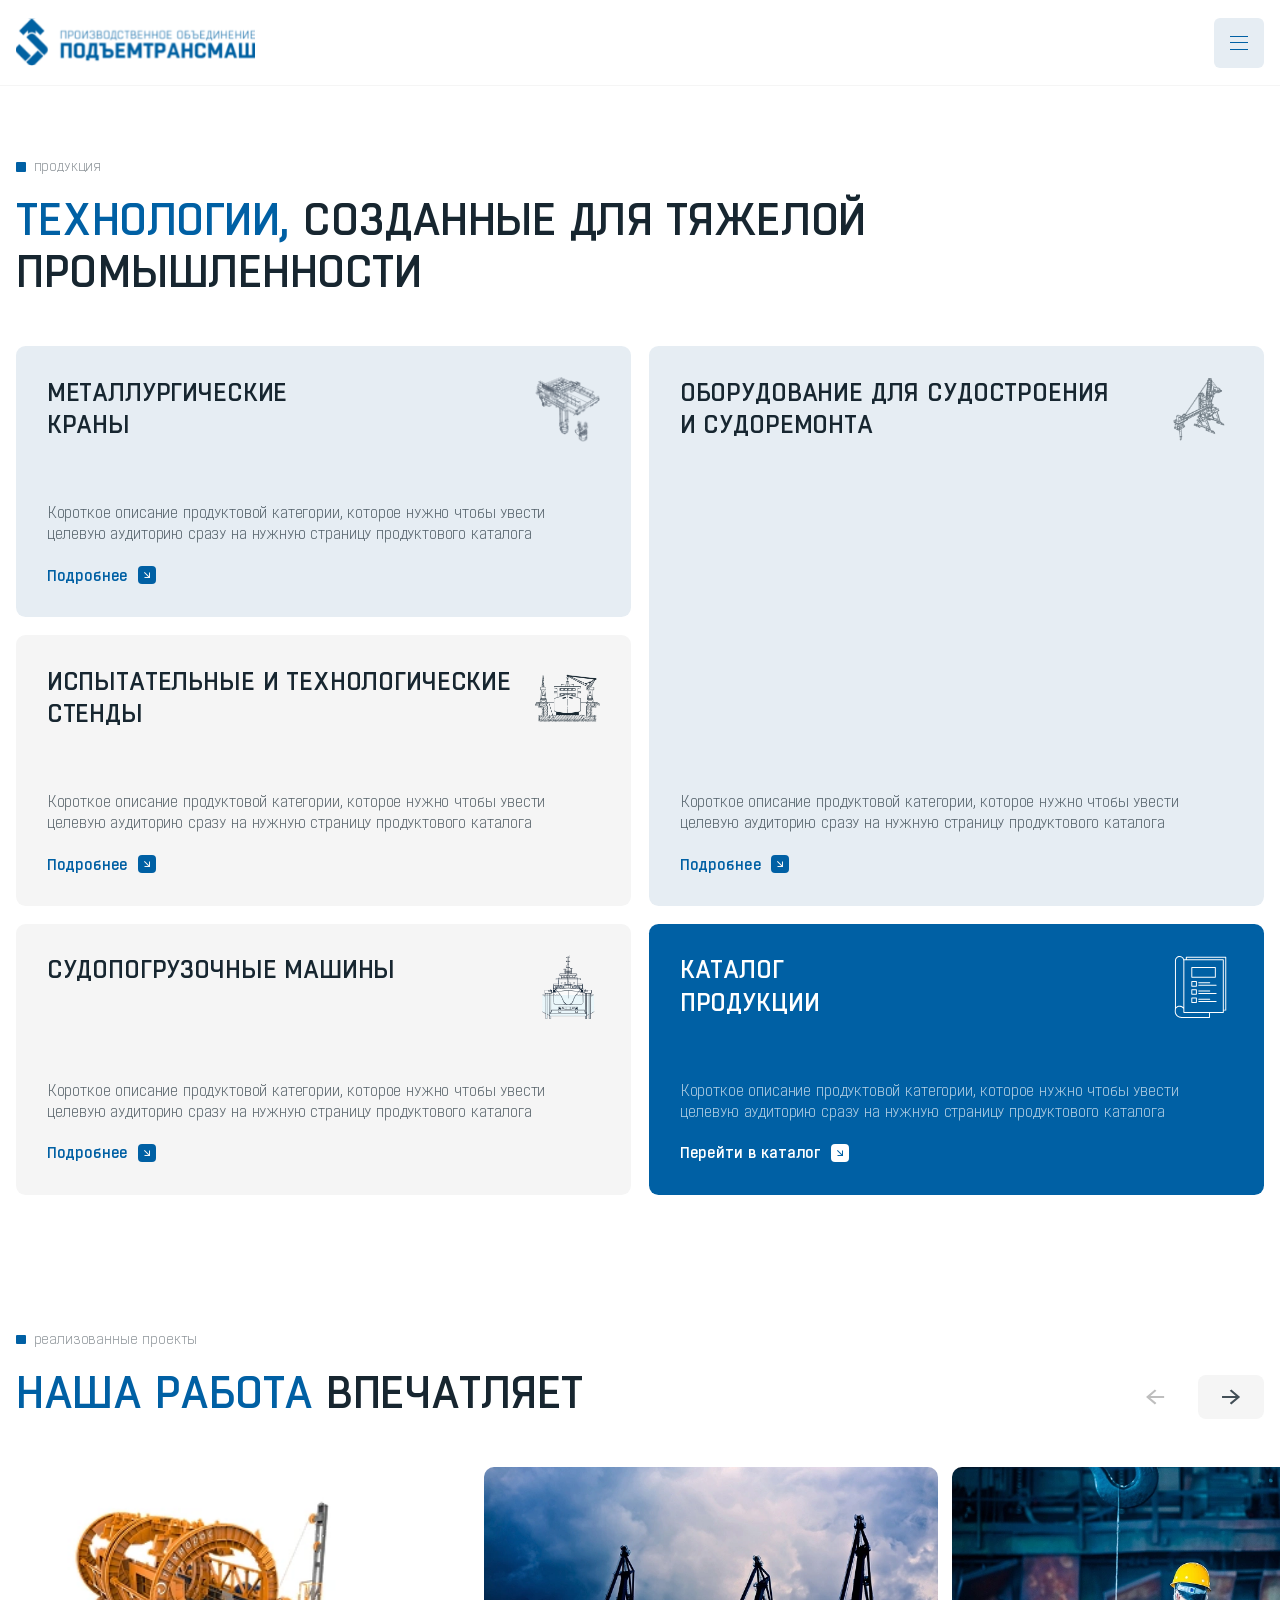
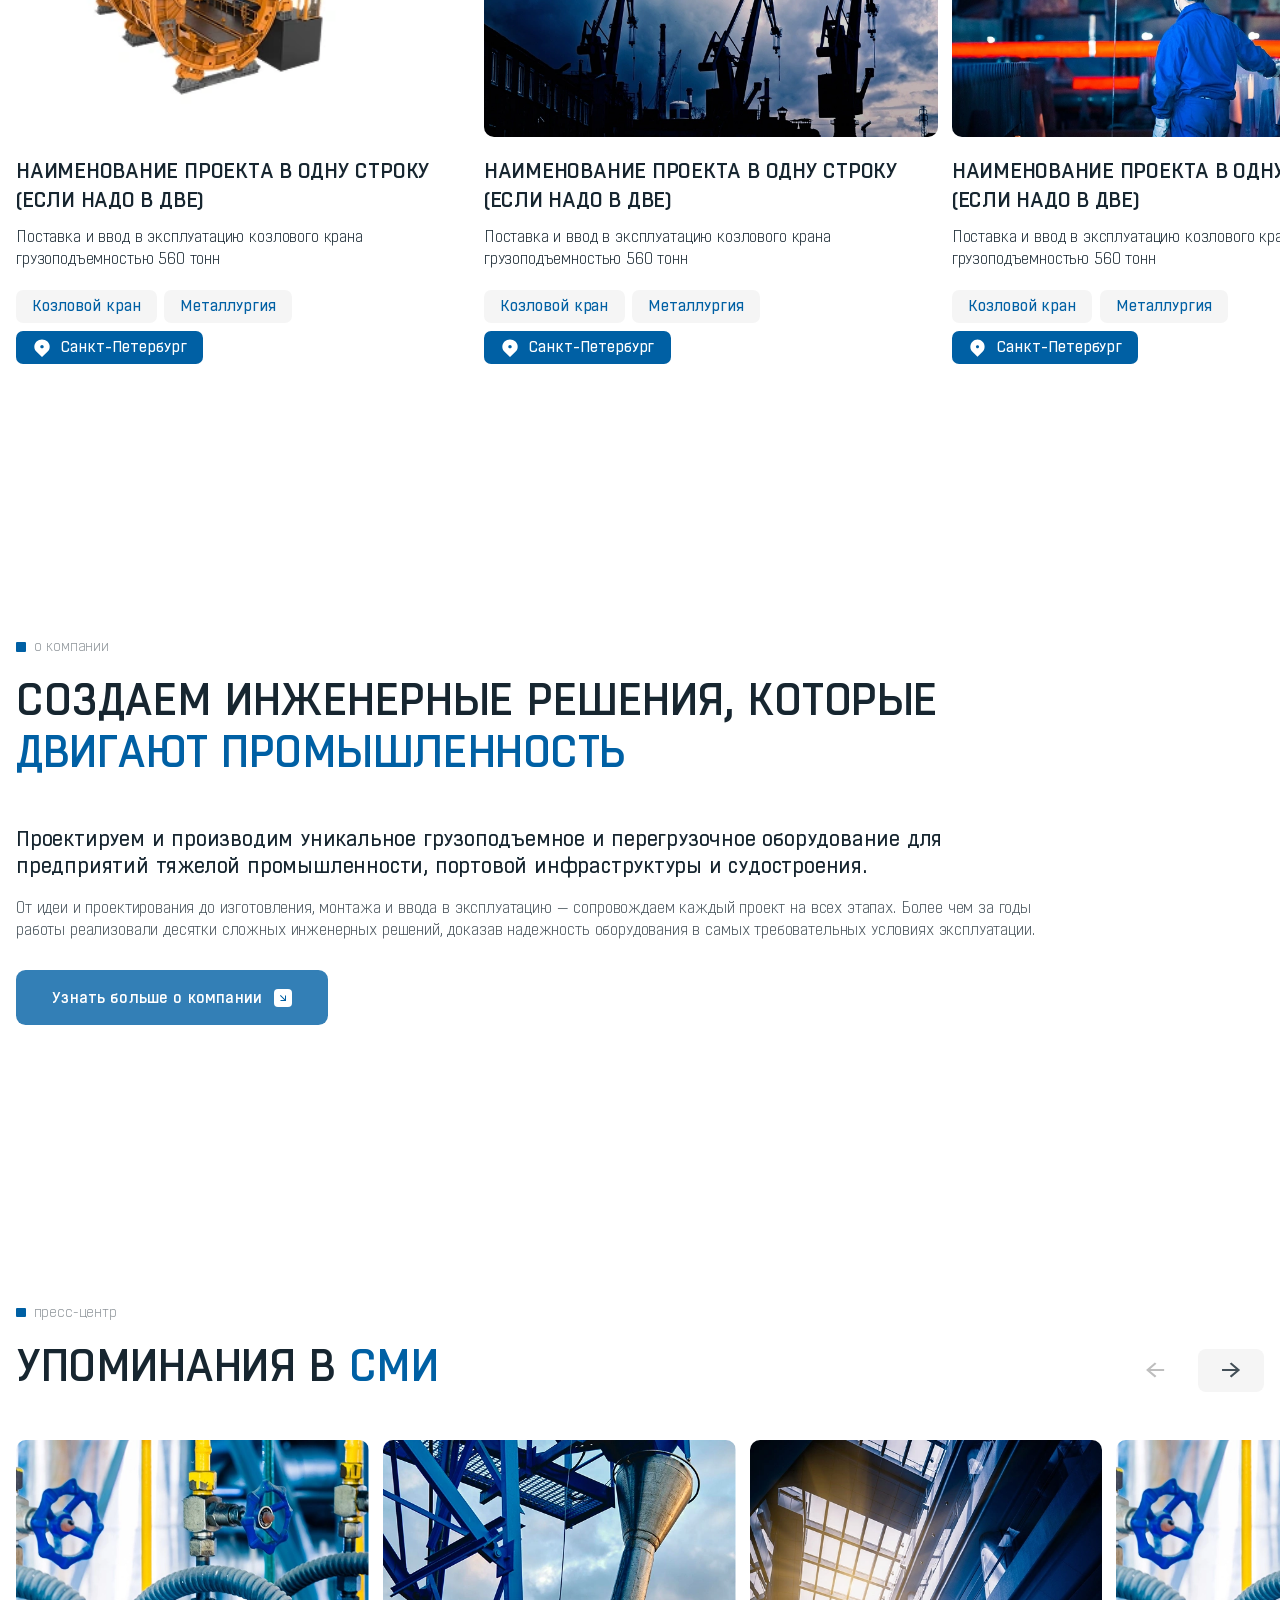
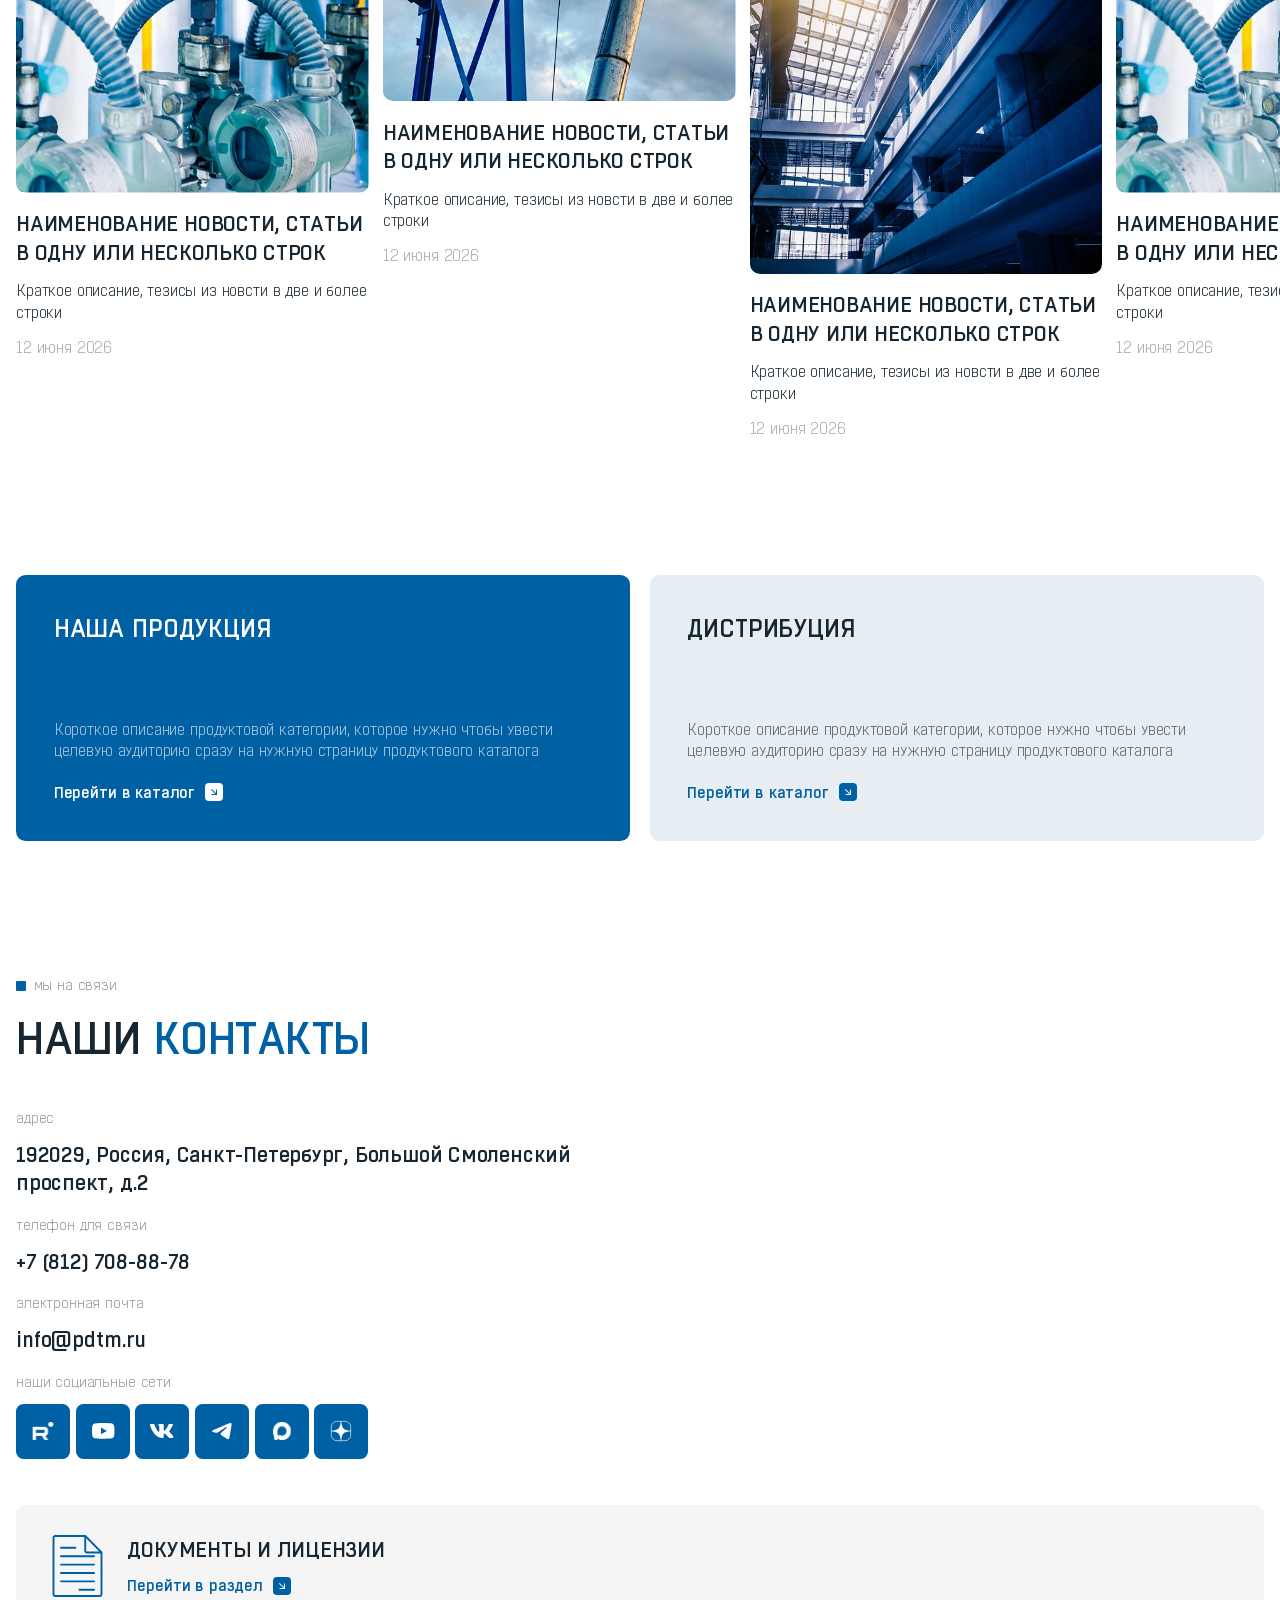
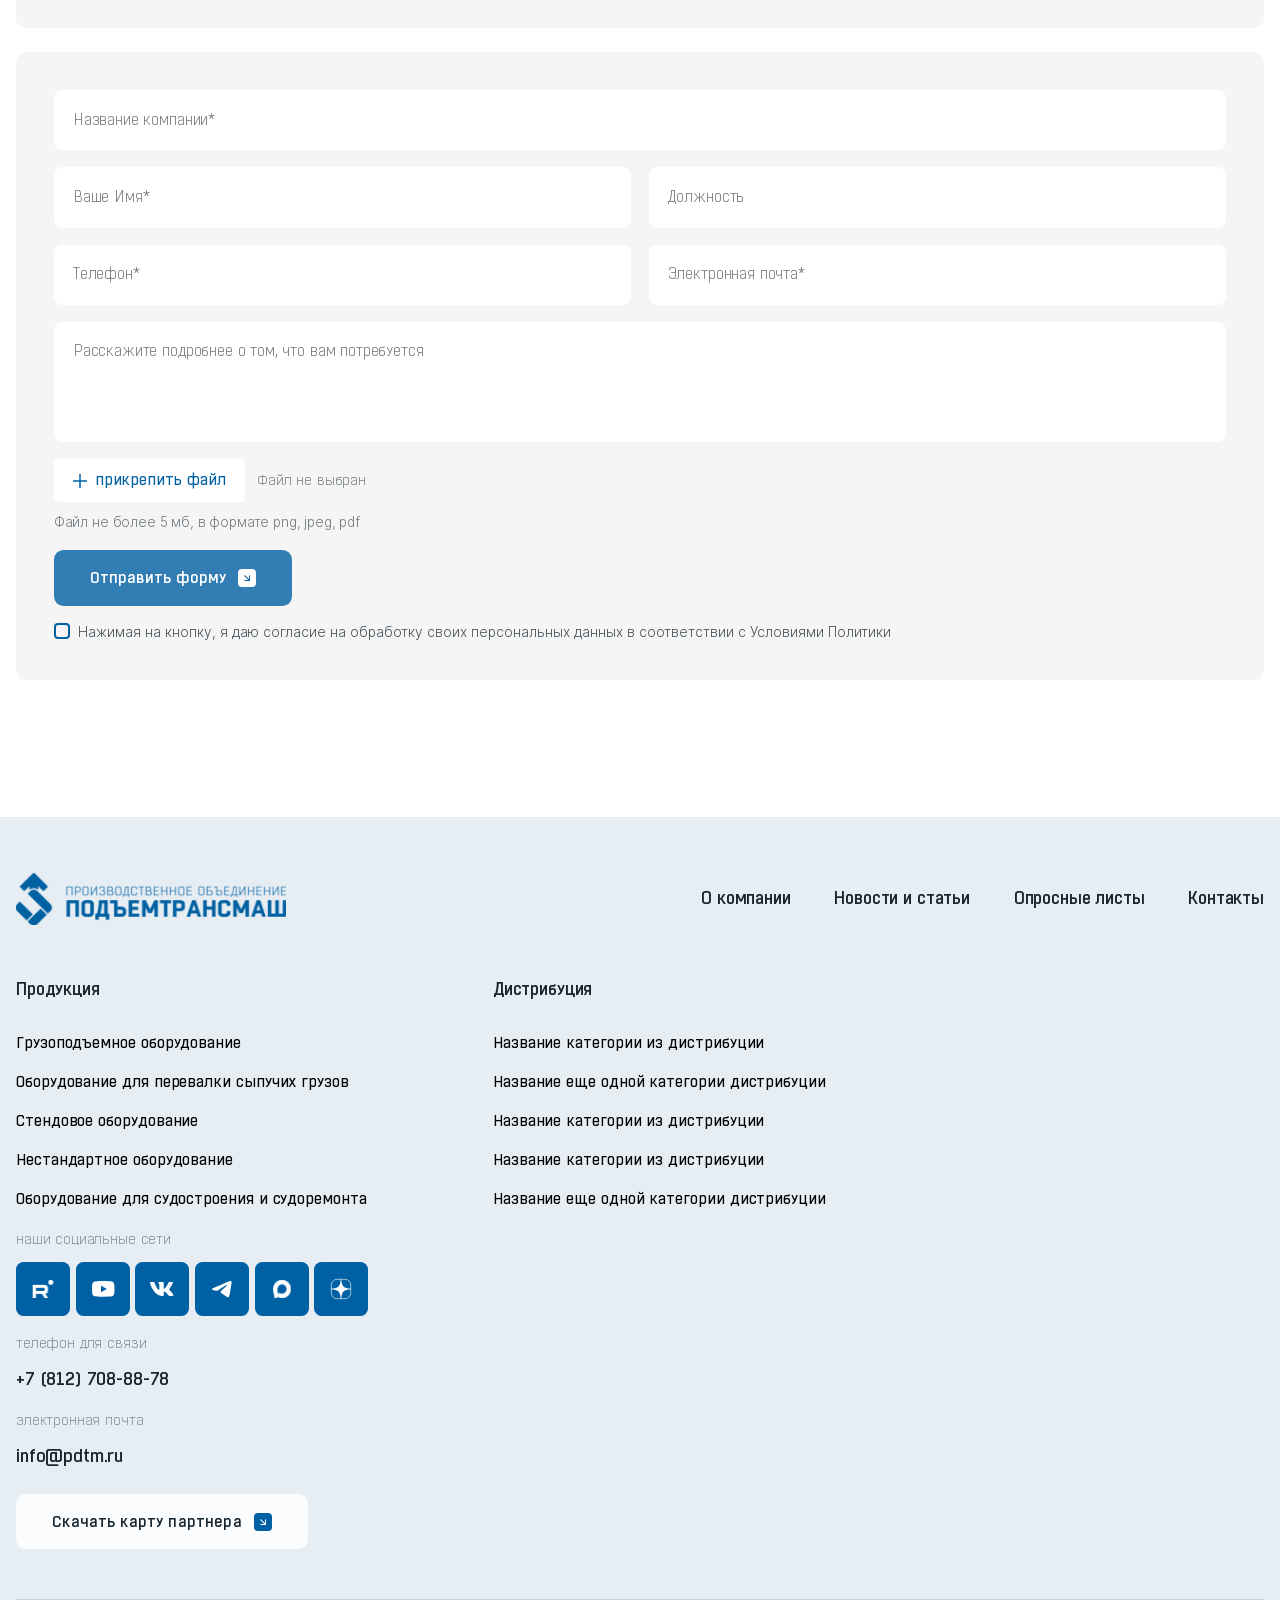
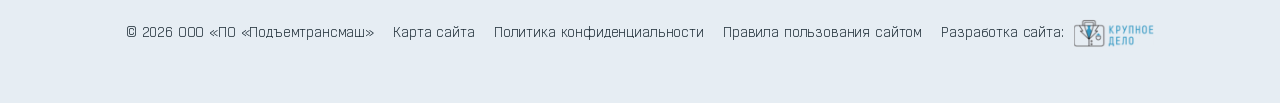
==== commit b1deeab3: "feat: add product-item page" ====
--- a/index.html
+++ b/index.html
@@ -540,7 +540,7 @@
             </section>
 
             <!-- Наши контакты -->
-            <section class="section">
+            <section class="section" id="contacts">
                 <div class="container">
                     <div class="grid-2">
                         <div class="contacts">
--- a/css/styles.css
+++ b/css/styles.css
@@ -1 +1 @@
-@media screen and (min-width: 1024px){.custom-select .choices[data-type*=select-one] .choices__inner:hover{border-color:var(--accent);color:var(--accent)}.custom-select .choices[data-type*=select-one]:hover::after{background-image:url("data:image/svg+xml;charset=UTF-8,%3csvg width='14' height='14' viewBox='0 0 14 14' fill='none' xmlns='http://www.w3.org/2000/svg'%3e%3cpath d='M6.99994 7.68324L9.88732 4.7959L10.7123 5.62085L6.99994 9.33319L3.28766 5.62085L4.11261 4.7959L6.99994 7.68324Z' fill='%230060A4' /%3e%3c/svg%3e")}.show-select .choices[data-type*=select-one] .choices__inner:hover{background-color:var(--background-1);border-color:rgba(0,0,0,0);color:var(--primary)}.base-button:hover i::after{-webkit-transform:translate(-50%, -50%) rotate(-45deg);transform:translate(-50%, -50%) rotate(-45deg)}.blue-button:hover{background-color:var(--accent)}.white-button:hover{background-color:var(--base-white)}.link:hover i::after{-webkit-transform:translate(-50%, -50%) rotate(-45deg);transform:translate(-50%, -50%) rotate(-45deg)}.hover-plask:not(.blue-hover-plask):hover{background:var(--base-white);color:var(--accent)}.hover-plask:not(.blue-hover-plask):hover i{background:var(--accent)}.hover-plask:not(.blue-hover-plask):hover i::after{background-image:url("data:image/svg+xml;charset=UTF-8,%3csvg width='12' height='12' viewBox='0 0 12 12' fill='none' xmlns='http://www.w3.org/2000/svg'%3e%3cpath d='M7.29472 8.0016L2.99142 3.69832L3.69853 2.99121L8.00182 7.2945V3.50162H9.00182V9.0016H3.50183V8.0016H7.29472Z' fill='%23F5F5F5' /%3e%3c/svg%3e")}.hover-plask.blue-hover-plask:hover{background-color:var(--accent)}.hover-plask:hover i::after{-webkit-transform:translate(-50%, -50%) rotate(-45deg);transform:translate(-50%, -50%) rotate(-45deg)}.product-slide:hover .hover-plask{opacity:1}.product-slide:hover .product-slide__image-back{opacity:1}.product:hover .hover-plask{opacity:1}.slider-button:hover{background:var(--background-4)}.slider-button:hover.slider-button--prev::after{background-image:url("data:image/svg+xml;charset=UTF-8,%3csvg width='28' height='24' viewBox='0 0 28 24' fill='none' xmlns='http://www.w3.org/2000/svg'%3e%3cpath d='M9.13313 13.0001L15.3911 18.3641L13.7412 19.7783L4.66666 12.0001L13.7412 4.222L15.3911 5.6362L9.13313 11.0001L23.3333 11.0001V13.0001L9.13313 13.0001Z' fill='%230060A4' /%3e%3c/svg%3e")}.slider-button:hover.slider-button--next::after{background-image:url("data:image/svg+xml;charset=UTF-8,%3csvg width='28' height='24' viewBox='0 0 28 24' fill='none' xmlns='http://www.w3.org/2000/svg'%3e%3cpath d='M18.8669 10.9999L12.6089 5.63589L14.2588 4.22168L23.3333 11.9999L14.2588 19.778L12.6089 18.3638L18.8669 12.9999H4.66666V10.9999H18.8669Z' fill='%230060A4' /%3e%3c/svg%3e")}.news-slide__content-title:hover{color:var(--accent)}.contacts-info a:hover{color:var(--accent)}.contacts-info__socials a:hover{background-color:var(--opacity-accent)}.block:not(.block-lg):hover,.block:has(.block-header__icon-black):hover{background-color:var(--accent);color:var(--base-white)}.block:not(.block-lg):hover .block-body__text,.block:has(.block-header__icon-black):hover .block-body__text{color:var(--opacity-white-70)}.block:not(.block-lg):hover .block-body__link,.block:has(.block-header__icon-black):hover .block-body__link{color:var(--base-white)}.block:not(.block-lg):hover .block-body__link i,.block:has(.block-header__icon-black):hover .block-body__link i{background-color:var(--base-white)}.block:not(.block-lg):hover .block-body__link i:after,.block:has(.block-header__icon-black):hover .block-body__link i:after{background-image:url("data:image/svg+xml;charset=UTF-8,%3csvg width='12' height='12' viewBox='0 0 12 12' fill='none' xmlns='http://www.w3.org/2000/svg'%3e%3cpath d='M7.29475 8.0016L2.99146 3.69832L3.69856 2.99121L8.00185 7.2945V3.50162H9.00185V9.0016H3.50187V8.0016H7.29475Z' fill='%230060A4' /%3e%3c/svg%3e")}.block:not(.block-lg):hover .block-header__icon-black,.block:has(.block-header__icon-black):hover .block-header__icon-black{opacity:0}.block:not(.block-lg):hover .block-header__icon-white,.block:has(.block-header__icon-black):hover .block-header__icon-white{opacity:1}.form-checkbox label:hover{color:var(--primary)}.form-checkbox label a:hover{color:var(--accent)}.form-file__btn:hover button{background-color:var(--accent);color:var(--base-white)}.form-file__btn:hover button::before{background-image:url("data:image/svg+xml;charset=UTF-8,%3csvg width='14' height='14' viewBox='0 0 14 14' fill='none' xmlns='http://www.w3.org/2000/svg'%3e%3cpath d='M7 0V14' stroke='white' stroke-width='1.5' /%3e%3cpath d='M0 7L14 7' stroke='white' stroke-width='1.5' /%3e%3c/svg%3e")}.breadcrumbs-list a:hover{color:var(--accent)}.document:hover{background-color:var(--accent);color:var(--base-white)}.document:hover .document-icon img{-webkit-filter:brightness(0) invert(1);filter:brightness(0) invert(1)}.gslide-custom-close:hover{background-color:var(--background-1)}.certificate:hover{background-color:var(--accent)}.certificate:hover .certificate-content__title{color:var(--base-white)}.certificate:hover .certificate-content__text{color:var(--opacity-white-70)}.tabs-item:hover{background-color:var(--background-2)}.option-dropdown__body label:hover{color:var(--accent)}.option-dropdown__body label:hover::before{border-color:var(--accent)}.option-select:hover{background-color:var(--background-2)}.option-select:hover::after{background-image:url("data:image/svg+xml;charset=UTF-8,%3csvg width='22' height='22' viewBox='0 0 22 22' fill='none' xmlns='http://www.w3.org/2000/svg'%3e%3cpath d='M10.9998 12.0739L15.5372 7.53662L16.8335 8.83298L10.9998 14.6667L5.16626 8.83298L6.46262 7.53662L10.9998 12.0739Z' fill='%230060A4' /%3e%3c/svg%3e")}.pagination-link:not([disabled]):hover{background-color:var(--background-4);color:var(--accent)}.pagination-link:not([disabled]):hover.pagination-link--prev:before{background-image:url("data:image/svg+xml;charset=UTF-8,%3csvg width='28' height='24' viewBox='0 0 28 24' fill='none' xmlns='http://www.w3.org/2000/svg'%3e%3cpath d='M9.1333 12.9999L15.3913 18.3639L13.7414 19.7781L4.66683 11.9999L13.7414 4.22176L15.3913 5.63596L9.1333 10.9999L23.3335 10.9999V12.9999L9.1333 12.9999Z' fill='%230060A4' /%3e%3c/svg%3e")}.pagination-link:not([disabled]):hover.pagination-link--next:before{background-image:url("data:image/svg+xml;charset=UTF-8,%3csvg width='28' height='24' viewBox='0 0 28 24' fill='none' xmlns='http://www.w3.org/2000/svg'%3e%3cpath d='M18.8667 10.9999L12.6087 5.63589L14.2586 4.22168L23.3332 11.9999L14.2586 19.778L12.6087 18.3638L18.8667 12.9999H4.6665V10.9999H18.8667Z' fill='%230060A4' /%3e%3c/svg%3e")}}@media screen and (max-width: 1023px){.product-slide:active .product-slide__info-title{color:var(--accent)}.product-title:active{color:var(--accent)}}body,html{font-family:var(--font-family);font-weight:300;font-size:calc(14px + 2*(min(100vw,1561px) - 360px)/1201);line-height:138%;letter-spacing:-0.01em;background-color:var(--base-white);color:var(--primary);overflow-x:hidden}body.no-scroll,html.no-scroll{overflow:hidden;height:100vh}.container{max-width:1593px;margin-left:auto;margin-right:auto;padding-left:16px;padding-right:16px}.visually-hidden{position:absolute;width:1px;height:1px;margin:-1px;border:0;padding:0;clip:rect(0 0 0 0);clip-path:inset(100%);overflow:hidden;white-space:nowrap}.base-button{backdrop-filter:blur(4px);padding-top:calc(14px + 4*(min(100vw,1561px) - 360px)/1201);padding-bottom:calc(14px + 4*(min(100vw,1561px) - 360px)/1201);padding-left:calc(24px + 16*(min(100vw,1561px) - 360px)/1201);padding-right:calc(24px + 16*(min(100vw,1561px) - 360px)/1201);font-weight:500;letter-spacing:.01rem;border-radius:calc(8px + 2*(min(100vw,1561px) - 360px)/1201);max-width:-webkit-max-content;max-width:-moz-max-content;max-width:max-content;display:-webkit-box;display:-ms-flexbox;display:flex;-webkit-box-align:center;-ms-flex-align:center;align-items:center;-webkit-box-pack:center;-ms-flex-pack:center;justify-content:center;gap:12px;white-space:nowrap;-webkit-transition:background-color .15s ease;transition:background-color .15s ease}.base-button i{position:relative;display:inline-block;width:18px;height:18px;border-radius:4px;padding:3px;-ms-flex-negative:0;flex-shrink:0}.base-button i:after{content:"";position:absolute;top:50%;left:50%;-webkit-transform:translate(-50%, -50%);transform:translate(-50%, -50%);width:12px;height:12px;background-size:cover;background-position:center;background-repeat:no-repeat;-webkit-transform-origin:center;transform-origin:center;-webkit-transition:-webkit-transform .3s ease;transition:-webkit-transform .3s ease;transition:transform .3s ease;transition:transform .3s ease, -webkit-transform .3s ease}.base-button:active i::after{-webkit-transform:translate(-50%, -50%) rotate(-45deg);transform:translate(-50%, -50%) rotate(-45deg)}.blue-button{background:var(--opacity-accent);color:var(--base-white)}.blue-button i{background-color:var(--base-white)}.blue-button i::after{background-image:url("data:image/svg+xml;charset=UTF-8,%3csvg width='12' height='12' viewBox='0 0 12 12' fill='none' xmlns='http://www.w3.org/2000/svg'%3e%3cpath d='M7.29475 8.00166L2.99146 3.69838L3.69856 2.99127L8.00185 7.29456V3.50168H9.00185V9.00166H3.50187V8.00166H7.29475Z' fill='%230060A4' /%3e%3c/svg%3e")}.blue-button:active{background-color:var(--accent)}.white-button{background:var(--opacity-white-80);color:var(--primary)}.white-button i{background-color:var(--accent)}.white-button i::after{background-image:url("data:image/svg+xml;charset=UTF-8,%3csvg width='12' height='12' viewBox='0 0 12 12' fill='none' xmlns='http://www.w3.org/2000/svg'%3e%3cpath d='M7.29475 8.0016L2.99146 3.69832L3.69856 2.99121L8.00185 7.2945V3.50162H9.00185V9.0016H3.50187V8.0016H7.29475Z' fill='white' /%3e%3c/svg%3e")}.white-button:active{background-color:var(--base-white)}.main{padding-top:calc(82px + 2*(min(100vw,1561px) - 360px)/1201)}.section{padding-top:calc(33px + 45*(min(100vw,1561px) - 360px)/1201);padding-bottom:calc(33px + 45*(min(100vw,1561px) - 360px)/1201)}.section.section-top{padding-top:calc(33px + 116*(min(100vw,1561px) - 360px)/1201)}.breadcrumbs+.section{padding-top:0}.section-background{background-position:center;background-size:cover;background-repeat:no-repeat;margin-top:calc(35px + 47*(min(100vw,1561px) - 360px)/1201);margin-bottom:calc(35px + 47*(min(100vw,1561px) - 360px)/1201);padding-top:calc(67px + 88*(min(100vw,1561px) - 360px)/1201);padding-bottom:calc(70px + 90*(min(100vw,1561px) - 360px)/1201)}.subtitle{display:-webkit-box;display:-ms-flexbox;display:flex;-webkit-box-align:center;-ms-flex-align:center;align-items:center;max-height:-webkit-max-content;max-height:-moz-max-content;max-height:max-content;font-size:calc(13px + 1*(min(100vw,1561px) - 360px)/1201);line-height:143%;color:var(--opacity-primary-50)}.subtitle::before{content:"";display:inline-block;width:calc(8px + 2*(min(100vw,1561px) - 360px)/1201);height:calc(8px + 2*(min(100vw,1561px) - 360px)/1201);margin-right:8px;border-radius:1px;background-color:var(--accent)}h1,.title-1{font-weight:500;font-size:calc(42px + 28*(min(100vw,1561px) - 360px)/1201);line-height:109%;text-transform:uppercase;letter-spacing:-0.03rem}h2,.title-2{font-weight:500;font-size:calc(32px + 16*(min(100vw,1561px) - 360px)/1201);line-height:117%;text-transform:uppercase;letter-spacing:-0.03rem}h2 strong,.title-2 strong{color:var(--accent)}h3,.title-3{font-weight:500;font-size:calc(20px + 6*(min(100vw,1561px) - 360px)/1201);line-height:131%;text-transform:uppercase}h4,.title-4{font-weight:500;font-size:calc(17px + 5*(min(100vw,1561px) - 360px)/1201);line-height:136%;text-transform:uppercase;letter-spacing:-0.015rem}.page-title{margin-bottom:calc(30px + 30*(min(100vw,1561px) - 360px)/1201);max-width:910px}.title-grid{display:grid;grid-template-columns:auto 1033px;gap:11px}.title-grid .subtitle{padding-top:calc(0px + 8*(min(100vw,1561px) - 360px)/1201);padding-bottom:calc(0px + 8*(min(100vw,1561px) - 360px)/1201)}.title-container{margin-bottom:calc(30px + 24*(min(100vw,1561px) - 360px)/1201)}.title-row{display:-webkit-box;display:-ms-flexbox;display:flex;-webkit-box-align:end;-ms-flex-align:end;align-items:flex-end;-webkit-box-pack:justify;-ms-flex-pack:justify;justify-content:space-between;gap:calc(16px + 4*(min(100vw,1561px) - 360px)/1201)}.title-column{display:-webkit-box;display:-ms-flexbox;display:flex;-webkit-box-orient:vertical;-webkit-box-direction:normal;-ms-flex-direction:column;flex-direction:column;gap:calc(16px + 2*(min(100vw,1561px) - 360px)/1201)}.link{font-weight:500;color:var(--accent);display:-webkit-box;display:-ms-flexbox;display:flex;-webkit-box-align:center;-ms-flex-align:center;align-items:center;gap:10px}.link i{display:inline-block;border-radius:4px;padding:3px;width:18px;height:18px;background:var(--accent);position:relative}.link i::after{content:"";position:absolute;top:50%;left:50%;-webkit-transform:translate(-50%, -50%);transform:translate(-50%, -50%);-webkit-transform-origin:center;transform-origin:center;background-size:cover;background-position:center;background-repeat:no-repeat;background-image:url("data:image/svg+xml;charset=UTF-8,%3csvg width='12' height='12' viewBox='0 0 12 12' fill='none' xmlns='http://www.w3.org/2000/svg'%3e%3cpath d='M7.29472 8.0016L2.99142 3.69832L3.69853 2.99121L8.00182 7.2945V3.50162H9.00182V9.0016H3.50183V8.0016H7.29472Z' fill='%23F5F5F5' /%3e%3c/svg%3e");width:12px;height:12px;-webkit-transition:-webkit-transform .3s ease;transition:-webkit-transform .3s ease;transition:transform .3s ease;transition:transform .3s ease, -webkit-transform .3s ease}.link:active i::after{-webkit-transform:translate(-50%, -50%) rotate(-45deg);transform:translate(-50%, -50%) rotate(-45deg)}.slider .swiper-slide{max-width:-webkit-max-content !important;max-width:-moz-max-content !important;max-width:max-content !important;height:auto}.slider-visible{overflow:visible}.slider-buttons{display:-webkit-box;display:-ms-flexbox;display:flex;-webkit-box-align:center;-ms-flex-align:center;align-items:center;gap:10px}.slider-button{position:relative;border-radius:8px;width:calc(40px + 34*(min(100vw,1561px) - 360px)/1201);height:calc(40px + 4*(min(100vw,1561px) - 360px)/1201);display:-webkit-box;display:-ms-flexbox;display:flex;-webkit-box-align:center;-ms-flex-align:center;align-items:center;-webkit-box-pack:center;-ms-flex-pack:center;justify-content:center;background:var(--background-1);-webkit-transition:background-color .15s ease;transition:background-color .15s ease}.slider-button::after{content:"";position:absolute;top:50%;left:50%;-webkit-transform:translate(-50%, -50%);transform:translate(-50%, -50%);background-position:center;background-size:cover;background-repeat:no-repeat;width:calc(23px + 5*(min(100vw,1561px) - 360px)/1201);height:calc(20px + 4*(min(100vw,1561px) - 360px)/1201);-webkit-transition:background-image .15s ease;transition:background-image .15s ease}.slider-button.slider-button--prev::after{background-image:url("data:image/svg+xml;charset=UTF-8,%3csvg width='28' height='24' viewBox='0 0 28 24' fill='none' xmlns='http://www.w3.org/2000/svg'%3e%3cg opacity='0.8'%3e%3cpath d='M9.13313 13.0001L15.3911 18.3641L13.7412 19.7783L4.66666 12.0001L13.7412 4.222L15.3911 5.6362L9.13313 11.0001L23.3333 11.0001V13.0001L9.13313 13.0001Z' fill='%23172630' /%3e%3c/g%3e%3c/svg%3e")}.slider-button.slider-button--next::after{background-image:url("data:image/svg+xml;charset=UTF-8,%3csvg width='28' height='24' viewBox='0 0 28 24' fill='none' xmlns='http://www.w3.org/2000/svg'%3e%3cg opacity='0.8'%3e%3cpath d='M18.8669 10.9999L12.6089 5.63589L14.2588 4.22168L23.3333 11.9999L14.2588 19.778L12.6089 18.3638L18.8669 12.9999H4.66666V10.9999H18.8669Z' fill='%23172630' /%3e%3c/g%3e%3c/svg%3e")}.slider-button.swiper-button-disabled{background-color:var(--base-white)}.slider-button.swiper-button-disabled.slider-button--prev::after{background-image:url("data:image/svg+xml;charset=UTF-8,%3csvg width='28' height='24' viewBox='0 0 28 24' fill='none' xmlns='http://www.w3.org/2000/svg'%3e%3cpath d='M9.13313 13.0001L15.3911 18.3641L13.7412 19.7783L4.66666 12.0001L13.7412 4.222L15.3911 5.6362L9.13313 11.0001L23.3333 11.0001V13.0001L9.13313 13.0001Z' fill='%23BEBEBE' /%3e%3c/svg%3e")}.slider-button.swiper-button-disabled.slider-button--next::after{background-image:url("data:image/svg+xml;charset=UTF-8,%3csvg width='28' height='24' viewBox='0 0 28 24' fill='none' xmlns='http://www.w3.org/2000/svg'%3e%3cpath d='M18.8669 10.9999L12.6089 5.63589L14.2588 4.22168L23.3333 11.9999L14.2588 19.778L12.6089 18.3638L18.8669 12.9999H4.66666V10.9999H18.8669Z' fill='%23BEBEBE' /%3e%3c/svg%3e")}.slider-button:not(.swiper-button-disabled):active{background:var(--accent)}.slider-button:not(.swiper-button-disabled):active.slider-button--prev::after{background-image:url("data:image/svg+xml;charset=UTF-8,%3csvg width='28' height='24' viewBox='0 0 28 24' fill='none' xmlns='http://www.w3.org/2000/svg'%3e%3cpath d='M9.13313 13.0001L15.3911 18.3641L13.7412 19.7783L4.66666 12.0001L13.7412 4.222L15.3911 5.6362L9.13313 11.0001L23.3333 11.0001V13.0001L9.13313 13.0001Z' fill='white' /%3e%3c/svg%3e")}.slider-button:not(.swiper-button-disabled):active.slider-button--next::after{background-image:url("data:image/svg+xml;charset=UTF-8,%3csvg width='28' height='24' viewBox='0 0 28 24' fill='none' xmlns='http://www.w3.org/2000/svg'%3e%3cpath d='M18.8669 10.9999L12.6089 5.63589L14.2588 4.22168L23.3333 11.9999L14.2588 19.778L12.6089 18.3638L18.8669 12.9999H4.66666V10.9999H18.8669Z' fill='white' /%3e%3c/svg%3e")}.slider-button.swiper-button-lock{display:none}.content-small{max-width:1034px}.content-large{max-width:1165px}.content-text{display:-webkit-box;display:-ms-flexbox;display:flex;-webkit-box-orient:vertical;-webkit-box-direction:normal;-ms-flex-direction:column;flex-direction:column;gap:calc(16px + 4*(min(100vw,1561px) - 360px)/1201);color:var(--opacity-primary-80)}.content-text strong{font-weight:400;font-size:calc(17px + 5*(min(100vw,1561px) - 360px)/1201);line-height:127%;letter-spacing:-0.013rem;color:var(--primary)}.content-text__link{margin-top:calc(8px + 2*(min(100vw,1561px) - 360px)/1201)}.content-grid{display:grid;grid-template-columns:auto 1033px;gap:11px}.content{color:var(--opacity-primary-80)}.content p+p{padding-top:11.5px}.grid-2{display:grid;grid-template-columns:repeat(2, 1fr);gap:calc(40px + -20*(min(100vw,1561px) - 360px)/1201)}.custom-grid{gap:calc(12px + 8*(min(100vw,1561px) - 360px)/1201)}.hover-plask{position:absolute;bottom:calc(16px + 4*(min(100vw,1561px) - 360px)/1201);right:calc(16px + 4*(min(100vw,1561px) - 360px)/1201);padding:calc(12px + 6*(min(100vw,1561px) - 360px)/1201);font-weight:500;min-width:calc(200px + 48*(min(100vw,1561px) - 360px)/1201);backdrop-filter:blur(4px);background:var(--opacity-white-20);display:-webkit-box;display:-ms-flexbox;display:flex;-webkit-box-align:center;-ms-flex-align:center;align-items:center;-webkit-box-pack:center;-ms-flex-pack:center;justify-content:center;gap:calc(10px + 2*(min(100vw,1561px) - 360px)/1201);border-radius:calc(8px + 2*(min(100vw,1561px) - 360px)/1201);color:var(--base-white);opacity:0;-webkit-transition:color .15s ease,background-color .15s ease,opacity .15s ease;transition:color .15s ease,background-color .15s ease,opacity .15s ease}.hover-plask i{position:relative;display:inline-block;width:18px;height:18px;border-radius:4px;padding:3px;-ms-flex-negative:0;flex-shrink:0;background-color:var(--base-white);-webkit-transition:background-color .15s ease;transition:background-color .15s ease}.hover-plask i:after{content:"";position:absolute;top:50%;left:50%;-webkit-transform:translate(-50%, -50%);transform:translate(-50%, -50%);width:12px;height:12px;background-size:cover;background-position:center;background-repeat:no-repeat;-webkit-transform-origin:center;transform-origin:center;background-image:url("data:image/svg+xml;charset=UTF-8,%3csvg width='12' height='12' viewBox='0 0 12 12' fill='none' xmlns='http://www.w3.org/2000/svg'%3e%3cpath d='M7.29475 8.0016L2.99146 3.69832L3.69856 2.99121L8.00185 7.2945V3.50162H9.00185V9.0016H3.50187V8.0016H7.29475Z' fill='%230060A4' /%3e%3c/svg%3e");-webkit-transition:-webkit-transform .3s ease;transition:-webkit-transform .3s ease;transition:transform .3s ease;transition:transform .3s ease, -webkit-transform .3s ease}.hover-plask:not(.blue-hover-plask):active{background:var(--base-white);color:var(--accent)}.hover-plask:not(.blue-hover-plask):active i{background:var(--accent)}.hover-plask:not(.blue-hover-plask):active i::after{background-image:url("data:image/svg+xml;charset=UTF-8,%3csvg width='12' height='12' viewBox='0 0 12 12' fill='none' xmlns='http://www.w3.org/2000/svg'%3e%3cpath d='M7.29472 8.0016L2.99142 3.69832L3.69853 2.99121L8.00182 7.2945V3.50162H9.00182V9.0016H3.50183V8.0016H7.29472Z' fill='%23F5F5F5' /%3e%3c/svg%3e")}.hover-plask.blue-hover-plask:active{background-color:var(--accent)}.hover-plask:active i::after{-webkit-transform:translate(-50%, -50%) rotate(-45deg);transform:translate(-50%, -50%) rotate(-45deg)}.hover-plask.blue-hover-plask{background-color:var(--opacity-accent)}.tags{display:-webkit-box;display:-ms-flexbox;display:flex;-webkit-box-align:center;-ms-flex-align:center;align-items:center;-ms-flex-wrap:wrap;flex-wrap:wrap;gap:calc(6px + 2*(min(100vw,1561px) - 360px)/1201);margin-top:auto}.tags li{font-weight:400;font-size:calc(14px + 2*(min(100vw,1561px) - 360px)/1201);line-height:138%;letter-spacing:-0.003rem;color:var(--accent);padding-top:6px;padding-bottom:6px;padding-left:calc(10px + 8*(min(100vw,1561px) - 360px)/1201);padding-right:calc(10px + 8*(min(100vw,1561px) - 360px)/1201);border-radius:calc(4px + 4*(min(100vw,1561px) - 360px)/1201);background:var(--background-1)}.tags li:has(address){color:var(--base-white);background-color:var(--accent)}.tags li address{display:-webkit-box;display:-ms-flexbox;display:flex;-webkit-box-align:center;-ms-flex-align:center;align-items:center;gap:calc(10px + -0.5*(min(100vw,1561px) - 360px)/1201)}.tags li address::before{content:"";background-image:url("data:image/svg+xml;charset=UTF-8,%3csvg width='20' height='20' viewBox='0 0 20 20' fill='none' xmlns='http://www.w3.org/2000/svg'%3e%3cpath d='M15.3033 14.4701L10 19.7733L4.6967 14.4701C1.76777 11.5411 1.76777 6.79238 4.6967 3.86345C7.62563 0.934515 12.3743 0.934515 15.3033 3.86345C18.2322 6.79238 18.2322 11.5411 15.3033 14.4701ZM10 10.8334C10.9205 10.8334 11.6667 10.0872 11.6667 9.16675C11.6667 8.24627 10.9205 7.50008 10 7.50008C9.0795 7.50008 8.33333 8.24627 8.33333 9.16675C8.33333 10.0872 9.0795 10.8334 10 10.8334Z' fill='white' /%3e%3c/svg%3e");background-position:center;background-size:cover;background-repeat:no-repeat;width:calc(18px + 2*(min(100vw,1561px) - 360px)/1201);height:calc(18px + 2*(min(100vw,1561px) - 360px)/1201);display:inline-block}.row{display:-webkit-box;display:-ms-flexbox;display:flex;-webkit-box-align:center;-ms-flex-align:center;align-items:center;-webkit-box-pack:justify;-ms-flex-pack:justify;justify-content:space-between;gap:calc(12px + 8*(min(100vw,1561px) - 360px)/1201);margin-top:calc(24px + 16*(min(100vw,1561px) - 360px)/1201)}.hidden-scroll{overflow:auto;scrollbar-width:none !important;-ms-overflow-style:none !important}.hidden-scroll::-webkit-scrollbar{width:0 !important;height:0 !important;background:rgba(0,0,0,0) !important;display:none !important}.hidden-scroll::-webkit-scrollbar-thumb{background:rgba(0,0,0,0) !important}.hidden-scroll::-webkit-scrollbar-track{background:rgba(0,0,0,0) !important}.hidden-scroll::-webkit-scrollbar-corner{background:rgba(0,0,0,0) !important}.hidden-scroll::-webkit-scrollbar-button{display:none !important}.custom-select .choices__list.choices__list--single{padding:0}.custom-select .choices[data-type*=select-one] .choices__inner{padding-top:calc(11px + 1*(min(100vw,1561px) - 360px)/1201);padding-bottom:calc(11px + 1*(min(100vw,1561px) - 360px)/1201);padding-left:calc(21.5px + -1.5*(min(100vw,1561px) - 360px)/1201);padding-right:calc(41.5px + -1.5*(min(100vw,1561px) - 360px)/1201);background-color:var(--base-white);border:1px solid var(--background-1);border-radius:8px;height:calc(44px + 4*(min(100vw,1561px) - 360px)/1201);-webkit-transition:border-color .15s ease,color .15s ease;transition:border-color .15s ease,color .15s ease}.custom-select .choices[data-type*=select-one] .choices__inner:active{border-color:var(--accent);color:var(--accent)}.custom-select .choices[data-type*=select-one]::after{border:none;background-image:url("data:image/svg+xml;charset=UTF-8,%3csvg width='14' height='14' viewBox='0 0 14 14' fill='none' xmlns='http://www.w3.org/2000/svg'%3e%3cg opacity='0.4'%3e%3cpath d='M7 7.68329L9.88738 4.79596L10.7123 5.62091L7 9.33325L3.28772 5.62091L4.11268 4.79596L7 7.68329Z' fill='%23172630' /%3e%3c/g%3e%3c/svg%3e");background-position:center;background-size:cover;background-repeat:no-repeat;width:14px;height:14px;margin-top:0;-webkit-transform:translateY(-50%);transform:translateY(-50%);right:calc(24px + -4*(min(100vw,1561px) - 360px)/1201);-webkit-transition:-webkit-transform .15s ease;transition:-webkit-transform .15s ease;transition:transform .15s ease;transition:transform .15s ease, -webkit-transform .15s ease}.custom-select .choices[data-type*=select-one]:active::after{background-image:url("data:image/svg+xml;charset=UTF-8,%3csvg width='14' height='14' viewBox='0 0 14 14' fill='none' xmlns='http://www.w3.org/2000/svg'%3e%3cpath d='M6.99994 7.68324L9.88732 4.7959L10.7123 5.62085L6.99994 9.33319L3.28766 5.62085L4.11261 4.7959L6.99994 7.68324Z' fill='%230060A4' /%3e%3c/svg%3e")}.custom-select .choices[data-type*=select-one].is-open::after{-webkit-transform:translateY(-50%) rotate(180deg);transform:translateY(-50%) rotate(180deg);background-image:url("data:image/svg+xml;charset=UTF-8,%3csvg width='14' height='14' viewBox='0 0 14 14' fill='none' xmlns='http://www.w3.org/2000/svg'%3e%3cpath d='M6.99994 7.68324L9.88732 4.7959L10.7123 5.62085L6.99994 9.33319L3.28766 5.62085L4.11261 4.7959L6.99994 7.68324Z' fill='%230060A4' /%3e%3c/svg%3e")}.custom-select .choices__list--dropdown,.custom-select .choices__list[aria-expanded]{background:var(--base-white);border:1px solid var(--background-1);border-radius:8px;padding:calc(4px + 4*(min(100vw,1561px) - 360px)/1201);margin-top:0px;top:104%}.custom-select.mobile-lang .choices__list--dropdown,.custom-select.mobile-lang .choices__list[aria-expanded]{bottom:104%;top:auto}.custom-select .choices__list--dropdown .choices__item,.custom-select .choices__list[aria-expanded] .choices__item{border-radius:8px}.custom-select .choices__list--dropdown .choices__item--selectable.is-highlighted,.custom-select .choices__list[aria-expanded] .choices__item--selectable.is-highlighted{background-color:var(--background-1)}.custom-select .choices__item.choices__item--selectable{font-weight:300;font-size:calc(14px + 2*(min(100vw,1561px) - 360px)/1201);line-height:138%;letter-spacing:-0.01em}.show-select{width:234px}.show-select .choices[data-type*=select-one] .choices__inner{background-color:var(--background-1)}.show-select .choices[data-type*=select-one] .choices__inner:active{background-color:var(--background-1);border-color:rgba(0,0,0,0);color:var(--primary)}.show-select .choices[data-type*=select-one] .choices__inner{padding-top:calc(10px + 6*(min(100vw,1561px) - 360px)/1201);padding-bottom:calc(10px + 6*(min(100vw,1561px) - 360px)/1201);border:none;height:calc(40px + 18*(min(100vw,1561px) - 360px)/1201)}.show-select .choices__item.choices__item--selectable{letter-spacing:-0.02rem}.show-select .choices[data-type*=select-one]::after{width:calc(18px + 4*(min(100vw,1561px) - 360px)/1201);height:calc(18px + 4*(min(100vw,1561px) - 360px)/1201);right:calc(25px + -3*(min(100vw,1561px) - 360px)/1201)}.blocks-col-2{display:grid;grid-template-columns:repeat(2, 1fr);gap:calc(16px + 4*(min(100vw,1561px) - 360px)/1201)}.blocks-col-3{display:grid;grid-template-columns:repeat(3, 1fr);gap:calc(12px + 8*(min(100vw,1561px) - 360px)/1201)}.block{border-radius:calc(8px + 2*(min(100vw,1561px) - 360px)/1201);min-height:calc(254px + 22*(min(100vw,1561px) - 360px)/1201);display:-webkit-box;display:-ms-flexbox;display:flex;-webkit-box-orient:vertical;-webkit-box-direction:normal;-ms-flex-direction:column;flex-direction:column;-webkit-box-pack:justify;-ms-flex-pack:justify;justify-content:space-between;gap:calc(16px + 4*(min(100vw,1561px) - 360px)/1201);background-position:center;background-size:cover;background-repeat:no-repeat;height:100%;-webkit-transition:background-color .15s ease;transition:background-color .15s ease}.block.block-bg-1{background-color:var(--background-2)}.block.block-bg-2{background-color:var(--background-1)}.block.block-bg-3{background-color:var(--accent);color:var(--base-white)}.block.block-bg-3 .block-body__text{color:var(--opacity-white-70)}.block.block-bg-3 .block-body__link{color:var(--base-white)}.block.block-bg-3 .block-body__link i{background-color:var(--base-white)}.block.block-bg-3 .block-body__link i:after{background-image:url("data:image/svg+xml;charset=UTF-8,%3csvg width='12' height='12' viewBox='0 0 12 12' fill='none' xmlns='http://www.w3.org/2000/svg'%3e%3cpath d='M7.29475 8.0016L2.99146 3.69832L3.69856 2.99121L8.00185 7.2945V3.50162H9.00185V9.0016H3.50187V8.0016H7.29475Z' fill='%230060A4' /%3e%3c/svg%3e")}.block.block-bg-3 .block-header__icon img{-webkit-filter:brightness(0) invert(1);filter:brightness(0) invert(1)}.block.block-span-2{grid-row:span 2}.block.block-lg{min-height:calc(220px + 60*(min(100vw,1561px) - 360px)/1201);padding:calc(24px + 18*(min(100vw,1561px) - 360px)/1201)}.block.block-lg .block-body__text{max-width:540px}.block:not(.block-lg){padding:calc(20px + 14*(min(100vw,1561px) - 360px)/1201)}.block-header{display:-webkit-box;display:-ms-flexbox;display:flex;-webkit-box-align:start;-ms-flex-align:start;align-items:flex-start;-webkit-box-pack:justify;-ms-flex-pack:justify;justify-content:space-between;gap:16px}.block-header__title{word-wrap:break-word;overflow-wrap:break-word;word-break:break-word;max-width:100%;-ms-hyphens:manual;hyphens:manual;-webkit-hyphens:manual;-webkit-transition:color .15s ease;transition:color .15s ease}.block-body__text{color:var(--opacity-primary-70);display:-webkit-box;-webkit-line-clamp:3;-webkit-box-orient:vertical;overflow:hidden;-webkit-transition:color .15s ease;transition:color .15s ease}.block-header__icon{width:calc(56px + 12*(min(100vw,1561px) - 360px)/1201);height:calc(56px + 12*(min(100vw,1561px) - 360px)/1201);-ms-flex-negative:0;flex-shrink:0;position:relative}.block-header__icon .block-header__icon-black{-webkit-transition:opacity .15s ease;transition:opacity .15s ease}.block-header__icon:has(.block-header__icon-black) .block-header__icon-white{position:absolute;inset:0;width:100%;height:100%;opacity:0;-webkit-transition:opacity .15s ease;transition:opacity .15s ease}.block-header__icon img{width:100%;height:100%;-o-object-fit:contain;object-fit:contain;-webkit-transition:-webkit-filter .15s ease;transition:-webkit-filter .15s ease;transition:filter .15s ease;transition:filter .15s ease, -webkit-filter .15s ease}.block-body__link{margin-top:calc(16px + 4*(min(100vw,1561px) - 360px)/1201)}.product-slide{width:calc(280px + 227*(min(100vw,1561px) - 360px)/1201);display:-webkit-box;display:-ms-flexbox;display:flex;-webkit-box-orient:vertical;-webkit-box-direction:normal;-ms-flex-direction:column;flex-direction:column;gap:calc(16px + 5*(min(100vw,1561px) - 360px)/1201);min-height:calc(424px + 60*(min(100vw,1561px) - 360px)/1201)}.product-slide__image{position:relative;border-radius:10px;width:100%;height:calc(200px + 92*(min(100vw,1561px) - 360px)/1201);display:-webkit-box;display:-ms-flexbox;display:flex;overflow:hidden}.product-slide__image img{width:100%;height:100%;-o-object-fit:cover;object-fit:cover}.product-slide__image-back{position:absolute;inset:0;width:100%;height:100%;opacity:0;-webkit-transition:opacity .3s ease;transition:opacity .3s ease}.product-slide__info{display:-webkit-box;-webkit-line-clamp:4;-webkit-box-orient:vertical;overflow:hidden;text-overflow:ellipsis}.product-slide__info-title{margin-bottom:calc(15px + -2*(min(100vw,1561px) - 360px)/1201);-webkit-transition:color .15s ease;transition:color .15s ease}.news-slider .swiper-slide:nth-child(3n+1) .news-slide__image{height:calc(280px + 95*(min(100vw,1561px) - 360px)/1201)}.news-slider .swiper-slide:nth-child(3n+2) .news-slide__image{height:calc(200px + 80*(min(100vw,1561px) - 360px)/1201)}.news-slider .swiper-slide:nth-child(3n+3) .news-slide__image{height:calc(348px + 112*(min(100vw,1561px) - 360px)/1201)}.news-slide{width:calc(280px + 95*(min(100vw,1561px) - 360px)/1201);display:-webkit-box;display:-ms-flexbox;display:flex;-webkit-box-orient:vertical;-webkit-box-direction:normal;-ms-flex-direction:column;flex-direction:column;gap:calc(16px + 2*(min(100vw,1561px) - 360px)/1201)}.news-slide__image{width:100%;border-radius:10px}.news-slide__image img{width:100%;height:100%;-o-object-fit:cover;object-fit:cover;border-radius:inherit}.news-slide__content{display:-webkit-box;display:-ms-flexbox;display:flex;-webkit-box-orient:vertical;-webkit-box-direction:normal;-ms-flex-direction:column;flex-direction:column;gap:calc(12px + 2*(min(100vw,1561px) - 360px)/1201)}.news-slide__content-body{display:-webkit-box;-webkit-line-clamp:4;-webkit-box-orient:vertical;overflow:hidden;text-overflow:ellipsis}.news-slide__content-title{display:block;margin-bottom:calc(12px + 3*(min(100vw,1561px) - 360px)/1201);-webkit-transition:color .15s ease;transition:color .15s ease}.news-slide__content-title:active{color:var(--accent)}.news-slide__content-date{color:var(--opacity-primary-40)}.contacts{display:-webkit-box;display:-ms-flexbox;display:flex;-webkit-box-orient:vertical;-webkit-box-direction:normal;-ms-flex-direction:column;flex-direction:column}.contacts-info{display:-webkit-box;display:-ms-flexbox;display:flex;-webkit-box-orient:vertical;-webkit-box-direction:normal;-ms-flex-direction:column;flex-direction:column;gap:calc(16px + 3*(min(100vw,1561px) - 360px)/1201);font-size:calc(13px + 1*(min(100vw,1561px) - 360px)/1201);line-height:143%;color:var(--opacity-primary-50);margin-bottom:auto}.contacts-info>li{display:-webkit-box;display:-ms-flexbox;display:flex;-webkit-box-orient:vertical;-webkit-box-direction:normal;-ms-flex-direction:column;flex-direction:column;gap:calc(9px + 4*(min(100vw,1561px) - 360px)/1201)}.contacts-info a,.contacts-info address{font-weight:500;font-size:calc(17px + 5*(min(100vw,1561px) - 360px)/1201);line-height:136%;color:var(--primary)}.contacts-info address{max-width:638px;letter-spacing:-0.014rem}.contacts-info a{-webkit-transition:color .15s ease;transition:color .15s ease}.contacts-info a:active{color:var(--accent)}.contacts-info__socials{display:-webkit-box;display:-ms-flexbox;display:flex;-webkit-box-align:center;-ms-flex-align:center;align-items:center;-ms-flex-wrap:wrap;flex-wrap:wrap;gap:calc(4px + 2*(min(100vw,1561px) - 360px)/1201)}.contacts-info__socials a{display:-webkit-box;display:-ms-flexbox;display:flex;-webkit-box-align:center;-ms-flex-align:center;align-items:center;-webkit-box-pack:center;-ms-flex-pack:center;justify-content:center;border-radius:calc(6px + 2*(min(100vw,1561px) - 360px)/1201);width:calc(48px + 8*(min(100vw,1561px) - 360px)/1201);height:calc(48px + 8*(min(100vw,1561px) - 360px)/1201);background-color:var(--accent);-webkit-transition:background-color .15s ease;transition:background-color .15s ease}.contacts-info__socials a:active{background-color:var(--opacity-accent)}.contacts-document{display:-webkit-box;display:-ms-flexbox;display:flex;-webkit-box-align:center;-ms-flex-align:center;align-items:center;gap:calc(16px + 4*(min(100vw,1561px) - 360px)/1201);padding:calc(20px + 14*(min(100vw,1561px) - 360px)/1201);background-color:var(--background-1);border-radius:calc(8px + 2*(min(100vw,1561px) - 360px)/1201);margin-top:calc(40px + 8*(min(100vw,1561px) - 360px)/1201)}.contacts-document__icon{width:calc(54px + 10*(min(100vw,1561px) - 360px)/1201);height:calc(54px + 10*(min(100vw,1561px) - 360px)/1201)}.contacts-document__icon img{width:100%;height:100%;-o-object-fit:cover;object-fit:cover}.contacts-document__content{display:-webkit-box;display:-ms-flexbox;display:flex;-webkit-box-orient:vertical;-webkit-box-direction:normal;-ms-flex-direction:column;flex-direction:column;gap:calc(10px + 2*(min(100vw,1561px) - 360px)/1201)}.contacts-title{margin-bottom:calc(26px + 24*(min(100vw,1561px) - 360px)/1201)}.form{padding:calc(24px + 18*(min(100vw,1561px) - 360px)/1201);background-color:var(--background-1);border-radius:10px;display:-webkit-box;display:-ms-flexbox;display:flex;-webkit-box-orient:vertical;-webkit-box-direction:normal;-ms-flex-direction:column;flex-direction:column;gap:calc(14px + 4*(min(100vw,1561px) - 360px)/1201);height:100%}.form-inner{display:-webkit-box;display:-ms-flexbox;display:flex;-webkit-box-orient:vertical;-webkit-box-direction:normal;-ms-flex-direction:column;flex-direction:column}.form-inner input,.form-inner textarea{padding-top:calc(13px + 7*(min(100vw,1561px) - 360px)/1201);padding-bottom:calc(13px + 7*(min(100vw,1561px) - 360px)/1201);padding-left:calc(15px + 4*(min(100vw,1561px) - 360px)/1201);padding-right:calc(15px + 4*(min(100vw,1561px) - 360px)/1201);width:100%;border:1px solid rgba(0,0,0,0);border-radius:8px;background-color:var(--base-white);outline:none;letter-spacing:-0.01rem}.form-inner textarea{resize:none;min-height:calc(96px + 32*(min(100vw,1561px) - 360px)/1201)}.form-inner:has(.form-error) input,.form-inner:has(.form-error) textarea{border-color:var(--base-red)}.form-grid{display:grid;grid-template-columns:repeat(2, 1fr);gap:calc(14px + 4*(min(100vw,1561px) - 360px)/1201)}.form-file__btn{position:relative;width:-webkit-max-content;width:-moz-max-content;width:max-content}.form-file__btn:active button{background-color:var(--accent);color:var(--base-white)}.form-file__btn:active button::before{background-image:url("data:image/svg+xml;charset=UTF-8,%3csvg width='14' height='14' viewBox='0 0 14 14' fill='none' xmlns='http://www.w3.org/2000/svg'%3e%3cpath d='M7 0V14' stroke='white' stroke-width='1.5' /%3e%3cpath d='M0 7L14 7' stroke='white' stroke-width='1.5' /%3e%3c/svg%3e")}.form-file__btn input[type=file]{opacity:0;position:absolute;inset:0;width:100%;height:100%;z-index:1;cursor:pointer}.form-file__btn button{color:var(--accent);font-weight:400;padding-top:10.5px;padding-bottom:10.5px;padding-left:calc(38px + 4*(min(100vw,1561px) - 360px)/1201);padding-right:calc(16px + 4*(min(100vw,1561px) - 360px)/1201);background-color:var(--base-white);border-radius:4px;letter-spacing:-0.01rem;position:relative;-webkit-transition:background-color .15s ease,color .15s ease;transition:background-color .15s ease,color .15s ease}.form-file__btn button::before{content:"";position:absolute;top:50%;-webkit-transform:translateY(-50%);transform:translateY(-50%);left:calc(16px + 4*(min(100vw,1561px) - 360px)/1201);background-image:url("data:image/svg+xml;charset=UTF-8,%3csvg width='14' height='14' viewBox='0 0 14 14' fill='none' xmlns='http://www.w3.org/2000/svg'%3e%3cpath d='M7 0V14' stroke='%230060A4' stroke-width='1.5' /%3e%3cpath d='M0 7L14 7' stroke='%230060A4' stroke-width='1.5' /%3e%3c/svg%3e");background-position:center;background-size:cover;background-repeat:no-repeat;width:14px;height:14px;-webkit-transition:background-image .15s ease;transition:background-image .15s ease}.form-file__inner{display:-webkit-box;display:-ms-flexbox;display:flex;-webkit-box-align:center;-ms-flex-align:center;align-items:center;gap:calc(8px + 6*(min(100vw,1561px) - 360px)/1201)}.form-file__name{font-size:calc(13px + 1*(min(100vw,1561px) - 360px)/1201);line-height:143%;color:var(--opacity-primary-60);display:-webkit-box;-webkit-line-clamp:1;-webkit-box-orient:vertical;overflow:hidden;text-overflow:ellipsis}.form-file__name.selected{font-weight:400;color:var(--primary)}.form-file__warning{font-family:var(--second-family);font-size:calc(13px + 1*(min(100vw,1561px) - 360px)/1201);line-height:143%;letter-spacing:-0.01rem;color:var(--opacity-primary-60);margin-top:calc(10px + 2*(min(100vw,1561px) - 360px)/1201)}.form-checkbox:has(input:checked) label::before{background-color:var(--accent);background-image:url("data:image/svg+xml;charset=UTF-8,%3csvg width='10' height='10' viewBox='0 0 10 10' fill='none' xmlns='http://www.w3.org/2000/svg'%3e%3cpath d='M3.75001 7.60416C3.70804 7.60275 3.66681 7.59278 3.62884 7.57487C3.59086 7.55696 3.55695 7.53148 3.52917 7.5L1.44584 5.41666C1.40612 5.39091 1.37277 5.35647 1.3483 5.31594C1.32384 5.27541 1.3089 5.22985 1.30462 5.18271C1.30034 5.13556 1.30683 5.08806 1.3236 5.04379C1.34036 4.99951 1.36697 4.95963 1.4014 4.92714C1.43584 4.89466 1.4772 4.87042 1.52237 4.85626C1.56755 4.8421 1.61535 4.83839 1.66216 4.84541C1.70898 4.85242 1.75359 4.86998 1.79263 4.89676C1.83166 4.92354 1.86411 4.95884 1.88751 5L3.75001 6.85L8.1125 2.5C8.17124 2.46192 8.24105 2.44466 8.31076 2.45099C8.38047 2.45732 8.44604 2.48686 8.49695 2.5349C8.54787 2.58293 8.58118 2.64667 8.59156 2.71589C8.60193 2.78511 8.58877 2.85581 8.55417 2.91666L3.97084 7.5C3.94306 7.53148 3.90915 7.55696 3.87117 7.57487C3.8332 7.59278 3.79197 7.60275 3.75001 7.60416Z' fill='white' /%3e%3c/svg%3e")}.form-checkbox input{position:absolute;left:-99999px;opacity:0;width:0;height:0}.form-checkbox label{font-family:var(--second-family);position:relative;font-size:calc(13px + 1*(min(100vw,1561px) - 360px)/1201);line-height:143%;letter-spacing:0;color:var(--opacity-primary-80);padding-left:24px;display:block;cursor:pointer;-webkit-transition:color .15s ease;transition:color .15s ease}.form-checkbox label::before{content:"";border:2px solid var(--accent);border-radius:4px;width:16px;height:16px;position:absolute;top:0px;left:0px;background-position:center;background-size:10px 10px;background-repeat:no-repeat}.form-checkbox label a{-webkit-transition:color .15s ease;transition:color .15s ease}.form-checkbox label a:active{color:var(--accent)}.form-checkbox label:active{color:var(--primary)}.form-error{display:inline-block;font-family:var(--second-family);font-weight:400;font-size:calc(13px + 1*(min(100vw,1561px) - 360px)/1201);line-height:143%;color:var(--base-red);margin-top:calc(4px + 2*(min(100vw,1561px) - 360px)/1201)}.form-button{letter-spacing:0}.breadcrumbs{padding-top:calc(18px + 18*(min(100vw,1561px) - 360px)/1201);padding-bottom:calc(30px + 20*(min(100vw,1561px) - 360px)/1201)}.breadcrumbs-list{display:-webkit-box;display:-ms-flexbox;display:flex;-webkit-box-align:center;-ms-flex-align:center;align-items:center;-ms-flex-wrap:wrap;flex-wrap:wrap;font-size:13px;line-height:138%}.breadcrumbs-list a{-webkit-transition:color .15s ease;transition:color .15s ease}.breadcrumbs-list a:active{color:var(--accent)}.breadcrumbs-list span{color:var(--opacity-primary-40);pointer-events:none}.breadcrumbs-list li~li::before{content:"/";margin-left:5px;margin-right:5px}.breadcrumbs-back{font-size:13px;line-height:138%;display:none;-webkit-box-align:center;-ms-flex-align:center;align-items:center;opacity:.6;-webkit-transition:opacity .15s ease;transition:opacity .15s ease}.breadcrumbs-back::before{content:"";display:inline-block;width:18px;height:18px;background-image:url("data:image/svg+xml;charset=UTF-8,%3csvg width='18' height='18' viewBox='0 0 18 18' fill='none' xmlns='http://www.w3.org/2000/svg'%3e%3cpath d='M8.1213 9.00052L11.8337 12.7128L10.773 13.7734L6 9.00052L10.773 4.22754L11.8337 5.2882L8.1213 9.00052Z' fill='%23172630' /%3e%3c/svg%3e");background-position:center;background-size:cover;background-repeat:no-repeat;margin-right:6px}.breadcrumbs-back:active{opacity:1}.tabs{display:-webkit-box;display:-ms-flexbox;display:flex;gap:8px}.tabs.tabs-vertical{-webkit-box-orient:vertical;-webkit-box-direction:normal;-ms-flex-direction:column;flex-direction:column;max-width:375px}.tabs.tabs-vertical li{width:100%}.tabs-item{font-weight:450;font-size:calc(14px + 2*(min(100vw,1561px) - 360px)/1201);line-height:138%;color:var(--opacity-primary-80);padding-top:calc(10px + 4*(min(100vw,1561px) - 360px)/1201);padding-bottom:calc(10px + 4*(min(100vw,1561px) - 360px)/1201);padding-left:calc(14px + 2*(min(100vw,1561px) - 360px)/1201);padding-right:calc(14px + 2*(min(100vw,1561px) - 360px)/1201);border-radius:8px;background-color:var(--background-1);width:100%;text-align:left;letter-spacing:-0.01rem;-webkit-transition:color .15s ease,background-color .15s ease;transition:color .15s ease,background-color .15s ease}.tabs-item.active{background-color:var(--accent);color:var(--base-white)}.tabs-item:active{background-color:var(--opacity-accent);color:var(--base-white)}.tab-content{display:none;-webkit-box-orient:vertical;-webkit-box-direction:normal;-ms-flex-direction:column;flex-direction:column;gap:20px}.tab-content.active{display:-webkit-box;display:-ms-flexbox;display:flex}.tab-content__text{margin-bottom:calc(0px + 10*(min(100vw,1561px) - 360px)/1201);color:var(--opacity-primary-80)}.tab-content__link{letter-spacing:.003rem}.documents-list{display:-webkit-box;display:-ms-flexbox;display:flex;-webkit-box-orient:vertical;-webkit-box-direction:normal;-ms-flex-direction:column;flex-direction:column;gap:8px}.document{border-radius:calc(6px + 4*(min(100vw,1561px) - 360px)/1201);padding-top:calc(12px + 8*(min(100vw,1561px) - 360px)/1201);padding-bottom:calc(12px + 8*(min(100vw,1561px) - 360px)/1201);padding-left:calc(16px + 4*(min(100vw,1561px) - 360px)/1201);padding-right:calc(16px + 4*(min(100vw,1561px) - 360px)/1201);background:var(--background-1);display:-webkit-box;display:-ms-flexbox;display:flex;-webkit-box-align:center;-ms-flex-align:center;align-items:center;gap:calc(12px + 4*(min(100vw,1561px) - 360px)/1201);-webkit-transition:background-color .15s ease;transition:background-color .15s ease}.document:active{background-color:var(--accent);color:var(--base-white)}.document:active .document-icon img{-webkit-filter:brightness(0) invert(1);filter:brightness(0) invert(1)}.document-icon{width:calc(20px + 26*(min(100vw,1561px) - 360px)/1201);height:calc(20px + 26*(min(100vw,1561px) - 360px)/1201)}.document-icon img{width:100%;height:100%;-o-object-fit:cover;object-fit:cover;-webkit-transition:-webkit-filter .15s ease;transition:-webkit-filter .15s ease;transition:filter .15s ease;transition:filter .15s ease, -webkit-filter .15s ease}.document-content{display:-webkit-box;display:-ms-flexbox;display:flex;-webkit-box-orient:vertical;-webkit-box-direction:normal;-ms-flex-direction:column;flex-direction:column;gap:4px}.document-content__title{font-weight:400;font-size:calc(14px + 2*(min(100vw,1561px) - 360px)/1201);white-space:nowrap;overflow:hidden;text-overflow:ellipsis;text-transform:none;-webkit-transition:color .15s ease;transition:color .15s ease}.document-content__size{font-family:var(--second-family);font-size:calc(13px + 1*(min(100vw,1561px) - 360px)/1201);line-height:143%;opacity:.4;-webkit-transition:color .15s ease;transition:color .15s ease}.certificates-slider{max-width:100%}.certificate{display:grid;gap:calc(16px + 4*(min(100vw,1561px) - 360px)/1201);background-color:var(--background-1);border-radius:10px;height:100%;-webkit-transition:background-color .15s ease;transition:background-color .15s ease}.certificate.certificate-large{padding:30px}.certificate.certificate-large .certificate-image{padding:12px}.certificate.certificate-small{grid-template-columns:calc(68px + 80*(min(100vw,1561px) - 360px)/1201) auto;padding:calc(16px + 4*(min(100vw,1561px) - 360px)/1201)}.certificate.certificate-small .certificate-image{padding:calc(6px + 2*(min(100vw,1561px) - 360px)/1201)}.certificate.certificate-small .certificate-content__title{font-size:calc(14px + 2*(min(100vw,1561px) - 360px)/1201);line-height:150%}.certificate.certificate-small .certificate-content__list{font-size:calc(13px + 1*(min(100vw,1561px) - 360px)/1201);line-height:143%}.certificate-image{border-radius:10px;background-color:var(--base-white)}.certificate-image img{width:100%;height:100%;-o-object-fit:contain;object-fit:contain}.certificate-content{display:-webkit-box;display:-ms-flexbox;display:flex;-webkit-box-orient:vertical;-webkit-box-direction:normal;-ms-flex-direction:column;flex-direction:column;-webkit-box-pack:justify;-ms-flex-pack:justify;justify-content:space-between;gap:calc(12px + 8*(min(100vw,1561px) - 360px)/1201);height:100%}.certificate-content__title{font-weight:500;text-transform:none;-webkit-transition:color .15s ease;transition:color .15s ease}.certificate-content__list{display:-webkit-box;display:-ms-flexbox;display:flex;-webkit-box-orient:vertical;-webkit-box-direction:normal;-ms-flex-direction:column;flex-direction:column;color:var(--opacity-primary-70);-webkit-transition:color .15s ease;transition:color .15s ease}.goverlay,.glightbox-mobile .goverlay{background-color:var(--base-white);backdrop-filter:blur(5px);background:var(--modal-bg)}.glightbox-clean .gprev,.glightbox-clean .gnext{display:none}.glightbox-clean .gslide-media{-webkit-box-shadow:none;box-shadow:none;background-color:var(--base-white);padding-top:calc(20px + 10*(min(100vw,1561px) - 360px)/1201);padding-left:calc(20px + 10*(min(100vw,1561px) - 360px)/1201);padding-right:calc(20px + 10*(min(100vw,1561px) - 360px)/1201);padding-bottom:0px;border-top-left-radius:calc(8px + 2*(min(100vw,1561px) - 360px)/1201);border-top-right-radius:calc(8px + 2*(min(100vw,1561px) - 360px)/1201)}.glightbox-clean .gslide-description{-webkit-box-shadow:none;box-shadow:none;background-color:var(--base-white);padding-top:10px;padding-left:calc(20px + 10*(min(100vw,1561px) - 360px)/1201);padding-right:calc(20px + 10*(min(100vw,1561px) - 360px)/1201);padding-bottom:calc(20px + 10*(min(100vw,1561px) - 360px)/1201);border-bottom-left-radius:calc(8px + 2*(min(100vw,1561px) - 360px)/1201);border-bottom-right-radius:calc(8px + 2*(min(100vw,1561px) - 360px)/1201)}.gslider .gslide-image img{max-height:70svh !important;pointer-events:none}.glightbox-clean .gdesc-inner{padding:0}.glightbox-clean .gslide-title{font-family:var(--font-family);margin:0;font-weight:450;font-size:calc(13px + 1*(min(100vw,1561px) - 360px)/1201);line-height:129%;letter-spacing:-0.01em;text-transform:none}.glightbox-clean .gclose{display:none}.gslide-custom-close{-webkit-user-select:none;-moz-user-select:none;-ms-user-select:none;user-select:none;-webkit-tap-highlight-color:rgba(0,0,0,0);position:absolute;top:calc(4px + 6*(min(100vw,1561px) - 360px)/1201);right:calc(4px + 6*(min(100vw,1561px) - 360px)/1201);width:24px;height:24px;background-image:url("data:image/svg+xml;charset=UTF-8,%3csvg width='18' height='18' viewBox='0 0 18 18' fill='none' xmlns='http://www.w3.org/2000/svg'%3e%3cpath d='M7.9404 8.99997L2.0957 3.15526L3.15636 2.0946L9.00105 7.93924L14.8457 2.0946L15.9064 3.15526L10.0617 8.99997L15.9064 14.8446L14.8457 15.9053L9.00105 10.0606L3.15636 15.9053L2.0957 14.8446L7.9404 8.99997Z' fill='%23172630' /%3e%3c/svg%3e");background-position:center;background-size:18px 18px;background-repeat:no-repeat;border:none;background-color:rgba(0,0,0,0);outline:none;padding:6px;border-radius:4px;-webkit-transition:background-color .15s ease;transition:background-color .15s ease;cursor:pointer}.gslide-custom-close:active{background-color:var(--background-1)}.option{position:relative;z-index:5}.option:has(.option-dropdown.active) .option-select::after{-webkit-transform:rotate(180deg);transform:rotate(180deg)}.option-select{display:-webkit-box;display:-ms-flexbox;display:flex;-webkit-box-align:center;-ms-flex-align:center;align-items:center;-ms-flex-wrap:wrap;flex-wrap:wrap;gap:6px;position:relative;padding-top:calc(10px + 4*(min(100vw,1561px) - 360px)/1201);padding-bottom:calc(10px + 4*(min(100vw,1561px) - 360px)/1201);padding-left:calc(16px + 4*(min(100vw,1561px) - 360px)/1201);padding-right:calc(44px + 8*(min(100vw,1561px) - 360px)/1201);border-radius:8px;background-color:var(--background-1);max-width:-webkit-max-content;max-width:-moz-max-content;max-width:max-content;cursor:pointer;-webkit-transition:background-color .15s ease;transition:background-color .15s ease}.option-select::after{content:"";position:absolute;top:calc(10px + 4*(min(100vw,1561px) - 360px)/1201);right:calc(16px + 4*(min(100vw,1561px) - 360px)/1201);background-image:url("data:image/svg+xml;charset=UTF-8,%3csvg width='22' height='22' viewBox='0 0 22 22' fill='none' xmlns='http://www.w3.org/2000/svg'%3e%3cpath d='M11.0001 12.0738L15.5374 7.53653L16.8338 8.83289L11.0001 14.6666L5.1665 8.83289L6.46286 7.53653L11.0001 12.0738Z' fill='%23172630' /%3e%3c/svg%3e");background-repeat:no-repeat;background-size:cover;background-position:center;width:calc(20px + 2*(min(100vw,1561px) - 360px)/1201);height:calc(20px + 2*(min(100vw,1561px) - 360px)/1201);-webkit-transition:background-image .15s ease,-webkit-transform .15s ease;transition:background-image .15s ease,-webkit-transform .15s ease;transition:background-image .15s ease,transform .15s ease;transition:background-image .15s ease,transform .15s ease,-webkit-transform .15s ease}.option-select:active{background-color:var(--background-2)}.option-select:active::after{background-image:url("data:image/svg+xml;charset=UTF-8,%3csvg width='22' height='22' viewBox='0 0 22 22' fill='none' xmlns='http://www.w3.org/2000/svg'%3e%3cpath d='M10.9998 12.0739L15.5372 7.53662L16.8335 8.83298L10.9998 14.6667L5.16626 8.83298L6.46262 7.53662L10.9998 12.0739Z' fill='%230060A4' /%3e%3c/svg%3e")}.option-select span{font-weight:450}.option-dropdown{-webkit-transform:scaleY(0);transform:scaleY(0);-webkit-transform-origin:0 0;transform-origin:0 0;position:absolute;top:calc(46px + 4*(min(100vw,1561px) - 360px)/1201);opacity:0;width:calc(260px + 28*(min(100vw,1561px) - 360px)/1201);padding-top:8px;padding-left:8px;padding-right:8px;padding-bottom:70px;-webkit-box-shadow:0 20px 25px -5px rgba(0,0,0,.05),0 10px 10px -5px rgba(0,0,0,.02);box-shadow:0 20px 25px -5px rgba(0,0,0,.05),0 10px 10px -5px rgba(0,0,0,.02);background:var(--base-white);border:1px solid var(--border-dropdown);border-radius:14px;-webkit-transition:opacity .15s ease,top .15s ease;transition:opacity .15s ease,top .15s ease}.option-dropdown.active{top:calc(43px + 12*(min(100vw,1561px) - 360px)/1201);opacity:1;-webkit-transform:scaleY(1);transform:scaleY(1)}.option-dropdown:has(input:checked) .option-dropdown__button{background-color:var(--accent);color:var(--base-white)}.option-dropdown__body{font-weight:300;font-size:16px;line-height:138%;letter-spacing:-0.01em;display:-webkit-box;display:-ms-flexbox;display:flex;-webkit-box-orient:vertical;-webkit-box-direction:normal;-ms-flex-direction:column;flex-direction:column;max-height:calc(190px + 78*(min(100vw,1561px) - 360px)/1201);overflow-y:auto;margin-bottom:14px}.option-dropdown__body li:has(input:checked) label::before{background-color:var(--accent);border-color:var(--accent);background-image:url("data:image/svg+xml;charset=UTF-8,%3csvg width='9' height='7' viewBox='0 0 9 7' fill='none' xmlns='http://www.w3.org/2000/svg'%3e%3cpath d='M0.707031 2.70703C1.48808 3.48808 3.20703 5.20703 3.20703 5.20703L7.70703 0.707031' stroke='white' stroke-width='2' /%3e%3c/svg%3e")}.option-dropdown__body input{opacity:0;width:0;height:0;position:absolute;left:-9999px}.option-dropdown__body label{position:relative;display:block;padding-top:calc(10px + 5*(min(100vw,1561px) - 360px)/1201);padding-bottom:calc(10px + 5*(min(100vw,1561px) - 360px)/1201);padding-left:calc(36px + 6*(min(100vw,1561px) - 360px)/1201);padding-right:calc(13px + 3*(min(100vw,1561px) - 360px)/1201);font-size:calc(14px + 2*(min(100vw,1561px) - 360px)/1201);line-height:138%;cursor:pointer;-webkit-transition:color .15s ease;transition:color .15s ease}.option-dropdown__body label::before{content:"";position:absolute;left:calc(12px + 4*(min(100vw,1561px) - 360px)/1201);top:calc(10.5px + 7.5*(min(100vw,1561px) - 360px)/1201);border:1px solid #999;border-radius:4px;width:16px;height:16px;background-position:center;background-size:9px 7px;background-repeat:no-repeat;-webkit-transition:background-color .15s ease,border-color .15s ease;transition:background-color .15s ease,border-color .15s ease}.option-dropdown__body label:active{color:var(--accent)}.option-dropdown__body label:active::before{border-color:var(--accent)}.option-dropdown__footer{border-top:1px solid rgba(0,12,29,.12);padding-top:10px;position:absolute;left:8px;right:8px;bottom:8px}.option-dropdown__button{max-width:100%;width:100%;background-color:var(--background-5);color:var(--disabled-gray)}.select-list{display:-webkit-box;display:-ms-flexbox;display:flex;-webkit-box-align:center;-ms-flex-align:center;align-items:center;-ms-flex-wrap:wrap;flex-wrap:wrap;gap:8px}.select-list:has(.select-item){margin:calc(24px + 16*(min(100vw,1561px) - 360px)/1201) 0}.select-item{display:-webkit-box;display:-ms-flexbox;display:flex;-webkit-box-align:start;-ms-flex-align:start;align-items:flex-start;gap:10px;padding-top:14px;padding-bottom:14px;padding-left:20px;padding-right:20px;background-color:var(--accent);border-radius:8px}.select-item__list{display:-webkit-box;display:-ms-flexbox;display:flex;-webkit-box-align:center;-ms-flex-align:center;align-items:center;-ms-flex-wrap:wrap;flex-wrap:wrap;gap:8px;color:var(--opacity-white-70)}.select-item__title{font-weight:400;color:var(--base-white)}.select-item__remove{background-image:url("data:image/svg+xml;charset=UTF-8,%3csvg width='16' height='16' viewBox='0 0 16 16' fill='none' xmlns='http://www.w3.org/2000/svg'%3e%3cpath d='M7.99972 7.05767L11.2996 3.75781L12.2424 4.70062L8.94252 8.00047L12.2424 11.3003L11.2996 12.2431L7.99972 8.94327L4.69989 12.2431L3.75708 11.3003L7.05692 8.00047L3.75708 4.70062L4.69989 3.75781L7.99972 7.05767Z' fill='white' /%3e%3c/svg%3e");background-position:center;background-size:10px 10px;background-repeat:no-repeat;width:16px;height:16px}.simplebar-scrollbar{background-color:var(--accent);border-radius:8px;width:8px}.simplebar-scrollbar:before{background:rgba(0,0,0,0);border-radius:0px}.products{display:grid;grid-template-columns:repeat(auto-fill, minmax(297px, 1fr));margin-top:calc(25px + 15*(min(100vw,1561px) - 360px)/1201);-webkit-column-gap:calc(14px + 6*(min(100vw,1561px) - 360px)/1201);-moz-column-gap:calc(14px + 6*(min(100vw,1561px) - 360px)/1201);column-gap:calc(14px + 6*(min(100vw,1561px) - 360px)/1201);row-gap:calc(24.5px + 15.5*(min(100vw,1561px) - 360px)/1201)}.product{min-height:calc(552px + 70*(min(100vw,1561px) - 360px)/1201);display:-webkit-box;display:-ms-flexbox;display:flex;-webkit-box-orient:vertical;-webkit-box-direction:normal;-ms-flex-direction:column;flex-direction:column}.product .tags{gap:8px}.product .tags li{padding-left:calc(10px + 6*(min(100vw,1561px) - 360px)/1201);padding-right:calc(10px + 6*(min(100vw,1561px) - 360px)/1201);letter-spacing:-0.01rem}.product-link{position:relative;margin-bottom:calc(14px + 4*(min(100vw,1561px) - 360px)/1201)}.product-link__image{height:calc(328px + 47*(min(100vw,1561px) - 360px)/1201);width:100%;border-radius:10px;overflow:hidden;border:1px solid var(--background-1);background-color:var(--base-white)}.product-link__image img{width:100%;height:100%;-o-object-fit:contain;object-fit:contain}.product-content{display:-webkit-box;-webkit-line-clamp:5;-webkit-box-orient:vertical;overflow:hidden;text-overflow:ellipsis;margin-bottom:calc(12px + 2*(min(100vw,1561px) - 360px)/1201)}.product-title{display:block;margin-bottom:13px;-webkit-transition:color .15s ease;transition:color .15s ease}.pagination-list{display:-webkit-box;display:-ms-flexbox;display:flex;-webkit-box-align:center;-ms-flex-align:center;align-items:center;gap:calc(6px + 2*(min(100vw,1561px) - 360px)/1201)}.pagination-link,.pagination-ellipsis{display:-webkit-box;display:-ms-flexbox;display:flex;-webkit-box-align:center;-ms-flex-align:center;align-items:center;-webkit-box-pack:center;-ms-flex-pack:center;justify-content:center;border-radius:8px;width:calc(40px + 18*(min(100vw,1561px) - 360px)/1201);height:calc(40px + 18*(min(100vw,1561px) - 360px)/1201);font-weight:400;background-color:var(--background-1);-webkit-transition:background-color .15s ease,color .15s ease,background-image .15s ease;transition:background-color .15s ease,color .15s ease,background-image .15s ease}.pagination-link[aria-current=page],.pagination-ellipsis[aria-current=page]{background-color:var(--accent);color:#f8f5f0;pointer-events:none}.pagination-link.pagination-link--prev,.pagination-link.pagination-link--next,.pagination-ellipsis.pagination-link--prev,.pagination-ellipsis.pagination-link--next{position:relative}.pagination-link.pagination-link--prev::before,.pagination-link.pagination-link--next::before,.pagination-ellipsis.pagination-link--prev::before,.pagination-ellipsis.pagination-link--next::before{content:"";position:absolute;top:50%;left:50%;-webkit-transform:translate(-50%, -50%);transform:translate(-50%, -50%);background-position:center;background-size:cover;background-repeat:no-repeat;width:calc(23px + 5*(min(100vw,1561px) - 360px)/1201);height:calc(20px + 4*(min(100vw,1561px) - 360px)/1201);opacity:.8}.pagination-link.pagination-link--prev,.pagination-ellipsis.pagination-link--prev{margin-right:6px}.pagination-link.pagination-link--prev::before,.pagination-ellipsis.pagination-link--prev::before{background-image:url("data:image/svg+xml;charset=UTF-8,%3csvg width='28' height='24' viewBox='0 0 28 24' fill='none' xmlns='http://www.w3.org/2000/svg'%3e%3cpath d='M9.1333 12.9999L15.3913 18.3639L13.7414 19.7781L4.66683 11.9999L13.7414 4.22176L15.3913 5.63596L9.1333 10.9999L23.3335 10.9999V12.9999L9.1333 12.9999Z' fill='%23172630' /%3e%3c/svg%3e")}.pagination-link.pagination-link--prev[disabled],.pagination-ellipsis.pagination-link--prev[disabled]{pointer-events:none;background-color:var(--base-white)}.pagination-link.pagination-link--prev[disabled]::before,.pagination-ellipsis.pagination-link--prev[disabled]::before{background-image:url("data:image/svg+xml;charset=UTF-8,%3csvg width='28' height='24' viewBox='0 0 28 24' fill='none' xmlns='http://www.w3.org/2000/svg'%3e%3cpath d='M9.1333 12.9999L15.3913 18.3639L13.7414 19.7781L4.66683 11.9999L13.7414 4.22176L15.3913 5.63596L9.1333 10.9999L23.3335 10.9999V12.9999L9.1333 12.9999Z' fill='%23BEBEBE' /%3e%3c/svg%3e");opacity:1}.pagination-link.pagination-link--prev:not([disabled]):active:before,.pagination-ellipsis.pagination-link--prev:not([disabled]):active:before{background-image:url("data:image/svg+xml;charset=UTF-8,%3csvg width='28' height='24' viewBox='0 0 28 24' fill='none' xmlns='http://www.w3.org/2000/svg'%3e%3cpath d='M9.1333 12.9999L15.3913 18.3639L13.7414 19.7781L4.66683 11.9999L13.7414 4.22176L15.3913 5.63596L9.1333 10.9999L23.3335 10.9999V12.9999L9.1333 12.9999Z' fill='white' /%3e%3c/svg%3e")}.pagination-link.pagination-link--next,.pagination-ellipsis.pagination-link--next{margin-left:6px}.pagination-link.pagination-link--next::before,.pagination-ellipsis.pagination-link--next::before{background-image:url("data:image/svg+xml;charset=UTF-8,%3csvg width='28' height='24' viewBox='0 0 28 24' fill='none' xmlns='http://www.w3.org/2000/svg'%3e%3cpath d='M18.8667 10.9999L12.6087 5.63589L14.2586 4.22168L23.3332 11.9999L14.2586 19.778L12.6087 18.3638L18.8667 12.9999H4.6665V10.9999H18.8667Z' fill='%23172630' /%3e%3c/svg%3e")}.pagination-link.pagination-link--next[disabled],.pagination-ellipsis.pagination-link--next[disabled]{pointer-events:none;background-color:var(--base-white)}.pagination-link.pagination-link--next[disabled]::before,.pagination-ellipsis.pagination-link--next[disabled]::before{background-image:url("data:image/svg+xml;charset=UTF-8,%3csvg width='28' height='24' viewBox='0 0 28 24' fill='none' xmlns='http://www.w3.org/2000/svg'%3e%3cpath d='M18.8667 10.9999L12.6087 5.63589L14.2586 4.22168L23.3332 11.9999L14.2586 19.778L12.6087 18.3638L18.8667 12.9999H4.6665V10.9999H18.8667Z' fill='%23BEBEBE' /%3e%3c/svg%3e");opacity:1}.pagination-link.pagination-link--next:not([disabled]):active:before,.pagination-ellipsis.pagination-link--next:not([disabled]):active:before{background-image:url("data:image/svg+xml;charset=UTF-8,%3csvg width='28' height='24' viewBox='0 0 28 24' fill='none' xmlns='http://www.w3.org/2000/svg'%3e%3cpath d='M18.8667 10.9999L12.6087 5.63589L14.2586 4.22168L23.3332 11.9999L14.2586 19.778L12.6087 18.3638L18.8667 12.9999H4.6665V10.9999H18.8667Z' fill='white' /%3e%3c/svg%3e")}.pagination-link:not([disabled]):active{background-color:var(--accent);color:#f8f5f0}.show{display:-webkit-box;display:-ms-flexbox;display:flex;-webkit-box-align:center;-ms-flex-align:center;align-items:center;-ms-flex-wrap:wrap;flex-wrap:wrap;gap:calc(12px + 4*(min(100vw,1561px) - 360px)/1201)}.show-title{color:var(--opacity-primary-50)}@media screen and (max-width: 1440px){.title-grid{grid-template-columns:100%}.content-grid{grid-template-columns:repeat(1, 1fr);gap:30px}.tabs{width:100vw;padding-right:32px}.tabs.tabs-vertical{-webkit-box-orient:horizontal;-webkit-box-direction:normal;-ms-flex-direction:row;flex-direction:row;max-width:-webkit-max-content;max-width:-moz-max-content;max-width:max-content}.tabs.tabs-vertical li{-ms-flex-negative:0;flex-shrink:0;max-width:-webkit-max-content;max-width:-moz-max-content;max-width:max-content}}@media screen and (max-width: 1440px)and (min-width: 768px){.certificates-slider{width:calc(100vw - 36px)}}@media screen and (min-width: 1281px){.custom-grid{display:grid;grid-template-columns:repeat(6, 1fr)}.custom-grid .grid-item{grid-column:span 2}.custom-grid .grid-item:nth-child(4),.custom-grid .grid-item:nth-child(5){grid-column:span 3}.custom-grid .grid-item:nth-child(6){grid-column:span 2}.custom-grid .grid-item:nth-child(7){grid-column:span 4}.custom-grid .grid-item:nth-child(8),.custom-grid .grid-item:nth-child(9){grid-column:span 3}.custom-grid .grid-item:nth-child(10){grid-column:span 6}}@media screen and (max-width: 1280px){.blocks-col-3{grid-template-columns:repeat(2, 1fr)}.grid-2{grid-template-columns:repeat(1, 1fr)}.product-slide__info{-webkit-line-clamp:5}.select-item{-ms-flex-wrap:wrap;flex-wrap:wrap}}@media screen and (max-width: 1280px)and (min-width: 769px){.custom-grid{display:grid;grid-template-columns:repeat(2, 1fr)}}@media screen and (max-width: 991px){.slider-buttons{display:none}.breadcrumbs-nav{display:none}.breadcrumbs-back{display:-webkit-box;display:-ms-flexbox;display:flex}.certificate{-webkit-box-align:start;-ms-flex-align:start;align-items:flex-start}.certificate.certificate-small{max-width:calc(280px + 228*(min(100vw,1561px) - 360px)/1201)}.certificate.certificate-small .certificate-image{height:calc(91px + 112*(min(100vw,1561px) - 360px)/1201)}.blocks-slider{overflow:visible}.block-slide{max-width:calc(280px + 490*(min(100vw,1561px) - 360px)/1201);min-height:calc(168px + 108*(min(100vw,1561px) - 360px)/1201);gap:inherit}.block-slide .block-body__text{display:none}.show{display:none}.document{-webkit-box-align:start;-ms-flex-align:start;align-items:flex-start}.options-list .swiper-slide:last-child .option-dropdown{left:auto;right:0}}@media screen and (max-width: 768px){body,html{line-height:143%}.content-text strong{text-transform:uppercase;line-height:141%;font-weight:500;color:var(--opacity-primary-80)}.form-grid{grid-template-columns:repeat(1, 1fr)}h1,.title-1{line-height:114%}h2,.title-2{line-height:125%}.subtitle{line-height:138%}h3,.title-3{line-height:140%}h4,.title-4{line-height:141%;letter-spacing:-0.013rem}.base-button{letter-spacing:.005rem}.tags li{line-height:143%}.row{-webkit-box-pack:center;-ms-flex-pack:center;justify-content:center}.blocks-col-3{display:-webkit-box;display:-ms-flexbox;display:flex;-webkit-box-orient:vertical;-webkit-box-direction:normal;-ms-flex-direction:column;flex-direction:column}.blocks-col-2{display:-webkit-box;display:-ms-flexbox;display:flex;-webkit-box-orient:vertical;-webkit-box-direction:normal;-ms-flex-direction:column;flex-direction:column}.block.block-span-2{min-height:372px}.block-body__text{-webkit-line-clamp:4}.block-mobile-order-1{-webkit-box-ordinal-group:2;-ms-flex-order:1;order:1}.block-mobile-order-2{-webkit-box-ordinal-group:3;-ms-flex-order:2;order:2}.block-mobile-order-3{-webkit-box-ordinal-group:4;-ms-flex-order:3;order:3}.block-mobile-order-4{-webkit-box-ordinal-group:5;-ms-flex-order:4;order:4}.block-mobile-order-5{-webkit-box-ordinal-group:6;-ms-flex-order:5;order:5}.contacts-info{line-height:138%}.contacts-info a,.contacts-info address{line-height:141%}.form-file__name{line-height:138%}.form-file__warning{line-height:138%}.form-checkbox label{line-height:138%}.form-file__inner{-ms-flex-wrap:wrap;flex-wrap:wrap}.news-slider .swiper-slide:nth-child(3n+1) .news-slide__image{height:calc(348px + 112*(min(100vw,1561px) - 360px)/1201)}.news-slider .swiper-slide:nth-child(3n+2) .news-slide__image{height:calc(280px + 95*(min(100vw,1561px) - 360px)/1201)}.news-slider .swiper-slide:nth-child(3n+3) .news-slide__image{height:calc(200px + 80*(min(100vw,1561px) - 360px)/1201)}.custom-grid{display:-webkit-box;display:-ms-flexbox;display:flex;-webkit-box-orient:vertical;-webkit-box-direction:normal;-ms-flex-direction:column;flex-direction:column}.glightbox-clean .gslide-media{width:75%}.gslider .gslide-image img{width:100%}.glightbox-mobile .glightbox-container .gslide-description{max-height:-webkit-max-content;max-height:-moz-max-content;max-height:max-content;position:relative;-webkit-box-shadow:none;box-shadow:none;background:var(--base-white);padding-top:10px;padding-left:calc(20px + 10*(min(100vw,1561px) - 360px)/1201);padding-right:calc(20px + 10*(min(100vw,1561px) - 360px)/1201);padding-bottom:calc(20px + 10*(min(100vw,1561px) - 360px)/1201);border-bottom-left-radius:calc(8px + 2*(min(100vw,1561px) - 360px)/1201);border-bottom-right-radius:calc(8px + 2*(min(100vw,1561px) - 360px)/1201);width:75%}.glightbox-mobile .glightbox-container .gslide-title{color:var(--primary);line-height:123%}.certificates-slider{overflow:visible}.certificate.certificate-small .certificate-content__title{line-height:143%}.certificate.certificate-small .certificate-content__list{line-height:138%}.tabs-content{width:calc(100vw - 32px)}.tabs-item{letter-spacing:-0.013rem;line-height:143%}.pagination-ellipsis{letter-spacing:-0.15rem}}/*# sourceMappingURL=styles.css.map */+@media screen and (min-width: 1024px){.custom-select .choices[data-type*=select-one] .choices__inner:hover{border-color:var(--accent);color:var(--accent)}.custom-select .choices[data-type*=select-one]:hover::after{background-image:url("data:image/svg+xml;charset=UTF-8,%3csvg width='14' height='14' viewBox='0 0 14 14' fill='none' xmlns='http://www.w3.org/2000/svg'%3e%3cpath d='M6.99994 7.68324L9.88732 4.7959L10.7123 5.62085L6.99994 9.33319L3.28766 5.62085L4.11261 4.7959L6.99994 7.68324Z' fill='%230060A4' /%3e%3c/svg%3e")}.show-select .choices[data-type*=select-one] .choices__inner:hover{background-color:var(--background-1);border-color:rgba(0,0,0,0);color:var(--primary)}.base-button:hover i::after{-webkit-transform:translate(-50%, -50%) rotate(-45deg);transform:translate(-50%, -50%) rotate(-45deg)}.blue-button:hover{background-color:var(--accent)}.white-button:hover{background-color:var(--base-white)}.link:hover i::after{-webkit-transform:translate(-50%, -50%) rotate(-45deg);transform:translate(-50%, -50%) rotate(-45deg)}.hover-plask:not(.blue-hover-plask):hover{background:var(--base-white);color:var(--accent)}.hover-plask:not(.blue-hover-plask):hover i{background:var(--accent)}.hover-plask:not(.blue-hover-plask):hover i::after{background-image:url("data:image/svg+xml;charset=UTF-8,%3csvg width='12' height='12' viewBox='0 0 12 12' fill='none' xmlns='http://www.w3.org/2000/svg'%3e%3cpath d='M7.29472 8.0016L2.99142 3.69832L3.69853 2.99121L8.00182 7.2945V3.50162H9.00182V9.0016H3.50183V8.0016H7.29472Z' fill='%23F5F5F5' /%3e%3c/svg%3e")}.hover-plask.blue-hover-plask:hover{background-color:var(--accent)}.hover-plask:hover i::after{-webkit-transform:translate(-50%, -50%) rotate(-45deg);transform:translate(-50%, -50%) rotate(-45deg)}.product-slide:hover .hover-plask{opacity:1}.product-slide:hover .product-slide__image-back{opacity:1}.product:hover .hover-plask{opacity:1}.slider-button:hover{background:var(--background-4)}.slider-button:hover.slider-button--prev::after{background-image:url("data:image/svg+xml;charset=UTF-8,%3csvg width='28' height='24' viewBox='0 0 28 24' fill='none' xmlns='http://www.w3.org/2000/svg'%3e%3cpath d='M9.13313 13.0001L15.3911 18.3641L13.7412 19.7783L4.66666 12.0001L13.7412 4.222L15.3911 5.6362L9.13313 11.0001L23.3333 11.0001V13.0001L9.13313 13.0001Z' fill='%230060A4' /%3e%3c/svg%3e")}.slider-button:hover.slider-button--next::after{background-image:url("data:image/svg+xml;charset=UTF-8,%3csvg width='28' height='24' viewBox='0 0 28 24' fill='none' xmlns='http://www.w3.org/2000/svg'%3e%3cpath d='M18.8669 10.9999L12.6089 5.63589L14.2588 4.22168L23.3333 11.9999L14.2588 19.778L12.6089 18.3638L18.8669 12.9999H4.66666V10.9999H18.8669Z' fill='%230060A4' /%3e%3c/svg%3e")}.news-slide__content-title:hover{color:var(--accent)}.contacts-info a:hover{color:var(--accent)}.contacts-info__socials a:hover{background-color:var(--opacity-accent)}.block:not(.block-lg):hover,.block:has(.block-header__icon-black):hover{background-color:var(--accent);color:var(--base-white)}.block:not(.block-lg):hover .block-body__text,.block:has(.block-header__icon-black):hover .block-body__text{color:var(--opacity-white-70)}.block:not(.block-lg):hover .block-body__link,.block:has(.block-header__icon-black):hover .block-body__link{color:var(--base-white)}.block:not(.block-lg):hover .block-body__link i,.block:has(.block-header__icon-black):hover .block-body__link i{background-color:var(--base-white)}.block:not(.block-lg):hover .block-body__link i:after,.block:has(.block-header__icon-black):hover .block-body__link i:after{background-image:url("data:image/svg+xml;charset=UTF-8,%3csvg width='12' height='12' viewBox='0 0 12 12' fill='none' xmlns='http://www.w3.org/2000/svg'%3e%3cpath d='M7.29475 8.0016L2.99146 3.69832L3.69856 2.99121L8.00185 7.2945V3.50162H9.00185V9.0016H3.50187V8.0016H7.29475Z' fill='%230060A4' /%3e%3c/svg%3e")}.block:not(.block-lg):hover .block-header__icon-black,.block:has(.block-header__icon-black):hover .block-header__icon-black{opacity:0}.block:not(.block-lg):hover .block-header__icon-white,.block:has(.block-header__icon-black):hover .block-header__icon-white{opacity:1}.form-checkbox label:hover{color:var(--primary)}.form-checkbox label a:hover{color:var(--accent)}.form-file__btn:hover button{background-color:var(--accent);color:var(--base-white)}.form-file__btn:hover button::before{background-image:url("data:image/svg+xml;charset=UTF-8,%3csvg width='14' height='14' viewBox='0 0 14 14' fill='none' xmlns='http://www.w3.org/2000/svg'%3e%3cpath d='M7 0V14' stroke='white' stroke-width='1.5' /%3e%3cpath d='M0 7L14 7' stroke='white' stroke-width='1.5' /%3e%3c/svg%3e")}.breadcrumbs-list a:hover{color:var(--accent)}.document:hover,.document.document-white:hover{background-color:var(--accent);color:var(--base-white)}.document:hover .document-icon img,.document.document-white:hover .document-icon img{-webkit-filter:brightness(0) invert(1);filter:brightness(0) invert(1)}.gslide-custom-close:hover{background-color:var(--background-1)}.certificate:hover{background-color:var(--accent)}.certificate:hover .certificate-content__title{color:var(--base-white)}.certificate:hover .certificate-content__list{color:var(--opacity-white-70)}.tabs-item:hover{background-color:var(--background-2)}.option-dropdown__body label:hover{color:var(--accent)}.option-dropdown__body label:hover::before{border-color:var(--accent)}.option-select:hover{background-color:var(--background-2)}.option-select:hover::after{background-image:url("data:image/svg+xml;charset=UTF-8,%3csvg width='22' height='22' viewBox='0 0 22 22' fill='none' xmlns='http://www.w3.org/2000/svg'%3e%3cpath d='M10.9998 12.0739L15.5372 7.53662L16.8335 8.83298L10.9998 14.6667L5.16626 8.83298L6.46262 7.53662L10.9998 12.0739Z' fill='%230060A4' /%3e%3c/svg%3e")}.option-dropdown:has(input:checked) .option-dropdown__button:hover{background-color:var(--opacity-accent)}.pagination-link:not([disabled]):hover{background-color:var(--background-4);color:var(--accent)}.pagination-link:not([disabled]):hover.pagination-link--prev:before{background-image:url("data:image/svg+xml;charset=UTF-8,%3csvg width='28' height='24' viewBox='0 0 28 24' fill='none' xmlns='http://www.w3.org/2000/svg'%3e%3cpath d='M9.1333 12.9999L15.3913 18.3639L13.7414 19.7781L4.66683 11.9999L13.7414 4.22176L15.3913 5.63596L9.1333 10.9999L23.3335 10.9999V12.9999L9.1333 12.9999Z' fill='%230060A4' /%3e%3c/svg%3e")}.pagination-link:not([disabled]):hover.pagination-link--next:before{background-image:url("data:image/svg+xml;charset=UTF-8,%3csvg width='28' height='24' viewBox='0 0 28 24' fill='none' xmlns='http://www.w3.org/2000/svg'%3e%3cpath d='M18.8667 10.9999L12.6087 5.63589L14.2586 4.22168L23.3332 11.9999L14.2586 19.778L12.6087 18.3638L18.8667 12.9999H4.6665V10.9999H18.8667Z' fill='%230060A4' /%3e%3c/svg%3e")}.product-item__open-video:hover{background-color:var(--background-2)}}@media screen and (max-width: 1023px){.product-slide:active .product-slide__info-title{color:var(--accent)}.product-title:active{color:var(--accent)}}body,html{font-family:var(--font-family);font-weight:300;font-size:calc(14px + 2*(min(100vw,1561px) - 360px)/1201);line-height:138%;letter-spacing:-0.01em;background-color:var(--base-white);color:var(--primary);overflow-x:hidden;scroll-behavior:smooth}body.no-scroll,html.no-scroll{overflow:hidden;height:100vh}.container{max-width:1593px;margin-left:auto;margin-right:auto;padding-left:16px;padding-right:16px}.visually-hidden{position:absolute;width:1px;height:1px;margin:-1px;border:0;padding:0;clip:rect(0 0 0 0);clip-path:inset(100%);overflow:hidden;white-space:nowrap}.base-button{backdrop-filter:blur(4px);padding-top:calc(14px + 4*(min(100vw,1561px) - 360px)/1201);padding-bottom:calc(14px + 4*(min(100vw,1561px) - 360px)/1201);padding-left:calc(24px + 16*(min(100vw,1561px) - 360px)/1201);padding-right:calc(24px + 16*(min(100vw,1561px) - 360px)/1201);font-weight:500;letter-spacing:.01rem;border-radius:calc(8px + 2*(min(100vw,1561px) - 360px)/1201);max-width:-webkit-max-content;max-width:-moz-max-content;max-width:max-content;display:-webkit-box;display:-ms-flexbox;display:flex;-webkit-box-align:center;-ms-flex-align:center;align-items:center;-webkit-box-pack:center;-ms-flex-pack:center;justify-content:center;gap:12px;white-space:nowrap;-webkit-transition:background-color .15s ease;transition:background-color .15s ease}.base-button i{position:relative;display:inline-block;width:18px;height:18px;border-radius:4px;padding:3px;-ms-flex-negative:0;flex-shrink:0}.base-button i:after{content:"";position:absolute;top:50%;left:50%;-webkit-transform:translate(-50%, -50%);transform:translate(-50%, -50%);width:12px;height:12px;background-size:cover;background-position:center;background-repeat:no-repeat;-webkit-transform-origin:center;transform-origin:center;-webkit-transition:-webkit-transform .3s ease;transition:-webkit-transform .3s ease;transition:transform .3s ease;transition:transform .3s ease, -webkit-transform .3s ease}.base-button:active i::after{-webkit-transform:translate(-50%, -50%) rotate(-45deg);transform:translate(-50%, -50%) rotate(-45deg)}.blue-button{background:var(--opacity-accent);color:var(--base-white)}.blue-button i{background-color:var(--base-white)}.blue-button i::after{background-image:url("data:image/svg+xml;charset=UTF-8,%3csvg width='12' height='12' viewBox='0 0 12 12' fill='none' xmlns='http://www.w3.org/2000/svg'%3e%3cpath d='M7.29475 8.00166L2.99146 3.69838L3.69856 2.99127L8.00185 7.29456V3.50168H9.00185V9.00166H3.50187V8.00166H7.29475Z' fill='%230060A4' /%3e%3c/svg%3e")}.blue-button:active{background-color:var(--accent)}.white-button{background:var(--opacity-white-80);color:var(--primary)}.white-button i{background-color:var(--accent)}.white-button i::after{background-image:url("data:image/svg+xml;charset=UTF-8,%3csvg width='12' height='12' viewBox='0 0 12 12' fill='none' xmlns='http://www.w3.org/2000/svg'%3e%3cpath d='M7.29475 8.0016L2.99146 3.69832L3.69856 2.99121L8.00185 7.2945V3.50162H9.00185V9.0016H3.50187V8.0016H7.29475Z' fill='white' /%3e%3c/svg%3e")}.white-button:active{background-color:var(--base-white)}.main{padding-top:calc(82px + 2*(min(100vw,1561px) - 360px)/1201)}.section{padding-top:calc(33px + 45*(min(100vw,1561px) - 360px)/1201);padding-bottom:calc(33px + 45*(min(100vw,1561px) - 360px)/1201)}.section.section-top{padding-top:calc(33px + 116*(min(100vw,1561px) - 360px)/1201)}.breadcrumbs+.section{padding-top:0}.section-background{background-position:center;background-size:cover;background-repeat:no-repeat;margin-top:calc(35px + 47*(min(100vw,1561px) - 360px)/1201);margin-bottom:calc(35px + 47*(min(100vw,1561px) - 360px)/1201);padding-top:calc(67px + 88*(min(100vw,1561px) - 360px)/1201);padding-bottom:calc(70px + 90*(min(100vw,1561px) - 360px)/1201)}.subtitle{display:-webkit-box;display:-ms-flexbox;display:flex;-webkit-box-align:center;-ms-flex-align:center;align-items:center;max-height:-webkit-max-content;max-height:-moz-max-content;max-height:max-content;font-size:calc(13px + 1*(min(100vw,1561px) - 360px)/1201);line-height:143%;color:var(--opacity-primary-50)}.subtitle::before{content:"";display:inline-block;width:calc(8px + 2*(min(100vw,1561px) - 360px)/1201);height:calc(8px + 2*(min(100vw,1561px) - 360px)/1201);margin-right:8px;border-radius:1px;background-color:var(--accent)}h1,.title-1{font-weight:500;font-size:calc(42px + 28*(min(100vw,1561px) - 360px)/1201);line-height:109%;text-transform:uppercase;letter-spacing:-0.03rem}h2,.title-2{font-weight:500;font-size:calc(32px + 16*(min(100vw,1561px) - 360px)/1201);line-height:117%;text-transform:uppercase;letter-spacing:-0.03rem}h2 strong,.title-2 strong{color:var(--accent)}h3,.title-3{font-weight:500;font-size:calc(20px + 6*(min(100vw,1561px) - 360px)/1201);line-height:131%;text-transform:uppercase}h4,.title-4{font-weight:500;font-size:calc(17px + 5*(min(100vw,1561px) - 360px)/1201);line-height:136%;text-transform:uppercase;letter-spacing:-0.015rem}h5,.title-5{font-weight:500;font-size:calc(15px + 1*(min(100vw,1561px) - 360px)/1201);line-height:150%;text-transform:uppercase}.page-title{margin-bottom:calc(30px + 30*(min(100vw,1561px) - 360px)/1201);max-width:910px}.title-grid{display:grid;grid-template-columns:auto 1033px;gap:11px}.title-grid .subtitle{padding-top:calc(0px + 8*(min(100vw,1561px) - 360px)/1201);padding-bottom:calc(0px + 8*(min(100vw,1561px) - 360px)/1201)}.title-container{margin-bottom:calc(30px + 24*(min(100vw,1561px) - 360px)/1201)}.title-row{display:-webkit-box;display:-ms-flexbox;display:flex;-webkit-box-align:end;-ms-flex-align:end;align-items:flex-end;-webkit-box-pack:justify;-ms-flex-pack:justify;justify-content:space-between;gap:calc(16px + 4*(min(100vw,1561px) - 360px)/1201)}.title-column{display:-webkit-box;display:-ms-flexbox;display:flex;-webkit-box-orient:vertical;-webkit-box-direction:normal;-ms-flex-direction:column;flex-direction:column;gap:calc(16px + 2*(min(100vw,1561px) - 360px)/1201)}.link{font-weight:500;color:var(--accent);display:-webkit-box;display:-ms-flexbox;display:flex;-webkit-box-align:center;-ms-flex-align:center;align-items:center;gap:10px}.link i{display:inline-block;border-radius:4px;padding:3px;width:18px;height:18px;background:var(--accent);position:relative}.link i::after{content:"";position:absolute;top:50%;left:50%;-webkit-transform:translate(-50%, -50%);transform:translate(-50%, -50%);-webkit-transform-origin:center;transform-origin:center;background-size:cover;background-position:center;background-repeat:no-repeat;background-image:url("data:image/svg+xml;charset=UTF-8,%3csvg width='12' height='12' viewBox='0 0 12 12' fill='none' xmlns='http://www.w3.org/2000/svg'%3e%3cpath d='M7.29472 8.0016L2.99142 3.69832L3.69853 2.99121L8.00182 7.2945V3.50162H9.00182V9.0016H3.50183V8.0016H7.29472Z' fill='%23F5F5F5' /%3e%3c/svg%3e");width:12px;height:12px;-webkit-transition:-webkit-transform .3s ease;transition:-webkit-transform .3s ease;transition:transform .3s ease;transition:transform .3s ease, -webkit-transform .3s ease}.link:active i::after{-webkit-transform:translate(-50%, -50%) rotate(-45deg);transform:translate(-50%, -50%) rotate(-45deg)}.slider .swiper-slide{max-width:-webkit-max-content !important;max-width:-moz-max-content !important;max-width:max-content !important;height:auto}.slider-visible{overflow:visible}.slider-buttons{display:-webkit-box;display:-ms-flexbox;display:flex;-webkit-box-align:center;-ms-flex-align:center;align-items:center;gap:10px}.slider-button{position:relative;border-radius:8px;width:calc(40px + 34*(min(100vw,1561px) - 360px)/1201);height:calc(40px + 4*(min(100vw,1561px) - 360px)/1201);display:-webkit-box;display:-ms-flexbox;display:flex;-webkit-box-align:center;-ms-flex-align:center;align-items:center;-webkit-box-pack:center;-ms-flex-pack:center;justify-content:center;background:var(--background-1);-webkit-transition:background-color .15s ease;transition:background-color .15s ease}.slider-button::after{content:"";position:absolute;top:50%;left:50%;-webkit-transform:translate(-50%, -50%);transform:translate(-50%, -50%);background-position:center;background-size:cover;background-repeat:no-repeat;width:calc(23px + 5*(min(100vw,1561px) - 360px)/1201);height:calc(20px + 4*(min(100vw,1561px) - 360px)/1201);-webkit-transition:background-image .15s ease;transition:background-image .15s ease}.slider-button.slider-button--prev::after{background-image:url("data:image/svg+xml;charset=UTF-8,%3csvg width='28' height='24' viewBox='0 0 28 24' fill='none' xmlns='http://www.w3.org/2000/svg'%3e%3cg opacity='0.8'%3e%3cpath d='M9.13313 13.0001L15.3911 18.3641L13.7412 19.7783L4.66666 12.0001L13.7412 4.222L15.3911 5.6362L9.13313 11.0001L23.3333 11.0001V13.0001L9.13313 13.0001Z' fill='%23172630' /%3e%3c/g%3e%3c/svg%3e")}.slider-button.slider-button--next::after{background-image:url("data:image/svg+xml;charset=UTF-8,%3csvg width='28' height='24' viewBox='0 0 28 24' fill='none' xmlns='http://www.w3.org/2000/svg'%3e%3cg opacity='0.8'%3e%3cpath d='M18.8669 10.9999L12.6089 5.63589L14.2588 4.22168L23.3333 11.9999L14.2588 19.778L12.6089 18.3638L18.8669 12.9999H4.66666V10.9999H18.8669Z' fill='%23172630' /%3e%3c/g%3e%3c/svg%3e")}.slider-button.swiper-button-disabled{background-color:var(--base-white)}.slider-button.swiper-button-disabled.slider-button--prev::after{background-image:url("data:image/svg+xml;charset=UTF-8,%3csvg width='28' height='24' viewBox='0 0 28 24' fill='none' xmlns='http://www.w3.org/2000/svg'%3e%3cpath d='M9.13313 13.0001L15.3911 18.3641L13.7412 19.7783L4.66666 12.0001L13.7412 4.222L15.3911 5.6362L9.13313 11.0001L23.3333 11.0001V13.0001L9.13313 13.0001Z' fill='%23BEBEBE' /%3e%3c/svg%3e")}.slider-button.swiper-button-disabled.slider-button--next::after{background-image:url("data:image/svg+xml;charset=UTF-8,%3csvg width='28' height='24' viewBox='0 0 28 24' fill='none' xmlns='http://www.w3.org/2000/svg'%3e%3cpath d='M18.8669 10.9999L12.6089 5.63589L14.2588 4.22168L23.3333 11.9999L14.2588 19.778L12.6089 18.3638L18.8669 12.9999H4.66666V10.9999H18.8669Z' fill='%23BEBEBE' /%3e%3c/svg%3e")}.slider-button:not(.swiper-button-disabled):active{background:var(--accent)}.slider-button:not(.swiper-button-disabled):active.slider-button--prev::after{background-image:url("data:image/svg+xml;charset=UTF-8,%3csvg width='28' height='24' viewBox='0 0 28 24' fill='none' xmlns='http://www.w3.org/2000/svg'%3e%3cpath d='M9.13313 13.0001L15.3911 18.3641L13.7412 19.7783L4.66666 12.0001L13.7412 4.222L15.3911 5.6362L9.13313 11.0001L23.3333 11.0001V13.0001L9.13313 13.0001Z' fill='white' /%3e%3c/svg%3e")}.slider-button:not(.swiper-button-disabled):active.slider-button--next::after{background-image:url("data:image/svg+xml;charset=UTF-8,%3csvg width='28' height='24' viewBox='0 0 28 24' fill='none' xmlns='http://www.w3.org/2000/svg'%3e%3cpath d='M18.8669 10.9999L12.6089 5.63589L14.2588 4.22168L23.3333 11.9999L14.2588 19.778L12.6089 18.3638L18.8669 12.9999H4.66666V10.9999H18.8669Z' fill='white' /%3e%3c/svg%3e")}.slider-button.swiper-button-lock{display:none}.slider-images{width:100%}.slider-images.slider-images--mobile{display:none}.content-small{max-width:1034px}.content-large{max-width:1165px}.content-text{display:-webkit-box;display:-ms-flexbox;display:flex;-webkit-box-orient:vertical;-webkit-box-direction:normal;-ms-flex-direction:column;flex-direction:column;gap:calc(16px + 4*(min(100vw,1561px) - 360px)/1201);color:var(--opacity-primary-80)}.content-text strong{font-weight:400;font-size:calc(17px + 5*(min(100vw,1561px) - 360px)/1201);line-height:127%;letter-spacing:-0.013rem;color:var(--primary)}.content-text__link{margin-top:calc(8px + 2*(min(100vw,1561px) - 360px)/1201)}.content-grid{display:grid;grid-template-columns:auto 1033px;gap:11px}.content{color:var(--opacity-primary-80)}.content p+p{padding-top:11.5px}.content ul{display:-webkit-box;display:-ms-flexbox;display:flex;-webkit-box-orient:vertical;-webkit-box-direction:normal;-ms-flex-direction:column;flex-direction:column;gap:calc(16px + 4*(min(100vw,1561px) - 360px)/1201)}.content ul li>*:first-child::before{content:"—";margin-right:calc(5px + 1*(min(100vw,1561px) - 360px)/1201)}.content ol{display:-webkit-box;display:-ms-flexbox;display:flex;-webkit-box-orient:vertical;-webkit-box-direction:normal;-ms-flex-direction:column;flex-direction:column;gap:calc(18px + 2*(min(100vw,1561px) - 360px)/1201)}.content ol li{counter-increment:item}.content ol li>*:first-child::before{content:counter(item) ")";margin-right:calc(5px + 1*(min(100vw,1561px) - 360px)/1201)}.content h1,.content h2,.content h3,.content h4,.content h5,.content h6{color:var(--primary)}.content h4{margin-top:calc(26px + 20*(min(100vw,1561px) - 360px)/1201);margin-bottom:calc(18px + 8*(min(100vw,1561px) - 360px)/1201)}.content h5{margin-bottom:14px}.content-page{display:-webkit-box;display:-ms-flexbox;display:flex;-webkit-box-orient:vertical;-webkit-box-direction:normal;-ms-flex-direction:column;flex-direction:column;gap:calc(20px + 10*(min(100vw,1561px) - 360px)/1201);margin-bottom:calc(30px + 30*(min(100vw,1561px) - 360px)/1201)}.grid-2{display:grid;grid-template-columns:repeat(2, 1fr);gap:calc(40px + -20*(min(100vw,1561px) - 360px)/1201)}.custom-grid{gap:calc(12px + 8*(min(100vw,1561px) - 360px)/1201)}.hover-plask{position:absolute;bottom:calc(16px + 4*(min(100vw,1561px) - 360px)/1201);right:calc(16px + 4*(min(100vw,1561px) - 360px)/1201);padding:calc(12px + 6*(min(100vw,1561px) - 360px)/1201);font-weight:500;min-width:calc(200px + 48*(min(100vw,1561px) - 360px)/1201);backdrop-filter:blur(4px);background:var(--opacity-white-20);display:-webkit-box;display:-ms-flexbox;display:flex;-webkit-box-align:center;-ms-flex-align:center;align-items:center;-webkit-box-pack:center;-ms-flex-pack:center;justify-content:center;gap:calc(10px + 2*(min(100vw,1561px) - 360px)/1201);border-radius:calc(8px + 2*(min(100vw,1561px) - 360px)/1201);color:var(--base-white);opacity:0;-webkit-transition:color .15s ease,background-color .15s ease,opacity .15s ease;transition:color .15s ease,background-color .15s ease,opacity .15s ease}.hover-plask i{position:relative;display:inline-block;width:18px;height:18px;border-radius:4px;padding:3px;-ms-flex-negative:0;flex-shrink:0;background-color:var(--base-white);-webkit-transition:background-color .15s ease;transition:background-color .15s ease}.hover-plask i:after{content:"";position:absolute;top:50%;left:50%;-webkit-transform:translate(-50%, -50%);transform:translate(-50%, -50%);width:12px;height:12px;background-size:cover;background-position:center;background-repeat:no-repeat;-webkit-transform-origin:center;transform-origin:center;background-image:url("data:image/svg+xml;charset=UTF-8,%3csvg width='12' height='12' viewBox='0 0 12 12' fill='none' xmlns='http://www.w3.org/2000/svg'%3e%3cpath d='M7.29475 8.0016L2.99146 3.69832L3.69856 2.99121L8.00185 7.2945V3.50162H9.00185V9.0016H3.50187V8.0016H7.29475Z' fill='%230060A4' /%3e%3c/svg%3e");-webkit-transition:-webkit-transform .3s ease;transition:-webkit-transform .3s ease;transition:transform .3s ease;transition:transform .3s ease, -webkit-transform .3s ease}.hover-plask:not(.blue-hover-plask):active{background:var(--base-white);color:var(--accent)}.hover-plask:not(.blue-hover-plask):active i{background:var(--accent)}.hover-plask:not(.blue-hover-plask):active i::after{background-image:url("data:image/svg+xml;charset=UTF-8,%3csvg width='12' height='12' viewBox='0 0 12 12' fill='none' xmlns='http://www.w3.org/2000/svg'%3e%3cpath d='M7.29472 8.0016L2.99142 3.69832L3.69853 2.99121L8.00182 7.2945V3.50162H9.00182V9.0016H3.50183V8.0016H7.29472Z' fill='%23F5F5F5' /%3e%3c/svg%3e")}.hover-plask.blue-hover-plask:active{background-color:var(--accent)}.hover-plask:active i::after{-webkit-transform:translate(-50%, -50%) rotate(-45deg);transform:translate(-50%, -50%) rotate(-45deg)}.hover-plask.blue-hover-plask{background-color:var(--opacity-accent)}.tags{display:-webkit-box;display:-ms-flexbox;display:flex;-webkit-box-align:center;-ms-flex-align:center;align-items:center;-ms-flex-wrap:wrap;flex-wrap:wrap;gap:calc(6px + 2*(min(100vw,1561px) - 360px)/1201);margin-top:auto}.tags li{font-weight:400;font-size:calc(14px + 2*(min(100vw,1561px) - 360px)/1201);line-height:138%;letter-spacing:-0.003rem;color:var(--accent);padding-top:6px;padding-bottom:6px;padding-left:calc(10px + 8*(min(100vw,1561px) - 360px)/1201);padding-right:calc(10px + 8*(min(100vw,1561px) - 360px)/1201);border-radius:calc(4px + 4*(min(100vw,1561px) - 360px)/1201);background:var(--background-1)}.tags li:has(address){color:var(--base-white);background-color:var(--accent)}.tags li address{display:-webkit-box;display:-ms-flexbox;display:flex;-webkit-box-align:center;-ms-flex-align:center;align-items:center;gap:calc(10px + -0.5*(min(100vw,1561px) - 360px)/1201)}.tags li address::before{content:"";background-image:url("data:image/svg+xml;charset=UTF-8,%3csvg width='20' height='20' viewBox='0 0 20 20' fill='none' xmlns='http://www.w3.org/2000/svg'%3e%3cpath d='M15.3033 14.4701L10 19.7733L4.6967 14.4701C1.76777 11.5411 1.76777 6.79238 4.6967 3.86345C7.62563 0.934515 12.3743 0.934515 15.3033 3.86345C18.2322 6.79238 18.2322 11.5411 15.3033 14.4701ZM10 10.8334C10.9205 10.8334 11.6667 10.0872 11.6667 9.16675C11.6667 8.24627 10.9205 7.50008 10 7.50008C9.0795 7.50008 8.33333 8.24627 8.33333 9.16675C8.33333 10.0872 9.0795 10.8334 10 10.8334Z' fill='white' /%3e%3c/svg%3e");background-position:center;background-size:cover;background-repeat:no-repeat;width:calc(18px + 2*(min(100vw,1561px) - 360px)/1201);height:calc(18px + 2*(min(100vw,1561px) - 360px)/1201);display:inline-block}.row{display:-webkit-box;display:-ms-flexbox;display:flex;-webkit-box-align:center;-ms-flex-align:center;align-items:center;-webkit-box-pack:justify;-ms-flex-pack:justify;justify-content:space-between;gap:calc(12px + 8*(min(100vw,1561px) - 360px)/1201);margin-top:calc(24px + 16*(min(100vw,1561px) - 360px)/1201)}.hidden-scroll{overflow:auto;scrollbar-width:none !important;-ms-overflow-style:none !important}.hidden-scroll::-webkit-scrollbar{width:0 !important;height:0 !important;background:rgba(0,0,0,0) !important;display:none !important}.hidden-scroll::-webkit-scrollbar-thumb{background:rgba(0,0,0,0) !important}.hidden-scroll::-webkit-scrollbar-track{background:rgba(0,0,0,0) !important}.hidden-scroll::-webkit-scrollbar-corner{background:rgba(0,0,0,0) !important}.hidden-scroll::-webkit-scrollbar-button{display:none !important}.custom-select .choices__list.choices__list--single{padding:0}.custom-select .choices[data-type*=select-one] .choices__inner{padding-top:calc(11px + 1*(min(100vw,1561px) - 360px)/1201);padding-bottom:calc(11px + 1*(min(100vw,1561px) - 360px)/1201);padding-left:calc(21.5px + -1.5*(min(100vw,1561px) - 360px)/1201);padding-right:calc(41.5px + -1.5*(min(100vw,1561px) - 360px)/1201);background-color:var(--base-white);border:1px solid var(--background-1);border-radius:8px;height:calc(44px + 4*(min(100vw,1561px) - 360px)/1201);-webkit-transition:border-color .15s ease,color .15s ease;transition:border-color .15s ease,color .15s ease}.custom-select .choices[data-type*=select-one] .choices__inner:active{border-color:var(--accent);color:var(--accent)}.custom-select .choices[data-type*=select-one]::after{border:none;background-image:url("data:image/svg+xml;charset=UTF-8,%3csvg width='14' height='14' viewBox='0 0 14 14' fill='none' xmlns='http://www.w3.org/2000/svg'%3e%3cg opacity='0.4'%3e%3cpath d='M7 7.68329L9.88738 4.79596L10.7123 5.62091L7 9.33325L3.28772 5.62091L4.11268 4.79596L7 7.68329Z' fill='%23172630' /%3e%3c/g%3e%3c/svg%3e");background-position:center;background-size:cover;background-repeat:no-repeat;width:14px;height:14px;margin-top:0;-webkit-transform:translateY(-50%);transform:translateY(-50%);right:calc(24px + -4*(min(100vw,1561px) - 360px)/1201);-webkit-transition:-webkit-transform .15s ease;transition:-webkit-transform .15s ease;transition:transform .15s ease;transition:transform .15s ease, -webkit-transform .15s ease}.custom-select .choices[data-type*=select-one]:active::after{background-image:url("data:image/svg+xml;charset=UTF-8,%3csvg width='14' height='14' viewBox='0 0 14 14' fill='none' xmlns='http://www.w3.org/2000/svg'%3e%3cpath d='M6.99994 7.68324L9.88732 4.7959L10.7123 5.62085L6.99994 9.33319L3.28766 5.62085L4.11261 4.7959L6.99994 7.68324Z' fill='%230060A4' /%3e%3c/svg%3e")}.custom-select .choices[data-type*=select-one].is-open::after{-webkit-transform:translateY(-50%) rotate(180deg);transform:translateY(-50%) rotate(180deg);background-image:url("data:image/svg+xml;charset=UTF-8,%3csvg width='14' height='14' viewBox='0 0 14 14' fill='none' xmlns='http://www.w3.org/2000/svg'%3e%3cpath d='M6.99994 7.68324L9.88732 4.7959L10.7123 5.62085L6.99994 9.33319L3.28766 5.62085L4.11261 4.7959L6.99994 7.68324Z' fill='%230060A4' /%3e%3c/svg%3e")}.custom-select .choices__list--dropdown,.custom-select .choices__list[aria-expanded]{background:var(--base-white);border:1px solid var(--background-1);border-radius:8px;padding:calc(4px + 4*(min(100vw,1561px) - 360px)/1201);margin-top:0px;top:104%}.custom-select.mobile-lang .choices__list--dropdown,.custom-select.mobile-lang .choices__list[aria-expanded]{bottom:104%;top:auto}.custom-select .choices__list--dropdown .choices__item,.custom-select .choices__list[aria-expanded] .choices__item{border-radius:8px}.custom-select .choices__list--dropdown .choices__item--selectable.is-highlighted,.custom-select .choices__list[aria-expanded] .choices__item--selectable.is-highlighted{background-color:var(--background-1)}.custom-select .choices__item.choices__item--selectable{font-weight:300;font-size:calc(14px + 2*(min(100vw,1561px) - 360px)/1201);line-height:138%;letter-spacing:-0.01em}.show-select{width:234px}.show-select .choices[data-type*=select-one] .choices__inner{background-color:var(--background-1)}.show-select .choices[data-type*=select-one] .choices__inner:active{background-color:var(--background-1);border-color:rgba(0,0,0,0);color:var(--primary)}.show-select .choices[data-type*=select-one] .choices__inner{padding-top:calc(10px + 6*(min(100vw,1561px) - 360px)/1201);padding-bottom:calc(10px + 6*(min(100vw,1561px) - 360px)/1201);border:none;height:calc(40px + 18*(min(100vw,1561px) - 360px)/1201)}.show-select .choices__item.choices__item--selectable{letter-spacing:-0.02rem}.show-select .choices[data-type*=select-one]::after{width:calc(18px + 4*(min(100vw,1561px) - 360px)/1201);height:calc(18px + 4*(min(100vw,1561px) - 360px)/1201);right:calc(25px + -3*(min(100vw,1561px) - 360px)/1201)}.blocks-col-2{display:grid;grid-template-columns:repeat(2, 1fr);gap:calc(16px + 4*(min(100vw,1561px) - 360px)/1201)}.blocks-col-3{display:grid;grid-template-columns:repeat(3, 1fr);gap:calc(12px + 8*(min(100vw,1561px) - 360px)/1201)}.block{border-radius:calc(8px + 2*(min(100vw,1561px) - 360px)/1201);min-height:calc(254px + 22*(min(100vw,1561px) - 360px)/1201);display:-webkit-box;display:-ms-flexbox;display:flex;-webkit-box-orient:vertical;-webkit-box-direction:normal;-ms-flex-direction:column;flex-direction:column;-webkit-box-pack:justify;-ms-flex-pack:justify;justify-content:space-between;gap:calc(16px + 4*(min(100vw,1561px) - 360px)/1201);background-position:center;background-size:cover;background-repeat:no-repeat;height:100%;-webkit-transition:background-color .15s ease;transition:background-color .15s ease}.block.block-bg-1{background-color:var(--background-2)}.block.block-bg-2{background-color:var(--background-1)}.block.block-bg-3{background-color:var(--accent);color:var(--base-white)}.block.block-bg-3 .block-body__text{color:var(--opacity-white-70)}.block.block-bg-3 .block-body__link{color:var(--base-white)}.block.block-bg-3 .block-body__link i{background-color:var(--base-white)}.block.block-bg-3 .block-body__link i:after{background-image:url("data:image/svg+xml;charset=UTF-8,%3csvg width='12' height='12' viewBox='0 0 12 12' fill='none' xmlns='http://www.w3.org/2000/svg'%3e%3cpath d='M7.29475 8.0016L2.99146 3.69832L3.69856 2.99121L8.00185 7.2945V3.50162H9.00185V9.0016H3.50187V8.0016H7.29475Z' fill='%230060A4' /%3e%3c/svg%3e")}.block.block-bg-3 .block-header__icon img{-webkit-filter:brightness(0) invert(1);filter:brightness(0) invert(1)}.block.block-span-2{grid-row:span 2}.block.block-lg{min-height:calc(220px + 60*(min(100vw,1561px) - 360px)/1201);padding:calc(24px + 18*(min(100vw,1561px) - 360px)/1201)}.block.block-lg .block-body__text{max-width:540px}.block:not(.block-lg){padding:calc(20px + 14*(min(100vw,1561px) - 360px)/1201)}.block-header{display:-webkit-box;display:-ms-flexbox;display:flex;-webkit-box-align:start;-ms-flex-align:start;align-items:flex-start;-webkit-box-pack:justify;-ms-flex-pack:justify;justify-content:space-between;gap:16px}.block-header__title{word-wrap:break-word;overflow-wrap:break-word;word-break:break-word;max-width:100%;-ms-hyphens:manual;hyphens:manual;-webkit-hyphens:manual;-webkit-transition:color .15s ease;transition:color .15s ease}.block-body__text{color:var(--opacity-primary-70);display:-webkit-box;-webkit-line-clamp:3;-webkit-box-orient:vertical;overflow:hidden;-webkit-transition:color .15s ease;transition:color .15s ease}.block-header__icon{width:calc(56px + 12*(min(100vw,1561px) - 360px)/1201);height:calc(56px + 12*(min(100vw,1561px) - 360px)/1201);-ms-flex-negative:0;flex-shrink:0;position:relative}.block-header__icon .block-header__icon-black{-webkit-transition:opacity .15s ease;transition:opacity .15s ease}.block-header__icon:has(.block-header__icon-black) .block-header__icon-white{position:absolute;inset:0;width:100%;height:100%;opacity:0;-webkit-transition:opacity .15s ease;transition:opacity .15s ease}.block-header__icon img{width:100%;height:100%;-o-object-fit:contain;object-fit:contain;-webkit-transition:-webkit-filter .15s ease;transition:-webkit-filter .15s ease;transition:filter .15s ease;transition:filter .15s ease, -webkit-filter .15s ease}.block-body__link{margin-top:calc(16px + 4*(min(100vw,1561px) - 360px)/1201)}.product-slide{width:calc(280px + 227*(min(100vw,1561px) - 360px)/1201);display:-webkit-box;display:-ms-flexbox;display:flex;-webkit-box-orient:vertical;-webkit-box-direction:normal;-ms-flex-direction:column;flex-direction:column;gap:calc(16px + 5*(min(100vw,1561px) - 360px)/1201);min-height:calc(424px + 60*(min(100vw,1561px) - 360px)/1201)}.product-slide__image{position:relative;border-radius:10px;width:100%;height:calc(200px + 92*(min(100vw,1561px) - 360px)/1201);display:-webkit-box;display:-ms-flexbox;display:flex;overflow:hidden}.product-slide__image img{width:100%;height:100%;-o-object-fit:cover;object-fit:cover}.product-slide__image-back{position:absolute;inset:0;width:100%;height:100%;opacity:0;-webkit-transition:opacity .3s ease;transition:opacity .3s ease}.product-slide__info{display:-webkit-box;-webkit-line-clamp:4;-webkit-box-orient:vertical;overflow:hidden;text-overflow:ellipsis}.product-slide__info-title{margin-bottom:calc(15px + -2*(min(100vw,1561px) - 360px)/1201);-webkit-transition:color .15s ease;transition:color .15s ease}.news-slider .swiper-slide:nth-child(3n+1) .news-slide__image{height:calc(280px + 95*(min(100vw,1561px) - 360px)/1201)}.news-slider .swiper-slide:nth-child(3n+2) .news-slide__image{height:calc(200px + 80*(min(100vw,1561px) - 360px)/1201)}.news-slider .swiper-slide:nth-child(3n+3) .news-slide__image{height:calc(348px + 112*(min(100vw,1561px) - 360px)/1201)}.news-slide{width:calc(280px + 95*(min(100vw,1561px) - 360px)/1201);display:-webkit-box;display:-ms-flexbox;display:flex;-webkit-box-orient:vertical;-webkit-box-direction:normal;-ms-flex-direction:column;flex-direction:column;gap:calc(16px + 2*(min(100vw,1561px) - 360px)/1201)}.news-slide__image{width:100%;border-radius:10px}.news-slide__image img{width:100%;height:100%;-o-object-fit:cover;object-fit:cover;border-radius:inherit}.news-slide__content{display:-webkit-box;display:-ms-flexbox;display:flex;-webkit-box-orient:vertical;-webkit-box-direction:normal;-ms-flex-direction:column;flex-direction:column;gap:calc(12px + 2*(min(100vw,1561px) - 360px)/1201)}.news-slide__content-body{display:-webkit-box;-webkit-line-clamp:4;-webkit-box-orient:vertical;overflow:hidden;text-overflow:ellipsis}.news-slide__content-title{display:block;margin-bottom:calc(12px + 3*(min(100vw,1561px) - 360px)/1201);-webkit-transition:color .15s ease;transition:color .15s ease}.news-slide__content-title:active{color:var(--accent)}.news-slide__content-date{color:var(--opacity-primary-40)}#contacts{scroll-margin-top:calc(80px + 20*(min(100vw,1561px) - 360px)/1201)}.contacts{display:-webkit-box;display:-ms-flexbox;display:flex;-webkit-box-orient:vertical;-webkit-box-direction:normal;-ms-flex-direction:column;flex-direction:column}.contacts-info{display:-webkit-box;display:-ms-flexbox;display:flex;-webkit-box-orient:vertical;-webkit-box-direction:normal;-ms-flex-direction:column;flex-direction:column;gap:calc(16px + 3*(min(100vw,1561px) - 360px)/1201);font-size:calc(13px + 1*(min(100vw,1561px) - 360px)/1201);line-height:143%;color:var(--opacity-primary-50);margin-bottom:auto}.contacts-info>li{display:-webkit-box;display:-ms-flexbox;display:flex;-webkit-box-orient:vertical;-webkit-box-direction:normal;-ms-flex-direction:column;flex-direction:column;gap:calc(9px + 4*(min(100vw,1561px) - 360px)/1201)}.contacts-info a,.contacts-info address{font-weight:500;font-size:calc(17px + 5*(min(100vw,1561px) - 360px)/1201);line-height:136%;color:var(--primary)}.contacts-info address{max-width:638px;letter-spacing:-0.014rem}.contacts-info a{-webkit-transition:color .15s ease;transition:color .15s ease}.contacts-info a:active{color:var(--accent)}.contacts-info__socials{display:-webkit-box;display:-ms-flexbox;display:flex;-webkit-box-align:center;-ms-flex-align:center;align-items:center;-ms-flex-wrap:wrap;flex-wrap:wrap;gap:calc(4px + 2*(min(100vw,1561px) - 360px)/1201)}.contacts-info__socials a{display:-webkit-box;display:-ms-flexbox;display:flex;-webkit-box-align:center;-ms-flex-align:center;align-items:center;-webkit-box-pack:center;-ms-flex-pack:center;justify-content:center;border-radius:calc(6px + 2*(min(100vw,1561px) - 360px)/1201);width:calc(48px + 8*(min(100vw,1561px) - 360px)/1201);height:calc(48px + 8*(min(100vw,1561px) - 360px)/1201);background-color:var(--accent);-webkit-transition:background-color .15s ease;transition:background-color .15s ease}.contacts-info__socials a:active{background-color:var(--opacity-accent)}.contacts-document{display:-webkit-box;display:-ms-flexbox;display:flex;-webkit-box-align:center;-ms-flex-align:center;align-items:center;gap:calc(16px + 4*(min(100vw,1561px) - 360px)/1201);padding:calc(20px + 14*(min(100vw,1561px) - 360px)/1201);background-color:var(--background-1);border-radius:calc(8px + 2*(min(100vw,1561px) - 360px)/1201);margin-top:calc(40px + 8*(min(100vw,1561px) - 360px)/1201)}.contacts-document__icon{width:calc(54px + 10*(min(100vw,1561px) - 360px)/1201);height:calc(54px + 10*(min(100vw,1561px) - 360px)/1201)}.contacts-document__icon img{width:100%;height:100%;-o-object-fit:cover;object-fit:cover}.contacts-document__content{display:-webkit-box;display:-ms-flexbox;display:flex;-webkit-box-orient:vertical;-webkit-box-direction:normal;-ms-flex-direction:column;flex-direction:column;gap:calc(10px + 2*(min(100vw,1561px) - 360px)/1201)}.contacts-title{margin-bottom:calc(26px + 24*(min(100vw,1561px) - 360px)/1201)}.form{padding:calc(24px + 18*(min(100vw,1561px) - 360px)/1201);background-color:var(--background-1);border-radius:10px;display:-webkit-box;display:-ms-flexbox;display:flex;-webkit-box-orient:vertical;-webkit-box-direction:normal;-ms-flex-direction:column;flex-direction:column;gap:calc(14px + 4*(min(100vw,1561px) - 360px)/1201);height:100%}.form-inner{display:-webkit-box;display:-ms-flexbox;display:flex;-webkit-box-orient:vertical;-webkit-box-direction:normal;-ms-flex-direction:column;flex-direction:column}.form-inner input,.form-inner textarea{padding-top:calc(13px + 7*(min(100vw,1561px) - 360px)/1201);padding-bottom:calc(13px + 7*(min(100vw,1561px) - 360px)/1201);padding-left:calc(15px + 4*(min(100vw,1561px) - 360px)/1201);padding-right:calc(15px + 4*(min(100vw,1561px) - 360px)/1201);width:100%;border:1px solid rgba(0,0,0,0);border-radius:8px;background-color:var(--base-white);outline:none;letter-spacing:-0.01rem}.form-inner textarea{resize:none;min-height:calc(96px + 32*(min(100vw,1561px) - 360px)/1201)}.form-inner:has(.form-error) input,.form-inner:has(.form-error) textarea{border-color:var(--base-red)}.form-grid{display:grid;grid-template-columns:repeat(2, 1fr);gap:calc(14px + 4*(min(100vw,1561px) - 360px)/1201)}.form-file__btn{position:relative;width:-webkit-max-content;width:-moz-max-content;width:max-content}.form-file__btn:active button{background-color:var(--accent);color:var(--base-white)}.form-file__btn:active button::before{background-image:url("data:image/svg+xml;charset=UTF-8,%3csvg width='14' height='14' viewBox='0 0 14 14' fill='none' xmlns='http://www.w3.org/2000/svg'%3e%3cpath d='M7 0V14' stroke='white' stroke-width='1.5' /%3e%3cpath d='M0 7L14 7' stroke='white' stroke-width='1.5' /%3e%3c/svg%3e")}.form-file__btn input[type=file]{opacity:0;position:absolute;inset:0;width:100%;height:100%;z-index:1;cursor:pointer}.form-file__btn button{color:var(--accent);font-weight:400;padding-top:10.5px;padding-bottom:10.5px;padding-left:calc(38px + 4*(min(100vw,1561px) - 360px)/1201);padding-right:calc(16px + 4*(min(100vw,1561px) - 360px)/1201);background-color:var(--base-white);border-radius:4px;letter-spacing:-0.01rem;position:relative;-webkit-transition:background-color .15s ease,color .15s ease;transition:background-color .15s ease,color .15s ease}.form-file__btn button::before{content:"";position:absolute;top:50%;-webkit-transform:translateY(-50%);transform:translateY(-50%);left:calc(16px + 4*(min(100vw,1561px) - 360px)/1201);background-image:url("data:image/svg+xml;charset=UTF-8,%3csvg width='14' height='14' viewBox='0 0 14 14' fill='none' xmlns='http://www.w3.org/2000/svg'%3e%3cpath d='M7 0V14' stroke='%230060A4' stroke-width='1.5' /%3e%3cpath d='M0 7L14 7' stroke='%230060A4' stroke-width='1.5' /%3e%3c/svg%3e");background-position:center;background-size:cover;background-repeat:no-repeat;width:14px;height:14px;-webkit-transition:background-image .15s ease;transition:background-image .15s ease}.form-file__inner{display:-webkit-box;display:-ms-flexbox;display:flex;-webkit-box-align:center;-ms-flex-align:center;align-items:center;gap:calc(8px + 6*(min(100vw,1561px) - 360px)/1201)}.form-file__name{font-size:calc(13px + 1*(min(100vw,1561px) - 360px)/1201);line-height:143%;color:var(--opacity-primary-60);display:-webkit-box;-webkit-line-clamp:1;-webkit-box-orient:vertical;overflow:hidden;text-overflow:ellipsis}.form-file__name.selected{font-weight:400;color:var(--primary)}.form-file__warning{font-family:var(--second-family);font-size:calc(13px + 1*(min(100vw,1561px) - 360px)/1201);line-height:143%;letter-spacing:-0.01rem;color:var(--opacity-primary-60);margin-top:calc(10px + 2*(min(100vw,1561px) - 360px)/1201)}.form-checkbox:has(input:checked) label::before{background-color:var(--accent);background-image:url("data:image/svg+xml;charset=UTF-8,%3csvg width='10' height='10' viewBox='0 0 10 10' fill='none' xmlns='http://www.w3.org/2000/svg'%3e%3cpath d='M3.75001 7.60416C3.70804 7.60275 3.66681 7.59278 3.62884 7.57487C3.59086 7.55696 3.55695 7.53148 3.52917 7.5L1.44584 5.41666C1.40612 5.39091 1.37277 5.35647 1.3483 5.31594C1.32384 5.27541 1.3089 5.22985 1.30462 5.18271C1.30034 5.13556 1.30683 5.08806 1.3236 5.04379C1.34036 4.99951 1.36697 4.95963 1.4014 4.92714C1.43584 4.89466 1.4772 4.87042 1.52237 4.85626C1.56755 4.8421 1.61535 4.83839 1.66216 4.84541C1.70898 4.85242 1.75359 4.86998 1.79263 4.89676C1.83166 4.92354 1.86411 4.95884 1.88751 5L3.75001 6.85L8.1125 2.5C8.17124 2.46192 8.24105 2.44466 8.31076 2.45099C8.38047 2.45732 8.44604 2.48686 8.49695 2.5349C8.54787 2.58293 8.58118 2.64667 8.59156 2.71589C8.60193 2.78511 8.58877 2.85581 8.55417 2.91666L3.97084 7.5C3.94306 7.53148 3.90915 7.55696 3.87117 7.57487C3.8332 7.59278 3.79197 7.60275 3.75001 7.60416Z' fill='white' /%3e%3c/svg%3e")}.form-checkbox input{position:absolute;left:-99999px;opacity:0;width:0;height:0}.form-checkbox label{font-family:var(--second-family);position:relative;font-size:calc(13px + 1*(min(100vw,1561px) - 360px)/1201);line-height:143%;letter-spacing:0;color:var(--opacity-primary-80);padding-left:24px;display:block;cursor:pointer;-webkit-transition:color .15s ease;transition:color .15s ease}.form-checkbox label::before{content:"";border:2px solid var(--accent);border-radius:4px;width:16px;height:16px;position:absolute;top:0px;left:0px;background-position:center;background-size:10px 10px;background-repeat:no-repeat}.form-checkbox label a{-webkit-transition:color .15s ease;transition:color .15s ease}.form-checkbox label a:active{color:var(--accent)}.form-checkbox label:active{color:var(--primary)}.form-error{display:inline-block;font-family:var(--second-family);font-weight:400;font-size:calc(13px + 1*(min(100vw,1561px) - 360px)/1201);line-height:143%;color:var(--base-red);margin-top:calc(4px + 2*(min(100vw,1561px) - 360px)/1201)}.form-button{letter-spacing:0}.breadcrumbs{padding-top:calc(18px + 18*(min(100vw,1561px) - 360px)/1201);padding-bottom:calc(30px + 20*(min(100vw,1561px) - 360px)/1201)}.breadcrumbs-list{display:-webkit-box;display:-ms-flexbox;display:flex;-webkit-box-align:center;-ms-flex-align:center;align-items:center;-ms-flex-wrap:wrap;flex-wrap:wrap;font-size:13px;line-height:138%;letter-spacing:0}.breadcrumbs-list a{-webkit-transition:color .15s ease;transition:color .15s ease}.breadcrumbs-list a:active{color:var(--accent)}.breadcrumbs-list span{color:var(--opacity-primary-40);pointer-events:none}.breadcrumbs-list li~li::before{content:"/";margin-left:5.5px;margin-right:5.5px}.breadcrumbs-back{font-size:13px;line-height:138%;display:none;-webkit-box-align:center;-ms-flex-align:center;align-items:center;opacity:.6;-webkit-transition:opacity .15s ease;transition:opacity .15s ease}.breadcrumbs-back::before{content:"";display:inline-block;width:18px;height:18px;background-image:url("data:image/svg+xml;charset=UTF-8,%3csvg width='18' height='18' viewBox='0 0 18 18' fill='none' xmlns='http://www.w3.org/2000/svg'%3e%3cpath d='M8.1213 9.00052L11.8337 12.7128L10.773 13.7734L6 9.00052L10.773 4.22754L11.8337 5.2882L8.1213 9.00052Z' fill='%23172630' /%3e%3c/svg%3e");background-position:center;background-size:cover;background-repeat:no-repeat;margin-right:6px}.breadcrumbs-back:active{opacity:1}.tabs{display:-webkit-box;display:-ms-flexbox;display:flex;gap:8px}.tabs.tabs-card{display:none}.tabs.tabs-vertical{-webkit-box-orient:vertical;-webkit-box-direction:normal;-ms-flex-direction:column;flex-direction:column;max-width:375px}.tabs.tabs-vertical li{width:100%}.tabs-item{font-weight:450;font-size:calc(14px + 2*(min(100vw,1561px) - 360px)/1201);line-height:138%;color:var(--opacity-primary-80);padding-top:calc(10px + 4*(min(100vw,1561px) - 360px)/1201);padding-bottom:calc(10px + 4*(min(100vw,1561px) - 360px)/1201);padding-left:calc(14px + 2*(min(100vw,1561px) - 360px)/1201);padding-right:calc(14px + 2*(min(100vw,1561px) - 360px)/1201);border-radius:8px;background-color:var(--background-1);width:100%;text-align:left;letter-spacing:-0.01rem;-webkit-transition:color .15s ease,background-color .15s ease;transition:color .15s ease,background-color .15s ease}.tabs-item.active{background-color:var(--accent);color:var(--base-white)}.tabs-item:active{background-color:var(--opacity-accent);color:var(--base-white)}.tab-content{display:none;-webkit-box-orient:vertical;-webkit-box-direction:normal;-ms-flex-direction:column;flex-direction:column;gap:20px}.tab-content.tab-content-card{gap:30px}.tab-content.active{display:-webkit-box;display:-ms-flexbox;display:flex}.tab-content__text{margin-bottom:calc(0px + 10*(min(100vw,1561px) - 360px)/1201);color:var(--opacity-primary-80)}.tab-content__link{letter-spacing:.003rem}.documents-list{display:-webkit-box;display:-ms-flexbox;display:flex;-webkit-box-orient:vertical;-webkit-box-direction:normal;-ms-flex-direction:column;flex-direction:column;gap:8px}.document{border-radius:calc(6px + 4*(min(100vw,1561px) - 360px)/1201);padding-top:calc(12px + 8*(min(100vw,1561px) - 360px)/1201);padding-bottom:calc(12px + 8*(min(100vw,1561px) - 360px)/1201);padding-left:calc(16px + 4*(min(100vw,1561px) - 360px)/1201);padding-right:calc(16px + 4*(min(100vw,1561px) - 360px)/1201);background:var(--background-1);display:-webkit-box;display:-ms-flexbox;display:flex;-webkit-box-align:center;-ms-flex-align:center;align-items:center;gap:calc(12px + 4*(min(100vw,1561px) - 360px)/1201);-webkit-transition:background-color .15s ease;transition:background-color .15s ease}.document.document-white{background:var(--base-white)}.document:active,.document.document-white:active{background-color:var(--accent);color:var(--base-white)}.document:active .document-icon img,.document.document-white:active .document-icon img{-webkit-filter:brightness(0) invert(1);filter:brightness(0) invert(1)}.document-icon{width:calc(20px + 26*(min(100vw,1561px) - 360px)/1201);height:calc(20px + 26*(min(100vw,1561px) - 360px)/1201);-ms-flex-negative:0;flex-shrink:0}.document-icon img{width:100%;height:100%;-o-object-fit:cover;object-fit:cover;-webkit-transition:-webkit-filter .15s ease;transition:-webkit-filter .15s ease;transition:filter .15s ease;transition:filter .15s ease, -webkit-filter .15s ease}.document-content{display:-webkit-box;display:-ms-flexbox;display:flex;-webkit-box-orient:vertical;-webkit-box-direction:normal;-ms-flex-direction:column;flex-direction:column;gap:4px}.document-content__title{font-weight:400;font-size:calc(14px + 2*(min(100vw,1561px) - 360px)/1201);display:-webkit-box;-webkit-line-clamp:1;-webkit-box-orient:vertical;overflow:hidden;text-overflow:ellipsis;white-space:normal;text-transform:none;-webkit-transition:color .15s ease;transition:color .15s ease}.document-content__size{font-family:var(--second-family);font-size:calc(13px + 1*(min(100vw,1561px) - 360px)/1201);line-height:143%;opacity:.4;-webkit-transition:color .15s ease;transition:color .15s ease}.certificates-slider{max-width:100%}.certificate{display:grid;gap:calc(16px + 4*(min(100vw,1561px) - 360px)/1201);background-color:var(--background-1);border-radius:10px;height:100%;-webkit-transition:background-color .15s ease;transition:background-color .15s ease}.certificate.certificate-large{padding:30px}.certificate.certificate-large .certificate-image{padding:12px}.certificate.certificate-small{grid-template-columns:calc(68px + 80*(min(100vw,1561px) - 360px)/1201) auto;padding:calc(16px + 4*(min(100vw,1561px) - 360px)/1201)}.certificate.certificate-small .certificate-image{padding:calc(6px + 2*(min(100vw,1561px) - 360px)/1201)}.certificate.certificate-small .certificate-content__title{font-size:calc(14px + 2*(min(100vw,1561px) - 360px)/1201);line-height:150%}.certificate.certificate-small .certificate-content__list{font-size:calc(13px + 1*(min(100vw,1561px) - 360px)/1201);line-height:143%}.certificate-image{border-radius:10px;background-color:var(--base-white)}.certificate-image img{width:100%;height:100%;-o-object-fit:contain;object-fit:contain}.certificate-content{display:-webkit-box;display:-ms-flexbox;display:flex;-webkit-box-orient:vertical;-webkit-box-direction:normal;-ms-flex-direction:column;flex-direction:column;-webkit-box-pack:justify;-ms-flex-pack:justify;justify-content:space-between;gap:calc(12px + 8*(min(100vw,1561px) - 360px)/1201);height:100%}.certificate-content__title{font-weight:500;text-transform:none;-webkit-transition:color .15s ease;transition:color .15s ease}.certificate-content__list{display:-webkit-box;display:-ms-flexbox;display:flex;-webkit-box-orient:vertical;-webkit-box-direction:normal;-ms-flex-direction:column;flex-direction:column;color:var(--opacity-primary-70);-webkit-transition:color .15s ease;transition:color .15s ease}.goverlay,.glightbox-mobile .goverlay{background-color:var(--base-white);backdrop-filter:blur(5px);background:var(--modal-bg)}.glightbox-clean .gprev,.glightbox-clean .gnext{display:none}.glightbox-clean .gslide-media{-webkit-box-shadow:none;box-shadow:none;background-color:var(--base-white);padding-top:calc(20px + 10*(min(100vw,1561px) - 360px)/1201);padding-left:calc(20px + 10*(min(100vw,1561px) - 360px)/1201);padding-right:calc(20px + 10*(min(100vw,1561px) - 360px)/1201);padding-bottom:0px;border-top-left-radius:calc(8px + 2*(min(100vw,1561px) - 360px)/1201);border-top-right-radius:calc(8px + 2*(min(100vw,1561px) - 360px)/1201)}.glightbox-clean .gslide-description{-webkit-box-shadow:none;box-shadow:none;background-color:var(--base-white);padding-top:10px;padding-left:calc(20px + 10*(min(100vw,1561px) - 360px)/1201);padding-right:calc(20px + 10*(min(100vw,1561px) - 360px)/1201);padding-bottom:calc(20px + 10*(min(100vw,1561px) - 360px)/1201);border-bottom-left-radius:calc(8px + 2*(min(100vw,1561px) - 360px)/1201);border-bottom-right-radius:calc(8px + 2*(min(100vw,1561px) - 360px)/1201)}.gslider .gslide-image img{max-height:70svh !important;pointer-events:none}.glightbox-clean .gdesc-inner{padding:0}.glightbox-clean .gslide-title{font-family:var(--font-family);margin:0;font-weight:450;font-size:calc(13px + 1*(min(100vw,1561px) - 360px)/1201);line-height:129%;letter-spacing:-0.01em;text-transform:none}.glightbox-clean .gclose{display:none}.gslide-custom-close{-webkit-user-select:none;-moz-user-select:none;-ms-user-select:none;user-select:none;-webkit-tap-highlight-color:rgba(0,0,0,0);position:absolute;top:calc(4px + 6*(min(100vw,1561px) - 360px)/1201);right:calc(4px + 6*(min(100vw,1561px) - 360px)/1201);width:24px;height:24px;background-image:url("data:image/svg+xml;charset=UTF-8,%3csvg width='18' height='18' viewBox='0 0 18 18' fill='none' xmlns='http://www.w3.org/2000/svg'%3e%3cpath d='M7.9404 8.99997L2.0957 3.15526L3.15636 2.0946L9.00105 7.93924L14.8457 2.0946L15.9064 3.15526L10.0617 8.99997L15.9064 14.8446L14.8457 15.9053L9.00105 10.0606L3.15636 15.9053L2.0957 14.8446L7.9404 8.99997Z' fill='%23172630' /%3e%3c/svg%3e");background-position:center;background-size:18px 18px;background-repeat:no-repeat;border:none;background-color:rgba(0,0,0,0);outline:none;padding:6px;border-radius:4px;-webkit-transition:background-color .15s ease;transition:background-color .15s ease;cursor:pointer}.gslide-custom-close:active{background-color:var(--background-1)}.option{position:relative;z-index:5}.option:has(.option-dropdown.active) .option-select::after{-webkit-transform:rotate(180deg);transform:rotate(180deg)}.option-select{display:-webkit-box;display:-ms-flexbox;display:flex;-webkit-box-align:center;-ms-flex-align:center;align-items:center;-ms-flex-wrap:wrap;flex-wrap:wrap;gap:6px;position:relative;padding-top:calc(10px + 4*(min(100vw,1561px) - 360px)/1201);padding-bottom:calc(10px + 4*(min(100vw,1561px) - 360px)/1201);padding-left:calc(16px + 4*(min(100vw,1561px) - 360px)/1201);padding-right:calc(44px + 8*(min(100vw,1561px) - 360px)/1201);border-radius:8px;background-color:var(--background-1);max-width:-webkit-max-content;max-width:-moz-max-content;max-width:max-content;cursor:pointer;-webkit-transition:background-color .15s ease;transition:background-color .15s ease}.option-select::after{content:"";position:absolute;top:calc(10px + 4*(min(100vw,1561px) - 360px)/1201);right:calc(16px + 4*(min(100vw,1561px) - 360px)/1201);background-image:url("data:image/svg+xml;charset=UTF-8,%3csvg width='22' height='22' viewBox='0 0 22 22' fill='none' xmlns='http://www.w3.org/2000/svg'%3e%3cpath d='M11.0001 12.0738L15.5374 7.53653L16.8338 8.83289L11.0001 14.6666L5.1665 8.83289L6.46286 7.53653L11.0001 12.0738Z' fill='%23172630' /%3e%3c/svg%3e");background-repeat:no-repeat;background-size:cover;background-position:center;width:calc(20px + 2*(min(100vw,1561px) - 360px)/1201);height:calc(20px + 2*(min(100vw,1561px) - 360px)/1201);-webkit-transition:background-image .15s ease,-webkit-transform .15s ease;transition:background-image .15s ease,-webkit-transform .15s ease;transition:background-image .15s ease,transform .15s ease;transition:background-image .15s ease,transform .15s ease,-webkit-transform .15s ease}.option-select:active{background-color:var(--background-2)}.option-select:active::after{background-image:url("data:image/svg+xml;charset=UTF-8,%3csvg width='22' height='22' viewBox='0 0 22 22' fill='none' xmlns='http://www.w3.org/2000/svg'%3e%3cpath d='M10.9998 12.0739L15.5372 7.53662L16.8335 8.83298L10.9998 14.6667L5.16626 8.83298L6.46262 7.53662L10.9998 12.0739Z' fill='%230060A4' /%3e%3c/svg%3e")}.option-select span{font-weight:450}.option-dropdown{-webkit-transform:scaleY(0);transform:scaleY(0);-webkit-transform-origin:0 0;transform-origin:0 0;position:absolute;top:calc(46px + 4*(min(100vw,1561px) - 360px)/1201);opacity:0;width:calc(260px + 28*(min(100vw,1561px) - 360px)/1201);padding-top:8px;padding-left:8px;padding-right:8px;padding-bottom:70px;-webkit-box-shadow:0 20px 25px -5px rgba(0,0,0,.05),0 10px 10px -5px rgba(0,0,0,.02);box-shadow:0 20px 25px -5px rgba(0,0,0,.05),0 10px 10px -5px rgba(0,0,0,.02);background:var(--base-white);border:1px solid var(--border-dropdown);border-radius:14px;-webkit-transition:opacity .15s ease,top .15s ease;transition:opacity .15s ease,top .15s ease}.option-dropdown.active{top:calc(43px + 12*(min(100vw,1561px) - 360px)/1201);opacity:1;-webkit-transform:scaleY(1);transform:scaleY(1)}.option-dropdown:has(input:checked) .option-dropdown__button{background-color:var(--accent);color:var(--base-white);pointer-events:visible}.option-dropdown:has(input:checked) .option-dropdown__button:active{background-color:var(--accent)}.option-dropdown__body{font-weight:300;font-size:16px;line-height:138%;letter-spacing:-0.01em;display:-webkit-box;display:-ms-flexbox;display:flex;-webkit-box-orient:vertical;-webkit-box-direction:normal;-ms-flex-direction:column;flex-direction:column;max-height:calc(190px + 78*(min(100vw,1561px) - 360px)/1201);overflow-y:auto;margin-bottom:14px}.option-dropdown__body li:has(input:checked) label::before{background-color:var(--accent);border-color:var(--accent);background-image:url("data:image/svg+xml;charset=UTF-8,%3csvg width='9' height='7' viewBox='0 0 9 7' fill='none' xmlns='http://www.w3.org/2000/svg'%3e%3cpath d='M0.707031 2.70703C1.48808 3.48808 3.20703 5.20703 3.20703 5.20703L7.70703 0.707031' stroke='white' stroke-width='2' /%3e%3c/svg%3e")}.option-dropdown__body input{opacity:0;width:0;height:0;position:absolute;left:-9999px}.option-dropdown__body label{position:relative;display:block;padding-top:calc(10px + 5*(min(100vw,1561px) - 360px)/1201);padding-bottom:calc(10px + 5*(min(100vw,1561px) - 360px)/1201);padding-left:calc(36px + 6*(min(100vw,1561px) - 360px)/1201);padding-right:calc(13px + 3*(min(100vw,1561px) - 360px)/1201);font-size:calc(14px + 2*(min(100vw,1561px) - 360px)/1201);line-height:138%;cursor:pointer;-webkit-transition:color .15s ease;transition:color .15s ease}.option-dropdown__body label::before{content:"";position:absolute;left:calc(12px + 4*(min(100vw,1561px) - 360px)/1201);top:calc(10.5px + 7.5*(min(100vw,1561px) - 360px)/1201);border:1px solid #999;border-radius:4px;width:16px;height:16px;background-position:center;background-size:9px 7px;background-repeat:no-repeat;-webkit-transition:background-color .15s ease,border-color .15s ease;transition:background-color .15s ease,border-color .15s ease}.option-dropdown__body label:active{color:var(--accent)}.option-dropdown__body label:active::before{border-color:var(--accent)}.option-dropdown__footer{border-top:1px solid rgba(0,12,29,.12);padding-top:10px;position:absolute;left:8px;right:8px;bottom:8px}.option-dropdown__button{max-width:100%;width:100%;background-color:var(--background-5);color:var(--disabled-gray);pointer-events:none}.select-list{display:-webkit-box;display:-ms-flexbox;display:flex;-webkit-box-align:center;-ms-flex-align:center;align-items:center;-ms-flex-wrap:wrap;flex-wrap:wrap;gap:8px}.select-list:has(.select-item){margin:calc(24px + 16*(min(100vw,1561px) - 360px)/1201) 0}.select-item{display:-webkit-box;display:-ms-flexbox;display:flex;-webkit-box-align:start;-ms-flex-align:start;align-items:flex-start;gap:10px;padding-top:14px;padding-bottom:14px;padding-left:20px;padding-right:20px;background-color:var(--accent);border-radius:8px}.select-item__list{display:-webkit-box;display:-ms-flexbox;display:flex;-webkit-box-align:center;-ms-flex-align:center;align-items:center;-ms-flex-wrap:wrap;flex-wrap:wrap;gap:8px;color:var(--opacity-white-70)}.select-item__title{font-weight:400;color:var(--base-white)}.select-item__remove{background-image:url("data:image/svg+xml;charset=UTF-8,%3csvg width='16' height='16' viewBox='0 0 16 16' fill='none' xmlns='http://www.w3.org/2000/svg'%3e%3cpath d='M7.99972 7.05767L11.2996 3.75781L12.2424 4.70062L8.94252 8.00047L12.2424 11.3003L11.2996 12.2431L7.99972 8.94327L4.69989 12.2431L3.75708 11.3003L7.05692 8.00047L3.75708 4.70062L4.69989 3.75781L7.99972 7.05767Z' fill='white' /%3e%3c/svg%3e");background-position:center;background-size:10px 10px;background-repeat:no-repeat;width:16px;height:16px}.simplebar-scrollbar{background-color:var(--accent);border-radius:8px;width:8px}.simplebar-scrollbar:before{background:rgba(0,0,0,0);border-radius:0px}.products{display:grid;grid-template-columns:repeat(auto-fill, minmax(297px, 1fr));margin-top:calc(25px + 15*(min(100vw,1561px) - 360px)/1201);-webkit-column-gap:calc(14px + 6*(min(100vw,1561px) - 360px)/1201);-moz-column-gap:calc(14px + 6*(min(100vw,1561px) - 360px)/1201);column-gap:calc(14px + 6*(min(100vw,1561px) - 360px)/1201);row-gap:calc(24.5px + 15.5*(min(100vw,1561px) - 360px)/1201)}.product{min-height:calc(552px + 70*(min(100vw,1561px) - 360px)/1201);display:-webkit-box;display:-ms-flexbox;display:flex;-webkit-box-orient:vertical;-webkit-box-direction:normal;-ms-flex-direction:column;flex-direction:column}.product .tags{gap:8px}.product .tags li{padding-left:calc(10px + 6*(min(100vw,1561px) - 360px)/1201);padding-right:calc(10px + 6*(min(100vw,1561px) - 360px)/1201);letter-spacing:-0.01rem}.product-link{position:relative;margin-bottom:calc(14px + 4*(min(100vw,1561px) - 360px)/1201)}.product-link__image{height:calc(328px + 47*(min(100vw,1561px) - 360px)/1201);width:100%;border-radius:10px;overflow:hidden;border:1px solid var(--background-1);background-color:var(--base-white)}.product-link__image img{width:100%;height:100%;-o-object-fit:contain;object-fit:contain}.product-content{display:-webkit-box;-webkit-line-clamp:5;-webkit-box-orient:vertical;overflow:hidden;text-overflow:ellipsis;margin-bottom:calc(12px + 2*(min(100vw,1561px) - 360px)/1201)}.product-title{display:block;margin-bottom:13px;-webkit-transition:color .15s ease;transition:color .15s ease}.pagination-list{display:-webkit-box;display:-ms-flexbox;display:flex;-webkit-box-align:center;-ms-flex-align:center;align-items:center;gap:calc(6px + 2*(min(100vw,1561px) - 360px)/1201)}.pagination-link,.pagination-ellipsis{display:-webkit-box;display:-ms-flexbox;display:flex;-webkit-box-align:center;-ms-flex-align:center;align-items:center;-webkit-box-pack:center;-ms-flex-pack:center;justify-content:center;border-radius:8px;width:calc(40px + 18*(min(100vw,1561px) - 360px)/1201);height:calc(40px + 18*(min(100vw,1561px) - 360px)/1201);font-weight:400;background-color:var(--background-1);-webkit-transition:background-color .15s ease,color .15s ease,background-image .15s ease;transition:background-color .15s ease,color .15s ease,background-image .15s ease}.pagination-link[aria-current=page],.pagination-ellipsis[aria-current=page]{background-color:var(--accent);color:#f8f5f0;pointer-events:none}.pagination-link.pagination-link--prev,.pagination-link.pagination-link--next,.pagination-ellipsis.pagination-link--prev,.pagination-ellipsis.pagination-link--next{position:relative}.pagination-link.pagination-link--prev::before,.pagination-link.pagination-link--next::before,.pagination-ellipsis.pagination-link--prev::before,.pagination-ellipsis.pagination-link--next::before{content:"";position:absolute;top:50%;left:50%;-webkit-transform:translate(-50%, -50%);transform:translate(-50%, -50%);background-position:center;background-size:cover;background-repeat:no-repeat;width:calc(23px + 5*(min(100vw,1561px) - 360px)/1201);height:calc(20px + 4*(min(100vw,1561px) - 360px)/1201);opacity:.8}.pagination-link.pagination-link--prev,.pagination-ellipsis.pagination-link--prev{margin-right:6px}.pagination-link.pagination-link--prev::before,.pagination-ellipsis.pagination-link--prev::before{background-image:url("data:image/svg+xml;charset=UTF-8,%3csvg width='28' height='24' viewBox='0 0 28 24' fill='none' xmlns='http://www.w3.org/2000/svg'%3e%3cpath d='M9.1333 12.9999L15.3913 18.3639L13.7414 19.7781L4.66683 11.9999L13.7414 4.22176L15.3913 5.63596L9.1333 10.9999L23.3335 10.9999V12.9999L9.1333 12.9999Z' fill='%23172630' /%3e%3c/svg%3e")}.pagination-link.pagination-link--prev[disabled],.pagination-ellipsis.pagination-link--prev[disabled]{pointer-events:none;background-color:var(--base-white)}.pagination-link.pagination-link--prev[disabled]::before,.pagination-ellipsis.pagination-link--prev[disabled]::before{background-image:url("data:image/svg+xml;charset=UTF-8,%3csvg width='28' height='24' viewBox='0 0 28 24' fill='none' xmlns='http://www.w3.org/2000/svg'%3e%3cpath d='M9.1333 12.9999L15.3913 18.3639L13.7414 19.7781L4.66683 11.9999L13.7414 4.22176L15.3913 5.63596L9.1333 10.9999L23.3335 10.9999V12.9999L9.1333 12.9999Z' fill='%23BEBEBE' /%3e%3c/svg%3e");opacity:1}.pagination-link.pagination-link--prev:not([disabled]):active:before,.pagination-ellipsis.pagination-link--prev:not([disabled]):active:before{background-image:url("data:image/svg+xml;charset=UTF-8,%3csvg width='28' height='24' viewBox='0 0 28 24' fill='none' xmlns='http://www.w3.org/2000/svg'%3e%3cpath d='M9.1333 12.9999L15.3913 18.3639L13.7414 19.7781L4.66683 11.9999L13.7414 4.22176L15.3913 5.63596L9.1333 10.9999L23.3335 10.9999V12.9999L9.1333 12.9999Z' fill='white' /%3e%3c/svg%3e")}.pagination-link.pagination-link--next,.pagination-ellipsis.pagination-link--next{margin-left:6px}.pagination-link.pagination-link--next::before,.pagination-ellipsis.pagination-link--next::before{background-image:url("data:image/svg+xml;charset=UTF-8,%3csvg width='28' height='24' viewBox='0 0 28 24' fill='none' xmlns='http://www.w3.org/2000/svg'%3e%3cpath d='M18.8667 10.9999L12.6087 5.63589L14.2586 4.22168L23.3332 11.9999L14.2586 19.778L12.6087 18.3638L18.8667 12.9999H4.6665V10.9999H18.8667Z' fill='%23172630' /%3e%3c/svg%3e")}.pagination-link.pagination-link--next[disabled],.pagination-ellipsis.pagination-link--next[disabled]{pointer-events:none;background-color:var(--base-white)}.pagination-link.pagination-link--next[disabled]::before,.pagination-ellipsis.pagination-link--next[disabled]::before{background-image:url("data:image/svg+xml;charset=UTF-8,%3csvg width='28' height='24' viewBox='0 0 28 24' fill='none' xmlns='http://www.w3.org/2000/svg'%3e%3cpath d='M18.8667 10.9999L12.6087 5.63589L14.2586 4.22168L23.3332 11.9999L14.2586 19.778L12.6087 18.3638L18.8667 12.9999H4.6665V10.9999H18.8667Z' fill='%23BEBEBE' /%3e%3c/svg%3e");opacity:1}.pagination-link.pagination-link--next:not([disabled]):active:before,.pagination-ellipsis.pagination-link--next:not([disabled]):active:before{background-image:url("data:image/svg+xml;charset=UTF-8,%3csvg width='28' height='24' viewBox='0 0 28 24' fill='none' xmlns='http://www.w3.org/2000/svg'%3e%3cpath d='M18.8667 10.9999L12.6087 5.63589L14.2586 4.22168L23.3332 11.9999L14.2586 19.778L12.6087 18.3638L18.8667 12.9999H4.6665V10.9999H18.8667Z' fill='white' /%3e%3c/svg%3e")}.pagination-link:not([disabled]):active{background-color:var(--accent);color:#f8f5f0}.show{display:-webkit-box;display:-ms-flexbox;display:flex;-webkit-box-align:center;-ms-flex-align:center;align-items:center;-ms-flex-wrap:wrap;flex-wrap:wrap;gap:calc(12px + 4*(min(100vw,1561px) - 360px)/1201)}.show-title{color:var(--opacity-primary-50)}.product-item{display:grid;grid-template-columns:1fr calc(328px + 310*(min(100vw,1561px) - 360px)/1201);gap:calc(20px + 30*(min(100vw,1561px) - 360px)/1201)}.product-item .tags li{padding-left:calc(10px + 6*(min(100vw,1561px) - 360px)/1201);padding-right:calc(10px + 6*(min(100vw,1561px) - 360px)/1201);letter-spacing:-0.01rem}.product-item__card{padding:calc(16px + 14*(min(100vw,1561px) - 360px)/1201);border-radius:calc(8px + 2*(min(100vw,1561px) - 360px)/1201);background-color:var(--background-1)}.product-item__card.product-item__block{padding:calc(20px + 10*(min(100vw,1561px) - 360px)/1201)}.product-item__card .tags{margin-top:calc(16px + 4*(min(100vw,1561px) - 360px)/1201)}.product-item__card .tags li{background-color:var(--base-white)}.product-item__info-text{margin-top:calc(24px + 5*(min(100vw,1561px) - 360px)/1201)}.product-item__info-link{margin-top:calc(24px + 6*(min(100vw,1561px) - 360px)/1201)}.product-item__desktop{min-width:0}.product-item__block-title{margin-bottom:calc(20px + 10*(min(100vw,1561px) - 360px)/1201);letter-spacing:-0.02rem}.product-item__block-characteristic{display:-webkit-box;display:-ms-flexbox;display:flex;-webkit-box-orient:vertical;-webkit-box-direction:normal;-ms-flex-direction:column;flex-direction:column;gap:16px;font-weight:400}.product-item__block-characteristic li{display:-webkit-box;display:-ms-flexbox;display:flex;-webkit-box-orient:vertical;-webkit-box-direction:normal;-ms-flex-direction:column;flex-direction:column;gap:calc(8px + 2*(min(100vw,1561px) - 360px)/1201)}.product-item__block-characteristic span{font-weight:300;font-size:calc(13px + 1*(min(100vw,1561px) - 360px)/1201);line-height:143%;color:var(--opacity-primary-50)}.product-item__info{margin-bottom:calc(24px + 6*(min(100vw,1561px) - 360px)/1201)}.product-item__images{display:-webkit-box;display:-ms-flexbox;display:flex;-webkit-box-orient:vertical;-webkit-box-direction:normal;-ms-flex-direction:column;flex-direction:column;gap:18px;margin-bottom:60px}.product-item__image-main{position:relative;height:calc(-350px + 902*(min(100vw,1561px) - 360px)/1201);border-radius:10px;overflow:hidden}.product-item__image-main .slider-buttons{position:absolute;bottom:calc(12px + 8*(min(100vw,1561px) - 360px)/1201);right:calc(12px + 8*(min(100vw,1561px) - 360px)/1201)}.product-item__image video{position:absolute;inset:0;width:100%;height:100%;-o-object-fit:cover;object-fit:cover;opacity:0}.product-item__image:has(video.active) video{opacity:1;z-index:1}.product-item__image:has(video.active) img{opacity:0;z-index:0}.product-item__image:has(video.active) .product-item__open-video{display:none}.product-item__image:not(:has(video)) .product-item__open-video{display:none}.product-item__image img{width:100%;height:100%;-o-object-fit:cover;object-fit:cover}.product-item__open-video{position:absolute;top:50%;left:50%;-webkit-transform:translate(-50%, -50%);transform:translate(-50%, -50%);width:calc(48px + 36*(min(100vw,1561px) - 360px)/1201);height:calc(48px + 36*(min(100vw,1561px) - 360px)/1201);display:-webkit-box;display:-ms-flexbox;display:flex;-webkit-box-align:center;-ms-flex-align:center;align-items:center;-webkit-box-pack:center;-ms-flex-pack:center;justify-content:center;background-color:var(--base-white);border-radius:50%;-webkit-transition:background-color .15s ease;transition:background-color .15s ease}.product-item__open-video::before{content:"";width:19px;height:22px;display:inline-block;background-image:url("data:image/svg+xml;charset=UTF-8,%3csvg width='19' height='22' viewBox='0 0 19 22' fill='none' xmlns='http://www.w3.org/2000/svg'%3e%3cpath d='M18.0414 9.1586C19.2356 9.85253 19.2356 11.5773 18.0414 12.2713L2.70408 21.1835C1.50409 21.8808 -0.000273727 21.015 -0.000273667 19.6272L-0.000272888 1.8027C-0.000272827 0.41482 1.50409 -0.45092 2.70408 0.246373L18.0414 9.1586Z' fill='%230060A4' /%3e%3c/svg%3e");background-position:center;background-size:cover;background-repeat:no-repeat;position:absolute;top:50%;left:53%;-webkit-transform:translate(-50%, -50%);transform:translate(-50%, -50%)}.product-item__open-video:active{background-color:var(--background-2)}.product-item__slide{display:contents;position:relative;height:calc(0px + 140*(min(100vw,1561px) - 360px)/1201);border-radius:4px;overflow:hidden;border:1px solid var(--background-1)}.product-item__slide:has(video) video{position:absolute;inset:0;opacity:0}.product-item__slide:has(video)::before{content:"";border-radius:100%;background-color:var(--opacity-white-20);background-image:url("data:image/svg+xml;charset=UTF-8,%3csvg width='9' height='10' viewBox='0 0 9 10' fill='none' xmlns='http://www.w3.org/2000/svg'%3e%3cpath d='M8.16142 4.14319C8.70165 4.45711 8.70166 5.23737 8.16142 5.55129L1.22311 9.58301C0.680257 9.89846 -0.000286544 9.50681 -0.000286517 8.87896L-0.000286164 0.815517C-0.000286137 0.187668 0.680257 -0.203976 1.22311 0.111466L8.16142 4.14319Z' fill='white' /%3e%3c/svg%3e");background-position:center;background-position:56% center;background-repeat:no-repeat;backdrop-filter:blur(2.375px);width:38px;height:38px;position:absolute;top:50%;left:50%;-webkit-transform:translate(-50%, -50%);transform:translate(-50%, -50%);z-index:1;-webkit-transition:background-color .15s ease;transition:background-color .15s ease}.product-item__slide:has(video):active::before{background-color:var(--background-2)}.product-item__slide:has(video.active) video{opacity:1;z-index:1}.product-item__slide:has(video.active) img{opacity:0;z-index:0}.product-item__slide:has(video.active)::before{content:none}.product-item__slide img,.product-item__slide video{width:100%;height:100%;-o-object-fit:cover;object-fit:cover;border-radius:inherit}.product-item__column{min-width:0px}@media screen and (max-width: 1590px){.slider-more{overflow:visible}.slider-more .product{min-height:calc(502px + 120*(min(100vw,1561px) - 360px)/1201);max-width:calc(280px + 95*(min(100vw,1561px) - 360px)/1201)}.slider-more .product-link__image{height:calc(280px + 95*(min(100vw,1561px) - 360px)/1201)}}@media screen and (max-width: 1440px){.title-grid{grid-template-columns:100%}.content-grid{grid-template-columns:repeat(1, 1fr);gap:30px}.tabs{width:100vw;padding-right:32px}.tabs.tabs-vertical{-webkit-box-orient:horizontal;-webkit-box-direction:normal;-ms-flex-direction:row;flex-direction:row;max-width:-webkit-max-content;max-width:-moz-max-content;max-width:max-content}.tabs.tabs-vertical li{-ms-flex-negative:0;flex-shrink:0;max-width:-webkit-max-content;max-width:-moz-max-content;max-width:max-content}}@media screen and (max-width: 1440px)and (min-width: 768px){.certificates-slider{width:calc(100vw - 36px)}}@media screen and (min-width: 1281px){.custom-grid{display:grid;grid-template-columns:repeat(6, 1fr)}.custom-grid .grid-item{grid-column:span 2}.custom-grid .grid-item:nth-child(4),.custom-grid .grid-item:nth-child(5){grid-column:span 3}.custom-grid .grid-item:nth-child(6){grid-column:span 2}.custom-grid .grid-item:nth-child(7){grid-column:span 4}.custom-grid .grid-item:nth-child(8),.custom-grid .grid-item:nth-child(9){grid-column:span 3}.custom-grid .grid-item:nth-child(10){grid-column:span 6}}@media screen and (max-width: 1280px){.blocks-col-3{grid-template-columns:repeat(2, 1fr)}.grid-2{grid-template-columns:repeat(1, 1fr)}.product-slide__info{-webkit-line-clamp:5}.select-item{-ms-flex-wrap:wrap;flex-wrap:wrap}.product-item__desktop{display:none}.product-item{grid-template-columns:1fr}.product-item__slide{border-radius:8px;width:280px;height:200px;display:block}.product-item__slide:has(video)::before{width:48px;height:48px;background-color:var(--base-white);background-image:url("data:image/svg+xml;charset=UTF-8,%3csvg width='11' height='13' viewBox='0 0 11 13' fill='none' xmlns='http://www.w3.org/2000/svg'%3e%3cpath d='M10.3094 5.23347C10.9918 5.63 10.9918 6.6156 10.3094 7.01213L1.54519 12.1048C0.859477 12.5033 -0.000156007 12.0086 -0.000155972 11.2155L-0.000155527 1.0301C-0.000155492 0.237023 0.859478 -0.257686 1.54519 0.140767L10.3094 5.23347Z' fill='%230060A4' /%3e%3c/svg%3e")}.tabs.tabs-card{display:-webkit-box;display:-ms-flexbox;display:flex;margin-bottom:30px}.slider-images{overflow:visible;margin-bottom:60px}.slider-images.slider-images--mobile{display:block}}@media screen and (max-width: 1280px)and (min-width: 769px){.custom-grid{display:grid;grid-template-columns:repeat(2, 1fr)}}@media screen and (max-width: 991px){.slider-buttons{display:none}.breadcrumbs-nav{display:none}.breadcrumbs-back{display:-webkit-box;display:-ms-flexbox;display:flex}.certificate{-webkit-box-align:start;-ms-flex-align:start;align-items:flex-start}.certificate.certificate-small{max-width:calc(280px + 228*(min(100vw,1561px) - 360px)/1201)}.certificate.certificate-small .certificate-image{height:calc(91px + 112*(min(100vw,1561px) - 360px)/1201)}.blocks-slider{overflow:visible}.block-slide{max-width:calc(280px + 490*(min(100vw,1561px) - 360px)/1201);min-height:calc(168px + 108*(min(100vw,1561px) - 360px)/1201);gap:calc(14px + 6*(min(100vw,1561px) - 360px)/1201)}.block-slide .block-body__text{-webkit-line-clamp:5}.text-hidden{gap:inherit}.text-hidden .block-body__text{display:none}.show{display:none}.document{-webkit-box-align:start;-ms-flex-align:start;align-items:flex-start}.options-list .swiper-slide:last-child .option-dropdown{left:auto;right:0}}@media screen and (max-width: 768px){body,html{line-height:143%}.content-text strong{text-transform:uppercase;line-height:141%;font-weight:500;color:var(--opacity-primary-80)}.form-grid{grid-template-columns:repeat(1, 1fr)}h1,.title-1{line-height:114%}h2,.title-2{line-height:125%}.subtitle{line-height:138%}h3,.title-3{line-height:140%}h4,.title-4{line-height:141%;letter-spacing:-0.013rem}h5,.title-5{line-height:147%}.base-button{letter-spacing:.005rem}.tags li{line-height:143%}.row{-webkit-box-pack:center;-ms-flex-pack:center;justify-content:center}.blocks-col-3{display:-webkit-box;display:-ms-flexbox;display:flex;-webkit-box-orient:vertical;-webkit-box-direction:normal;-ms-flex-direction:column;flex-direction:column}.blocks-col-2{display:-webkit-box;display:-ms-flexbox;display:flex;-webkit-box-orient:vertical;-webkit-box-direction:normal;-ms-flex-direction:column;flex-direction:column}.block.block-span-2{min-height:372px}.block-body__text{-webkit-line-clamp:4}.block-mobile-order-1{-webkit-box-ordinal-group:2;-ms-flex-order:1;order:1}.block-mobile-order-2{-webkit-box-ordinal-group:3;-ms-flex-order:2;order:2}.block-mobile-order-3{-webkit-box-ordinal-group:4;-ms-flex-order:3;order:3}.block-mobile-order-4{-webkit-box-ordinal-group:5;-ms-flex-order:4;order:4}.block-mobile-order-5{-webkit-box-ordinal-group:6;-ms-flex-order:5;order:5}.contacts-info{line-height:138%}.contacts-info a,.contacts-info address{line-height:141%}.form-file__name{line-height:138%}.form-file__warning{line-height:138%}.form-checkbox label{line-height:138%}.form-file__inner{-ms-flex-wrap:wrap;flex-wrap:wrap}.news-slider .swiper-slide:nth-child(3n+1) .news-slide__image{height:calc(348px + 112*(min(100vw,1561px) - 360px)/1201)}.news-slider .swiper-slide:nth-child(3n+2) .news-slide__image{height:calc(280px + 95*(min(100vw,1561px) - 360px)/1201)}.news-slider .swiper-slide:nth-child(3n+3) .news-slide__image{height:calc(200px + 80*(min(100vw,1561px) - 360px)/1201)}.custom-grid{display:-webkit-box;display:-ms-flexbox;display:flex;-webkit-box-orient:vertical;-webkit-box-direction:normal;-ms-flex-direction:column;flex-direction:column}.glightbox-clean .gslide-media{width:75%}.gslider .gslide-image img{width:100%}.glightbox-mobile .glightbox-container .gslide-description{max-height:-webkit-max-content;max-height:-moz-max-content;max-height:max-content;position:relative;-webkit-box-shadow:none;box-shadow:none;background:var(--base-white);padding-top:10px;padding-left:calc(20px + 10*(min(100vw,1561px) - 360px)/1201);padding-right:calc(20px + 10*(min(100vw,1561px) - 360px)/1201);padding-bottom:calc(20px + 10*(min(100vw,1561px) - 360px)/1201);border-bottom-left-radius:calc(8px + 2*(min(100vw,1561px) - 360px)/1201);border-bottom-right-radius:calc(8px + 2*(min(100vw,1561px) - 360px)/1201);width:75%}.glightbox-mobile .glightbox-container .gslide-title{color:var(--primary);line-height:123%}.certificates-slider{overflow:visible}.certificate.certificate-small .certificate-content__title{line-height:143%}.certificate.certificate-small .certificate-content__list{line-height:138%}.tabs-content{width:calc(100vw - 32px)}.tabs-item{letter-spacing:-0.013rem;line-height:143%}.tabs.tabs-card{display:grid;grid-template-columns:repeat(2, 1fr)}.tabs.tabs-card .tabs-item{text-align:center}.pagination-ellipsis{letter-spacing:-0.15rem}.product-item__block-characteristic span{line-height:138%}}/*# sourceMappingURL=styles.css.map */
